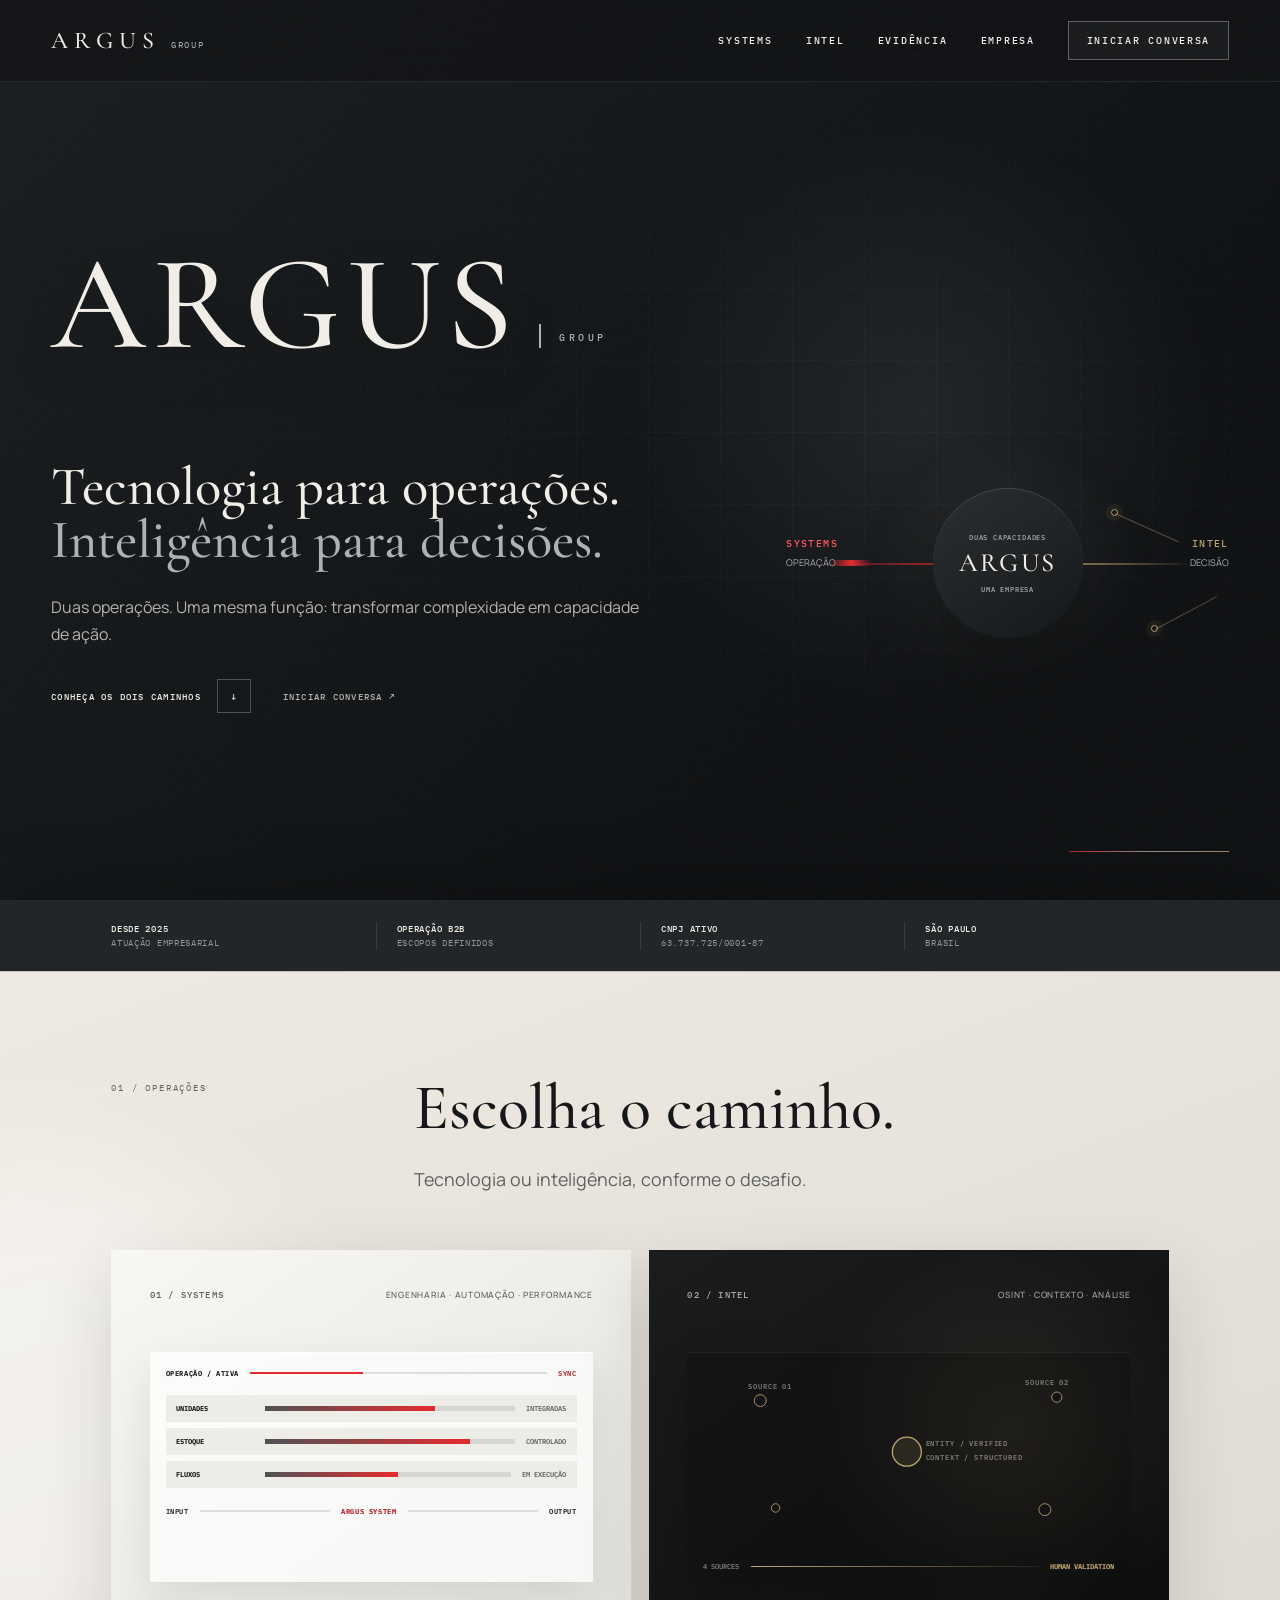
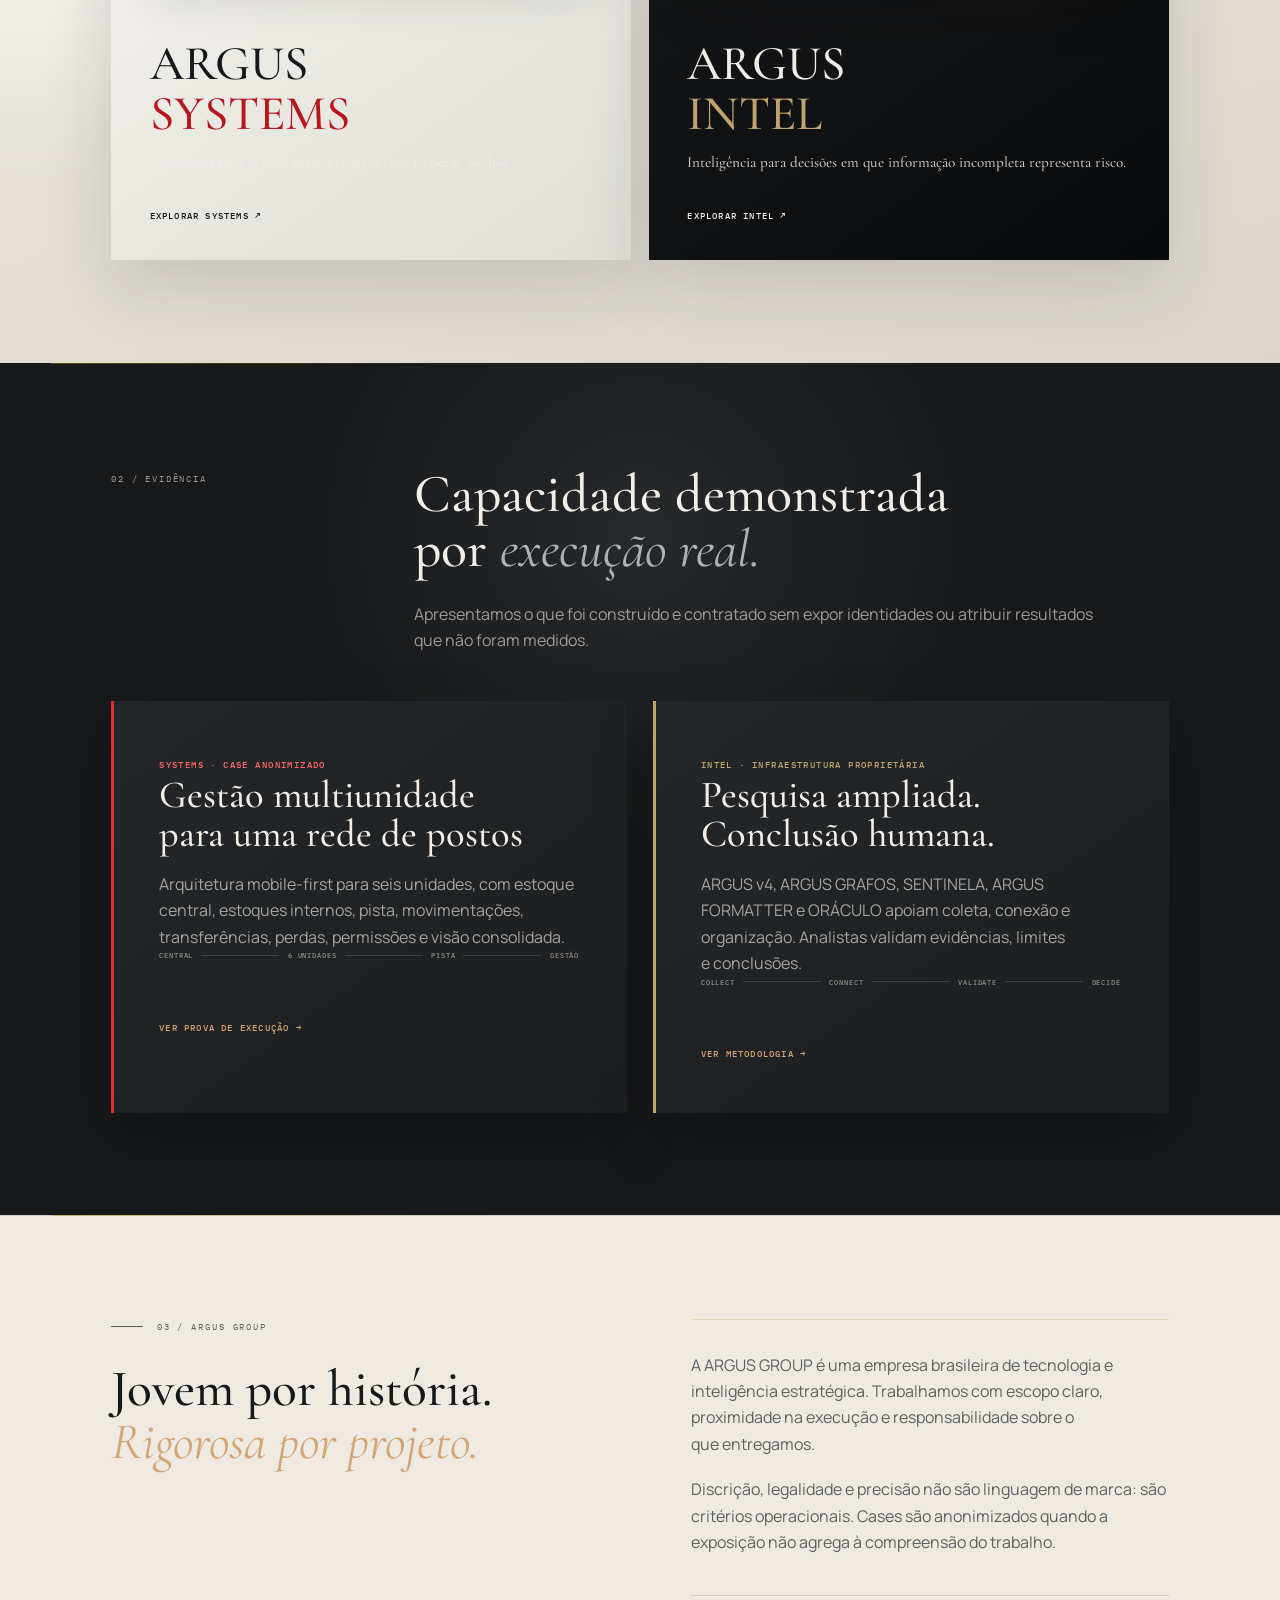
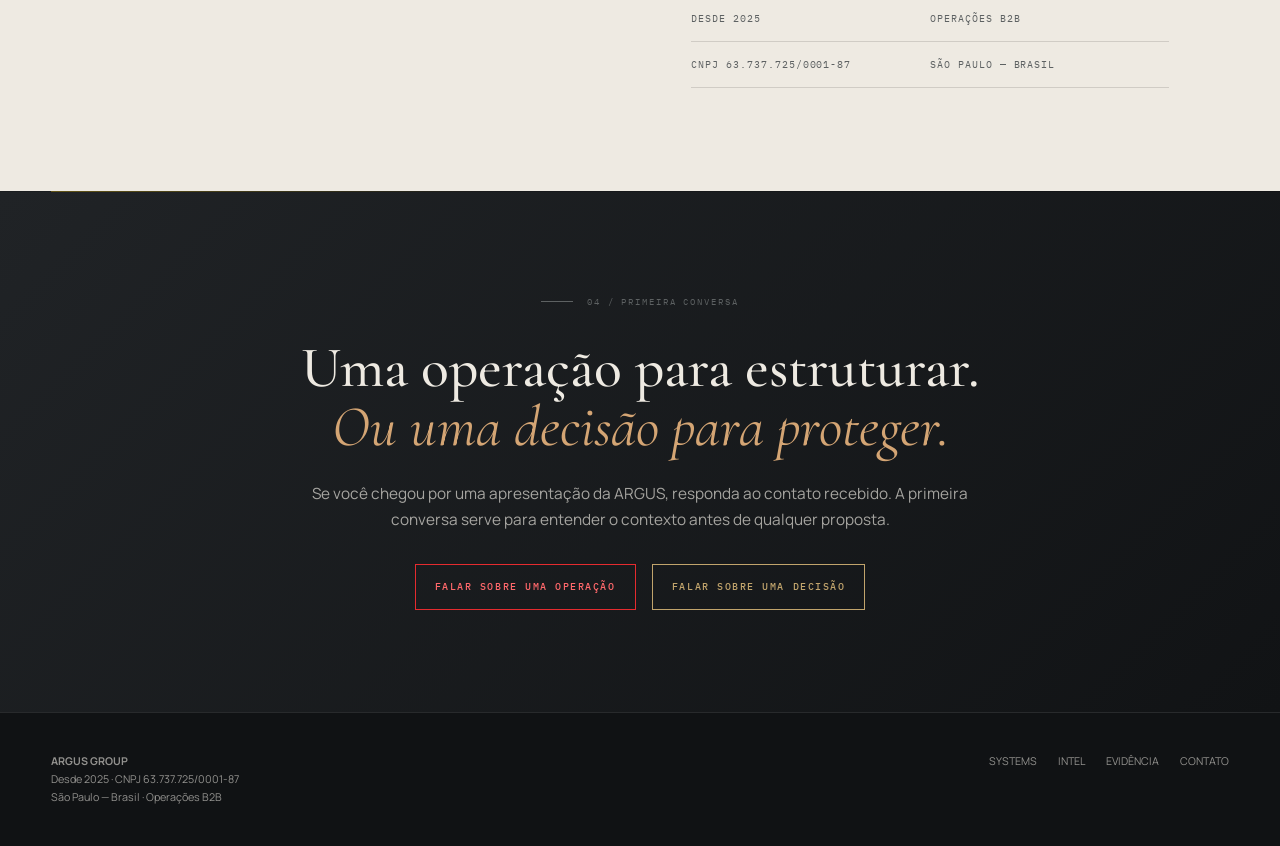
==== index.html @ a3653c1c "Elevate group homepage visual depth" ====
<!doctype html>
<html lang="pt-BR">
<head>
  <meta charset="utf-8"><meta name="viewport" content="width=device-width,initial-scale=1">
  <title>ARGUS GROUP — Tecnologia para operações. Inteligência para decisões.</title>
  <meta name="description" content="A ARGUS transforma complexidade em capacidade de ação: sistemas para operações e inteligência para decisões sensíveis.">
  <link rel="canonical" href="https://argusintel.com.br/"><meta property="og:title" content="ARGUS GROUP — Operações e decisões"><meta property="og:description" content="Tecnologia para operações. Inteligência para decisões."><meta property="og:url" content="https://argusintel.com.br/"><meta property="og:site_name" content="ARGUS GROUP"><meta property="og:locale" content="pt_BR"><meta property="og:type" content="website">
  <link rel="preconnect" href="https://fonts.googleapis.com"><link rel="preconnect" href="https://fonts.gstatic.com" crossorigin><link href="https://fonts.googleapis.com/css2?family=Cormorant+Garamond:ital,wght@0,500;0,600&family=IBM+Plex+Mono:wght@400;500&family=Manrope:wght@400;500;600;700&display=swap" rel="stylesheet"><link rel="stylesheet" href="/styles.css">
</head>
<body class="group-theme">
<a class="skip-link" href="#conteudo">Pular para o conteúdo</a>
<nav class="site-nav" aria-label="Navegação principal"><a class="brand" href="/" aria-current="page"><b>ARGUS</b><span class="mono">GROUP</span></a><button class="menu" aria-expanded="false" aria-controls="nav-links" aria-label="Abrir navegação">MENU</button><div class="nav-links" id="nav-links"><a href="/systems/">SYSTEMS</a><a href="/intel/">INTEL</a><a href="#evidencia">EVIDÊNCIA</a><a href="#institucional">EMPRESA</a><a class="brief" href="#contato">INICIAR CONVERSA</a></div></nav>
<main id="conteudo">
  <header class="hero group-hero"><div class="wrap hero-sequence">
    <div class="group-signature"><strong>ARGUS</strong><span>GROUP</span></div>
    <div class="group-hero-grid"><div class="group-hero-copy"><h1><span>Tecnologia para operações.</span><span>Inteligência para decisões.</span></h1><p class="lede">Duas operações. Uma mesma função: transformar complexidade em capacidade de ação.</p><div class="hero-links"><a class="hero-next" href="#operacoes">CONHEÇA OS DOIS CAMINHOS <span aria-hidden="true">↓</span></a><a href="#contato">INICIAR CONVERSA ↗</a></div></div>
    <div class="group-convergence" aria-hidden="true"><div class="convergence-label systems-label"><b>SYSTEMS</b><span>OPERAÇÃO</span></div><div class="convergence-label intel-label"><b>INTEL</b><span>DECISÃO</span></div><div class="convergence-core"><small>DUAS CAPACIDADES</small><strong>ARGUS</strong><span>UMA EMPRESA</span></div><i class="systems-path"></i><i class="intel-path"></i><span class="systems-pulse"></span><span class="intel-node node-one"></span><span class="intel-node node-two"></span></div></div>
  </div></header>
  <div class="trust-strip" aria-label="Informações institucionais"><div class="wrap"><span><b>Desde 2025</b> atuação empresarial</span><span><b>Operação B2B</b> escopos definidos</span><span><b>CNPJ ativo</b> 63.737.725/0001-87</span><span><b>São Paulo</b> Brasil</span></div></div>
  <section id="operacoes" class="dual-section" aria-labelledby="duas-capacidades"><div class="wrap reveal"><div class="section-grid"><div class="section-no">01 / OPERAÇÕES</div><div class="section-copy"><h2 id="duas-capacidades">Escolha o caminho.</h2><p class="lead">Tecnologia ou inteligência, conforme o desafio.</p></div></div><div class="division-grid stagger-group" data-division-grid>
    <a class="division-card systems-portal interactive-card" data-dual-trigger="systems" href="/systems/"><div class="portal-index">01 / SYSTEMS <span>ENGENHARIA · AUTOMAÇÃO · PERFORMANCE</span></div><div class="systems-motif" aria-hidden="true"><div class="ops-head"><b>OPERAÇÃO / ATIVA</b><i></i><span>SYNC</span></div><div class="ops-rows"><span><b>UNIDADES</b><i></i><em>INTEGRADAS</em></span><span><b>ESTOQUE</b><i></i><em>CONTROLADO</em></span><span><b>FLUXOS</b><i></i><em>EM EXECUÇÃO</em></span></div><div class="ops-foot"><span>INPUT</span><i></i><strong>ARGUS SYSTEM</strong><i></i><span>OUTPUT</span></div></div><h3>ARGUS <strong>SYSTEMS</strong></h3><p class="portal-thesis">Tecnologia para vender mais, perder menos e operar melhor.</p><span class="portal-more">Sistemas, automações e dados aplicados a gargalos reais.</span><span class="arrow-link">EXPLORAR SYSTEMS ↗</span></a>
    <a class="division-card intel-portal interactive-card" data-dual-trigger="intel" href="/intel/"><div class="portal-index">02 / INTEL <span>OSINT · CONTEXTO · ANÁLISE</span></div><div class="intel-motif" aria-hidden="true"><svg viewBox="0 0 520 220"><g class="intel-links"><path d="M86 52L258 112L434 48M258 112L420 180M258 112L104 178"/><path d="M86 52L104 178M434 48L420 180"/></g><g class="intel-nodes"><circle cx="86" cy="52" r="7"/><circle cx="434" cy="48" r="6"/><circle cx="104" cy="178" r="5"/><circle cx="420" cy="180" r="7"/><circle class="focus" cx="258" cy="112" r="17"/></g><g class="intel-labels"><text x="280" y="105">ENTITY / VERIFIED</text><text x="280" y="122">CONTEXT / STRUCTURED</text><text x="72" y="38">SOURCE 01</text><text x="397" y="34">SOURCE 02</text></g></svg><div class="intel-readout"><span>4 SOURCES</span><i></i><strong>HUMAN VALIDATION</strong></div></div><h3>ARGUS <strong>INTEL</strong></h3><p class="portal-thesis">Inteligência para decisões em que informação incompleta representa risco.</p><span class="portal-more">Pesquisa ampliada, evidência validada e conclusão humana.</span><span class="arrow-link">EXPLORAR INTEL ↗</span></a>
  </div></div></section>
  <section id="evidencia" class="section-alt"><div class="wrap reveal"><div class="section-grid"><div class="section-no">02 / EVIDÊNCIA</div><div class="section-copy"><h2>Capacidade demonstrada por <em>execução real.</em></h2><p>Apresentamos o que foi construído e contratado sem expor identidades ou atribuir resultados que não foram medidos.</p></div></div><div class="proof-grid stagger-group">
    <article class="proof-card"><span class="case-label">SYSTEMS · CASE ANONIMIZADO</span><h3>Gestão multiunidade para uma rede de postos</h3><p>Arquitetura mobile-first para seis unidades, com estoque central, estoques internos, pista, movimentações, transferências, perdas, permissões e visão consolidada.</p><div class="case-flow"><span>CENTRAL</span><i></i><span>6 UNIDADES</span><i></i><span>PISTA</span><i></i><span>GESTÃO</span></div><a class="arrow-link" href="/systems/#case">VER PROVA DE EXECUÇÃO →</a></article>
    <article class="proof-card"><span class="case-label">INTEL · INFRAESTRUTURA PROPRIETÁRIA</span><h3>Pesquisa ampliada. Conclusão humana.</h3><p>ARGUS v4, ARGUS GRAFOS, SENTINELA, ARGUS FORMATTER e ORÁCULO apoiam coleta, conexão e organização. Analistas validam evidências, limites e conclusões.</p><div class="case-flow"><span>COLLECT</span><i></i><span>CONNECT</span><i></i><span>VALIDATE</span><i></i><span>DECIDE</span></div><a class="arrow-link" href="/intel/#infraestrutura">VER METODOLOGIA →</a></article>
  </div></div></section>
  <section id="institucional"><div class="wrap discretion reveal"><div><div class="eyebrow">03 / ARGUS GROUP</div><h2>Jovem por história.<br><em>Rigorosa por projeto.</em></h2></div><div><p>A ARGUS GROUP é uma empresa brasileira de tecnologia e inteligência estratégica. Trabalhamos com escopo claro, proximidade na execução e responsabilidade sobre o que entregamos.</p><p>Discrição, legalidade e precisão não são linguagem de marca: são critérios operacionais. Cases são anonimizados quando a exposição não agrega à compreensão do trabalho.</p><div class="institutional-facts"><span>Desde 2025</span><span>Operações B2B</span><span>CNPJ 63.737.725/0001-87</span><span>São Paulo — Brasil</span></div></div></div></section>
  <section class="cta" id="contato"><div class="wrap reveal"><div class="eyebrow centered">04 / PRIMEIRA CONVERSA</div><h2>Uma operação para estruturar.<br><em>Ou uma decisão para proteger.</em></h2><p class="lede">Se você chegou por uma apresentação da ARGUS, responda ao contato recebido. A primeira conversa serve para entender o contexto antes de qualquer proposta.</p><div class="actions centered-actions"><a class="button systems-action" href="/systems/#contato">FALAR SOBRE UMA OPERAÇÃO</a><a class="button intel-action" href="/intel/#contato">FALAR SOBRE UMA DECISÃO</a></div></div></section>
</main>
<footer><div><b>ARGUS GROUP</b><br>Desde 2025 · CNPJ 63.737.725/0001-87<br>São Paulo — Brasil · Operações B2B</div><div class="footer-links"><a href="/systems/">SYSTEMS</a><a href="/intel/">INTEL</a><a href="#evidencia">EVIDÊNCIA</a><a href="#contato">CONTATO</a></div></footer><script src="/site.js"></script></body></html>
---- styles.css ----
:root {
  --black: #080808; --black-2: #050505; --panel: #0e0e0f;
  --ice: #f0ede8; --ice-2: rgba(240,237,232,.82); --muted: rgba(240,237,232,.58);
  --gold: #b8960c; --warm: #d4a574; --line: rgba(184,150,12,.2); --line-soft: rgba(184,150,12,.1);
  --gutter: clamp(1.25rem,4vw,3.25rem); --section: clamp(5rem,8vw,8rem);
}
* { box-sizing: border-box; margin: 0; padding: 0; }
html { scroll-behavior: smooth; }
body { background: var(--black); color: var(--ice); font-family: Manrope,sans-serif; font-size: 16px; line-height: 1.65; overflow-x: hidden; -webkit-font-smoothing: antialiased; }
body::before { content:""; position:fixed; inset:0; pointer-events:none; z-index:50; opacity:.38; background-image:url("data:image/svg+xml,%3Csvg viewBox='0 0 256 256' xmlns='http://www.w3.org/2000/svg'%3E%3Cfilter id='n'%3E%3CfeTurbulence type='fractalNoise' baseFrequency='.85' numOctaves='3'/%3E%3C/filter%3E%3Crect width='100%25' height='100%25' filter='url(%23n)' opacity='.035'/%3E%3C/svg%3E"); }
a { color: inherit; } button,input,textarea { font: inherit; }
h1,h2,h3,.serif { font-family:"Cormorant Garamond",serif; font-weight:500; line-height:1.03; text-wrap:balance; }
p { text-wrap: pretty; }.mono,.eyebrow,.section-no { font-family:"IBM Plex Mono",monospace; text-transform:uppercase; letter-spacing:.2em; }
.wrap { width:min(1160px,100%); margin-inline:auto; padding-inline:var(--gutter); }
.site-nav { position:fixed; z-index:40; inset:0 0 auto; display:flex; align-items:center; min-height:76px; padding:1rem var(--gutter); border-bottom:1px solid transparent; background:linear-gradient(#080808f5,#08080880); backdrop-filter:blur(12px); transition:.3s; animation:navIn .6s ease both; }
.site-nav.scrolled { min-height:64px; background:#080808f9; border-color:var(--line-soft); }
.brand { display:flex; align-items:baseline; gap:.65rem; text-decoration:none; white-space:nowrap; }
.brand b { font:500 1.35rem/1 "Cormorant Garamond",serif; letter-spacing:.26em; }.brand span { color:var(--gold); font-size:.55rem; }
.nav-links { display:flex; align-items:center; gap:clamp(1rem,2.6vw,2.25rem); margin-left:auto; }
.nav-links a { position:relative; text-decoration:none; font:500 .6rem "IBM Plex Mono",monospace; letter-spacing:.18em; transition:color .2s; }
.nav-links a:not(.brief)::after { content:""; position:absolute; left:0; right:100%; bottom:-.45rem; height:1px; background:var(--gold); transition:right .25s; }
.nav-links a:hover,.nav-links a.active { color:var(--warm); }.nav-links a:hover::after,.nav-links a.active::after { right:0; }
.brief { border:1px solid var(--line); padding:.72rem 1rem; }.brief:hover { border-color:var(--warm); }
.menu { display:none; margin-left:auto; color:var(--ice); background:none; border:1px solid var(--line); padding:.65rem .75rem; font:500 .6rem "IBM Plex Mono",monospace; letter-spacing:.16em; }
.hero { position:relative; display:flex; align-items:center; min-height:min(900px,100svh); padding:8.2rem 0 4rem; overflow:hidden; }
.hero::before { content:""; position:absolute; inset:0; background-image:linear-gradient(rgba(184,150,12,.035) 1px,transparent 1px),linear-gradient(90deg,rgba(184,150,12,.035) 1px,transparent 1px); background-size:80px 80px; mask-image:radial-gradient(ellipse at 48% 40%,#000 25%,transparent 78%); animation:gridIn 1.2s ease both; }
.hero::after { content:""; position:absolute; width:22px; height:22px; top:105px; left:var(--gutter); border-top:1px solid var(--warm); border-left:1px solid var(--warm); opacity:.45; }
.hero .wrap { position:relative; z-index:1; }.hero-sequence > * { opacity:0; transform:translateY(12px); animation:heroIn .65s ease forwards; }
.hero-sequence > :nth-child(1){animation-delay:.15s}.hero-sequence > :nth-child(2){animation-delay:.34s}.hero-sequence > :nth-child(3){animation-delay:.54s}.hero-sequence > :nth-child(4){animation-delay:.72s}.hero-sequence > :nth-child(5){animation-delay:.88s}
.eyebrow { display:flex; align-items:center; gap:.85rem; color:var(--gold); font-size:.59rem; margin-bottom:1.8rem; min-height:1em; }
.eyebrow::before { content:""; flex:0 0 32px; height:1px; background:var(--gold); }.type-cursor::after { content:""; display:inline-block; width:1px; height:.85rem; margin-left:4px; background:var(--warm); vertical-align:middle; animation:blink .8s step-end infinite; }
.wordmark { display:inline-grid; grid-template-columns:auto auto; align-items:end; gap:.85rem; margin-bottom:1.5rem; }
.wordmark strong { font:500 clamp(5rem,9.5vw,8rem)/.72 "Cormorant Garamond",serif; letter-spacing:.035em; }
.wordmark span { position:relative; top:-.25rem; padding:0 0 .55rem .8rem; border-left:1px solid var(--line); color:var(--gold); font:400 .65rem "IBM Plex Mono",monospace; letter-spacing:.36em; }
.hero h1 { max-width:850px; font-size:clamp(2.4rem,4vw,3.75rem); line-height:1.02; }.hero h1 em,h2 em { color:var(--warm); font-weight:400; }
.lede { max-width:720px; margin-top:1.5rem; color:var(--muted); font-size:clamp(.93rem,1.2vw,1.05rem); }
.actions { display:flex; align-items:center; gap:1rem; margin-top:2rem; }.button { display:inline-flex; align-items:center; justify-content:center; min-height:46px; padding:.8rem 1.2rem; border:1px solid var(--line); text-decoration:none; text-transform:uppercase; font:500 .6rem "IBM Plex Mono",monospace; letter-spacing:.16em; transition:.25s; }.button.primary { background:var(--ice); border-color:var(--ice); color:var(--black); }.button:hover { color:var(--warm); border-color:var(--warm); }.button.primary:hover { background:var(--warm); color:var(--black); }
.hero-meta { position:absolute; right:var(--gutter); bottom:2rem; display:flex; gap:1.5rem; color:rgba(240,237,232,.35); font:400 .5rem "IBM Plex Mono",monospace; letter-spacing:.18em; }
section { position:relative; padding:var(--section) 0; border-top:1px solid var(--line-soft); }.section-alt { background:linear-gradient(110deg,#0c0c0d,#080808 65%); }
.section-grid { display:grid; grid-template-columns:minmax(130px,.6fr) minmax(0,2fr); gap:clamp(2rem,6vw,6rem); }.section-no { color:var(--gold); font-size:.57rem; padding-top:.4rem; }
.section-copy h2 { max-width:850px; font-size:clamp(2.35rem,4.2vw,4rem); }.section-copy > p { max-width:680px; margin-top:1.5rem; color:var(--muted); }.section-copy .lead { color:var(--ice-2); font-size:clamp(1.05rem,1.6vw,1.3rem); }
.feature { display:grid; grid-template-columns:1.3fr .85fr; gap:clamp(3rem,8vw,7rem); align-items:start; }.feature h2 { font-size:clamp(2.5rem,4.5vw,4.25rem); max-width:720px; }.feature p { max-width:650px; margin-top:1.5rem; color:var(--muted); }.feature-aside { border-top:1px solid var(--line); }.signal { display:flex; justify-content:space-between; gap:1rem; padding:.9rem 0; border-bottom:1px solid var(--line-soft); color:var(--muted); font:400 .58rem "IBM Plex Mono",monospace; letter-spacing:.13em; text-transform:uppercase; }.signal::before { content:"+"; color:var(--gold); }.thesis { margin-top:2rem; padding-left:1.25rem; border-left:1px solid var(--gold); color:var(--ice)!important; font-family:"Cormorant Garamond",serif; font-size:1.45rem; }
.dual-flow { display:grid; grid-template-columns:1fr 1fr; margin-top:3rem; border:1px solid var(--line); }.flow { padding:clamp(1.5rem,4vw,3rem); }.flow+.flow { border-left:1px solid var(--line); }.flow h3 { margin-bottom:1.4rem; color:var(--warm); font:500 .68rem "IBM Plex Mono",monospace; letter-spacing:.2em; }.flow ol { list-style:none; }.flow li { display:flex; align-items:center; gap:1rem; padding:.65rem 0; border-bottom:1px solid var(--line-soft); color:var(--muted); font:400 .62rem "IBM Plex Mono",monospace; letter-spacing:.14em; }.flow li::before { content:counter(list-item,decimal-leading-zero); color:var(--gold); }
.tech-line { margin-top:2.5rem; padding:1.3rem 0; border-block:1px solid var(--line); color:var(--muted); font:400 .59rem "IBM Plex Mono",monospace; line-height:2.1; letter-spacing:.12em; text-transform:uppercase; }.tech-note { max-width:690px; margin-top:1.5rem; color:var(--muted); }
.editorial-rows { margin-top:3rem; border-top:1px solid var(--line); }.editorial-row { display:grid; grid-template-columns:80px .7fr 1.3fr; gap:2rem; padding:1.35rem 0; border-bottom:1px solid var(--line-soft); }.editorial-row .num { color:var(--gold); font:400 .6rem "IBM Plex Mono",monospace; }.editorial-row h3 { font-size:1.45rem; }.editorial-row p { color:var(--muted); }
.case-panel { border:1px solid var(--line); padding:clamp(1.75rem,4vw,3.5rem); }.case-panel h2 { max-width:700px; font-size:clamp(2.4rem,4vw,3.8rem); }.case-panel p { max-width:670px; margin:1.25rem 0 2rem; color:var(--muted); }.case-detail { display:grid; grid-template-columns:1fr 1fr; gap:3rem; border-top:1px solid var(--line); padding-top:2rem; }.case-detail h3 { font-size:1.5rem; }.case-detail ul { list-style:none; margin-top:1rem; color:var(--muted); }.case-detail li { padding:.35rem 0; }.case-detail li::before { content:"— "; color:var(--gold); }
.about-grid { display:grid; grid-template-columns:repeat(4,1fr); margin-top:3rem; border-top:1px solid var(--line); }.about-item { padding:1.5rem 1.5rem 1.5rem 0; border-bottom:1px solid var(--line-soft); }.about-item+.about-item { padding-left:1.5rem; border-left:1px solid var(--line-soft); }.about-item h3 { font-size:1.35rem; }.about-item p { margin-top:.6rem; color:var(--muted); font-size:.88rem; }
.cta { text-align:center; background:var(--panel); }.cta h2 { max-width:820px; margin:auto; font-size:clamp(2.5rem,4.5vw,4.2rem); }.cta .lede { margin-inline:auto; }
.contact-form { max-width:820px; margin:2.5rem auto 0; padding:clamp(1.5rem,4vw,3rem); border:1px solid var(--line); text-align:left; }.choices { display:grid; grid-template-columns:repeat(3,1fr); gap:.6rem; margin-bottom:2rem; }.choice input { position:absolute; opacity:0; }.choice label { display:block; height:100%; padding:1rem; border:1px solid var(--line-soft); cursor:pointer; transition:.2s; }.choice input:checked+label { border-color:var(--warm); background:rgba(184,150,12,.08); }.choice b { display:block; font:500 .62rem "IBM Plex Mono",monospace; letter-spacing:.14em; }.choice small { display:block; margin-top:.45rem; color:var(--muted); font-size:.75rem; }.fields { display:grid; grid-template-columns:1fr 1fr; gap:1rem; }.wide { grid-column:1/-1; }input,textarea { width:100%; padding:1rem 0; border:0; border-bottom:1px solid var(--line); outline:0; background:transparent; color:var(--ice); }input:focus,textarea:focus { border-color:var(--warm); }textarea { min-height:100px; resize:vertical; }.contact-form button { margin-top:1.25rem; }
footer { display:flex; justify-content:space-between; gap:2rem; padding:2.5rem var(--gutter); border-top:1px solid var(--line-soft); color:var(--muted); font-size:.67rem; }.footer-links { display:flex; flex-wrap:wrap; gap:1.3rem; }.footer-links a { text-decoration:none; }
.reveal { opacity:0; transform:translateY(18px); transition:opacity .7s ease,transform .7s ease; }.reveal.visible { opacity:1; transform:none; }
.hero-home { min-height:min(860px,92svh); }
.trust-strip { border-block:1px solid var(--line); background:#0b0b0c; }
.trust-strip .wrap { display:grid; grid-template-columns:repeat(4,1fr); padding-block:1.15rem; }
.trust-strip span { padding:0 1.25rem; border-left:1px solid var(--line-soft); color:var(--muted); font:400 .55rem/1.6 "IBM Plex Mono",monospace; letter-spacing:.08em; text-transform:uppercase; }
.trust-strip span:first-child { padding-left:0; border-left:0; }.trust-strip b { display:block; color:var(--ice-2); font-weight:500; }
.institutional-facts { display:grid; grid-template-columns:repeat(2,minmax(0,1fr)); max-width:740px; margin-top:2.5rem; border-top:1px solid var(--line); }
.institutional-facts span { padding:1rem 1rem 1rem 0; border-bottom:1px solid var(--line-soft); color:var(--ice-2); font:400 .6rem "IBM Plex Mono",monospace; letter-spacing:.1em; text-transform:uppercase; }
.division-grid,.proof-grid { display:grid; grid-template-columns:1fr 1fr; gap:1px; margin-top:3rem; border:1px solid var(--line); background:var(--line); }
.division-card,.proof-card { padding:clamp(1.6rem,4vw,3rem); background:var(--black); }.section-alt .division-card { background:#0a0a0b; }
.division-card h3,.proof-card h3 { font-size:clamp(2rem,3vw,2.8rem); }.division-card>p,.proof-card>p { margin-top:1rem; color:var(--muted); }
.compact-list { list-style:none; margin-top:1.4rem; color:var(--muted); }.compact-list li { padding:.45rem 0; border-bottom:1px solid var(--line-soft); }.compact-list li::before { content:"— "; color:var(--gold); }
.arrow-link { display:inline-block; margin-top:1.8rem; color:var(--warm); text-decoration:none; font:500 .58rem "IBM Plex Mono",monospace; letter-spacing:.13em; }.arrow-link:hover { color:var(--ice); }
.case-label { color:var(--gold); font:500 .55rem "IBM Plex Mono",monospace; letter-spacing:.16em; text-transform:uppercase; }
.proof-card strong { color:var(--ice); }.fineprint { color:rgba(240,237,232,.4)!important; font-size:.72rem; }
.tag-row,.toolchain { display:flex; flex-wrap:wrap; gap:.5rem; margin-top:1.6rem; }.tag-row span,.toolchain span { padding:.55rem .7rem; border:1px solid var(--line-soft); color:var(--muted); font:400 .52rem "IBM Plex Mono",monospace; letter-spacing:.09em; text-transform:uppercase; }
.metric-row { display:grid; grid-template-columns:repeat(3,1fr); gap:1px; margin-top:1.7rem; background:var(--line-soft); }.metric-row div { padding:1rem; background:#0b0b0c; }.metric-row strong,.metric-row span { display:block; }.metric-row strong { font:500 1.15rem "Cormorant Garamond",serif; color:var(--warm); }.metric-row span { margin-top:.25rem; color:var(--muted); font-size:.68rem; }
.metric-row.featured { margin-top:2.5rem; border:1px solid var(--line); }.metric-row.featured div { padding:clamp(1.3rem,3vw,2rem); }.metric-row.featured strong { font-size:1.65rem; }
.principle-box { padding:clamp(1.5rem,3vw,2.5rem); border:1px solid var(--line); background:#0b0b0c; }.principle-box p { margin-top:1.2rem; color:var(--ice-2); font:400 1.5rem/1.3 "Cormorant Garamond",serif; }
.method-split { display:grid; grid-template-columns:1fr 1fr; margin-top:3rem; border:1px solid var(--line); }.method-split article { padding:clamp(1.5rem,3vw,2.5rem); }.method-split article+article { border-left:1px solid var(--line); }.method-split span { color:var(--gold); font:500 .56rem "IBM Plex Mono",monospace; letter-spacing:.18em; }.method-split h3 { margin-top:1rem; font-size:1.65rem; line-height:1.25; }.method-split p { margin-top:1rem; color:var(--muted); }
.discretion { display:grid; grid-template-columns:1fr 1fr; gap:clamp(2rem,8vw,7rem); align-items:start; }.discretion h2 { font-size:clamp(2.4rem,4vw,3.8rem); }.discretion>div:last-child { padding-top:2rem; border-top:1px solid var(--line); }.discretion p { color:var(--muted); }.discretion p+p { margin-top:1.2rem; }
.centered { justify-content:center; }.centered-actions { justify-content:center; }
.service-ledger { display:grid; grid-template-columns:1fr 1fr; margin-top:3rem; border-top:1px solid var(--line); }.service-ledger article { display:grid; grid-template-columns:42px 1fr; gap:1rem; padding:1.6rem 1.5rem 1.6rem 0; border-bottom:1px solid var(--line-soft); }.service-ledger article:nth-child(even) { padding-left:1.5rem; border-left:1px solid var(--line-soft); }.service-ledger article>span { color:var(--gold); font:400 .55rem "IBM Plex Mono",monospace; }.service-ledger h3 { font-size:1.6rem; }.service-ledger p { margin-top:.5rem; color:var(--muted); font-size:.86rem; }
.case-heading { display:grid; grid-template-columns:1fr 1fr; gap:clamp(2rem,7vw,6rem); align-items:end; }.case-heading h2 { font-size:clamp(2.8rem,5vw,4.8rem); }.case-heading>p { color:var(--ice-2); }
.case-scope { display:grid; grid-template-columns:1fr 1fr; gap:3rem; margin-top:2.5rem; padding-top:2rem; border-top:1px solid var(--line); }.case-scope ul { margin-top:1rem; list-style:none; color:var(--muted); }.case-scope li { padding:.45rem 0; border-bottom:1px solid var(--line-soft); }
.process-line { display:grid; grid-template-columns:repeat(5,1fr); margin-top:3rem; border-block:1px solid var(--line); }.process-line article { padding:1.5rem 1.2rem 1.5rem 0; }.process-line article+article { padding-left:1.2rem; border-left:1px solid var(--line-soft); }.process-line b { color:var(--gold); font:400 .55rem "IBM Plex Mono",monospace; }.process-line h3 { margin-top:.8rem; font-size:1.45rem; }.process-line p { margin-top:.45rem; color:var(--muted); font-size:.75rem; }
.proof-band { display:grid; grid-template-columns:1.3fr .7fr; gap:clamp(3rem,8vw,7rem); align-items:end; }.proof-band h2 { margin-top:1rem; font-size:clamp(2.4rem,4vw,3.8rem); }.proof-band strong { display:block; color:var(--warm); font:500 clamp(2.3rem,4vw,4rem) "Cormorant Garamond",serif; }.proof-band p { color:var(--ice-2); }.proof-band small { display:block; margin-top:1rem; color:rgba(240,237,232,.4); }
.contact-placeholder { display:inline-flex; margin-top:2rem; padding:1rem 1.3rem; border:1px solid var(--line); color:var(--muted); font:500 .58rem "IBM Plex Mono",monospace; letter-spacing:.12em; text-transform:uppercase; }
/* Motion system: every animation visualizes analysis, convergence or reading order. */
section::after { content:""; position:absolute; left:var(--gutter); right:var(--gutter); top:-1px; height:1px; background:linear-gradient(90deg,var(--gold),transparent 38%); transform:scaleX(0); transform-origin:left; opacity:.45; transition:transform 1.2s cubic-bezier(.2,.7,.2,1); }
section:has(.visible)::after { transform:scaleX(1); }
.hero-visual { --mx:0px; --my:0px; position:absolute; z-index:0; inset:5rem max(-8rem,-8vw) 0 38%; pointer-events:none; opacity:0; transform:translate3d(var(--mx),var(--my),0); animation:visualIn 1.6s .35s ease forwards; transition:opacity .5s; }
.signal-map { width:100%; height:100%; overflow:visible; filter:drop-shadow(0 0 14px rgba(184,150,12,.05)); }
.signal-map path,.signal-map circle { vector-effect:non-scaling-stroke; fill:none; stroke:var(--gold); }
.map-grid { opacity:.07; }.map-grid path { stroke-width:.6; }.map-links { opacity:.26; }.map-links path { stroke-width:1; stroke-dasharray:1100; stroke-dashoffset:1100; animation:drawMap 3.2s .75s cubic-bezier(.4,0,.2,1) forwards; }
.map-links .link-focus { stroke:var(--warm); stroke-width:1.5; animation-delay:2.1s; }.map-nodes circle { fill:#080808; stroke-width:1.2; opacity:0; transform-box:fill-box; transform-origin:center; animation:nodeIn .5s forwards; }.map-nodes circle:nth-child(1){animation-delay:.8s}.map-nodes circle:nth-child(2){animation-delay:1.15s}.map-nodes circle:nth-child(3){animation-delay:1.5s}.map-nodes circle:nth-child(4){animation-delay:1.9s}.map-nodes circle:nth-child(5){animation-delay:2.2s}.map-nodes circle:nth-child(6){animation-delay:2.45s}.map-nodes circle:nth-child(7){animation-delay:2.7s}.map-nodes .node-focus { fill:none; opacity:0; stroke:var(--warm); animation:focusPulse 4s 2.5s ease-in-out infinite; }
.map-labels { fill:var(--muted); font:500 8px "IBM Plex Mono",monospace; letter-spacing:1.2px; opacity:0; animation:labelIn .8s 2.6s forwards; }.scan-marker { transform-origin:510px 145px; animation:scanRotate 18s linear infinite; opacity:.22; }.scan-marker path,.scan-marker circle { stroke:var(--warm); stroke-width:.7; }
.visual-sequence { position:absolute; right:8%; bottom:9%; display:flex; align-items:center; gap:.6rem; color:rgba(240,237,232,.35); font:500 .48rem "IBM Plex Mono",monospace; letter-spacing:.16em; }.visual-sequence i { width:24px; height:1px; background:var(--gold); transform:scaleX(0); transform-origin:left; animation:sequenceLine .7s forwards; }.visual-sequence i:nth-of-type(1){animation-delay:1.4s}.visual-sequence i:nth-of-type(2){animation-delay:2s}.visual-sequence i:nth-of-type(3){animation-delay:2.6s}
.hero-intelligence .wrap,.hero-systems .wrap { position:relative; z-index:2; }.hero-intelligence .lede,.hero-systems .lede { max-width:650px; }
.trust-strip { opacity:0; animation:trustIn .7s 1.05s forwards; }
.motion-signature { margin:.25rem 0 1.25rem!important; color:var(--warm)!important; font:400 1.25rem "Cormorant Garamond",serif; }
.division-card,.proof-card { position:relative; overflow:hidden; transition:transform .35s ease,border-color .35s,background .35s; }.division-card:hover,.proof-card:hover { transform:translateY(-3px); background:#0d0d0e; }.division-card::after,.proof-card::after { content:""; position:absolute; inset:0; border:1px solid transparent; transition:border-color .35s; pointer-events:none; }.division-card:hover::after,.proof-card:hover::after { border-color:rgba(212,165,116,.32); }
.card-visual { position:absolute; right:1rem; top:1rem; width:120px; height:70px; opacity:.24; }.intel-mini span { position:absolute; width:6px; height:6px; border:1px solid var(--gold); border-radius:50%; }.intel-mini span:nth-child(1){left:5px;top:35px}.intel-mini span:nth-child(2){left:55px;top:8px}.intel-mini span:nth-child(3){right:8px;bottom:8px}.intel-mini i { position:absolute; height:1px; width:58px; background:var(--gold); transform-origin:left; }.intel-mini i:nth-of-type(1){left:10px;top:36px;transform:rotate(-29deg)}.intel-mini i:nth-of-type(2){left:60px;top:14px;transform:rotate(35deg)}
.systems-mini div { display:flex; justify-content:space-between; }.systems-mini span,.systems-mini strong { padding:.25rem; border:1px solid var(--line); font:500 .42rem "IBM Plex Mono",monospace; }.systems-mini i { display:block; width:1px; height:18px; margin:auto; background:var(--gold); }.systems-mini strong { display:block; width:max-content; margin:auto; color:var(--warm); }
.case-flow { display:flex; align-items:center; gap:.5rem; margin-bottom:2rem; color:var(--muted); font:500 .46rem "IBM Plex Mono",monospace; letter-spacing:.12em; }.case-flow i { flex:1; height:1px; background:var(--line); transform:scaleX(0); transform-origin:left; }.visible .case-flow i { animation:sequenceLine .65s forwards; }.visible .case-flow i:nth-of-type(2){animation-delay:.25s}.visible .case-flow i:nth-of-type(3){animation-delay:.5s}
.convergence-mini { display:grid; grid-template-columns:repeat(6,1fr); gap:.3rem; align-items:center; margin-bottom:2rem; text-align:center; }.convergence-mini span { padding:.35rem 0; border:1px solid var(--line); color:var(--muted); font:500 .45rem "IBM Plex Mono",monospace; }.convergence-mini i { grid-column:1/-1; width:1px; height:15px; margin:auto; background:var(--gold); }.convergence-mini strong { grid-column:1/-1; color:var(--warm); font:500 .48rem "IBM Plex Mono",monospace; letter-spacing:.16em; }
.stagger-group>* { opacity:0; transform:translateY(14px); }.visible .stagger-group>* { animation:staggerIn .7s forwards; }.visible .stagger-group>*:nth-child(2){animation-delay:.12s}.visible .stagger-group>*:nth-child(3){animation-delay:.24s}.visible .stagger-group>*:nth-child(4){animation-delay:.36s}.visible .stagger-group>*:nth-child(5){animation-delay:.48s}
.tool-experience { margin-top:2rem; border:1px solid var(--line); }.tool-tabs { display:grid; grid-template-columns:repeat(5,1fr); border-bottom:1px solid var(--line); }.tool-tabs button { min-height:52px; padding:.6rem; border:0; border-right:1px solid var(--line-soft); background:transparent; color:var(--muted); font:500 .5rem "IBM Plex Mono",monospace; letter-spacing:.08em; cursor:pointer; transition:.25s; }.tool-tabs button:last-child{border-right:0}.tool-tabs button:hover,.tool-tabs button[aria-selected="true"] { color:var(--ice); background:rgba(184,150,12,.08); box-shadow:inset 0 -1px var(--warm); }
.tool-display { position:relative; min-height:235px; padding:1.5rem; overflow:hidden; background:radial-gradient(circle at 70% 45%,rgba(184,150,12,.09),transparent 38%); }.demo-label { color:rgba(240,237,232,.3); font:500 .46rem "IBM Plex Mono",monospace; letter-spacing:.15em; }.demo-graph { position:absolute; inset:25px 30px 55px 43%; }.demo-graph i { position:absolute; width:8px; height:8px; border:1px solid var(--gold); border-radius:50%; transition:transform .5s; }.demo-graph i:nth-child(1){left:5%;top:45%}.demo-graph i:nth-child(2){left:35%;top:12%}.demo-graph i:nth-child(3){left:58%;top:55%}.demo-graph i:nth-child(4){right:5%;top:20%}.demo-graph i:nth-child(5){right:12%;bottom:5%}.demo-graph b { position:absolute; height:1px; background:var(--gold); opacity:.35; transform-origin:left; }.demo-graph b:nth-of-type(1){left:8%;top:47%;width:42%;transform:rotate(-30deg)}.demo-graph b:nth-of-type(2){left:38%;top:17%;width:38%;transform:rotate(32deg)}.demo-graph b:nth-of-type(3){left:60%;top:58%;width:33%;transform:rotate(-42deg)}
.tool-display[data-active-tool="graphs"] .demo-graph i { transform:scale(1.45); }.tool-display[data-active-tool="watch"] .demo-graph { animation:softPulse 2.5s infinite; }.tool-display[data-active-tool="format"] .demo-graph { transform:scaleY(.7); }.tool-display[data-active-tool="oracle"] .demo-graph { transform:rotate(8deg); }.tool-copy { position:absolute; left:1.5rem; bottom:1.5rem; max-width:40%; }.tool-copy strong,.tool-copy span { display:block; }.tool-copy strong { color:var(--warm); font:500 1.4rem "Cormorant Garamond",serif; }.tool-copy span { margin-top:.25rem; color:var(--muted); font-size:.7rem; }
.systems-visual { inset:6rem 3% 2rem 50%; display:flex; flex-direction:column; justify-content:center; align-items:center; gap:1.2rem; }.system-units { display:grid; grid-template-columns:repeat(3,1fr); gap:.6rem; width:75%; }.system-units span,.system-output span { padding:.65rem; border:1px solid var(--line); color:var(--muted); text-align:center; font:500 .46rem "IBM Plex Mono",monospace; letter-spacing:.1em; opacity:0; animation:nodeIn .5s forwards; }.system-units span:nth-child(2){animation-delay:.15s}.system-units span:nth-child(3){animation-delay:.3s}.system-units span:nth-child(4){animation-delay:.45s}.system-units span:nth-child(5){animation-delay:.6s}.system-units span:nth-child(6){animation-delay:.75s}.system-bus { display:flex; align-items:center; width:82%; gap:1rem; }.system-bus i { flex:1; height:1px; background:var(--gold); transform:scaleX(0); animation:sequenceLine 1s .8s forwards; }.system-bus strong { color:var(--warm); font:500 .58rem "IBM Plex Mono",monospace; letter-spacing:.16em; }.system-output { display:flex; gap:.6rem; }.system-output span { animation-delay:1.4s; }
.unit-convergence { position:relative; min-height:310px; margin-top:2.5rem; border:1px solid var(--line); background:radial-gradient(circle at center,rgba(184,150,12,.09),transparent 34%); overflow:hidden; }.unit-convergence::before,.unit-convergence::after { content:""; position:absolute; inset:50% 10% auto; height:1px; background:linear-gradient(90deg,transparent,var(--gold),transparent); opacity:.25; }.unit-convergence::after { transform:rotate(90deg); }.unit-orbit span { position:absolute; padding:.5rem; border:1px solid var(--line); color:var(--muted); font:500 .48rem "IBM Plex Mono",monospace; }.unit-orbit span:nth-child(1){left:8%;top:18%}.unit-orbit span:nth-child(2){left:8%;top:46%}.unit-orbit span:nth-child(3){left:8%;bottom:16%}.unit-orbit span:nth-child(4){right:8%;top:18%}.unit-orbit span:nth-child(5){right:8%;top:46%}.unit-orbit span:nth-child(6){right:8%;bottom:16%}.central-operation { position:absolute; left:50%; top:46%; transform:translate(-50%,-50%); padding:1.2rem 2rem; border:1px solid var(--gold); background:#090909; text-align:center; }.central-operation small,.central-operation strong { display:block; }.central-operation small { color:var(--gold); font:500 .43rem "IBM Plex Mono",monospace; }.central-operation strong { margin-top:.45rem; font:500 1rem "Cormorant Garamond",serif; }.operation-stream { position:absolute; left:15%; right:15%; bottom:1rem; display:flex; justify-content:center; flex-wrap:wrap; gap:.4rem; }.operation-stream span { color:var(--muted); font:500 .42rem "IBM Plex Mono",monospace; letter-spacing:.08em; }
.button { position:relative; overflow:hidden; }.button::before { content:""; position:absolute; inset:0; background:linear-gradient(110deg,transparent 35%,rgba(255,255,255,.18),transparent 65%); transform:translateX(-120%); transition:transform .55s; }.button:hover::before { transform:translateX(120%); }.arrow-link { background-image:linear-gradient(var(--warm),var(--warm)); background-position:0 100%; background-repeat:no-repeat; background-size:0 1px; transition:color .25s,background-size .3s; }.arrow-link:hover { background-size:calc(100% - 1.2rem) 1px; transform:translateX(2px); }
@keyframes visualIn { from{opacity:0;transform:translate3d(var(--mx),calc(var(--my) + 12px),0)}to{opacity:.72;transform:translate3d(var(--mx),var(--my),0)} } @keyframes drawMap { to{stroke-dashoffset:0} } @keyframes nodeIn { from{opacity:0;transform:scale(.4)}to{opacity:1;transform:scale(1)} } @keyframes focusPulse { 0%,100%{opacity:.18;transform:scale(.85)}50%{opacity:.55;transform:scale(1.15)} } @keyframes scanRotate { to{transform:rotate(360deg)} } @keyframes labelIn { to{opacity:.55} } @keyframes sequenceLine { to{transform:scaleX(1)} } @keyframes trustIn { to{opacity:1} } @keyframes staggerIn { to{opacity:1;transform:none} } @keyframes softPulse { 50%{opacity:.55} } @keyframes visualOut { to{opacity:0} }
@keyframes heroIn { to { opacity:1; transform:none; } } @keyframes gridIn { from{opacity:0}to{opacity:1} } @keyframes navIn { from{opacity:0;transform:translateY(-8px)}to{opacity:1;transform:none} } @keyframes blink { 50%{opacity:0} }
@media (max-width:800px) {
  .site-nav { min-height:66px; }.menu { display:block; }.nav-links { display:none; position:absolute; top:100%; left:0; right:0; padding:1.5rem var(--gutter); background:#080808fb; border-bottom:1px solid var(--line); flex-direction:column; align-items:flex-start; }.nav-links.open { display:flex; }
  .hero { min-height:auto; padding:7.5rem 0 4rem; }.hero-meta { position:static; margin:2.5rem var(--gutter) 0; }.section-grid,.feature,.case-detail { grid-template-columns:1fr; }.section-grid { gap:1.5rem; }.feature { gap:3rem; }.about-grid { grid-template-columns:1fr 1fr; }.about-item:nth-child(3) { padding-left:0; border-left:0; }.editorial-row { grid-template-columns:50px 1fr; gap:1rem; }.editorial-row p { grid-column:2; }.choices { grid-template-columns:1fr; }
  .trust-strip .wrap { grid-template-columns:1fr 1fr; }.trust-strip span:nth-child(3) { border-left:0; }.trust-strip span { padding:.8rem; }.division-grid,.proof-grid,.discretion,.case-heading,.proof-band { grid-template-columns:1fr; }.process-line { grid-template-columns:1fr 1fr; }.process-line article:nth-child(3),.process-line article:nth-child(5) { border-left:0; }.process-line article { border-bottom:1px solid var(--line-soft); }
  .hero-visual { inset:5rem -35% 15% 20%; opacity:.38!important; }.signal-map .map-labels { display:none; }.visual-sequence { left:var(--gutter); right:auto; bottom:1rem; }.systems-visual { inset:5rem -18% 3rem 28%; opacity:.3!important; }.system-units { width:82%; }.tool-tabs { grid-template-columns:1fr 1fr; }.tool-tabs button { border-bottom:1px solid var(--line-soft); }.unit-convergence { min-height:280px; }
}
@media (max-width:480px) {
  .hero { padding-top:7rem; }.wordmark { gap:.55rem; }.wordmark strong { font-size:clamp(4rem,22vw,5.4rem); }.wordmark span { font-size:.5rem; letter-spacing:.25em; padding-left:.55rem; }.hero h1 { font-size:clamp(2rem,10vw,2.55rem); }.eyebrow { letter-spacing:.13em; font-size:.52rem; }.actions { align-items:stretch; flex-direction:column; }.dual-flow,.about-grid,.fields { grid-template-columns:1fr; }.flow+.flow { border-left:0; border-top:1px solid var(--line); }.about-item+.about-item { border-left:0; padding-left:0; }.hero-meta { display:none; }footer { flex-direction:column; }.section-copy h2,.feature h2 { font-size:clamp(2.1rem,11vw,2.8rem); }
  .trust-strip .wrap,.institutional-facts,.service-ledger,.method-split,.metric-row,.case-scope,.process-line { grid-template-columns:1fr; }.trust-strip span { padding:.75rem 0; border-left:0; border-bottom:1px solid var(--line-soft); }.service-ledger article:nth-child(even) { padding-left:0; border-left:0; }.method-split article+article { border-left:0; border-top:1px solid var(--line); }.metric-row div { padding:1rem 0; }.case-scope { gap:2rem; }.process-line article+article { padding-left:0; border-left:0; }
  .hero-visual { inset:6rem -75% 18% 5%; }.visual-sequence { gap:.35rem; }.visual-sequence i { width:10px; }.visual-sequence span { font-size:.4rem; }.card-visual { opacity:.16; }.case-flow { flex-wrap:wrap; }.case-flow i { min-width:12px; }.tool-tabs { grid-template-columns:1fr; }.tool-tabs button { min-height:44px; text-align:left; padding-inline:1rem; }.tool-display { min-height:215px; }.demo-graph { left:25%; opacity:.6; }.tool-copy { max-width:75%; }.unit-convergence { min-height:350px; }.unit-orbit span:nth-child(1),.unit-orbit span:nth-child(2),.unit-orbit span:nth-child(3){left:4%}.unit-orbit span:nth-child(4),.unit-orbit span:nth-child(5),.unit-orbit span:nth-child(6){right:4%}.central-operation { padding:1rem; }.operation-stream { left:5%;right:5%; }
}
@media (prefers-reduced-motion:reduce) { html{scroll-behavior:auto}.hero::before,.site-nav,.hero-sequence>*,.type-cursor::after,.hero-visual,.map-links path,.map-nodes circle,.scan-marker,.map-labels,.visual-sequence i,.trust-strip,.stagger-group>*,.system-units span,.system-bus i,.system-output span{animation:none!important}.hero-sequence>*,.hero-visual,.map-nodes circle,.map-labels,.trust-strip,.stagger-group>*{opacity:1;transform:none}.map-links path{stroke-dashoffset:0}.visual-sequence i,.system-bus i{transform:scaleX(1)}.scan-marker{display:none}.reveal{opacity:1;transform:none;transition:none} }

/* 2026 brand system — shared precision, intentionally distinct operating modes. */
:root { --red:#e52b2f; --red-dark:#b6171d; --paper:#f4f2ed; --graphite:#161719; --ease-out:cubic-bezier(.16,1,.3,1); --ease-precision:cubic-bezier(.22,.8,.22,1); --motion-fast:180ms; --motion-standard:420ms; --motion-deliberate:760ms; --motion-cinematic:1400ms; --radius:2px; }
.skip-link { position:fixed; z-index:100; top:.5rem; left:.5rem; padding:.7rem 1rem; background:var(--ice); color:var(--black); transform:translateY(-150%); transition:transform .2s; }
.skip-link:focus { transform:none; }
.button:focus-visible,a:focus-visible,button:focus-visible { outline:2px solid var(--warm); outline-offset:4px; }
.division-card { color:inherit; text-decoration:none; }
.portal-index,.vertical-kicker { margin-bottom:1.2rem; color:var(--gold); font:500 .55rem "IBM Plex Mono",monospace; letter-spacing:.17em; }
.portal-thesis { color:var(--ice)!important; font:500 1.25rem/1.35 "Cormorant Garamond",serif; }
.portal-signal { display:flex; align-items:center; gap:.65rem; margin:1.7rem 0 2.2rem; color:var(--muted); font:500 .48rem "IBM Plex Mono",monospace; letter-spacing:.12em; }
.portal-signal i { flex:1; height:1px; background:var(--line); transition:transform .6s var(--ease-out); transform-origin:left; }
.portal-signal strong { padding:.45rem .65rem; border:1px solid var(--line); color:var(--warm); font:500 .5rem "IBM Plex Mono",monospace; }
.division-card:hover .portal-signal i { transform:scaleX(.65); }
.group-hero { min-height:min(880px,100svh); }
.group-orbit { position:absolute; inset:14% 4% 5% 48%; opacity:.5; pointer-events:none; }
.group-orbit::before,.group-orbit::after { content:""; position:absolute; inset:8%; border:1px solid var(--line); border-radius:50%; }
.group-orbit::after { inset:25%; border-style:dashed; animation:scanRotate 30s linear infinite; }
.group-orbit span { position:absolute; z-index:2; padding:.65rem; border:1px solid var(--line); background:var(--black); font:500 .5rem "IBM Plex Mono",monospace; letter-spacing:.14em; }
.orbit-core { left:50%; top:50%; transform:translate(-50%,-50%); color:var(--warm); }.orbit-system { left:2%; top:56%; }.orbit-intel { right:2%; top:30%; }
.systems-action { border-color:rgba(229,43,47,.55); }.systems-action:hover { background:var(--red); border-color:var(--red); color:white; }.intel-action:hover { background:var(--warm); border-color:var(--warm); color:var(--black); }
.contact-note { width:min(680px,100%); margin:2rem auto 0; padding:1rem 1.2rem; border:1px solid var(--line); color:var(--ice-2); font-size:.82rem; }

/* SYSTEMS: paper, engineering grid, active red. */
.systems-theme { --black:#f4f2ed; --black-2:#ece9e2; --panel:#ebe8e1; --ice:#161719; --ice-2:rgba(22,23,25,.82); --muted:rgba(22,23,25,.62); --gold:#e52b2f; --warm:#b6171d; --line:rgba(22,23,25,.2); --line-soft:rgba(22,23,25,.09); background:var(--paper); color:var(--graphite); }
.systems-theme body::before,.systems-theme::before { opacity:.12; }
.systems-theme .site-nav { background:linear-gradient(#f4f2edfa,#f4f2edcf); }.systems-theme .site-nav.scrolled { background:#f4f2edfa; }
.systems-theme .menu { color:var(--graphite); }.systems-theme .nav-links.open { background:#f4f2edfc; }
.systems-theme .brand span,.systems-theme .eyebrow,.systems-theme .section-no,.systems-theme .case-label { color:var(--red-dark); }
.systems-theme .hero::before { background-image:linear-gradient(rgba(22,23,25,.045) 1px,transparent 1px),linear-gradient(90deg,rgba(22,23,25,.045) 1px,transparent 1px); }
.systems-theme .wordmark span { color:var(--red); }.systems-theme .hero h1 em,.systems-theme h2 em { color:var(--red-dark); }
.systems-theme .button.primary { background:var(--red); border-color:var(--red); color:white; }.systems-theme .button.primary:hover { background:var(--graphite); border-color:var(--graphite); color:white; }
.systems-theme .trust-strip { background:#ebe8e1; }.systems-theme .section-alt { background:#ebe8e1; }
.systems-theme .division-card,.systems-theme .proof-card,.systems-theme .metric-row div { background:var(--paper); }
.systems-theme .principle-box { background:#ebe8e1; }.systems-theme .central-operation { background:var(--paper); }
.systems-theme section::after { background:linear-gradient(90deg,var(--red),transparent 38%); }
.systems-theme .system-units span,.systems-theme .system-output span { background:rgba(244,242,237,.72); }
.systems-theme .system-bus strong { color:var(--red-dark); }
.systems-theme .systems-visual { opacity:.55; }
.capability-grid { display:grid; grid-template-columns:repeat(4,1fr); margin-top:3rem; border-block:1px solid var(--line); }
.capability-grid article { position:relative; min-height:260px; padding:1.7rem; border-right:1px solid var(--line); transition:background .3s,transform .3s var(--ease-out); overflow:hidden; }
.capability-grid article:first-child { border-left:1px solid var(--line); }.capability-grid article:hover { background:rgba(229,43,47,.055); transform:translateY(-4px); }
.capability-grid article::after { content:attr(data-capability); position:absolute; right:-.25rem; bottom:-1rem; color:rgba(229,43,47,.055); font:700 2.5rem "Manrope",sans-serif; writing-mode:vertical-rl; }
.capability-grid article>span,.capability-grid small { color:var(--red-dark); font:500 .52rem "IBM Plex Mono",monospace; letter-spacing:.12em; }
.capability-grid h3 { margin-top:1.6rem; font-size:1.9rem; }.capability-grid p { margin:.8rem 0 1.5rem; color:var(--muted); font-size:.84rem; }
.erp-thesis { background:var(--graphite); color:var(--paper); }.erp-thesis .muted { color:rgba(244,242,237,.6); }.erp-thesis .thesis-layout p { color:rgba(244,242,237,.66); }
.thesis-layout { display:grid; grid-template-columns:1.1fr .9fr; gap:clamp(2.5rem,8vw,7rem); align-items:start; }.thesis-layout h2 { font-size:clamp(2.5rem,4.5vw,4.4rem); }.thesis-layout p+p { margin-top:1.2rem; }
.thesis-callout { padding-left:1rem; border-left:2px solid var(--red); color:white!important; font-weight:600; }
.operation-blueprint { margin-top:3rem; padding:clamp(1.5rem,4vw,3rem); border:1px solid var(--line); background-image:linear-gradient(rgba(22,23,25,.035) 1px,transparent 1px),linear-gradient(90deg,rgba(22,23,25,.035) 1px,transparent 1px); background-size:32px 32px; }
.operation-blueprint>i { display:block; width:1px; height:28px; margin:auto; background:var(--red); }.blueprint-level,.blueprint-units { display:flex; justify-content:center; gap:.6rem; flex-wrap:wrap; }
.blueprint-level span,.blueprint-units span,.blueprint-level strong { padding:.6rem .8rem; border:1px solid var(--line); background:var(--paper); font:500 .5rem "IBM Plex Mono",monospace; letter-spacing:.08em; }.blueprint-level.main strong { border-color:var(--red); color:var(--red-dark); }
.case-proof { display:grid; grid-template-columns:1fr 1fr; margin-top:2.5rem; border-top:1px solid var(--line); }.case-proof article { padding:2rem 2rem 2rem 0; }.case-proof article+article { padding-left:2rem; border-left:1px solid var(--line); }.case-proof h3 { margin-top:.8rem; font-size:1.8rem; }.case-proof p { margin-top:1rem; color:var(--muted); }.case-proof ul { margin-top:1rem; list-style:none; color:var(--muted); }.case-proof li { padding:.4rem 0; border-bottom:1px solid var(--line-soft); }
.performance-flow { display:flex; align-items:center; gap:.5rem; margin-top:1.2rem; color:var(--muted); font:500 .48rem "IBM Plex Mono",monospace; }.performance-flow i { flex:1; height:1px; background:var(--red); }
.engagement-grid { display:grid; grid-template-columns:repeat(3,1fr); margin-top:3rem; border:1px solid var(--line); }.engagement-grid article { min-height:210px; padding:2rem; }.engagement-grid article+article { border-left:1px solid var(--line); }.engagement-grid b { color:var(--red); font:500 .55rem "IBM Plex Mono",monospace; }.engagement-grid h3 { margin-top:2rem; font-size:2rem; }.engagement-grid p { margin-top:.7rem; color:var(--muted); }

/* INTEL: deeper space, champagne as evidence highlight rather than decoration. */
.intel-capabilities { display:grid; grid-template-columns:repeat(2,1fr); margin-top:3rem; border:1px solid var(--line); }
.intel-capabilities article { position:relative; min-height:210px; padding:2rem; }.intel-capabilities article:nth-child(even) { border-left:1px solid var(--line); }.intel-capabilities article:nth-child(n+3) { border-top:1px solid var(--line); }
.intel-capabilities article>span { color:var(--gold); font:500 .53rem "IBM Plex Mono",monospace; }.intel-capabilities h3 { margin-top:1.5rem; font-size:2rem; }.intel-capabilities p { margin-top:.7rem; color:var(--muted); max-width:490px; }
.market-list { margin-top:3rem; border-top:1px solid var(--line); }.market-list article,.market-list a { display:grid; grid-template-columns:50px 1fr 1.2fr auto; gap:1.5rem; align-items:center; padding:1.5rem 0; border-bottom:1px solid var(--line-soft); color:inherit; text-decoration:none; transition:padding .3s var(--ease-out),background .3s; }
.market-list a:hover { padding-inline:1rem; background:rgba(184,150,12,.05); }.market-list b,.market-list span { color:var(--gold); font:500 .52rem "IBM Plex Mono",monospace; }.market-list h3 { font-size:1.6rem; }.market-list p { color:var(--muted); font-size:.82rem; }
.method-intro { display:grid; grid-template-columns:1.2fr .8fr; gap:clamp(2rem,8vw,7rem); align-items:end; }.method-intro h2 { font-size:clamp(2.5rem,4.5vw,4.2rem); }.method-intro>p { color:var(--muted); }
.intel-pipeline { display:flex; align-items:stretch; margin-top:3rem; overflow-x:auto; padding-bottom:.75rem; scrollbar-width:thin; }.intel-pipeline article { flex:1 0 116px; min-height:145px; padding:1rem; border:1px solid var(--line); }.intel-pipeline>i { flex:0 0 22px; align-self:center; height:1px; background:var(--gold); }.intel-pipeline b,.intel-pipeline span,.intel-pipeline small { display:block; }.intel-pipeline b { color:var(--gold); font:500 .48rem "IBM Plex Mono",monospace; }.intel-pipeline span { margin-top:2rem; font:500 .6rem "IBM Plex Mono",monospace; letter-spacing:.1em; }.intel-pipeline small { margin-top:.5rem; color:var(--muted); font-size:.65rem; }.intel-pipeline .pipeline-output { border-color:var(--warm); background:rgba(184,150,12,.07); }

/* Vertical landing compositions. */
.vertical-hero { min-height:min(880px,100svh); }.vertical-hero .wrap { position:relative; z-index:2; }.vertical-hero h1 { max-width:880px; font-size:clamp(2.7rem,5vw,4.8rem); }.vertical-kicker { margin-bottom:1rem; }
.retail-dashboard { padding:1.3rem; border:1px solid var(--line); background:rgba(244,242,237,.88); box-shadow:0 24px 70px rgba(22,23,25,.1); transform:perspective(900px) rotateY(-7deg); }
.dash-top,.dash-flow { display:flex; align-items:center; gap:.7rem; font:500 .48rem "IBM Plex Mono",monospace; letter-spacing:.1em; }.dash-top i,.dash-flow i { flex:1; height:1px; background:var(--red); }.dash-top b { color:var(--red); }.dash-units { display:grid; grid-template-columns:repeat(2,1fr); gap:.7rem; margin:2rem 0; }.dash-units>span { padding:1rem; border:1px solid var(--line); font:600 .7rem "IBM Plex Mono",monospace; }.dash-units small { display:block; margin-top:.4rem; color:var(--muted); font-size:.45rem; }.dash-units span:nth-child(3) { border-color:var(--red); }.dash-flow strong { color:var(--red-dark); }
.gap-flow { display:grid; grid-template-columns:1fr auto 1fr auto 1fr; gap:1.3rem; align-items:center; margin-top:3rem; }.gap-flow>div { min-height:230px; padding:1.5rem; border:1px solid var(--line); }.gap-flow>div>span,.gap-flow b { display:block; }.gap-flow>div>span { margin-bottom:1.5rem; color:var(--red-dark); font:500 .52rem "IBM Plex Mono",monospace; letter-spacing:.12em; }.gap-flow b { padding:.5rem 0; border-bottom:1px solid var(--line-soft); font-size:.8rem; }.gap-flow>i { color:var(--red); font-style:normal; }.gap-flow .gap-core { display:grid; place-content:center; text-align:center; border-color:var(--red); }.gap-core strong { font:600 1rem "IBM Plex Mono",monospace; }
.family-graph { position:relative; opacity:.55; }.family-graph span { position:absolute; padding:.6rem; border:1px solid var(--line); font:500 .48rem "IBM Plex Mono",monospace; letter-spacing:.1em; }.family-graph span:nth-child(1){left:40%;top:42%;border-color:var(--warm)}.family-graph span:nth-child(2){left:8%;top:20%}.family-graph span:nth-child(3){right:5%;top:15%}.family-graph span:nth-child(4){left:10%;bottom:14%}.family-graph span:nth-child(5){right:8%;bottom:20%}.family-graph i { position:absolute; left:45%; top:45%; width:35%; height:1px; background:var(--gold); transform-origin:left; opacity:.5; }.family-graph i:nth-of-type(1){transform:rotate(-145deg)}.family-graph i:nth-of-type(2){transform:rotate(-45deg)}.family-graph i:nth-of-type(3){transform:rotate(145deg)}.family-graph i:nth-of-type(4){transform:rotate(35deg)}

@media (max-width:900px) {
  .capability-grid { grid-template-columns:1fr 1fr; }.capability-grid article:nth-child(3) { border-left:1px solid var(--line); border-top:1px solid var(--line); }.capability-grid article:nth-child(4) { border-top:1px solid var(--line); }
  .group-orbit,.retail-dashboard,.family-graph { opacity:.22; inset:16% -25% 10% 45%; }.retail-dashboard { transform:none; }.thesis-layout,.method-intro { grid-template-columns:1fr; }
  .market-list article,.market-list a { grid-template-columns:40px 1fr; }.market-list p { grid-column:2; }.market-list span { grid-column:2; }
  .gap-flow { grid-template-columns:1fr; }.gap-flow>i { transform:rotate(90deg); text-align:center; }.gap-flow>div { min-height:auto; }
}
@media (max-width:600px) {
  .group-hero,.vertical-hero { min-height:auto; }.group-orbit,.retail-dashboard,.family-graph { display:none; }
  .capability-grid,.intel-capabilities,.engagement-grid,.case-proof { grid-template-columns:1fr; }.capability-grid article { min-height:auto; border-left:1px solid var(--line); border-bottom:1px solid var(--line); }.intel-capabilities article:nth-child(even),.intel-capabilities article:nth-child(n+2),.engagement-grid article+article,.case-proof article+article { border-left:0; border-top:1px solid var(--line); }
  .engagement-grid article { min-height:auto; }.case-proof article,.case-proof article+article { padding:1.5rem 0; }.performance-flow { flex-wrap:wrap; }.performance-flow i { flex-basis:12px; }
  .operation-blueprint { margin-inline:calc(var(--gutter) * -.45); }.blueprint-level.main { flex-direction:column; align-items:stretch; text-align:center; }
  .intel-pipeline article { flex-basis:108px; }.intel-pipeline>i { flex-basis:12px; }
}
@media (prefers-reduced-motion:reduce) { .group-orbit::after { animation:none; }.capability-grid article,.portal-signal i,.market-list a { transition:none; } }

/* ───────────────────────────── EXPERIENCE PASS / visual systems */
body { --scroll-progress:0; }
.site-nav::after { content:""; position:absolute; left:0; bottom:-1px; width:100%; height:1px; background:var(--gold); transform:scaleX(var(--scroll-progress)); transform-origin:left; opacity:.75; }
.site-nav .brand b { transition:letter-spacing var(--motion-standard) var(--ease-out); }.site-nav .brand:hover b { letter-spacing:.32em; }
.line-mask { display:block; overflow:hidden; }.line-mask::after { content:""; position:absolute; inset:0; pointer-events:none; }
.hero-status { position:absolute; left:var(--gutter); bottom:1.5rem; display:flex; align-items:center; gap:.8rem; color:var(--muted); font:500 .47rem "IBM Plex Mono",monospace; letter-spacing:.12em; }
.hero-status i { width:60px; height:1px; overflow:hidden; background:var(--line); }.hero-status i::after { content:""; display:block; width:45%; height:100%; background:var(--gold); animation:statusTravel 2.4s var(--ease-precision) infinite; }.hero-status b { color:var(--gold); font-weight:500; }
.interactive-card { --pointer-x:50%; --pointer-y:50%; isolation:isolate; }
.interactive-card::before { content:""; position:absolute; z-index:-1; inset:0; pointer-events:none; opacity:0; background:radial-gradient(420px circle at var(--pointer-x) var(--pointer-y),rgba(212,165,116,.12),transparent 45%); transition:opacity var(--motion-standard); }
.interactive-card:hover::before { opacity:1; }

/* GROUP / a dual instrument, not a decorative orbit. */
.group-hero { transition:background var(--motion-deliberate) var(--ease-out),color var(--motion-deliberate) var(--ease-out); }
.dual-console { border:1px solid var(--line); overflow:hidden; background:#09090a; box-shadow:0 40px 100px rgba(0,0,0,.32); opacity:0; animation:visualIn 1.2s .45s var(--ease-out) forwards; }
.dual-console::before { content:""; position:absolute; inset:0; background:linear-gradient(rgba(240,237,232,.025) 1px,transparent 1px),linear-gradient(90deg,rgba(240,237,232,.025) 1px,transparent 1px); background-size:42px 42px; }
.dual-switch { position:absolute; z-index:4; top:1rem; left:1rem; right:1rem; display:flex; align-items:center; gap:.75rem; color:rgba(240,237,232,.35); font:500 .5rem "IBM Plex Mono",monospace; letter-spacing:.14em; }.dual-switch i { flex:1; height:1px; background:linear-gradient(90deg,var(--red),var(--warm)); }.dual-switch .is-active { color:var(--ice); }
.dual-scene { position:absolute; inset:3.5rem 1rem 3.4rem; transition:opacity var(--motion-deliberate) var(--ease-out),transform var(--motion-deliberate) var(--ease-out); }
.systems-scene { background:var(--paper); color:var(--graphite); }.scene-grid { position:absolute; inset:0; background-image:linear-gradient(rgba(22,23,25,.06) 1px,transparent 1px),linear-gradient(90deg,rgba(22,23,25,.06) 1px,transparent 1px); background-size:38px 38px; }
.scene-units { position:absolute; inset:14% 8% auto; display:grid; grid-template-columns:repeat(3,1fr); gap:.5rem; }.scene-units i { padding:.55rem; border:1px solid rgba(22,23,25,.15); font:500 .48rem "IBM Plex Mono",monospace; font-style:normal; text-align:center; animation:unitSync 3s var(--ease-precision) infinite; }.scene-units i:nth-child(2n){animation-delay:.3s}.scene-units i:nth-child(3n){animation-delay:.6s}
.scene-core { position:absolute; left:50%; top:56%; transform:translate(-50%,-50%); display:grid; place-items:center; width:110px; aspect-ratio:1; border:1px solid var(--red); background:inherit; }.scene-core small,.scene-core strong { display:block; }.scene-core small { font:500 .48rem "IBM Plex Mono",monospace; letter-spacing:.16em; }.scene-core strong { margin-top:.35rem; font:600 1.25rem "Cormorant Garamond",serif; }
.scene-output { position:absolute; left:12%; right:12%; bottom:10%; display:flex; justify-content:space-between; }.scene-output span { font:500 .48rem "IBM Plex Mono",monospace; letter-spacing:.12em; }
.intel-scene { opacity:0; transform:translateY(14px); background:radial-gradient(circle at center,rgba(184,150,12,.11),transparent 35%); }.intel-scene svg { width:100%; height:100%; }.intel-scene path,.intel-scene circle,.intel-scene rect { fill:#09090a; stroke:var(--gold); stroke-width:1; vector-effect:non-scaling-stroke; }.intel-scene path { fill:none; opacity:.38; }.intel-scene text { fill:var(--muted); font:500 9px "IBM Plex Mono",monospace; letter-spacing:1px; }.intel-scene .scene-core { border-color:var(--warm); color:var(--ice); background:#09090a; }
.dual-caption { position:absolute; left:1rem; right:1rem; bottom:1rem; display:flex; justify-content:space-between; color:rgba(240,237,232,.38); font:500 .45rem "IBM Plex Mono",monospace; letter-spacing:.1em; }.dual-caption b { color:rgba(240,237,232,.6); font-weight:500; }
.group-theme[data-dual-mode="intel"] .systems-scene { opacity:0; transform:translateY(-14px); }.group-theme[data-dual-mode="intel"] .intel-scene { opacity:1; transform:none; }.group-theme[data-dual-mode="intel"] .dual-console { border-color:rgba(184,150,12,.32); }.group-theme[data-dual-mode="intel"] .dual-switch [data-mode-label="systems"] { color:rgba(240,237,232,.35); }.group-theme[data-dual-mode="intel"] .dual-switch [data-mode-label="intel"] { color:var(--ice); }

/* SYSTEMS / the operation comes online. */
.ops-console { z-index:1; padding:1.1rem; border:1px solid rgba(22,23,25,.18); background:rgba(244,242,237,.92); box-shadow:0 35px 90px rgba(22,23,25,.14); transform:perspective(1200px) rotateY(-5deg) rotateX(2deg); opacity:0; animation:consoleBoot 1s .35s var(--ease-out) forwards; }
.hero-systems h1 { max-width:650px; }.hero-intelligence h1 { max-width:720px; }.group-hero h1 { max-width:650px; }
.ops-console::after { content:""; position:absolute; inset:0; pointer-events:none; background:linear-gradient(115deg,transparent 45%,rgba(255,255,255,.45),transparent 58%); transform:translateX(-100%); animation:consoleSweep 5s 1.8s var(--ease-precision) infinite; }
.console-head,.console-foot { display:flex; align-items:center; justify-content:space-between; padding:.55rem 0; border-bottom:1px solid var(--line); font:500 .45rem "IBM Plex Mono",monospace; letter-spacing:.1em; }.console-head i { display:inline-block; width:5px; height:5px; border-radius:50%; background:var(--red); box-shadow:0 0 0 4px rgba(229,43,47,.1); animation:statusPulse 1.8s infinite; }.console-head b { color:var(--red-dark); font-weight:500; }
.console-kpis { display:grid; grid-template-columns:1fr 1fr; gap:1px; margin-top:1rem; background:var(--line); }.console-kpis article { position:relative; min-height:145px; padding:1rem; background:var(--paper); overflow:hidden; }.console-kpis small,.console-kpis span,.console-kpis strong { display:block; }.console-kpis small { color:var(--muted); font:500 .43rem "IBM Plex Mono",monospace; letter-spacing:.1em; }.console-kpis strong { margin-top:.8rem; font:600 2rem "Manrope",sans-serif; letter-spacing:-.06em; }.console-kpis span { color:var(--muted); font-size:.6rem; }.console-kpis svg { position:absolute; left:1rem; right:1rem; bottom:.7rem; width:calc(100% - 2rem); height:34px; }.console-kpis svg path { fill:none; stroke:var(--red); stroke-width:1.5; stroke-dasharray:240; stroke-dashoffset:240; animation:chartDraw 1.4s 1.2s var(--ease-out) forwards; }
.unit-pulse { display:grid; grid-template-columns:repeat(6,1fr); gap:.3rem; margin-top:1.2rem; }.unit-pulse i { aspect-ratio:1; border:1px solid var(--line); background:rgba(229,43,47,.08); animation:unitSync 2.6s infinite; }.unit-pulse i:nth-child(2){animation-delay:.2s}.unit-pulse i:nth-child(3){animation-delay:.4s}.unit-pulse i:nth-child(4){animation-delay:.6s}.unit-pulse i:nth-child(5){animation-delay:.8s}.unit-pulse i:nth-child(6){animation-delay:1s}
.console-stream { margin-top:1rem; padding:1rem; border:1px solid var(--line); }.stream-label,.stream-track { display:flex; align-items:center; justify-content:space-between; }.stream-label { color:var(--muted); font:500 .4rem "IBM Plex Mono",monospace; letter-spacing:.1em; }.stream-track { margin-top:.8rem; }.stream-track i { flex:1; height:1px; margin:.3rem; background:var(--line); overflow:hidden; }.stream-track i::after { content:""; display:block; width:28%; height:100%; background:var(--red); animation:dataPacket 2.1s linear infinite; }.stream-track b,.stream-track strong { padding:.35rem; font:500 .44rem "IBM Plex Mono",monospace; }.stream-track strong { border:1px solid var(--red); color:var(--red-dark); }
.console-events { display:grid; grid-template-columns:auto 1fr auto; gap:.5rem 1rem; margin-top:1rem; padding:.8rem 0; border-block:1px solid var(--line); font:500 .43rem "IBM Plex Mono",monospace; }.console-events span { color:var(--muted); }.console-events em { color:var(--red-dark); font-style:normal; text-align:right; }.console-foot { border:0; }.console-foot span { color:var(--muted); }.console-foot i { flex:1; height:1px; margin:0 .7rem; background:var(--line); }.console-foot b { color:var(--red-dark); }
.systems-theme .hero { overflow:visible; }.systems-theme #capacidades { overflow:hidden; }.systems-theme #capacidades::before { content:""; position:absolute; z-index:2; top:0; bottom:0; left:calc((100% - min(1160px,100%))/2 + var(--gutter) + 5px); width:1px; background:linear-gradient(var(--red),rgba(229,43,47,.05)); }
.cap-viz { position:relative; height:78px; margin:1.4rem 0 .2rem; border-bottom:1px solid var(--line); overflow:hidden; }.revenue-viz { display:flex; align-items:end; gap:.3rem; }.revenue-viz b { position:absolute; right:0; top:0; color:var(--red-dark); font:600 1.4rem "Manrope",sans-serif; }.revenue-viz i { width:8px; height:var(--h); background:rgba(22,23,25,.14); transition:height var(--motion-deliberate) var(--ease-out),background var(--motion-standard); }.interactive-card:hover .revenue-viz i { height:calc(var(--h) + 9%); background:var(--red); }
.efficiency-viz { display:flex; align-items:center; gap:.35rem; }.efficiency-viz i,.efficiency-viz strong { padding:.4rem; border:1px solid var(--line); font:500 .4rem "IBM Plex Mono",monospace; font-style:normal; transition:opacity var(--motion-standard),transform var(--motion-standard); }.efficiency-viz strong { margin-left:auto; border-color:var(--red); color:var(--red-dark); }.interactive-card:hover .efficiency-viz i:nth-child(2){opacity:.25;transform:scale(.8)}.interactive-card:hover .efficiency-viz i:nth-child(3){opacity:0;transform:scale(.6)}
.control-viz { display:grid; grid-template-columns:repeat(3,1fr); place-items:center; gap:.55rem; border:0; }.control-viz i { width:9px; height:9px; border:1px solid var(--line); }.control-viz strong { position:absolute; left:50%; top:50%; width:24px; height:24px; border:1px solid var(--red); transform:translate(-50%,-50%); }.control-viz strong::before,.control-viz strong::after { content:""; position:absolute; left:50%; top:50%; width:110px; height:1px; background:var(--line); transform:translate(-50%,-50%); }.control-viz strong::after { transform:translate(-50%,-50%) rotate(90deg); }.interactive-card:hover .control-viz i { background:var(--red); border-color:var(--red); }
.intelligence-viz { display:grid; grid-template-columns:auto 1fr auto; align-items:center; gap:.6rem; }.intelligence-viz i { width:8px; height:8px; border-radius:50%; background:var(--red); animation:statusPulse 2s infinite; }.intelligence-viz span,.intelligence-viz b { font:500 .42rem "IBM Plex Mono",monospace; }.intelligence-viz b { padding:.35rem; border:1px solid var(--red); color:var(--red-dark); }
.case-story { --story-progress:0; }.case-stage { position:relative; margin-top:3rem; padding-left:3rem; }.story-rail { position:absolute; left:0; top:0; bottom:0; display:flex; flex-direction:column; justify-content:space-between; align-items:center; }.story-rail i { position:absolute; top:0; bottom:0; width:1px; background:var(--line); }.story-rail i::after { content:""; display:block; width:1px; height:calc(var(--story-progress) * 100%); background:var(--red); }.story-rail span { z-index:1; display:grid; place-items:center; width:24px; height:24px; background:var(--black-2); border:1px solid var(--line); color:var(--muted); font:500 .42rem "IBM Plex Mono",monospace; }
.case-story .operation-blueprint { position:relative; margin-top:0; }.case-story .blueprint-level,.case-story .blueprint-units { opacity:calc(.25 + var(--story-progress)); transform:translateY(calc((1 - var(--story-progress)) * 12px)); transition:opacity var(--motion-standard),transform var(--motion-standard); }.data-packet { position:absolute; top:50%; left:calc(8% + var(--story-progress) * 72%); padding:.3rem .4rem; background:var(--red); color:white; font:500 .4rem "IBM Plex Mono",monospace; box-shadow:0 8px 24px rgba(229,43,47,.22); }
.performance-engine { display:grid; grid-template-columns:1fr auto 1fr auto 1fr auto 1fr; align-items:center; gap:.55rem; margin-top:1.3rem; }.performance-engine>div { min-width:0; padding:.7rem; border:1px solid var(--line); }.performance-engine small,.performance-engine strong,.performance-engine em { display:block; }.performance-engine small { color:var(--muted); font:500 .4rem "IBM Plex Mono",monospace; }.performance-engine strong { margin-top:.35rem; font:600 .85rem "Manrope",sans-serif; }.performance-engine em { color:var(--red-dark); font:500 .37rem "IBM Plex Mono",monospace; font-style:normal; }.performance-engine i { display:block; height:2px; margin-top:.6rem; background:var(--line); }.performance-engine i b { display:block; width:74%; height:100%; background:var(--red); }.performance-engine>span { color:var(--red); }

/* INTEL / structured information and deliberate discovery. */
.intel-theme { --motion-standard:520ms; --motion-deliberate:900ms; --motion-cinematic:1800ms; }
.intel-graph { --graph-x:0px; --graph-y:0px; opacity:0; transform:translate3d(var(--graph-x),var(--graph-y),0); animation:visualIn var(--motion-cinematic) .25s var(--ease-out) forwards; }.intel-graph::before { content:""; position:absolute; inset:10% 8%; background:radial-gradient(circle at 54% 44%,rgba(184,150,12,.1),transparent 45%); filter:blur(8px); }.intel-graph svg { position:relative; width:100%; height:100%; overflow:visible; }
.graph-grid path { fill:none; stroke:rgba(184,150,12,.07); stroke-width:.6; }.graph-links path { fill:none; stroke:var(--gold); stroke-width:1; opacity:.32; stroke-dasharray:700; stroke-dashoffset:700; animation:drawMap 2.8s .75s var(--ease-out) forwards; transition:opacity var(--motion-standard),stroke-width var(--motion-standard); }.graph-links .edge-noise { opacity:.1; stroke-dasharray:3 7; }.graph-halos circle { fill:none; stroke:var(--gold); stroke-width:.6; opacity:.12; stroke-dasharray:4 10; transform-origin:450px 292px; animation:scanRotate 24s linear infinite; }.graph-halos circle+circle { animation-direction:reverse; animation-duration:17s; }
.graph-nodes g { cursor:default; outline:none; opacity:0; animation:nodeIn .65s var(--ease-out) forwards; }.graph-nodes g:nth-child(1){animation-delay:1s}.graph-nodes g:nth-child(2){animation-delay:1.25s}.graph-nodes g:nth-child(3){animation-delay:1.5s}.graph-nodes g:nth-child(4){animation-delay:1.75s}.graph-nodes g:nth-child(5){animation-delay:2s}.graph-nodes g:nth-child(6){animation-delay:.6s}.graph-nodes circle,.graph-nodes rect,.graph-nodes path { fill:#080808; stroke:var(--gold); stroke-width:1.2; vector-effect:non-scaling-stroke; transition:fill var(--motion-standard),stroke-width var(--motion-standard); }.graph-nodes text { fill:rgba(240,237,232,.62); font:500 8px "IBM Plex Mono",monospace; letter-spacing:1px; }.graph-nodes .node-meta { fill:rgba(240,237,232,.26); font-size:6px; }.graph-nodes g:hover circle,.graph-nodes g:focus circle,.graph-nodes g:hover rect,.graph-nodes g:focus rect,.graph-nodes g:hover path,.graph-nodes g:focus path { fill:rgba(184,150,12,.22); stroke-width:2; }.node-aura { stroke:none!important; }
.intel-graph[data-focus="company"] [data-edge~="company"],.intel-graph[data-focus="person"] [data-edge~="person"],.intel-graph[data-focus="document"] [data-edge~="document"],.intel-graph[data-focus="event"] [data-edge~="event"],.intel-graph[data-focus="process"] [data-edge~="process"] { opacity:.8; stroke-width:1.7; }.intel-graph[data-focus] .edge-noise { opacity:.025; }
.graph-console { position:absolute; left:12%; right:7%; bottom:2%; display:grid; grid-template-columns:2fr repeat(3,1fr); border:1px solid var(--line); background:rgba(8,8,8,.78); backdrop-filter:blur(10px); }.graph-console>div { padding:.7rem; }.graph-console>div+div { border-left:1px solid var(--line); }.graph-console span,.graph-console b,.graph-console small,.graph-console strong { display:block; }.graph-console span,.graph-console small { color:var(--muted); font:500 .4rem "IBM Plex Mono",monospace; letter-spacing:.12em; }.graph-console b { margin-top:.3rem; color:var(--warm); font:500 .48rem "IBM Plex Mono",monospace; }.graph-console strong { margin-top:.2rem; font:500 1rem "Cormorant Garamond",serif; }
.graph-focus { position:absolute; right:8%; top:12%; padding:.7rem; border-left:1px solid var(--gold); }.graph-focus span,.graph-focus strong,.graph-focus small { display:block; }.graph-focus span { color:var(--gold); font:500 .4rem "IBM Plex Mono",monospace; }.graph-focus strong { margin:.25rem 0; font:500 .6rem "IBM Plex Mono",monospace; }.graph-focus small { color:var(--muted); font-size:.55rem; }
.intel-story { min-height:135vh; --story-progress:0; --story-step:0; }.intel-story-stage { display:grid; grid-template-columns:.7fr 1.3fr; gap:clamp(2rem,8vw,7rem); margin-top:4rem; align-items:start; }.story-copy article { min-height:135px; padding:1.2rem 0; border-top:1px solid var(--line-soft); opacity:.3; transition:opacity var(--motion-deliberate),transform var(--motion-deliberate); }.story-copy article.is-active { opacity:1; transform:translateX(8px); }.story-copy b,.story-copy span { color:var(--gold); font:500 .52rem "IBM Plex Mono",monospace; }.story-copy span { margin-left:1rem; letter-spacing:.16em; }.story-copy p { max-width:420px; margin-top:.7rem; color:var(--muted); font-size:.8rem; }
.story-visual { position:sticky; top:16vh; height:min(68vh,620px); border:1px solid var(--line); background:radial-gradient(circle at center,rgba(184,150,12,.1),transparent 42%); overflow:hidden; }.story-visual svg { width:100%; height:calc(100% - 54px); }.story-noise circle { fill:var(--gold); opacity:calc(.35 - var(--story-progress) * .3); }.story-links path { fill:none; stroke:var(--gold); opacity:calc(.12 + var(--story-progress) * .55); stroke-dasharray:700; stroke-dashoffset:calc(700 - var(--story-progress) * 700); }.story-nodes circle,.story-nodes rect,.story-nodes path { fill:#09090a; stroke:var(--gold); opacity:calc(.25 + var(--story-progress)); }.story-core { fill:rgba(184,150,12,.12)!important; }.story-ring { fill:none; stroke:var(--warm); stroke-dasharray:5 12; opacity:calc(var(--story-progress) * .55); transform-origin:center; animation:scanRotate 20s linear infinite; }.story-visual text { fill:var(--warm); font:500 8px "IBM Plex Mono",monospace; letter-spacing:1px; }
.story-readout { position:absolute; left:1rem; right:1rem; bottom:1rem; display:flex; align-items:center; gap:.8rem; font:500 .48rem "IBM Plex Mono",monospace; }.story-readout span,.story-readout small { color:var(--muted); }.story-readout strong { color:var(--warm); letter-spacing:.14em; }.story-readout i { flex:1; height:1px; background:linear-gradient(90deg,var(--gold) calc(var(--story-progress) * 100%),var(--line) 0); }
.ecosystem-intro { display:grid; grid-template-columns:1.2fr .8fr; gap:clamp(2rem,8vw,7rem); align-items:end; }.ecosystem-intro h2 { font-size:clamp(2.5rem,4.5vw,4.2rem); }.ecosystem-intro>p { color:var(--muted); }.intel-ecosystem { display:grid; grid-template-columns:.42fr 1.45fr .55fr; gap:1px; margin-top:3rem; border:1px solid var(--line); background:var(--line); }.intel-ecosystem>* { background:var(--black); }.ecosystem-sources,.ecosystem-output { padding:1rem; }.ecosystem-sources span,.ecosystem-output span,.ecosystem-output strong,.ecosystem-output small { display:block; }.ecosystem-sources span { padding:.75rem 0; border-bottom:1px solid var(--line-soft); color:var(--muted); font:500 .43rem "IBM Plex Mono",monospace; }.ecosystem-sources i { display:block; width:1px; height:50px; margin:1.2rem auto 0; background:linear-gradient(var(--gold),transparent); }.intel-ecosystem .tool-experience { margin:0; border:0; }.ecosystem-output span,.ecosystem-output small { color:var(--gold); font:500 .42rem "IBM Plex Mono",monospace; letter-spacing:.1em; }.ecosystem-output strong { padding:1rem 0; font:500 .7rem "IBM Plex Mono",monospace; }.ecosystem-output i { display:block; height:1px; background:var(--line); }.ecosystem-output small { margin-top:2rem; color:var(--warm); }.principle-line { display:grid; grid-template-columns:.4fr 1fr; gap:2rem; margin-top:1rem; padding:1.5rem 0; border-block:1px solid var(--line); }.principle-line p { max-width:700px; color:var(--ice-2); font:500 1.35rem/1.35 "Cormorant Garamond",serif; }

@keyframes statusTravel { from{transform:translateX(-120%)}to{transform:translateX(280%)} }
@keyframes unitSync { 0%,100%{background:transparent;border-color:var(--line)}45%,60%{background:rgba(229,43,47,.13);border-color:var(--red)} }
@keyframes consoleBoot { from{opacity:0;transform:perspective(1200px) rotateY(-8deg) rotateX(3deg) translateY(18px) scale(.98)}to{opacity:1;transform:perspective(1200px) rotateY(-5deg) rotateX(2deg)} }
@keyframes consoleSweep { 0%,55%{transform:translateX(-120%)}85%,100%{transform:translateX(120%)} }
@keyframes statusPulse { 50%{opacity:.4;box-shadow:0 0 0 8px rgba(229,43,47,0)} }
@keyframes chartDraw { to{stroke-dashoffset:0} }
@keyframes dataPacket { from{transform:translateX(-130%)}to{transform:translateX(460%)} }

@media (max-width:1050px) {
  .performance-engine { grid-template-columns:1fr 1fr; }.performance-engine>span { display:none; }
  .intel-ecosystem { grid-template-columns:1fr; }.ecosystem-sources { display:flex; gap:1rem; overflow:hidden; }.ecosystem-sources span { flex:1; }.ecosystem-sources i { display:none; }.ecosystem-output { display:grid; grid-template-columns:repeat(3,1fr); gap:1rem; }.ecosystem-output>span,.ecosystem-output>small { grid-column:1/-1; }.ecosystem-output i { display:none; }
}
@media (max-width:800px) {
  .nav-links { display:flex; visibility:hidden; opacity:0; transform:translateY(-10px); pointer-events:none; transition:opacity var(--motion-standard) var(--ease-out),transform var(--motion-standard) var(--ease-out),visibility var(--motion-standard); }
  .nav-links.open { display:flex; visibility:visible; opacity:1; transform:none; pointer-events:auto; }
  .dual-console,.ops-console,.intel-graph { position:relative; order:2; inset:auto; width:calc(100% - var(--gutter) * 2); height:390px; margin:2rem var(--gutter) 0; transform:none; }.group-hero,.hero-systems,.hero-intelligence { display:flex; flex-direction:column; align-items:stretch; }.group-hero .wrap,.hero-systems .wrap,.hero-intelligence .wrap { order:1; padding-bottom:0; }.group-hero,.hero-systems,.hero-intelligence { padding-bottom:2.5rem; }.hero-status { display:none; }
  .intel-story { min-height:0; }.intel-story-stage { grid-template-columns:1fr; }.story-copy { display:grid; grid-template-columns:1fr 1fr; }.story-copy article { padding-right:1rem; }.story-visual { position:relative; top:auto; height:440px; }
  .ecosystem-intro { grid-template-columns:1fr; }
}
@media (max-width:560px) {
  .dual-console,.ops-console { height:330px; margin-top:1.5rem; }.intel-graph { height:340px; margin-top:1rem; opacity:.55!important; }.intel-graph .graph-console { left:0; right:0; grid-template-columns:1.5fr repeat(3,1fr); }.graph-console>div { padding:.45rem; }.graph-console strong { font-size:.8rem; }.graph-focus { display:none; }.graph-nodes text { display:none; }
  .console-kpis article { min-height:115px; }.console-events { display:none; }.console-stream { margin-top:.7rem; }.console-foot span:nth-child(2),.console-foot span:nth-child(3) { display:none; }
  .story-copy { grid-template-columns:1fr; }.story-copy article { min-height:auto; }.story-visual { height:360px; }.principle-line { grid-template-columns:1fr; gap:.8rem; }
  .case-stage { padding-left:2rem; }.data-packet { display:none; }.performance-engine { grid-template-columns:1fr 1fr; }
  .ecosystem-sources { display:grid; grid-template-columns:1fr 1fr; }.ecosystem-output { grid-template-columns:1fr; }.ecosystem-output>span,.ecosystem-output>small { grid-column:auto; }
}
@media (prefers-reduced-motion:reduce) {
  .hero-status i::after,.scene-units i,.ops-console::after,.console-head i,.console-kpis svg path,.unit-pulse i,.stream-track i::after,.graph-halos circle,.story-ring { animation:none!important; }
  .dual-console,.ops-console,.intel-graph { opacity:1; transform:none; animation:none; }.console-kpis svg path { stroke-dashoffset:0; }.graph-links path { stroke-dashoffset:0; animation:none; }.story-copy article { opacity:1; transform:none; }.case-story .blueprint-level,.case-story .blueprint-units { opacity:1; transform:none; }
}

/* ───────────────────────────── COMPOSITION CORRECTION / reserved hero columns */
.hero-layout {
  width:min(1440px,100%);
  min-width:0;
  min-height:clamp(560px,calc(100svh - 12rem),760px);
  margin-inline:auto;
  padding-inline:var(--gutter);
  display:grid;
  grid-template-columns:minmax(0,.96fr) minmax(440px,1.04fr);
  gap:clamp(2.5rem,4.5vw,5.5rem);
  align-items:center;
}
.hero-layout>.wrap {
  grid-column:1;
  grid-row:1;
  width:auto;
  min-width:0;
  margin:0;
  padding:0;
}
.hero-layout>.dual-console,
.hero-layout>.ops-console,
.hero-layout>.intel-graph {
  position:relative;
  grid-column:2;
  grid-row:1;
  inset:auto;
  left:auto;
  right:auto;
  width:100%;
  min-width:0;
  height:clamp(440px,61vh,620px);
  margin:0;
}
.hero-layout>.dual-console { transform:none; }
.hero-layout>.ops-console { transform:perspective(1200px) rotateY(-3deg) rotateX(1deg); }
.hero-layout>.intel-graph { transform:translate3d(var(--graph-x),var(--graph-y),0); }
.hero-layout .hero-sequence h1,
.hero-layout .hero-sequence .lede { max-inline-size:100%; }
.hero-layout .hero-sequence h1 { font-size:clamp(2.55rem,3.25vw,3.75rem); line-height:1.01; }
.hero-layout .hero-sequence .lede { max-width:40rem; }
.group-hero .hero-layout { grid-template-columns:minmax(0,1fr) minmax(440px,1fr); }
.group-hero .hero-layout .hero-sequence h1 { max-width:11.5em; }
.hero-systems .hero-layout { grid-template-columns:minmax(0,.94fr) minmax(460px,1.06fr); }
.hero-systems .hero-layout .hero-sequence h1 { max-width:10.8em; }
.hero-intelligence .hero-layout { grid-template-columns:minmax(0,.98fr) minmax(440px,1.02fr); }
.hero-intelligence .hero-layout .hero-sequence h1 { max-width:11.8em; }

/* Editorial phrases keep a deliberate 2 + 1 rhythm where the container supports it. */
.ecosystem-intro { grid-template-columns:minmax(0,1.35fr) minmax(280px,.65fr); }
.ecosystem-intro>div { min-width:0; }
.ecosystem-intro h2 { max-inline-size:21ch; font-size:clamp(2.65rem,3.85vw,4.15rem); line-height:1.02; }
.ecosystem-intro .keep-phrase { white-space:nowrap; }
.section-copy h2,.case-heading h2,.method-intro h2,.ecosystem-intro h2,.discretion h2 { text-wrap:balance; }
.section-copy>p,.case-heading>p,.method-intro>p,.ecosystem-intro>p { text-wrap:pretty; }

/* Notebook range: preserve impact while giving both columns real, bounded space. */
@media (min-width:981px) and (max-width:1366px) {
  .hero-layout {
    grid-template-columns:minmax(0,1fr) minmax(390px,.92fr);
    gap:clamp(2rem,3.25vw,3rem);
    min-height:540px;
  }
  .hero-layout>.dual-console,
  .hero-layout>.ops-console,
  .hero-layout>.intel-graph { height:clamp(400px,58vh,510px); }
  .hero-layout .wordmark strong { font-size:clamp(4.65rem,7.4vw,6.4rem); }
  .hero-layout .hero-sequence h1 { font-size:clamp(2.35rem,3.15vw,3.05rem); }
  .hero-layout .lede { font-size:.92rem; max-width:36rem; }
  .group-hero .hero-layout,.hero-systems .hero-layout,.hero-intelligence .hero-layout { grid-template-columns:minmax(0,1fr) minmax(390px,.92fr); }
  .console-kpis article { min-height:124px; }
  .console-events { gap:.4rem .7rem; }
  .graph-console { left:5%; right:3%; }
}
@media (min-width:1367px) and (max-width:1600px) {
  .hero-layout { width:min(1360px,100%); gap:clamp(3rem,4vw,4.5rem); }
  .hero-layout>.dual-console,.hero-layout>.ops-console,.hero-layout>.intel-graph { height:clamp(450px,60vh,570px); }
}

/* The visual becomes a second row before either column becomes compressed. */
@media (max-width:980px) {
  .hero-layout {
    min-height:0;
    grid-template-columns:minmax(0,1fr);
    gap:2.5rem;
    align-items:start;
  }
  .hero-layout>.wrap { grid-column:1; grid-row:1; }
  .hero-layout>.dual-console,
  .hero-layout>.ops-console,
  .hero-layout>.intel-graph {
    position:relative;
    grid-column:1;
    grid-row:2;
    order:initial;
    inset:auto;
    left:auto;
    right:auto;
    width:100%;
    height:clamp(360px,58vw,500px);
    margin:0;
    transform:none;
  }
  .hero-layout .hero-sequence h1 { max-width:13em; font-size:clamp(2.55rem,6vw,3.5rem); }
  .hero-layout .hero-sequence .lede { max-width:44rem; }
  .ecosystem-intro { grid-template-columns:1fr; }
}
@media (max-width:600px) {
  .hero-layout { gap:1.75rem; }
  .hero-layout>.dual-console,.hero-layout>.ops-console,.hero-layout>.intel-graph { height:clamp(310px,88vw,390px); }
  .hero-layout .hero-sequence h1 { max-width:none; font-size:clamp(2.1rem,9.7vw,2.75rem); line-height:1.02; }
  .hero-layout .wordmark strong { font-size:clamp(4rem,21vw,5.2rem); }
  .ecosystem-intro h2 { max-inline-size:none; font-size:clamp(2.25rem,10.5vw,3rem); }
  .ecosystem-intro .keep-phrase { white-space:normal; }
}
@media (max-width:360px) {
  .hero-layout>.dual-console,.hero-layout>.ops-console,.hero-layout>.intel-graph { height:300px; }
  .hero-layout .hero-sequence h1 { font-size:clamp(1.95rem,9.4vw,2.25rem); }
}
@media (prefers-reduced-motion:reduce) {
  .hero-layout>.ops-console,.hero-layout>.intel-graph { transform:none; }
}

/* ───────────────────────────── GROUP / neutral premium technology */
.group-theme {
  --group-ivory:#eeeae2; --group-paper:#e6e1d8; --group-ink:#151719;
  --group-charcoal:#17191b; --group-deep:#101214; --group-silver:#aeb2b3;
  --group-muted:#5d6162; --group-line:rgba(21,23,25,.14); --group-gold:#c1a46c;
  background:var(--group-ivory); color:var(--group-ink);
}
.group-theme .site-nav { min-height:82px; background:rgba(18,20,22,.78); color:#f1eee7; border-color:rgba(255,255,255,.08); backdrop-filter:blur(18px); }
.group-theme .site-nav.scrolled { min-height:68px; background:rgba(16,18,20,.96); border-color:rgba(255,255,255,.12); }
.group-theme .site-nav::after { background:linear-gradient(90deg,var(--red),var(--group-silver) 50%,var(--group-gold)); opacity:.75; }
.group-theme .brand b { font-size:1.5rem; }.group-theme .brand span { color:var(--group-silver); }
.group-theme .nav-links a::after { background:var(--group-silver); }
.group-theme .nav-links a:nth-child(1):hover { color:#ff686b; }.group-theme .nav-links a:nth-child(1)::after { background:var(--red); }
.group-theme .nav-links a:nth-child(2):hover { color:var(--group-gold); }.group-theme .nav-links a:nth-child(2)::after { background:var(--group-gold); }
.group-theme .nav-links a:hover,.group-theme .nav-links a.active { color:#fff; }
.group-theme .brief { padding:.78rem 1.1rem; border-color:rgba(255,255,255,.3); background:rgba(255,255,255,.04); }
.group-theme .brief:hover { border-color:#fff; background:#f1eee7; color:var(--group-ink); }
.group-theme .menu { color:#f1eee7; border-color:rgba(255,255,255,.25); }
.group-hero { min-height:clamp(720px,100svh,980px); padding:10rem 0 5.5rem; color:#f1eee7; background:radial-gradient(circle at 72% 46%,rgba(174,178,179,.11),transparent 28%),linear-gradient(135deg,#1c1f21,#101214 70%); }
.group-hero::before { background-image:linear-gradient(rgba(255,255,255,.028) 1px,transparent 1px),linear-gradient(90deg,rgba(255,255,255,.028) 1px,transparent 1px); background-size:72px 72px; opacity:1; mask-image:radial-gradient(ellipse at 65% 48%,#000,transparent 72%); }
.group-hero::after { width:160px; height:1px; top:auto; left:auto; right:var(--gutter); bottom:3rem; border:0; background:linear-gradient(90deg,var(--red),var(--group-silver),var(--group-gold)); opacity:.8; }
.group-hero .wrap { width:min(1320px,100%); }
.group-signature { display:flex; align-items:flex-end; gap:1.2rem; margin-bottom:clamp(3rem,7vh,5rem); }
.group-signature strong { font:500 clamp(5rem,10.5vw,9.5rem)/.68 "Cormorant Garamond",serif; letter-spacing:.045em; text-shadow:0 18px 55px rgba(0,0,0,.28); }
.group-signature span { margin-bottom:.15rem; padding:.4rem 0 .25rem 1.15rem; border-left:2px solid var(--group-silver); color:var(--group-silver); font:500 .64rem "IBM Plex Mono",monospace; letter-spacing:.35em; }
.group-hero-grid { display:grid; grid-template-columns:minmax(0,1.05fr) minmax(390px,.72fr); gap:clamp(3rem,7vw,8rem); align-items:end; }
.group-hero h1 { display:flex; flex-direction:column; max-width:760px; font-size:clamp(2.75rem,4.25vw,4.6rem); line-height:.98; }
.group-hero h1 span:last-child { color:var(--group-silver); }
.group-hero .lede { max-width:600px; margin-top:1.7rem; color:rgba(241,238,231,.72); font-size:clamp(1rem,1.25vw,1.12rem); }
.hero-links { display:flex; align-items:center; gap:2rem; margin-top:2rem; }.hero-links>a { color:rgba(241,238,231,.72); text-decoration:none; font:500 .55rem "IBM Plex Mono",monospace; letter-spacing:.14em; transition:color .25s; }.hero-links>a:hover { color:#fff; }
.hero-next { display:inline-flex; gap:1rem; align-items:center; color:#f1eee7!important; }
.hero-next span { display:grid; place-items:center; width:34px; height:34px; border:1px solid rgba(255,255,255,.25); transition:transform .25s,border-color .25s; }.hero-next:hover span { transform:translateY(4px); border-color:#fff; }
.group-convergence { position:relative; height:300px; isolation:isolate; }
.group-convergence::before { content:""; position:absolute; inset:7% 10%; border-radius:50%; background:radial-gradient(circle,rgba(255,255,255,.07),transparent 62%); filter:blur(14px); }
.convergence-core { position:absolute; z-index:3; left:50%; top:50%; transform:translate(-50%,-50%); display:grid; place-content:center; width:150px; aspect-ratio:1; border-radius:50%; background:linear-gradient(145deg,#2b2e30,#151719); box-shadow:0 24px 70px rgba(0,0,0,.4),inset 0 1px rgba(255,255,255,.12); text-align:center; }
.convergence-core small,.convergence-core span { color:var(--group-silver); font:500 .42rem "IBM Plex Mono",monospace; letter-spacing:.12em; }.convergence-core strong { margin:.35rem 0; font:500 1.65rem "Cormorant Garamond",serif; letter-spacing:.08em; }
.convergence-label { position:absolute; z-index:2; top:47%; transform:translateY(-50%); }.convergence-label b,.convergence-label span { display:block; }.convergence-label b { font:500 .62rem "IBM Plex Mono",monospace; letter-spacing:.14em; }.convergence-label span { margin-top:.3rem; color:var(--group-silver); font-size:.58rem; }.systems-label { left:0; color:#ff595d; }.intel-label { right:0; color:var(--group-gold); text-align:right; }
.systems-path,.intel-path { position:absolute; z-index:1; top:50%; width:36%; height:2px; }.systems-path { left:8%; background:linear-gradient(90deg,transparent,var(--red)); }.intel-path { right:8%; background:linear-gradient(90deg,var(--group-gold),transparent); }
.systems-pulse { position:absolute; z-index:2; left:10%; top:calc(50% - 3px); width:42px; height:6px; background:linear-gradient(90deg,transparent,var(--red),transparent); animation:groupSystemsFlow 2.2s ease-in-out infinite; }
.intel-node { position:absolute; z-index:2; width:7px; height:7px; border:1px solid var(--group-gold); border-radius:50%; box-shadow:0 0 0 5px rgba(193,164,108,.08); }.node-one { right:25%; top:32%; }.node-two { right:16%; bottom:27%; }.intel-node::after { content:""; position:absolute; left:3px; top:3px; width:70px; height:1px; background:rgba(193,164,108,.4); transform-origin:left; }.node-one::after { transform:rotate(24deg); }.node-two::after { transform:rotate(-28deg); }
.group-theme .trust-strip { background:#232628; border:0; box-shadow:0 -20px 60px rgba(0,0,0,.18); }.group-theme .trust-strip .wrap { padding-block:1.35rem; }.group-theme .trust-strip span { color:rgba(241,238,231,.55); border-color:rgba(255,255,255,.1); }.group-theme .trust-strip b { color:#f1eee7; }
.group-theme section { border-color:var(--group-line); }.group-theme .section-no,.group-theme .eyebrow { color:var(--group-muted); }.group-theme .eyebrow::before { background:var(--group-muted); }.group-theme .section-copy .lead,.group-theme .section-copy>p { color:var(--group-muted); }
.dual-section { background:linear-gradient(160deg,var(--group-ivory),#dcd7ce); overflow:hidden; }.dual-section::before { content:""; position:absolute; width:42vw; aspect-ratio:1; left:-18vw; top:18%; border-radius:50%; background:rgba(255,255,255,.45); filter:blur(60px); }
.dual-section .section-grid { margin-bottom:3.5rem; }.dual-section .section-copy h2 { font-size:clamp(2.8rem,5vw,4.8rem); }.dual-section .section-copy .lead { font-size:1.12rem; }
.division-grid { display:flex; gap:clamp(.8rem,1.4vw,1.25rem); background:transparent; border:0; }
.group-theme .division-card { flex:1 1 50%; min-width:0; min-height:610px; display:flex; flex-direction:column; padding:clamp(1.6rem,3vw,2.6rem); transform:translateZ(0); overflow:hidden; border:0; box-shadow:0 25px 65px rgba(25,27,29,.14); transition:flex .7s cubic-bezier(.16,1,.3,1),transform .45s cubic-bezier(.16,1,.3,1),box-shadow .45s; }
.group-theme .division-card:hover { transform:translateY(-8px); box-shadow:0 36px 90px rgba(20,22,24,.23); }.group-theme .division-card::after { display:none; }
.systems-portal { background:linear-gradient(145deg,#f8f7f3,#dfddd7); color:var(--group-ink); }.systems-portal::before { background:radial-gradient(500px circle at var(--pointer-x) var(--pointer-y),rgba(229,43,47,.13),transparent 44%); }
.intel-portal,.group-theme .intel-portal:hover { background:radial-gradient(circle at 70% 30%,rgba(193,164,108,.12),transparent 35%),linear-gradient(145deg,#1a1c1e,#090a0b); color:#f0ede8; }.intel-portal::before { background:radial-gradient(500px circle at var(--pointer-x) var(--pointer-y),rgba(193,164,108,.12),transparent 45%); }
.division-grid:has(.systems-portal:hover) .systems-portal,.division-grid:has(.intel-portal:hover) .intel-portal { flex-grow:1.15; }.division-grid:has(.division-card:hover) .division-card:not(:hover) { flex-grow:.88; opacity:.86; }
.portal-index { display:flex; justify-content:space-between; gap:1rem; color:currentColor; opacity:.67; font:500 .54rem "IBM Plex Mono",monospace; letter-spacing:.14em; }.portal-index span { font-family:Manrope,sans-serif; letter-spacing:.08em; }
.division-card h3 { margin-top:auto; font-size:clamp(2.65rem,3.8vw,4rem); }.division-card h3 strong { display:block; font-weight:500; }.systems-portal h3 strong { color:var(--red-dark); }.intel-portal h3 strong { color:var(--group-gold); }
.group-theme .division-card .portal-thesis { max-width:460px; margin:.8rem 0 0; color:currentColor; opacity:.82; font-size:clamp(.95rem,1.12vw,1.08rem); }.portal-more { max-height:0; margin-top:.65rem; overflow:hidden; opacity:0; transform:translateY(8px); font-size:.75rem; transition:.4s; }.division-card:hover .portal-more { max-height:3rem; opacity:.58; transform:none; }
.group-theme .division-card .arrow-link { margin-top:1.6rem; color:currentColor; font-size:.58rem; }
.systems-motif,.intel-motif { position:relative; height:230px; margin:2rem 0; overflow:hidden; }
.systems-motif { padding:1rem; background:rgba(255,255,255,.7); box-shadow:0 18px 42px rgba(24,26,28,.1),inset 0 1px #fff; }.ops-head,.ops-foot { display:flex; align-items:center; gap:.7rem; font:600 .46rem "IBM Plex Mono",monospace; letter-spacing:.08em; }.ops-head i,.ops-foot i { flex:1; height:2px; background:rgba(21,23,25,.12); }.ops-head i::after { content:""; display:block; width:38%; height:100%; background:var(--red); animation:groupSystemsStatus 2.4s ease-in-out infinite; }.ops-head span { color:var(--red-dark); }
.ops-rows { margin:1.1rem 0; }.ops-rows>span { display:grid; grid-template-columns:78px 1fr auto; gap:.7rem; align-items:center; padding:.55rem .65rem; margin-top:.4rem; background:#eeece7; font:600 .44rem "IBM Plex Mono",monospace; }.ops-rows i { height:5px; background:rgba(21,23,25,.1); }.ops-rows i::after { content:""; display:block; width:68%; height:100%; background:linear-gradient(90deg,#4e5355,var(--red)); transition:width .35s; }.ops-rows span:nth-child(2) i::after { width:82%; }.ops-rows span:nth-child(3) i::after { width:54%; }.systems-portal:hover .ops-rows i::after { width:92%; }.ops-rows em { color:var(--group-muted); font-style:normal; }.ops-foot strong { color:var(--red-dark); }
.intel-motif { background:rgba(0,0,0,.2); box-shadow:inset 0 1px rgba(255,255,255,.06),0 22px 50px rgba(0,0,0,.2); }.intel-motif svg { width:100%; height:calc(100% - 34px); }.intel-links path { fill:none; stroke:var(--group-gold); stroke-width:1; opacity:.28; stroke-dasharray:500; stroke-dashoffset:500; transition:stroke-dashoffset 1.1s cubic-bezier(.16,1,.3,1),opacity .6s; }.intel-portal:hover .intel-links path { stroke-dashoffset:0; opacity:.62; }.intel-nodes circle { fill:#111315; stroke:var(--group-gold); }.intel-nodes .focus { fill:rgba(193,164,108,.12); stroke-width:1.5; }.intel-labels text { fill:rgba(240,237,232,.55); font:500 8px "IBM Plex Mono",monospace; letter-spacing:1px; }.intel-readout { position:absolute; left:1rem; right:1rem; bottom:.7rem; display:flex; align-items:center; gap:.7rem; color:rgba(240,237,232,.55); font:500 .44rem "IBM Plex Mono",monospace; }.intel-readout i { flex:1; height:1px; background:linear-gradient(90deg,var(--group-gold),rgba(193,164,108,.1)); }.intel-readout strong { color:var(--group-gold); }
.group-theme .section-alt { background:radial-gradient(circle at 50% 20%,rgba(174,178,179,.1),transparent 35%),var(--group-charcoal); color:#f1eee7; }.group-theme .section-alt .section-no,.group-theme .section-alt .section-copy>p { color:rgba(241,238,231,.6); }.group-theme .section-alt .section-copy em { color:var(--group-silver); }
.group-theme .proof-grid { gap:clamp(1rem,2vw,1.8rem); border:0; background:transparent; }.group-theme .proof-card { background:linear-gradient(145deg,#242729,#1c1e20); color:#f1eee7; box-shadow:0 22px 55px rgba(0,0,0,.22); }.group-theme .proof-card:hover { background:#282b2d; transform:translateY(-5px); }.group-theme .proof-card>p { color:rgba(241,238,231,.64); }.group-theme .proof-card:first-child { box-shadow:inset 3px 0 var(--red),0 22px 55px rgba(0,0,0,.22); }.group-theme .proof-card:last-child { box-shadow:inset 3px 0 var(--group-gold),0 22px 55px rgba(0,0,0,.22); }.group-theme .proof-card:first-child .case-label { color:#ff686b; }.group-theme .proof-card:last-child .case-label { color:var(--group-gold); }.group-theme .case-flow { border-color:rgba(255,255,255,.1); }.group-theme .case-flow span { color:rgba(241,238,231,.55); }.group-theme .case-flow i { background:rgba(255,255,255,.14); }
.group-theme #institucional { background:var(--group-ivory); }.group-theme .discretion p { color:var(--group-muted); }.group-theme .institutional-facts { border-color:var(--group-line); }.group-theme .institutional-facts span { color:var(--group-muted); border-color:var(--group-line); }
.group-theme .cta { background:linear-gradient(135deg,#202326,#111315); color:var(--group-ivory); }.group-theme .cta .lede { color:rgba(241,238,231,.65); }.group-theme .cta .intel-action { border-color:var(--group-gold); color:var(--group-gold); }.group-theme .cta .systems-action { border-color:var(--red); color:#ff686b; }
.group-theme footer { background:var(--group-deep); color:rgba(241,238,231,.58); border-color:rgba(255,255,255,.1); }
@keyframes groupSystemsFlow { 0%{transform:translateX(0);opacity:0}25%{opacity:1}100%{transform:translateX(230px);opacity:0} }
@keyframes groupSystemsStatus { 50%{width:86%} }
@media (max-width:980px) { .group-hero-grid { grid-template-columns:1fr; }.group-convergence { width:min(600px,100%); height:230px; margin-top:1rem; }.group-theme .division-card { min-height:580px; } }
@media (max-width:800px) { .group-theme .nav-links { top:100%; background:#151719; border-color:rgba(255,255,255,.1); }.group-hero { min-height:auto; padding:9rem 0 4rem; }.division-grid { display:grid; grid-template-columns:1fr; }.group-theme .division-card { min-height:540px; }.division-grid:has(.division-card:hover) .division-card:not(:hover) { opacity:1; }.portal-more { max-height:3rem; opacity:.58; transform:none; } }
@media (max-width:560px) { .group-signature { margin-bottom:2.8rem; }.group-signature strong { font-size:clamp(4.2rem,22vw,5.7rem); }.group-hero h1 { font-size:clamp(2.25rem,10.8vw,3rem); }.group-convergence { height:190px; }.convergence-core { width:112px; }.convergence-label span,.convergence-core small,.convergence-core span { display:none; }.systems-path,.intel-path { width:32%; }.hero-links { align-items:flex-start; flex-direction:column; gap:1rem; }.group-theme .trust-strip .wrap { grid-template-columns:1fr 1fr; }.group-theme .trust-strip span { padding:.75rem .4rem; }.group-theme .division-card { min-height:490px; padding:1.35rem; }.portal-index span { display:none; }.systems-motif,.intel-motif { height:190px; margin:1.4rem 0; }.division-card h3 { font-size:2.65rem; }.ops-rows>span { grid-template-columns:62px 1fr; }.ops-rows em { display:none; } }
@media (max-width:360px) { .group-signature span { padding-left:.6rem; letter-spacing:.2em; }.group-hero h1 { font-size:2.05rem; }.group-convergence { height:160px; }.convergence-core { width:96px; }.convergence-label b { font-size:.52rem; }.group-theme .trust-strip .wrap { grid-template-columns:1fr; }.group-theme .division-card { min-height:460px; }.systems-motif,.intel-motif { height:170px; } }
@media (prefers-reduced-motion:reduce) { .group-theme .division-card,.portal-more,.ops-rows i::after,.intel-links path,.hero-next span { transition:none; }.systems-pulse,.ops-head i::after { animation:none; }.intel-links path { stroke-dashoffset:0; } }

/* Vertical landing heroes use the same reserved-column contract. */
.hero-layout>.retail-dashboard,
.hero-layout>.family-graph {
  position:relative;
  grid-column:2;
  grid-row:1;
  inset:auto;
  left:auto;
  right:auto;
  width:100%;
  min-width:0;
  height:clamp(420px,58vh,570px);
  margin:0;
}
.vertical-layout { grid-template-columns:minmax(0,1.04fr) minmax(430px,.96fr); }
.vertical-layout .hero-sequence h1 { max-width:12em; font-size:clamp(2.7rem,3.6vw,4.35rem); }
.vertical-layout>.retail-dashboard { transform:perspective(1000px) rotateY(-3deg); }
@media (min-width:981px) and (max-width:1366px) {
  .vertical-layout { grid-template-columns:minmax(0,1fr) minmax(380px,.82fr); }
  .vertical-layout>.retail-dashboard,.vertical-layout>.family-graph { height:clamp(380px,55vh,480px); }
  .vertical-layout .hero-sequence h1 { font-size:clamp(2.45rem,3.25vw,3.35rem); }
}
@media (max-width:980px) {
  .hero-layout>.retail-dashboard,.hero-layout>.family-graph {
    position:relative;
    grid-column:1;
    grid-row:2;
    inset:auto;
    width:100%;
    height:clamp(340px,55vw,470px);
    margin:0;
    transform:none;
  }
  .vertical-layout .hero-sequence h1 { max-width:14em; }
}
@media (max-width:600px) {
  .hero-layout>.retail-dashboard,.hero-layout>.family-graph { display:block; height:clamp(290px,82vw,360px); }
  .vertical-layout .hero-sequence h1 { max-width:none; font-size:clamp(2.1rem,9.4vw,2.7rem); }
}
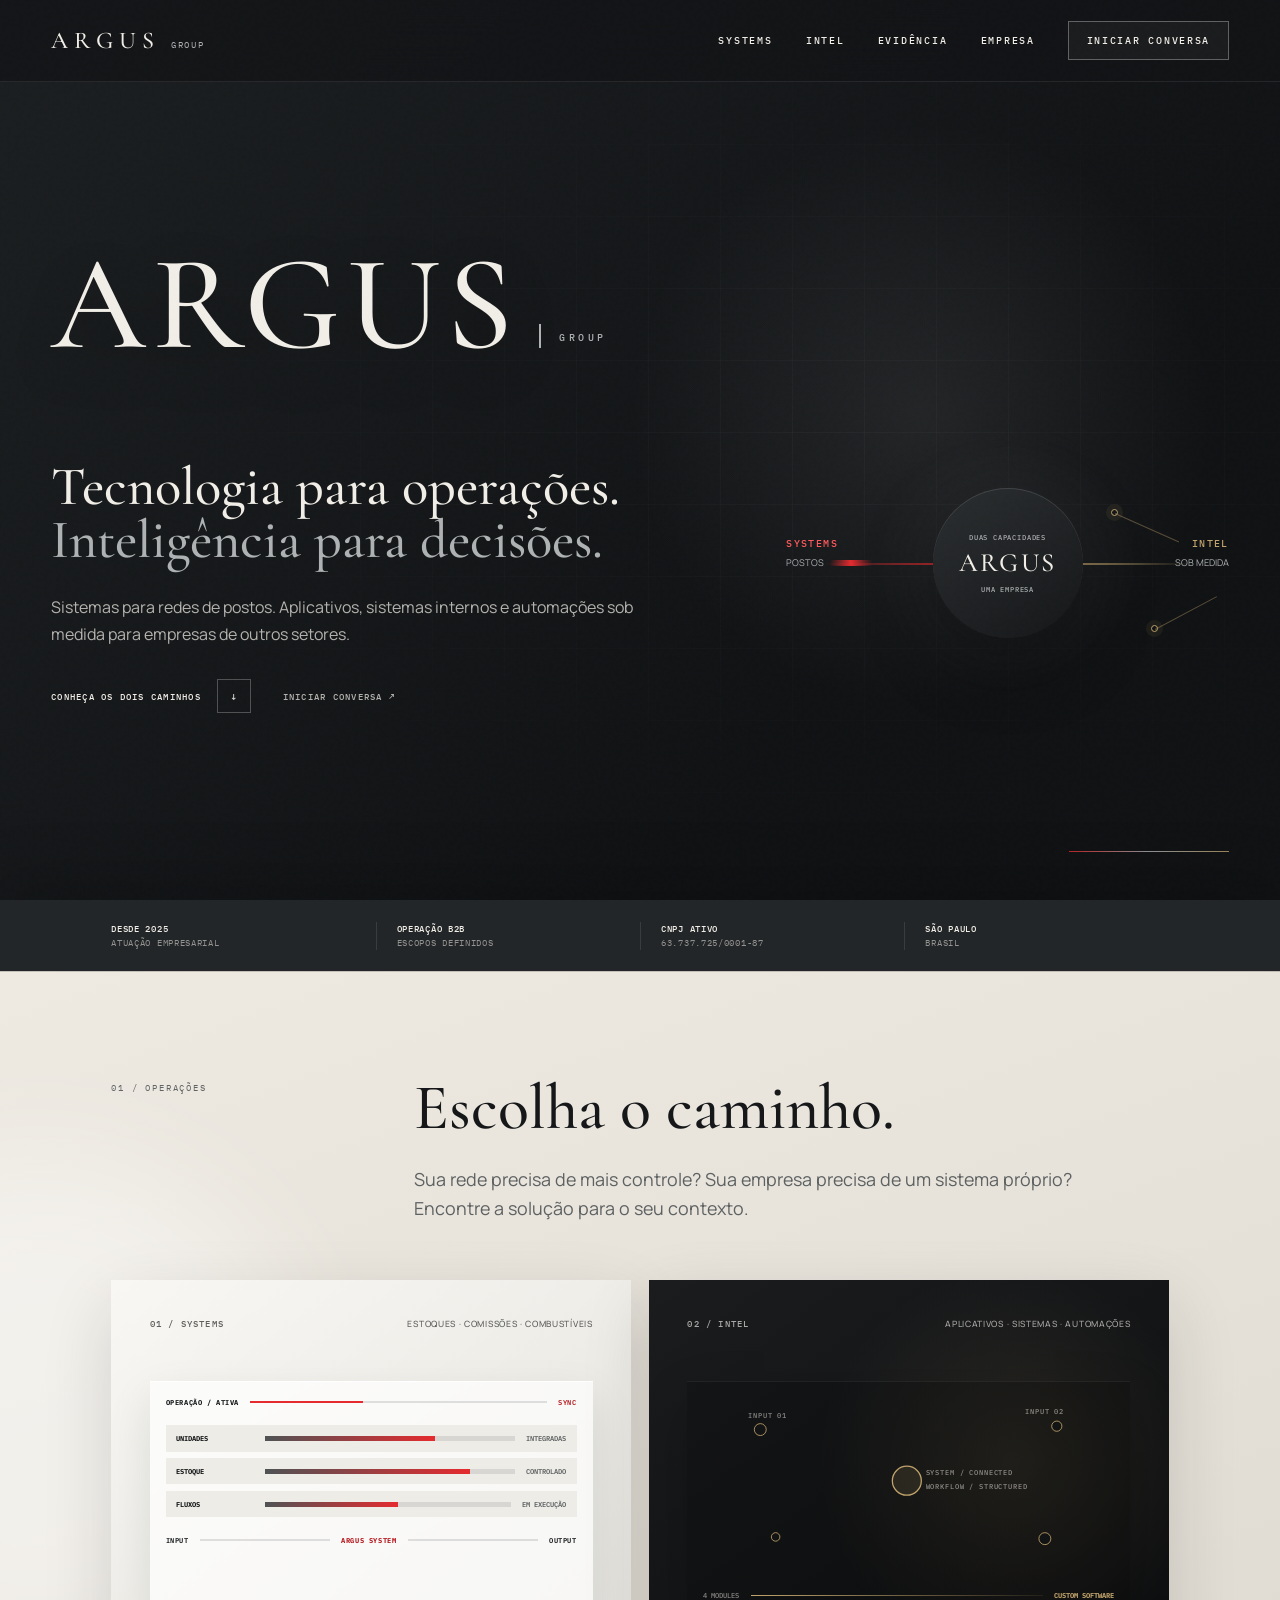
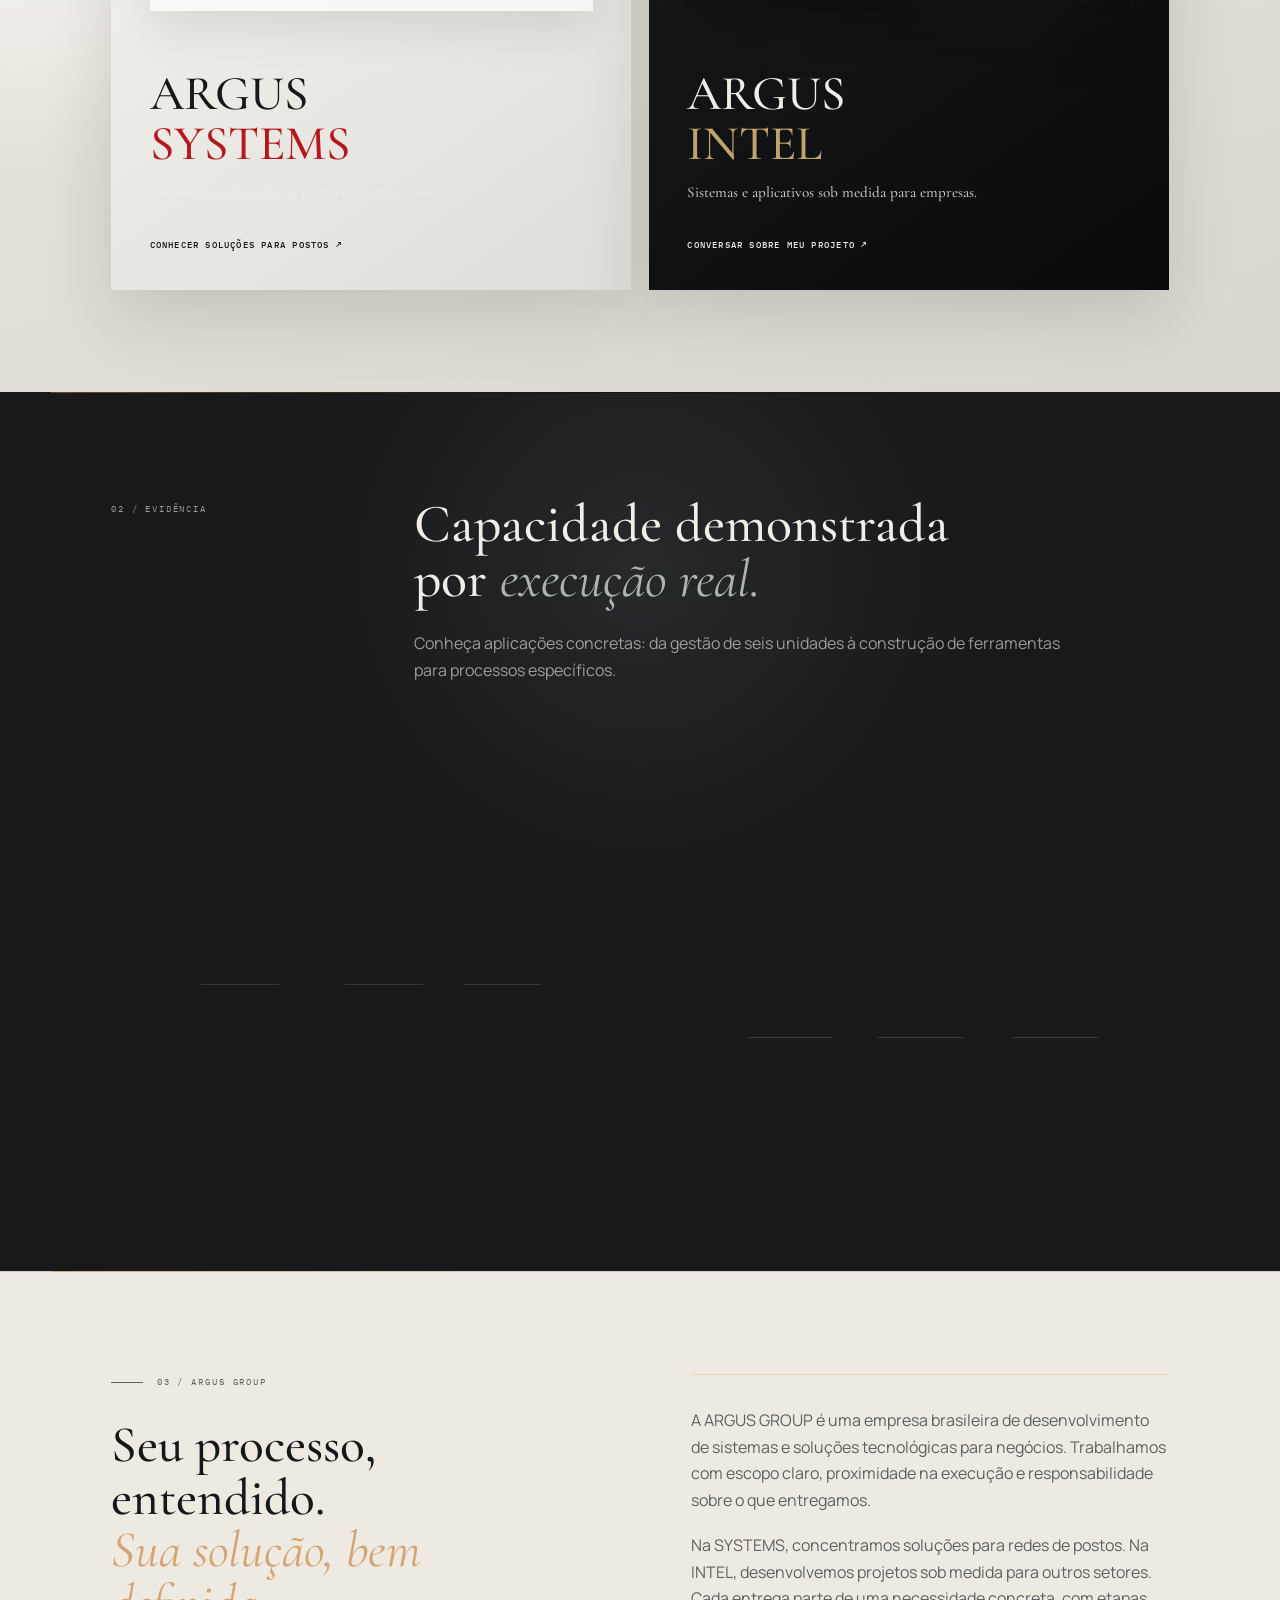
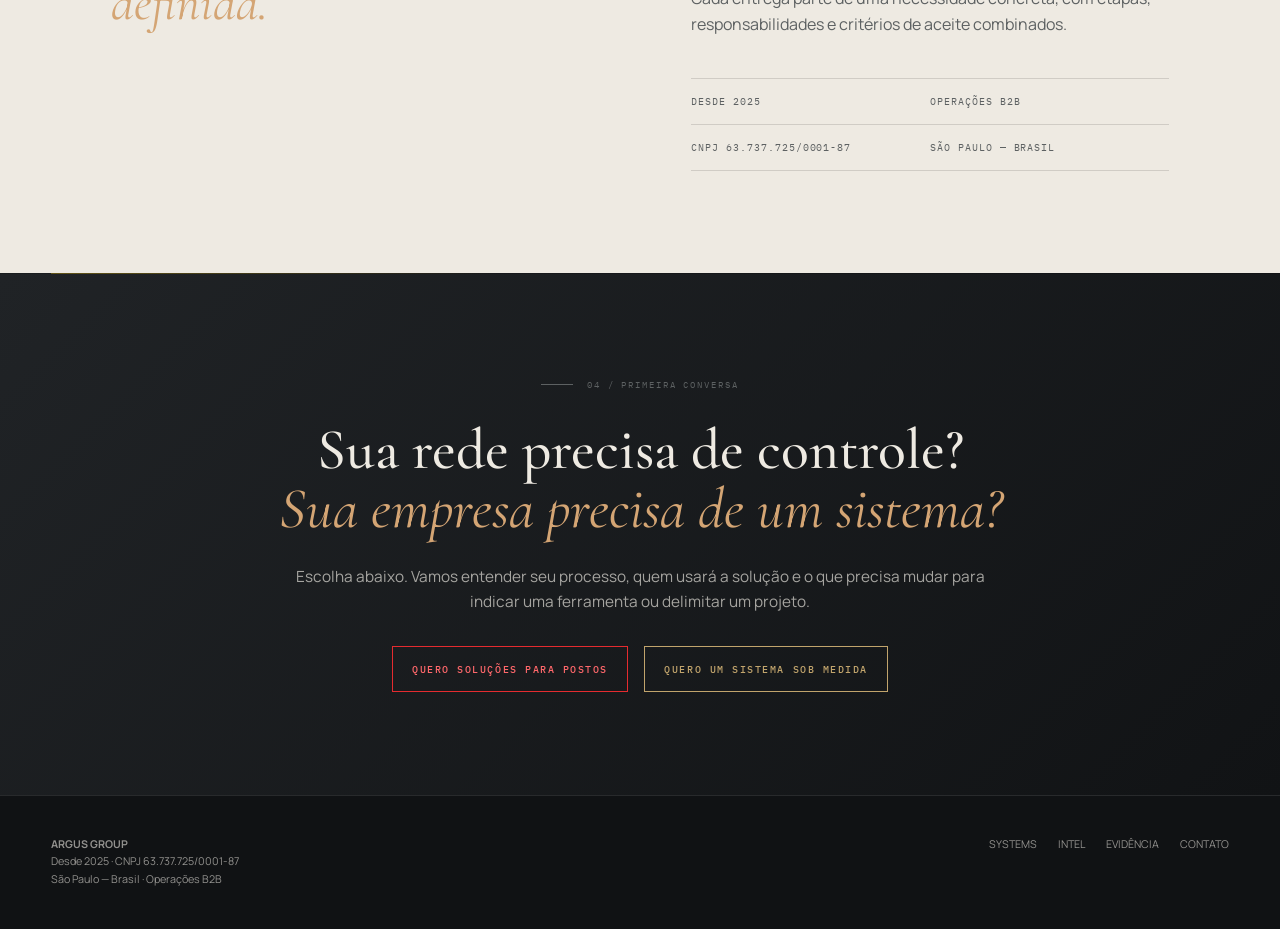
==== commit 0be64cd3: "Reposiciona INTEL para software sob medida e SYSTEMS para redes de postos" ====
--- a/index.html
+++ b/index.html
@@ -3,8 +3,8 @@
 <head>
   <meta charset="utf-8"><meta name="viewport" content="width=device-width,initial-scale=1">
   <title>ARGUS GROUP — Tecnologia para operações. Inteligência para decisões.</title>
-  <meta name="description" content="A ARGUS transforma complexidade em capacidade de ação: sistemas para operações e inteligência para decisões sensíveis.">
-  <link rel="canonical" href="https://argusintel.com.br/"><meta property="og:title" content="ARGUS GROUP — Operações e decisões"><meta property="og:description" content="Tecnologia para operações. Inteligência para decisões."><meta property="og:url" content="https://argusintel.com.br/"><meta property="og:site_name" content="ARGUS GROUP"><meta property="og:locale" content="pt_BR"><meta property="og:type" content="website">
+  <meta name="description" content="Sistemas para redes de postos com a ARGUS SYSTEMS. Aplicativos, sistemas internos e automações sob medida para empresas com a ARGUS INTEL.">
+  <link rel="canonical" href="https://argusintel.com.br/"><meta property="og:title" content="ARGUS GROUP — Sistemas para postos e tecnologia sob medida"><meta property="og:description" content="Tecnologia para operações. Inteligência para decisões."><meta property="og:url" content="https://argusintel.com.br/"><meta property="og:site_name" content="ARGUS GROUP"><meta property="og:locale" content="pt_BR"><meta property="og:type" content="website">
   <link rel="preconnect" href="https://fonts.googleapis.com"><link rel="preconnect" href="https://fonts.gstatic.com" crossorigin><link href="https://fonts.googleapis.com/css2?family=Cormorant+Garamond:ital,wght@0,500;0,600&family=IBM+Plex+Mono:wght@400;500&family=Manrope:wght@400;500;600;700&display=swap" rel="stylesheet"><link rel="stylesheet" href="/styles.css">
 </head>
 <body class="group-theme">
@@ -13,19 +13,19 @@
 <main id="conteudo">
   <header class="hero group-hero"><div class="wrap hero-sequence">
     <div class="group-signature"><strong>ARGUS</strong><span>GROUP</span></div>
-    <div class="group-hero-grid"><div class="group-hero-copy"><h1><span>Tecnologia para operações.</span><span>Inteligência para decisões.</span></h1><p class="lede">Duas operações. Uma mesma função: transformar complexidade em capacidade de ação.</p><div class="hero-links"><a class="hero-next" href="#operacoes">CONHEÇA OS DOIS CAMINHOS <span aria-hidden="true">↓</span></a><a href="#contato">INICIAR CONVERSA ↗</a></div></div>
-    <div class="group-convergence" aria-hidden="true"><div class="convergence-label systems-label"><b>SYSTEMS</b><span>OPERAÇÃO</span></div><div class="convergence-label intel-label"><b>INTEL</b><span>DECISÃO</span></div><div class="convergence-core"><small>DUAS CAPACIDADES</small><strong>ARGUS</strong><span>UMA EMPRESA</span></div><i class="systems-path"></i><i class="intel-path"></i><span class="systems-pulse"></span><span class="intel-node node-one"></span><span class="intel-node node-two"></span></div></div>
+    <div class="group-hero-grid"><div class="group-hero-copy"><h1><span>Tecnologia para operações.</span><span>Inteligência para decisões.</span></h1><p class="lede">Sistemas para redes de postos. Aplicativos, sistemas internos e automações sob medida para empresas de outros setores.</p><div class="hero-links"><a class="hero-next" href="#operacoes">CONHEÇA OS DOIS CAMINHOS <span aria-hidden="true">↓</span></a><a href="#contato">INICIAR CONVERSA ↗</a></div></div>
+    <div class="group-convergence" aria-hidden="true"><div class="convergence-label systems-label"><b>SYSTEMS</b><span>POSTOS</span></div><div class="convergence-label intel-label"><b>INTEL</b><span>SOB MEDIDA</span></div><div class="convergence-core"><small>DUAS CAPACIDADES</small><strong>ARGUS</strong><span>UMA EMPRESA</span></div><i class="systems-path"></i><i class="intel-path"></i><span class="systems-pulse"></span><span class="intel-node node-one"></span><span class="intel-node node-two"></span></div></div>
   </div></header>
   <div class="trust-strip" aria-label="Informações institucionais"><div class="wrap"><span><b>Desde 2025</b> atuação empresarial</span><span><b>Operação B2B</b> escopos definidos</span><span><b>CNPJ ativo</b> 63.737.725/0001-87</span><span><b>São Paulo</b> Brasil</span></div></div>
-  <section id="operacoes" class="dual-section" aria-labelledby="duas-capacidades"><div class="wrap reveal"><div class="section-grid"><div class="section-no">01 / OPERAÇÕES</div><div class="section-copy"><h2 id="duas-capacidades">Escolha o caminho.</h2><p class="lead">Tecnologia ou inteligência, conforme o desafio.</p></div></div><div class="division-grid stagger-group" data-division-grid>
-    <a class="division-card systems-portal interactive-card" data-dual-trigger="systems" href="/systems/"><div class="portal-index">01 / SYSTEMS <span>ENGENHARIA · AUTOMAÇÃO · PERFORMANCE</span></div><div class="systems-motif" aria-hidden="true"><div class="ops-head"><b>OPERAÇÃO / ATIVA</b><i></i><span>SYNC</span></div><div class="ops-rows"><span><b>UNIDADES</b><i></i><em>INTEGRADAS</em></span><span><b>ESTOQUE</b><i></i><em>CONTROLADO</em></span><span><b>FLUXOS</b><i></i><em>EM EXECUÇÃO</em></span></div><div class="ops-foot"><span>INPUT</span><i></i><strong>ARGUS SYSTEM</strong><i></i><span>OUTPUT</span></div></div><h3>ARGUS <strong>SYSTEMS</strong></h3><p class="portal-thesis">Tecnologia para vender mais, perder menos e operar melhor.</p><span class="portal-more">Sistemas, automações e dados aplicados a gargalos reais.</span><span class="arrow-link">EXPLORAR SYSTEMS ↗</span></a>
-    <a class="division-card intel-portal interactive-card" data-dual-trigger="intel" href="/intel/"><div class="portal-index">02 / INTEL <span>OSINT · CONTEXTO · ANÁLISE</span></div><div class="intel-motif" aria-hidden="true"><svg viewBox="0 0 520 220"><g class="intel-links"><path d="M86 52L258 112L434 48M258 112L420 180M258 112L104 178"/><path d="M86 52L104 178M434 48L420 180"/></g><g class="intel-nodes"><circle cx="86" cy="52" r="7"/><circle cx="434" cy="48" r="6"/><circle cx="104" cy="178" r="5"/><circle cx="420" cy="180" r="7"/><circle class="focus" cx="258" cy="112" r="17"/></g><g class="intel-labels"><text x="280" y="105">ENTITY / VERIFIED</text><text x="280" y="122">CONTEXT / STRUCTURED</text><text x="72" y="38">SOURCE 01</text><text x="397" y="34">SOURCE 02</text></g></svg><div class="intel-readout"><span>4 SOURCES</span><i></i><strong>HUMAN VALIDATION</strong></div></div><h3>ARGUS <strong>INTEL</strong></h3><p class="portal-thesis">Inteligência para decisões em que informação incompleta representa risco.</p><span class="portal-more">Pesquisa ampliada, evidência validada e conclusão humana.</span><span class="arrow-link">EXPLORAR INTEL ↗</span></a>
+  <section id="operacoes" class="dual-section" aria-labelledby="duas-capacidades"><div class="wrap reveal"><div class="section-grid"><div class="section-no">01 / OPERAÇÕES</div><div class="section-copy"><h2 id="duas-capacidades">Escolha o caminho.</h2><p class="lead">Sua rede precisa de mais controle? Sua empresa precisa de um sistema próprio? Encontre a solução para o seu contexto.</p></div></div><div class="division-grid stagger-group" data-division-grid>
+    <a class="division-card systems-portal interactive-card" data-dual-trigger="systems" href="/systems/"><div class="portal-index">01 / SYSTEMS <span>ESTOQUES · COMISSÕES · COMBUSTÍVEIS</span></div><div class="systems-motif" aria-hidden="true"><div class="ops-head"><b>OPERAÇÃO / ATIVA</b><i></i><span>SYNC</span></div><div class="ops-rows"><span><b>UNIDADES</b><i></i><em>INTEGRADAS</em></span><span><b>ESTOQUE</b><i></i><em>CONTROLADO</em></span><span><b>FLUXOS</b><i></i><em>EM EXECUÇÃO</em></span></div><div class="ops-foot"><span>INPUT</span><i></i><strong>ARGUS SYSTEM</strong><i></i><span>OUTPUT</span></div></div><h3>ARGUS <strong>SYSTEMS</strong></h3><p class="portal-thesis">Tecnologia para redes de postos de combustíveis.</p><span class="portal-more">NOVA para estoques, PULSE para comissionamento e NEXA para compra de combustíveis. Ferramentas prontas e implementação para sua rede.</span><span class="arrow-link">CONHECER SOLUÇÕES PARA POSTOS ↗</span></a>
+    <a class="division-card intel-portal interactive-card" data-dual-trigger="intel" href="/intel/"><div class="portal-index">02 / INTEL <span>APLICATIVOS · SISTEMAS · AUTOMAÇÕES</span></div><div class="intel-motif" aria-hidden="true"><svg viewBox="0 0 520 220"><g class="intel-links"><path d="M86 52L258 112L434 48M258 112L420 180M258 112L104 178"/><path d="M86 52L104 178M434 48L420 180"/></g><g class="intel-nodes"><circle cx="86" cy="52" r="7"/><circle cx="434" cy="48" r="6"/><circle cx="104" cy="178" r="5"/><circle cx="420" cy="180" r="7"/><circle class="focus" cx="258" cy="112" r="17"/></g><g class="intel-labels"><text x="280" y="105">SYSTEM / CONNECTED</text><text x="280" y="122">WORKFLOW / STRUCTURED</text><text x="72" y="38">INPUT 01</text><text x="397" y="34">INPUT 02</text></g></svg><div class="intel-readout"><span>4 MODULES</span><i></i><strong>CUSTOM SOFTWARE</strong></div></div><h3>ARGUS <strong>INTEL</strong></h3><p class="portal-thesis">Sistemas e aplicativos sob medida para empresas.</p><span class="portal-more">Do processo interno ao produto digital: desenvolvimento, automações e implementação de IA com escopo definido.</span><span class="arrow-link">CONVERSAR SOBRE MEU PROJETO ↗</span></a>
   </div></div></section>
-  <section id="evidencia" class="section-alt"><div class="wrap reveal"><div class="section-grid"><div class="section-no">02 / EVIDÊNCIA</div><div class="section-copy"><h2>Capacidade demonstrada por <em>execução real.</em></h2><p>Apresentamos o que foi construído e contratado sem expor identidades ou atribuir resultados que não foram medidos.</p></div></div><div class="proof-grid stagger-group">
+  <section id="evidencia" class="section-alt"><div class="wrap reveal"><div class="section-grid"><div class="section-no">02 / EVIDÊNCIA</div><div class="section-copy"><h2>Capacidade demonstrada por <em>execução real.</em></h2><p>Conheça aplicações concretas: da gestão de seis unidades à construção de ferramentas para processos específicos.</p></div></div><div class="proof-grid stagger-group">
     <article class="proof-card"><span class="case-label">SYSTEMS · CASE ANONIMIZADO</span><h3>Gestão multiunidade para uma rede de postos</h3><p>Arquitetura mobile-first para seis unidades, com estoque central, estoques internos, pista, movimentações, transferências, perdas, permissões e visão consolidada.</p><div class="case-flow"><span>CENTRAL</span><i></i><span>6 UNIDADES</span><i></i><span>PISTA</span><i></i><span>GESTÃO</span></div><a class="arrow-link" href="/systems/#case">VER PROVA DE EXECUÇÃO →</a></article>
-    <article class="proof-card"><span class="case-label">INTEL · INFRAESTRUTURA PROPRIETÁRIA</span><h3>Pesquisa ampliada. Conclusão humana.</h3><p>ARGUS v4, ARGUS GRAFOS, SENTINELA, ARGUS FORMATTER e ORÁCULO apoiam coleta, conexão e organização. Analistas validam evidências, limites e conclusões.</p><div class="case-flow"><span>COLLECT</span><i></i><span>CONNECT</span><i></i><span>VALIDATE</span><i></i><span>DECIDE</span></div><a class="arrow-link" href="/intel/#infraestrutura">VER METODOLOGIA →</a></article>
+    <article class="proof-card"><span class="case-label">INTEL · FERRAMENTAS DESENVOLVIDAS</span><h3>Software para organizar informação e trabalho.</h3><p>Nossa experiência inclui ferramentas próprias para monitoramento, visualização de relações e organização de informações. Aplicamos essa capacidade a sistemas internos, aplicativos e automações com escopo sob medida.</p><div class="case-flow"><span>PROCESSO</span><i></i><span>ESCOPO</span><i></i><span>SISTEMA</span><i></i><span>USO</span></div><a class="arrow-link" href="/intel/#infraestrutura">VER APLICAÇÕES →</a></article>
   </div></div></section>
-  <section id="institucional"><div class="wrap discretion reveal"><div><div class="eyebrow">03 / ARGUS GROUP</div><h2>Jovem por história.<br><em>Rigorosa por projeto.</em></h2></div><div><p>A ARGUS GROUP é uma empresa brasileira de tecnologia e inteligência estratégica. Trabalhamos com escopo claro, proximidade na execução e responsabilidade sobre o que entregamos.</p><p>Discrição, legalidade e precisão não são linguagem de marca: são critérios operacionais. Cases são anonimizados quando a exposição não agrega à compreensão do trabalho.</p><div class="institutional-facts"><span>Desde 2025</span><span>Operações B2B</span><span>CNPJ 63.737.725/0001-87</span><span>São Paulo — Brasil</span></div></div></div></section>
-  <section class="cta" id="contato"><div class="wrap reveal"><div class="eyebrow centered">04 / PRIMEIRA CONVERSA</div><h2>Uma operação para estruturar.<br><em>Ou uma decisão para proteger.</em></h2><p class="lede">Se você chegou por uma apresentação da ARGUS, responda ao contato recebido. A primeira conversa serve para entender o contexto antes de qualquer proposta.</p><div class="actions centered-actions"><a class="button systems-action" href="/systems/#contato">FALAR SOBRE UMA OPERAÇÃO</a><a class="button intel-action" href="/intel/#contato">FALAR SOBRE UMA DECISÃO</a></div></div></section>
+  <section id="institucional"><div class="wrap discretion reveal"><div><div class="eyebrow">03 / ARGUS GROUP</div><h2>Seu processo, entendido.<br><em>Sua solução, bem definida.</em></h2></div><div><p>A ARGUS GROUP é uma empresa brasileira de desenvolvimento de sistemas e soluções tecnológicas para negócios. Trabalhamos com escopo claro, proximidade na execução e responsabilidade sobre o que entregamos.</p><p>Na SYSTEMS, concentramos soluções para redes de postos. Na INTEL, desenvolvemos projetos sob medida para outros setores. Cada entrega parte de uma necessidade concreta, com etapas, responsabilidades e critérios de aceite combinados.</p><div class="institutional-facts"><span>Desde 2025</span><span>Operações B2B</span><span>CNPJ 63.737.725/0001-87</span><span>São Paulo — Brasil</span></div></div></div></section>
+  <section class="cta" id="contato"><div class="wrap reveal"><div class="eyebrow centered">04 / PRIMEIRA CONVERSA</div><h2>Sua rede precisa de controle?<br><em>Sua empresa precisa de um sistema?</em></h2><p class="lede">Escolha abaixo. Vamos entender seu processo, quem usará a solução e o que precisa mudar para indicar uma ferramenta ou delimitar um projeto.</p><div class="actions centered-actions"><a class="button systems-action" href="/systems/#contato">QUERO SOLUÇÕES PARA POSTOS</a><a class="button intel-action" href="/intel/#contato">QUERO UM SISTEMA SOB MEDIDA</a></div></div></section>
 </main>
 <footer><div><b>ARGUS GROUP</b><br>Desde 2025 · CNPJ 63.737.725/0001-87<br>São Paulo — Brasil · Operações B2B</div><div class="footer-links"><a href="/systems/">SYSTEMS</a><a href="/intel/">INTEL</a><a href="#evidencia">EVIDÊNCIA</a><a href="#contato">CONTATO</a></div></footer><script src="/site.js"></script></body></html>
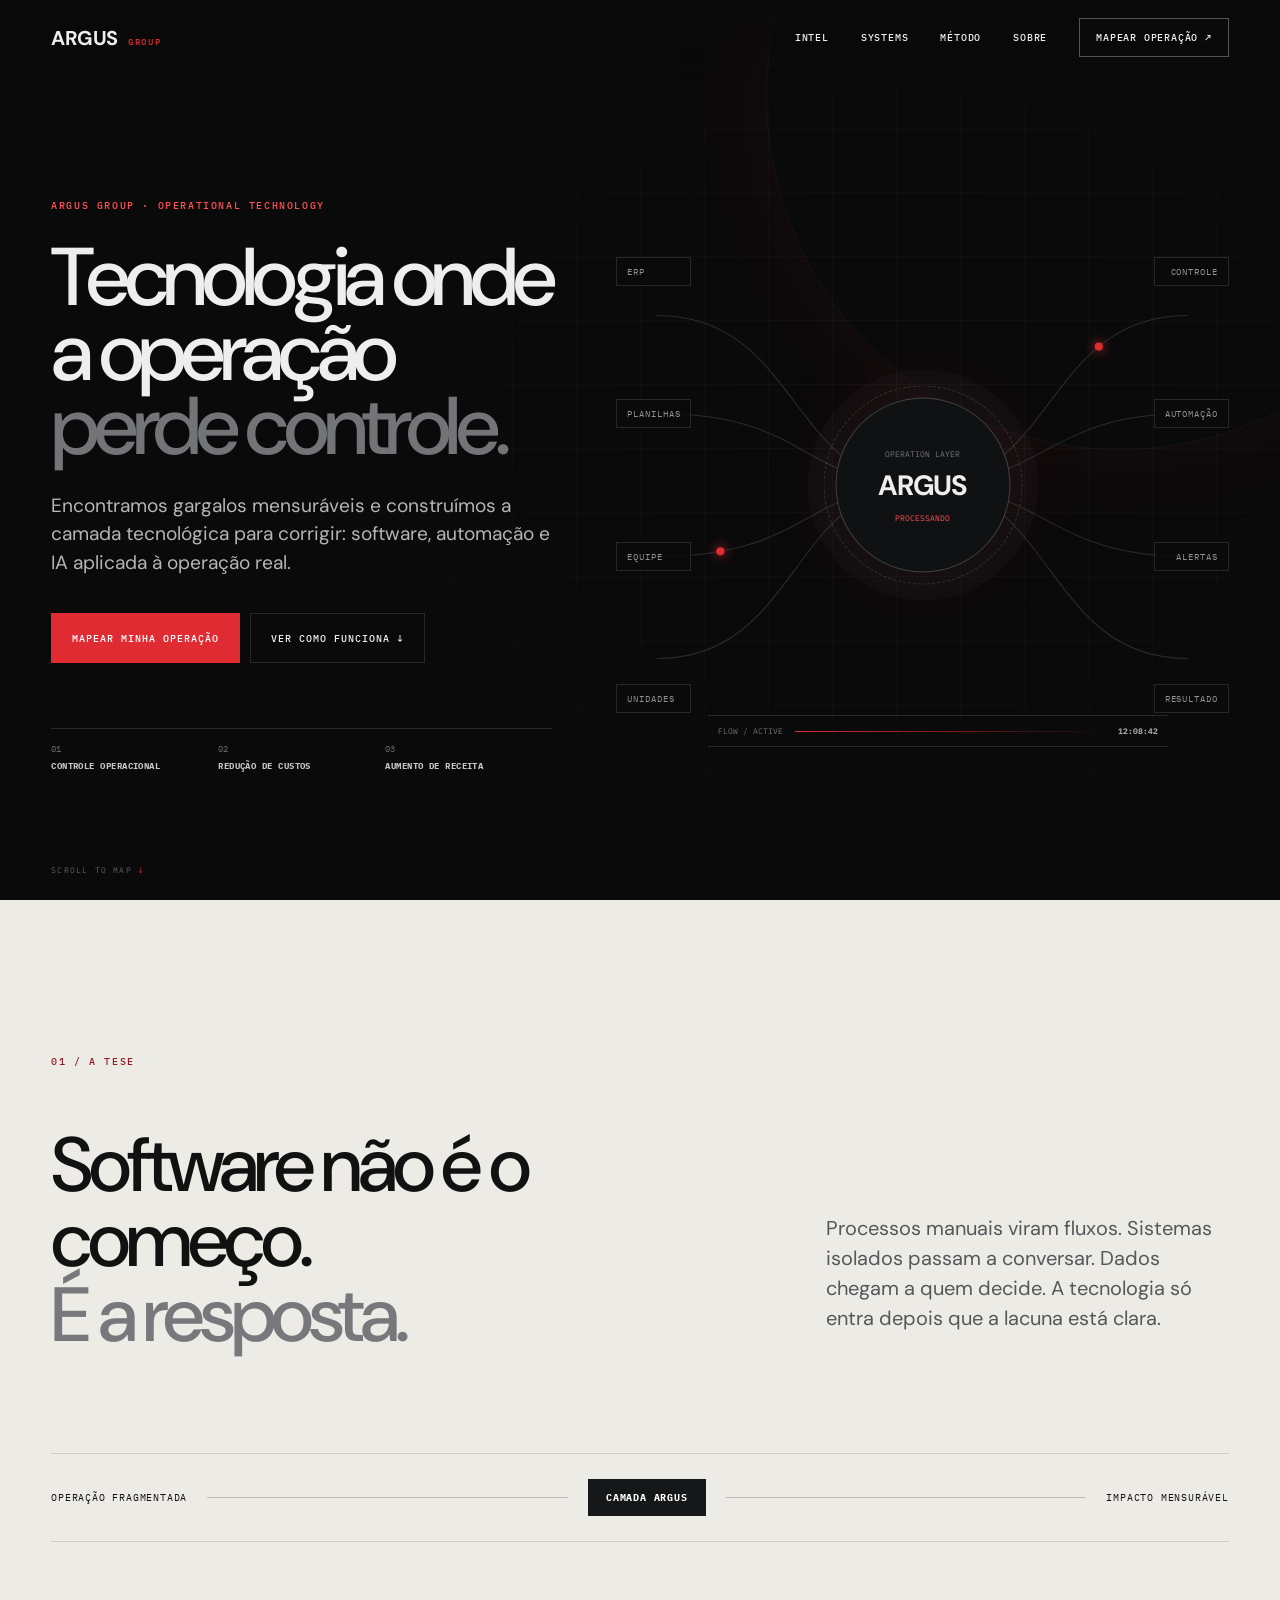
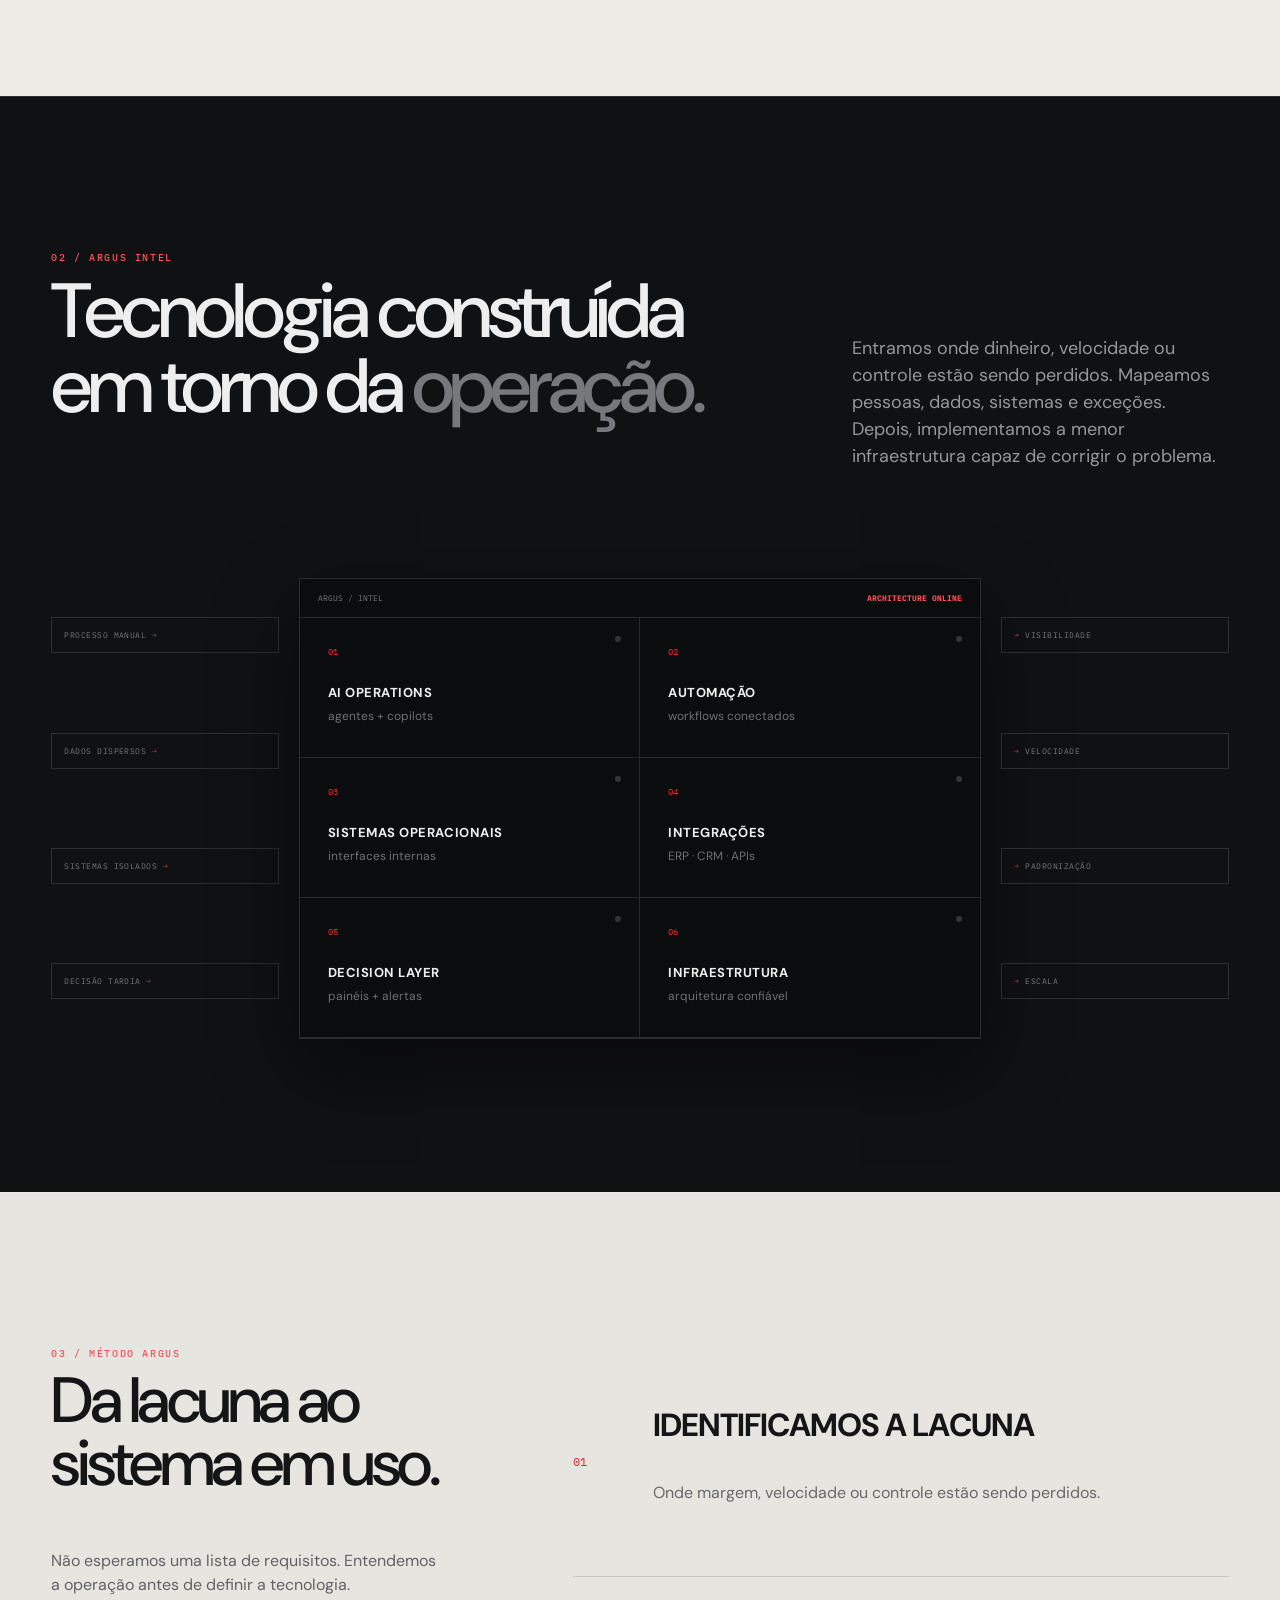
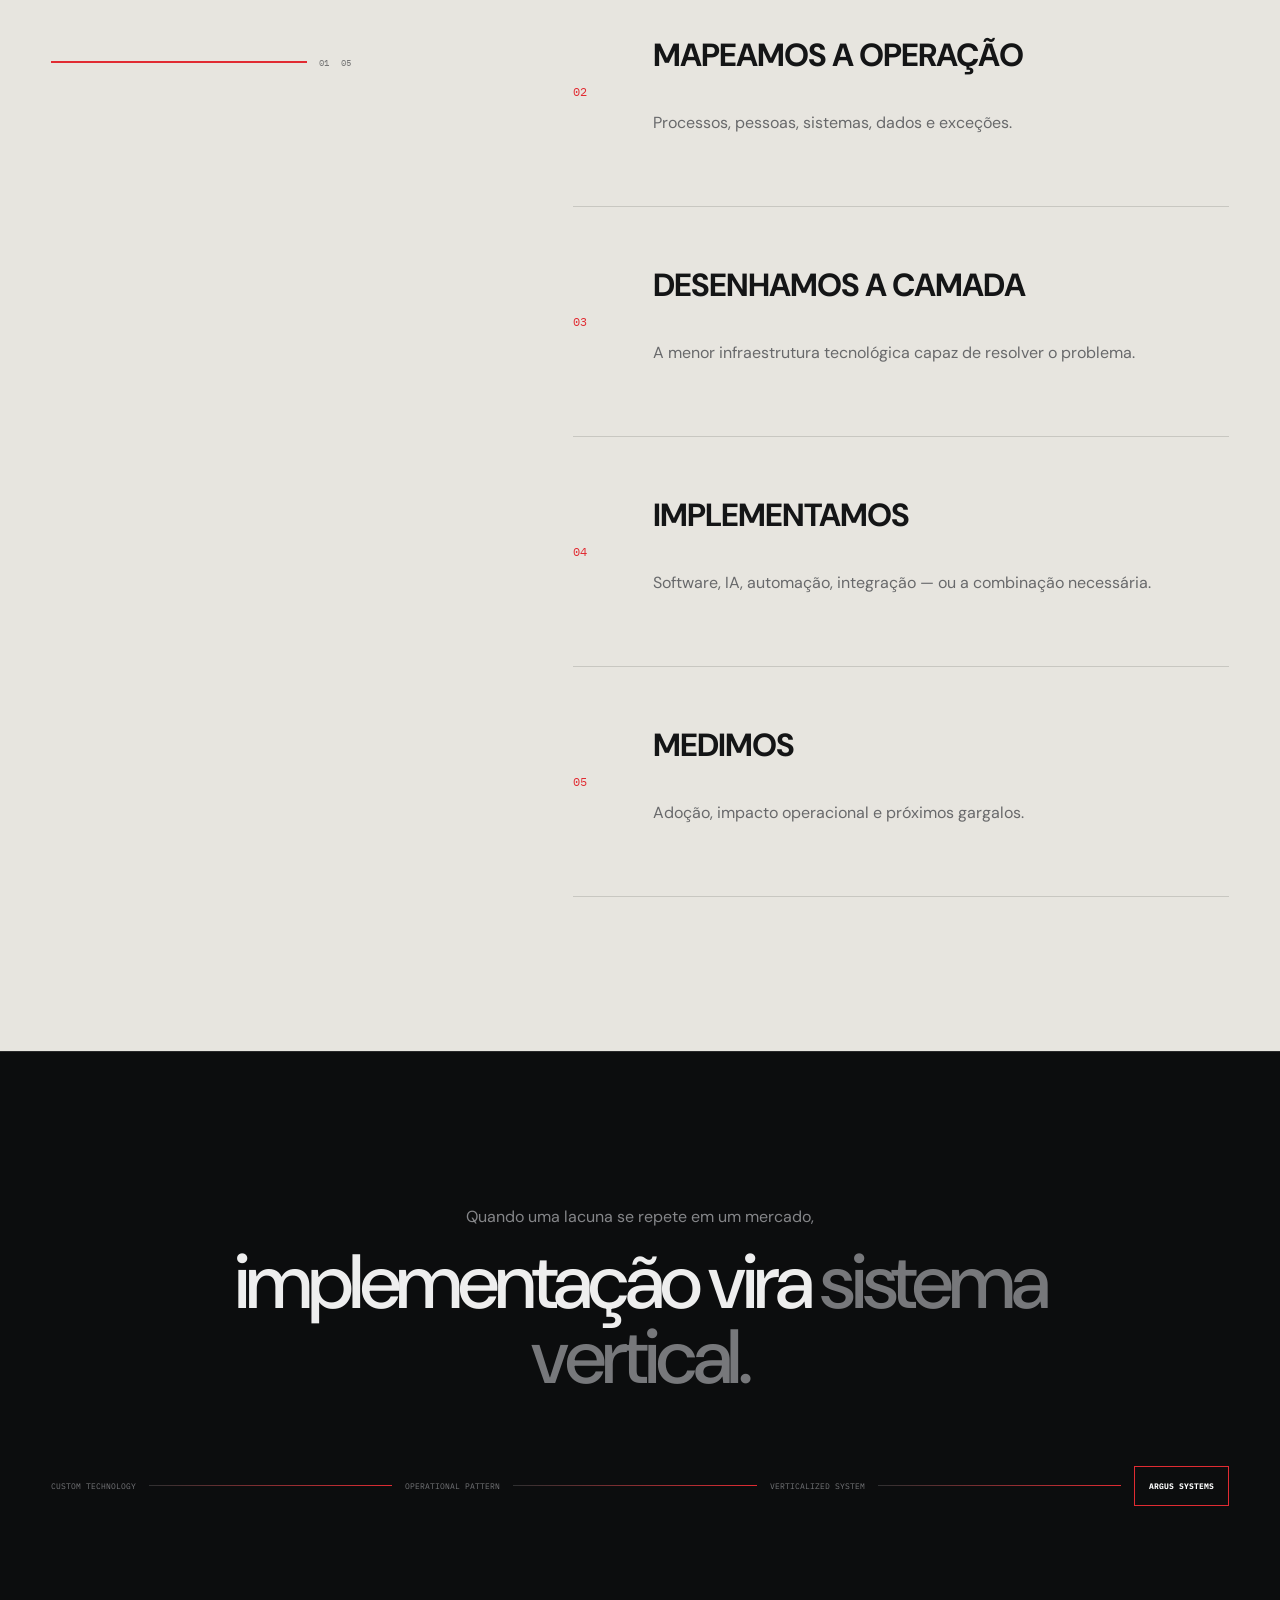
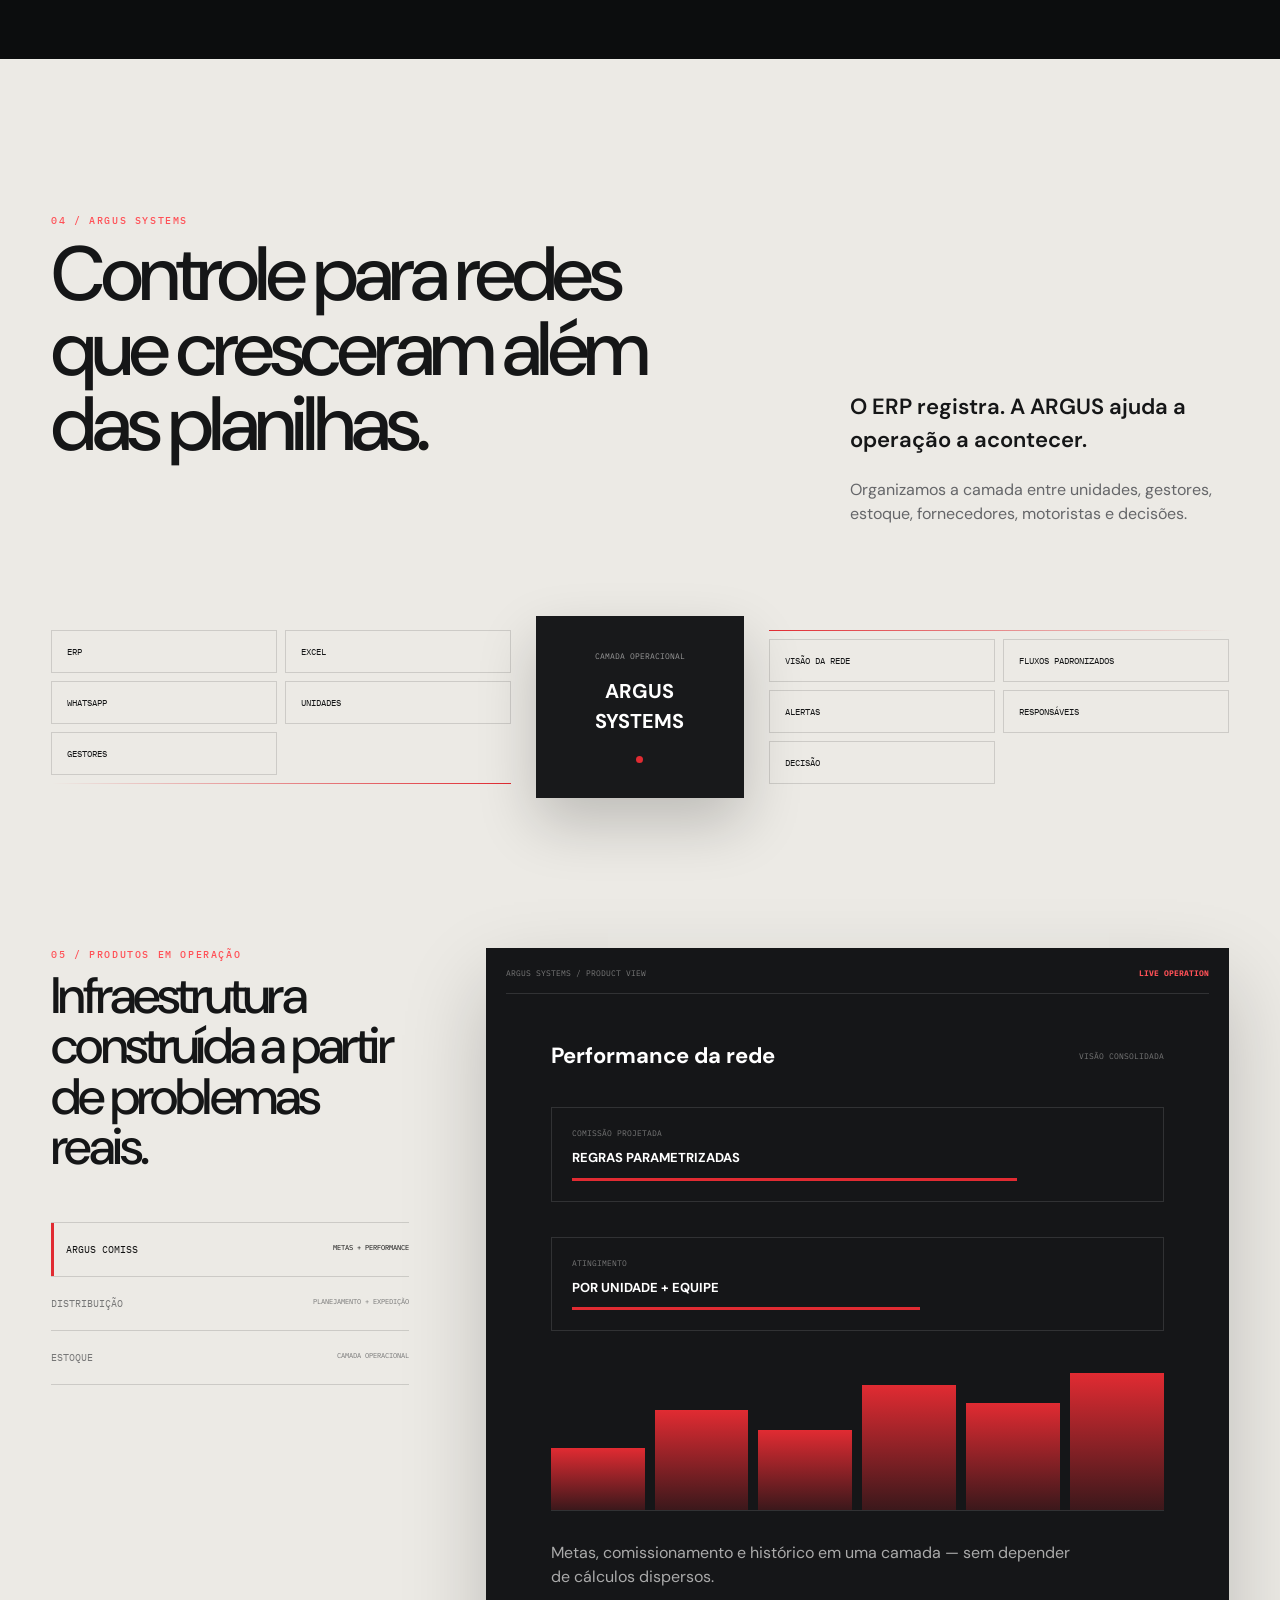
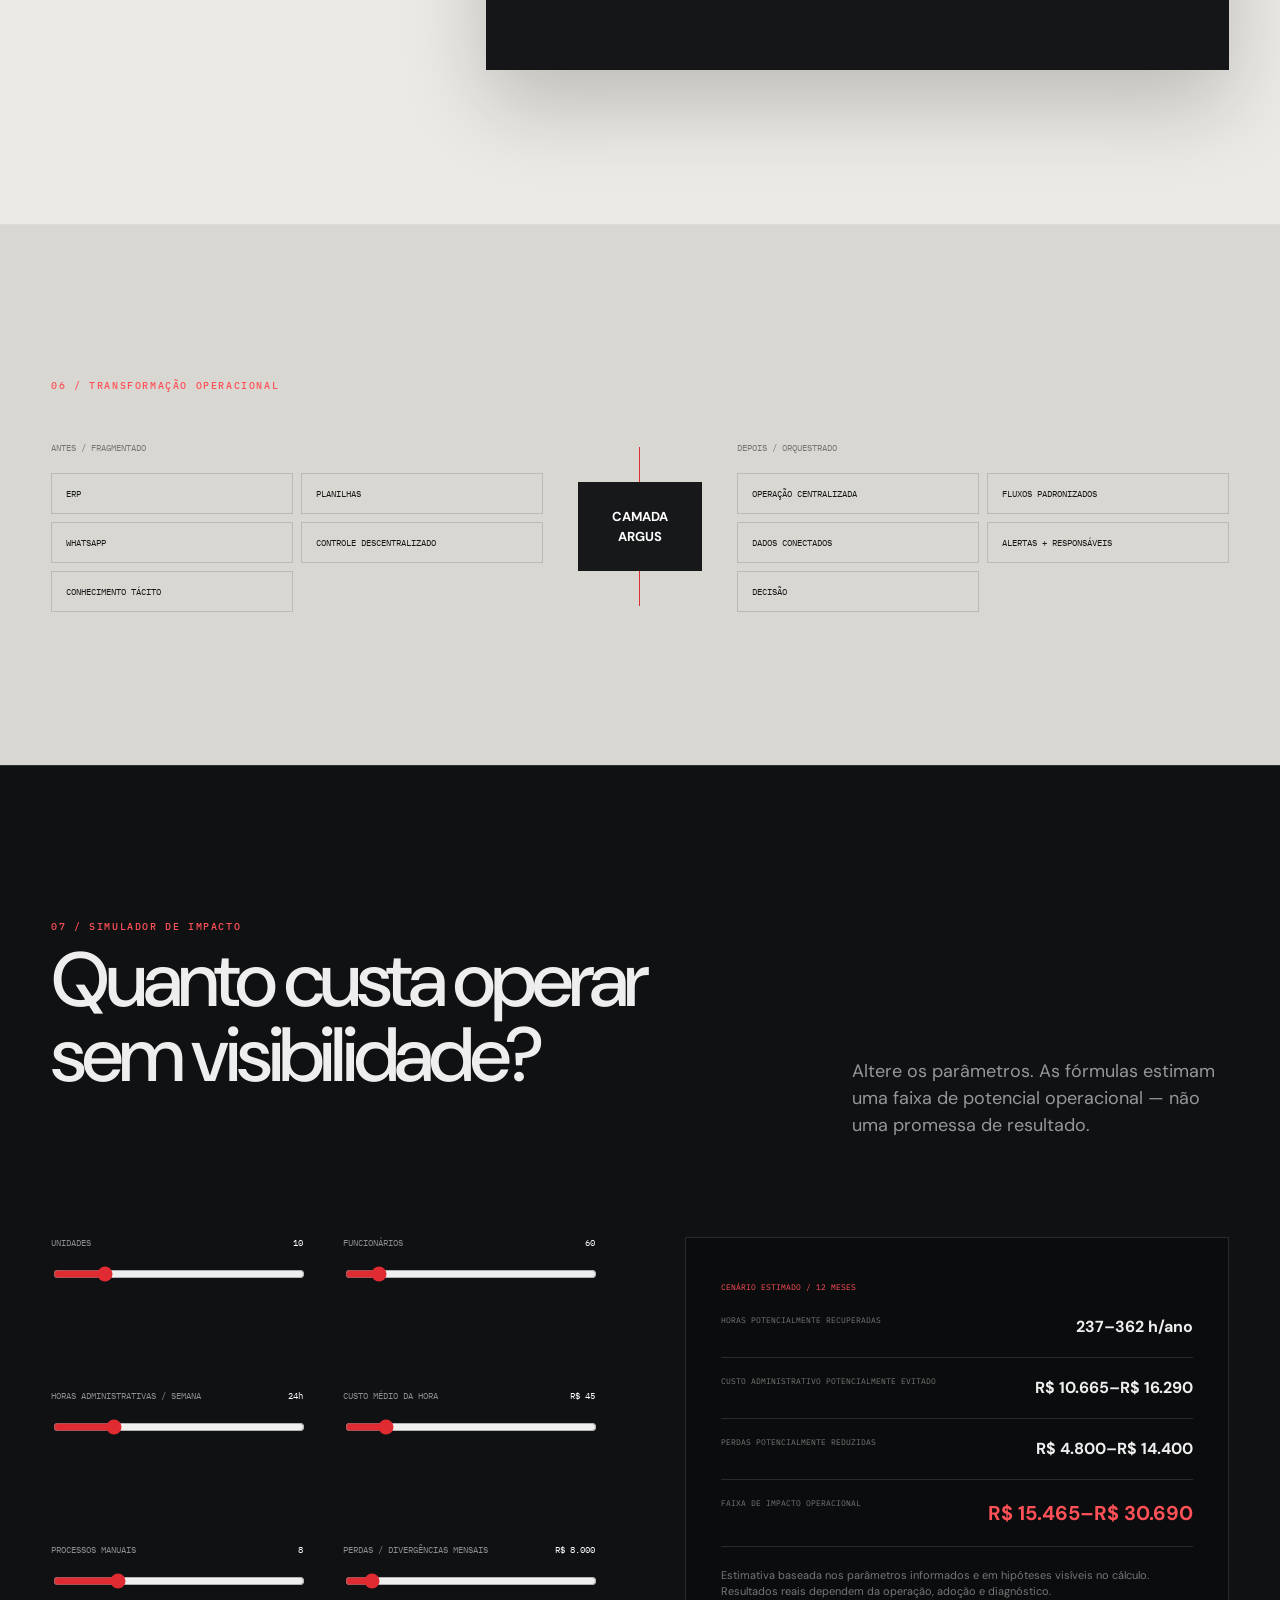
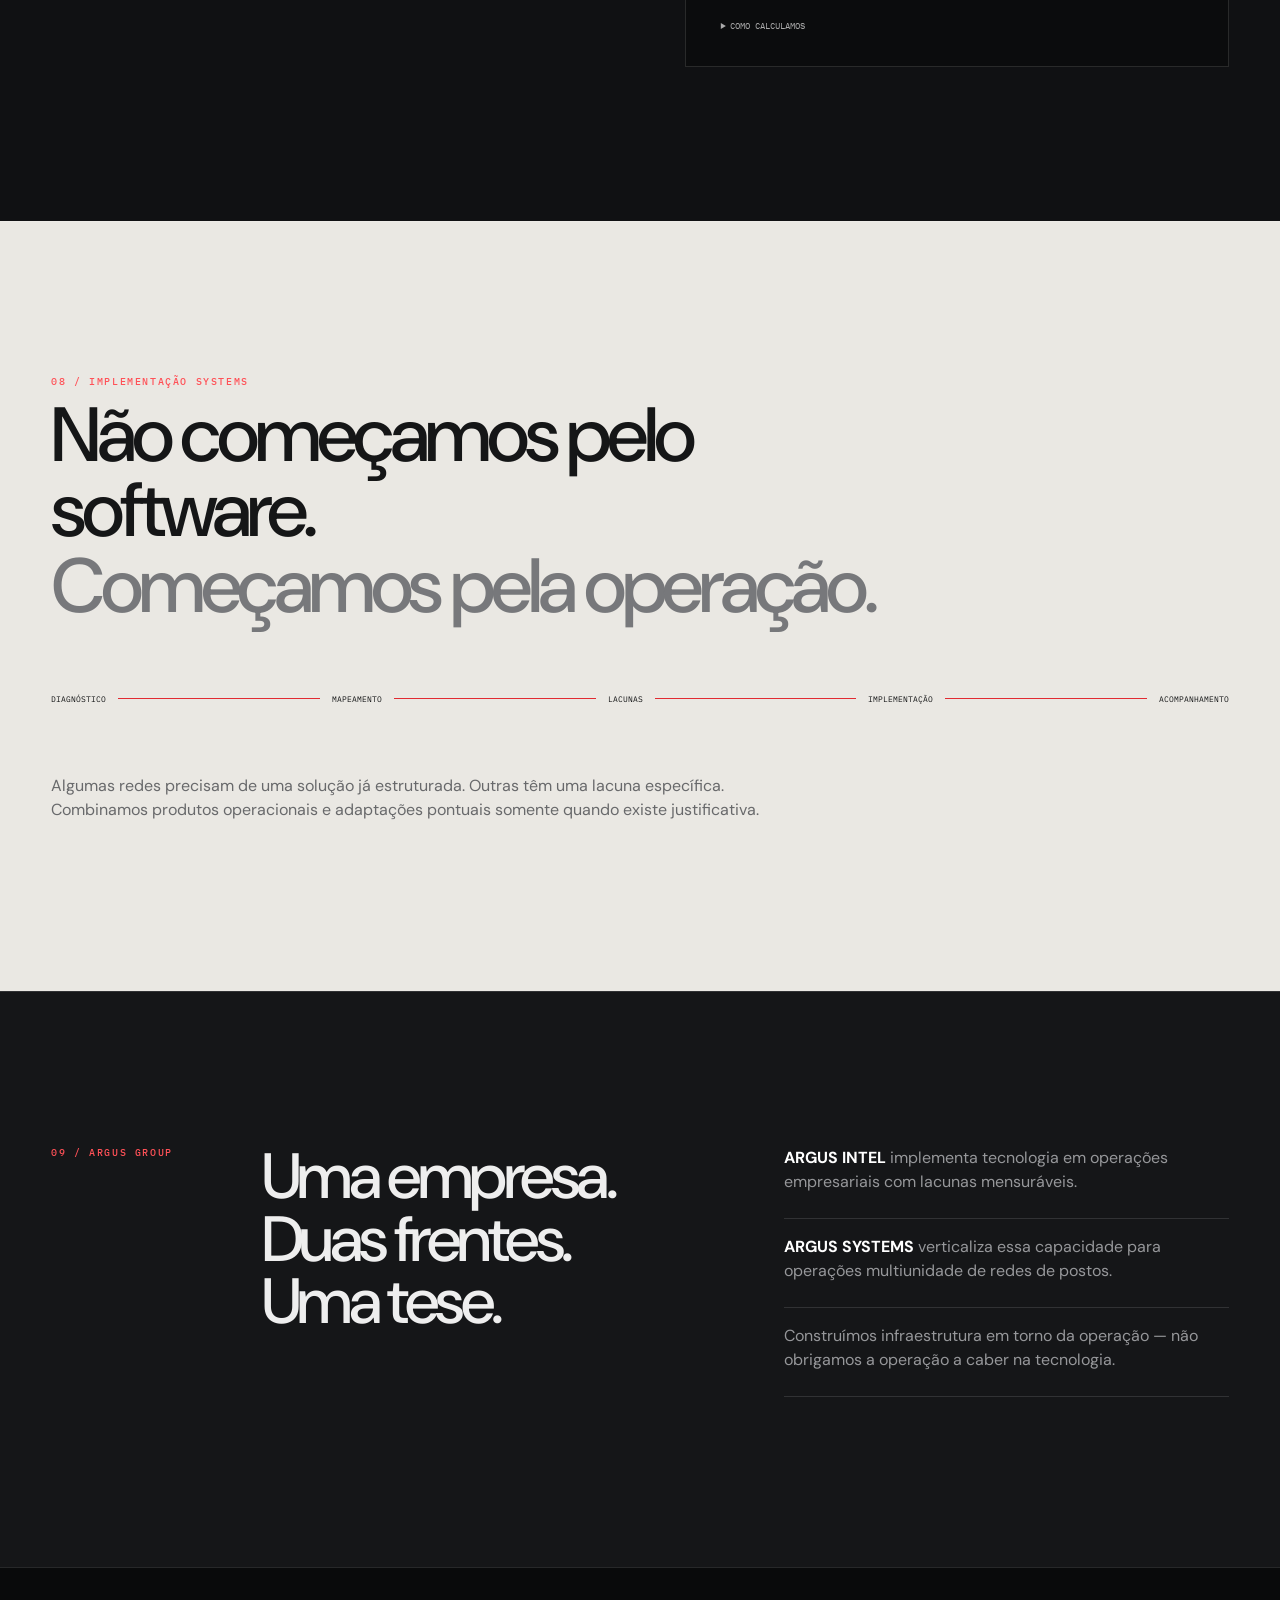
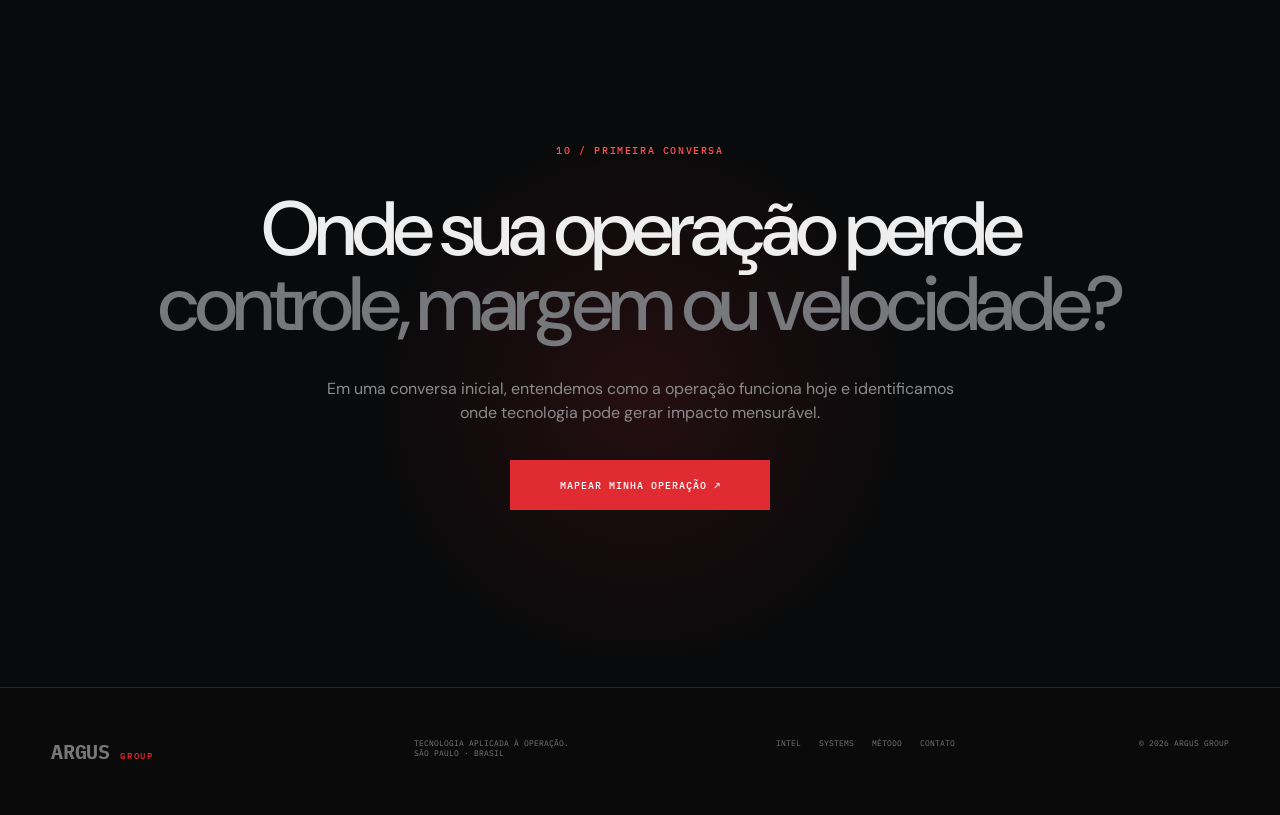
==== commit b427c79e: "Reconstrói experiência institucional da ARGUS" ====
--- a/index.html
+++ b/index.html
@@ -2,30 +2,48 @@
 <html lang="pt-BR">
 <head>
   <meta charset="utf-8"><meta name="viewport" content="width=device-width,initial-scale=1">
-  <title>ARGUS GROUP — Tecnologia para operações. Inteligência para decisões.</title>
-  <meta name="description" content="Sistemas para redes de postos com a ARGUS SYSTEMS. Aplicativos, sistemas internos e automações sob medida para empresas com a ARGUS INTEL.">
-  <link rel="canonical" href="https://argusintel.com.br/"><meta property="og:title" content="ARGUS GROUP — Sistemas para postos e tecnologia sob medida"><meta property="og:description" content="Tecnologia para operações. Inteligência para decisões."><meta property="og:url" content="https://argusintel.com.br/"><meta property="og:site_name" content="ARGUS GROUP"><meta property="og:locale" content="pt_BR"><meta property="og:type" content="website">
-  <link rel="preconnect" href="https://fonts.googleapis.com"><link rel="preconnect" href="https://fonts.gstatic.com" crossorigin><link href="https://fonts.googleapis.com/css2?family=Cormorant+Garamond:ital,wght@0,500;0,600&family=IBM+Plex+Mono:wght@400;500&family=Manrope:wght@400;500;600;700&display=swap" rel="stylesheet"><link rel="stylesheet" href="/styles.css">
+  <title>ARGUS GROUP — Tecnologia aplicada à operação</title>
+  <meta name="description" content="A ARGUS transforma gargalos operacionais em software, automação e IA aplicada — com foco em controle, redução de custos e aumento de receita.">
+  <meta name="theme-color" content="#0a0a0b"><link rel="canonical" href="https://argusintel.com.br/">
+  <link rel="preconnect" href="https://fonts.googleapis.com"><link rel="preconnect" href="https://fonts.gstatic.com" crossorigin>
+  <link href="https://fonts.googleapis.com/css2?family=DM+Sans:wght@400;500;600&family=IBM+Plex+Mono:wght@400;500&display=swap" rel="stylesheet"><link rel="stylesheet" href="/styles.css">
 </head>
-<body class="group-theme">
-<a class="skip-link" href="#conteudo">Pular para o conteúdo</a>
-<nav class="site-nav" aria-label="Navegação principal"><a class="brand" href="/" aria-current="page"><b>ARGUS</b><span class="mono">GROUP</span></a><button class="menu" aria-expanded="false" aria-controls="nav-links" aria-label="Abrir navegação">MENU</button><div class="nav-links" id="nav-links"><a href="/systems/">SYSTEMS</a><a href="/intel/">INTEL</a><a href="#evidencia">EVIDÊNCIA</a><a href="#institucional">EMPRESA</a><a class="brief" href="#contato">INICIAR CONVERSA</a></div></nav>
-<main id="conteudo">
-  <header class="hero group-hero"><div class="wrap hero-sequence">
-    <div class="group-signature"><strong>ARGUS</strong><span>GROUP</span></div>
-    <div class="group-hero-grid"><div class="group-hero-copy"><h1><span>Tecnologia para operações.</span><span>Inteligência para decisões.</span></h1><p class="lede">Sistemas para redes de postos. Aplicativos, sistemas internos e automações sob medida para empresas de outros setores.</p><div class="hero-links"><a class="hero-next" href="#operacoes">CONHEÇA OS DOIS CAMINHOS <span aria-hidden="true">↓</span></a><a href="#contato">INICIAR CONVERSA ↗</a></div></div>
-    <div class="group-convergence" aria-hidden="true"><div class="convergence-label systems-label"><b>SYSTEMS</b><span>POSTOS</span></div><div class="convergence-label intel-label"><b>INTEL</b><span>SOB MEDIDA</span></div><div class="convergence-core"><small>DUAS CAPACIDADES</small><strong>ARGUS</strong><span>UMA EMPRESA</span></div><i class="systems-path"></i><i class="intel-path"></i><span class="systems-pulse"></span><span class="intel-node node-one"></span><span class="intel-node node-two"></span></div></div>
-  </div></header>
-  <div class="trust-strip" aria-label="Informações institucionais"><div class="wrap"><span><b>Desde 2025</b> atuação empresarial</span><span><b>Operação B2B</b> escopos definidos</span><span><b>CNPJ ativo</b> 63.737.725/0001-87</span><span><b>São Paulo</b> Brasil</span></div></div>
-  <section id="operacoes" class="dual-section" aria-labelledby="duas-capacidades"><div class="wrap reveal"><div class="section-grid"><div class="section-no">01 / OPERAÇÕES</div><div class="section-copy"><h2 id="duas-capacidades">Escolha o caminho.</h2><p class="lead">Sua rede precisa de mais controle? Sua empresa precisa de um sistema próprio? Encontre a solução para o seu contexto.</p></div></div><div class="division-grid stagger-group" data-division-grid>
-    <a class="division-card systems-portal interactive-card" data-dual-trigger="systems" href="/systems/"><div class="portal-index">01 / SYSTEMS <span>ESTOQUES · COMISSÕES · COMBUSTÍVEIS</span></div><div class="systems-motif" aria-hidden="true"><div class="ops-head"><b>OPERAÇÃO / ATIVA</b><i></i><span>SYNC</span></div><div class="ops-rows"><span><b>UNIDADES</b><i></i><em>INTEGRADAS</em></span><span><b>ESTOQUE</b><i></i><em>CONTROLADO</em></span><span><b>FLUXOS</b><i></i><em>EM EXECUÇÃO</em></span></div><div class="ops-foot"><span>INPUT</span><i></i><strong>ARGUS SYSTEM</strong><i></i><span>OUTPUT</span></div></div><h3>ARGUS <strong>SYSTEMS</strong></h3><p class="portal-thesis">Tecnologia para redes de postos de combustíveis.</p><span class="portal-more">NOVA para estoques, PULSE para comissionamento e NEXA para compra de combustíveis. Ferramentas prontas e implementação para sua rede.</span><span class="arrow-link">CONHECER SOLUÇÕES PARA POSTOS ↗</span></a>
-    <a class="division-card intel-portal interactive-card" data-dual-trigger="intel" href="/intel/"><div class="portal-index">02 / INTEL <span>APLICATIVOS · SISTEMAS · AUTOMAÇÕES</span></div><div class="intel-motif" aria-hidden="true"><svg viewBox="0 0 520 220"><g class="intel-links"><path d="M86 52L258 112L434 48M258 112L420 180M258 112L104 178"/><path d="M86 52L104 178M434 48L420 180"/></g><g class="intel-nodes"><circle cx="86" cy="52" r="7"/><circle cx="434" cy="48" r="6"/><circle cx="104" cy="178" r="5"/><circle cx="420" cy="180" r="7"/><circle class="focus" cx="258" cy="112" r="17"/></g><g class="intel-labels"><text x="280" y="105">SYSTEM / CONNECTED</text><text x="280" y="122">WORKFLOW / STRUCTURED</text><text x="72" y="38">INPUT 01</text><text x="397" y="34">INPUT 02</text></g></svg><div class="intel-readout"><span>4 MODULES</span><i></i><strong>CUSTOM SOFTWARE</strong></div></div><h3>ARGUS <strong>INTEL</strong></h3><p class="portal-thesis">Sistemas e aplicativos sob medida para empresas.</p><span class="portal-more">Do processo interno ao produto digital: desenvolvimento, automações e implementação de IA com escopo definido.</span><span class="arrow-link">CONVERSAR SOBRE MEU PROJETO ↗</span></a>
-  </div></div></section>
-  <section id="evidencia" class="section-alt"><div class="wrap reveal"><div class="section-grid"><div class="section-no">02 / EVIDÊNCIA</div><div class="section-copy"><h2>Capacidade demonstrada por <em>execução real.</em></h2><p>Conheça aplicações concretas: da gestão de seis unidades à construção de ferramentas para processos específicos.</p></div></div><div class="proof-grid stagger-group">
-    <article class="proof-card"><span class="case-label">SYSTEMS · CASE ANONIMIZADO</span><h3>Gestão multiunidade para uma rede de postos</h3><p>Arquitetura mobile-first para seis unidades, com estoque central, estoques internos, pista, movimentações, transferências, perdas, permissões e visão consolidada.</p><div class="case-flow"><span>CENTRAL</span><i></i><span>6 UNIDADES</span><i></i><span>PISTA</span><i></i><span>GESTÃO</span></div><a class="arrow-link" href="/systems/#case">VER PROVA DE EXECUÇÃO →</a></article>
-    <article class="proof-card"><span class="case-label">INTEL · FERRAMENTAS DESENVOLVIDAS</span><h3>Software para organizar informação e trabalho.</h3><p>Nossa experiência inclui ferramentas próprias para monitoramento, visualização de relações e organização de informações. Aplicamos essa capacidade a sistemas internos, aplicativos e automações com escopo sob medida.</p><div class="case-flow"><span>PROCESSO</span><i></i><span>ESCOPO</span><i></i><span>SISTEMA</span><i></i><span>USO</span></div><a class="arrow-link" href="/intel/#infraestrutura">VER APLICAÇÕES →</a></article>
-  </div></div></section>
-  <section id="institucional"><div class="wrap discretion reveal"><div><div class="eyebrow">03 / ARGUS GROUP</div><h2>Seu processo, entendido.<br><em>Sua solução, bem definida.</em></h2></div><div><p>A ARGUS GROUP é uma empresa brasileira de desenvolvimento de sistemas e soluções tecnológicas para negócios. Trabalhamos com escopo claro, proximidade na execução e responsabilidade sobre o que entregamos.</p><p>Na SYSTEMS, concentramos soluções para redes de postos. Na INTEL, desenvolvemos projetos sob medida para outros setores. Cada entrega parte de uma necessidade concreta, com etapas, responsabilidades e critérios de aceite combinados.</p><div class="institutional-facts"><span>Desde 2025</span><span>Operações B2B</span><span>CNPJ 63.737.725/0001-87</span><span>São Paulo — Brasil</span></div></div></div></section>
-  <section class="cta" id="contato"><div class="wrap reveal"><div class="eyebrow centered">04 / PRIMEIRA CONVERSA</div><h2>Sua rede precisa de controle?<br><em>Sua empresa precisa de um sistema?</em></h2><p class="lede">Escolha abaixo. Vamos entender seu processo, quem usará a solução e o que precisa mudar para indicar uma ferramenta ou delimitar um projeto.</p><div class="actions centered-actions"><a class="button systems-action" href="/systems/#contato">QUERO SOLUÇÕES PARA POSTOS</a><a class="button intel-action" href="/intel/#contato">QUERO UM SISTEMA SOB MEDIDA</a></div></div></section>
+<body>
+<a class="skip" href="#main">Pular para o conteúdo</a>
+<nav class="nav" aria-label="Navegação principal"><a class="logo" href="#top"><b>ARGUS</b><span>GROUP</span></a><button class="menu" aria-expanded="false" aria-controls="navlinks">MENU</button><div id="navlinks" class="navlinks"><a href="#intel">INTEL <small>TECNOLOGIA EMPRESARIAL</small></a><a href="#systems">SYSTEMS <small>REDES DE POSTOS</small></a><a href="#metodo">MÉTODO</a><a href="#sobre">SOBRE</a><a class="navcta" href="#contato">MAPEAR OPERAÇÃO ↗</a></div></nav>
+
+<main id="main">
+<header class="hero" id="top"><div class="hero-grid"></div><div class="wrap hero-layout">
+  <div class="hero-copy"><p class="kicker">ARGUS GROUP · OPERATIONAL TECHNOLOGY</p><h1>Tecnologia onde a operação <em>perde controle.</em></h1><p class="intro">Encontramos gargalos mensuráveis e construímos a camada tecnológica para corrigir: software, automação e IA aplicada à operação real.</p><div class="actions"><a class="button primary" href="#contato">MAPEAR MINHA OPERAÇÃO</a><a class="button ghost" href="#layer">VER COMO FUNCIONA ↓</a></div><div class="outcomes"><span>01 <b>CONTROLE OPERACIONAL</b></span><span>02 <b>REDUÇÃO DE CUSTOS</b></span><span>03 <b>AUMENTO DE RECEITA</b></span></div></div>
+  <div class="orchestrator" aria-label="Representação da camada operacional ARGUS"><div class="source left"><span>ERP</span><span>PLANILHAS</span><span>EQUIPE</span><span>UNIDADES</span></div><svg viewBox="0 0 600 460" aria-hidden="true"><g class="lines"><path d="M40 64 C180 64 170 230 300 230"/><path d="M40 160 C190 160 180 230 300 230"/><path d="M40 300 C190 300 185 230 300 230"/><path d="M40 400 C180 400 170 230 300 230"/><path d="M300 230 C430 230 420 64 560 64"/><path d="M300 230 C420 230 420 160 560 160"/><path d="M300 230 C420 230 420 300 560 300"/><path d="M300 230 C430 230 420 400 560 400"/></g><g class="packets"><circle r="4"><animateMotion dur="3.2s" repeatCount="indefinite" path="M40 64 C180 64 170 230 300 230 C430 230 420 64 560 64"/></circle><circle r="4"><animateMotion dur="3.8s" begin="-1.5s" repeatCount="indefinite" path="M40 300 C190 300 185 230 300 230 C420 230 420 300 560 300"/></circle></g></svg><div class="core"><i></i><small>OPERATION LAYER</small><b>ARGUS</b><span>PROCESSANDO</span></div><div class="source right"><span>CONTROLE</span><span>AUTOMAÇÃO</span><span>ALERTAS</span><span>RESULTADO</span></div><div class="console"><span>FLOW / ACTIVE</span><i></i><b>12:08:42</b></div></div>
+</div><div class="scroll-mark">SCROLL TO MAP <span>↓</span></div></header>
+
+<section class="manifest" id="layer"><div class="wrap"><p class="section-id reveal">01 / A TESE</p><div class="manifest-copy reveal"><h2>Software não é o começo.<br><span>É a resposta.</span></h2><p>Processos manuais viram fluxos. Sistemas isolados passam a conversar. Dados chegam a quem decide. A tecnologia só entra depois que a lacuna está clara.</p></div><div class="signal-row reveal"><span>OPERAÇÃO FRAGMENTADA</span><i></i><b>CAMADA ARGUS</b><i></i><span>IMPACTO MENSURÁVEL</span></div></div></section>
+
+<section class="dark-section" id="intel"><div class="wrap"><div class="split-heading reveal"><div><p class="section-id">02 / ARGUS INTEL</p><h2>Tecnologia construída<br>em torno da <span>operação.</span></h2></div><p>Entramos onde dinheiro, velocidade ou controle estão sendo perdidos. Mapeamos pessoas, dados, sistemas e exceções. Depois, implementamos a menor infraestrutura capaz de corrigir o problema.</p></div>
+  <div class="architecture reveal"><div class="arch-side inputs"><span>PROCESSO MANUAL</span><span>DADOS DISPERSOS</span><span>SISTEMAS ISOLADOS</span><span>DECISÃO TARDIA</span></div><div class="arch-core"><header><span>ARGUS / INTEL</span><b>ARCHITECTURE ONLINE</b></header><div class="layers"><article><small>01</small><b>AI OPERATIONS</b><span>agentes + copilots</span></article><article><small>02</small><b>AUTOMAÇÃO</b><span>workflows conectados</span></article><article><small>03</small><b>SISTEMAS OPERACIONAIS</b><span>interfaces internas</span></article><article><small>04</small><b>INTEGRAÇÕES</b><span>ERP · CRM · APIs</span></article><article><small>05</small><b>DECISION LAYER</b><span>painéis + alertas</span></article><article><small>06</small><b>INFRAESTRUTURA</b><span>arquitetura confiável</span></article></div></div><div class="arch-side outputs"><span>VISIBILIDADE</span><span>VELOCIDADE</span><span>PADRONIZAÇÃO</span><span>ESCALA</span></div></div>
+</div></section>
+
+<section class="method" id="metodo"><div class="wrap method-grid"><div class="method-sticky"><p class="section-id">03 / MÉTODO ARGUS</p><h2>Da lacuna ao sistema em uso.</h2><p>Não esperamos uma lista de requisitos. Entendemos a operação antes de definir a tecnologia.</p><div class="method-progress"><i></i><span>01</span><span>05</span></div></div><div class="steps"><article class="reveal"><b>01</b><div><h3>IDENTIFICAMOS A LACUNA</h3><p>Onde margem, velocidade ou controle estão sendo perdidos.</p></div></article><article class="reveal"><b>02</b><div><h3>MAPEAMOS A OPERAÇÃO</h3><p>Processos, pessoas, sistemas, dados e exceções.</p></div></article><article class="reveal"><b>03</b><div><h3>DESENHAMOS A CAMADA</h3><p>A menor infraestrutura tecnológica capaz de resolver o problema.</p></div></article><article class="reveal"><b>04</b><div><h3>IMPLEMENTAMOS</h3><p>Software, IA, automação, integração — ou a combinação necessária.</p></div></article><article class="reveal"><b>05</b><div><h3>MEDIMOS</h3><p>Adoção, impacto operacional e próximos gargalos.</p></div></article></div></div></section>
+
+<section class="transition"><div class="wrap reveal"><p>Quando uma lacuna se repete em um mercado,</p><h2>implementação vira <span>sistema vertical.</span></h2><div class="transition-flow"><span>CUSTOM TECHNOLOGY</span><i></i><span>OPERATIONAL PATTERN</span><i></i><span>VERTICALIZED SYSTEM</span><i></i><b>ARGUS SYSTEMS</b></div></div></section>
+
+<section class="systems" id="systems"><div class="wrap"><div class="systems-hero reveal"><div><p class="section-id">04 / ARGUS SYSTEMS</p><h2>Controle para redes que cresceram além das planilhas.</h2></div><div><p>O ERP registra. A ARGUS ajuda a operação a acontecer.</p><span>Organizamos a camada entre unidades, gestores, estoque, fornecedores, motoristas e decisões.</span></div></div>
+  <div class="network reveal"><div class="network-source"><span>ERP</span><span>EXCEL</span><span>WHATSAPP</span><span>UNIDADES</span><span>GESTORES</span></div><div class="network-core"><small>CAMADA OPERACIONAL</small><b>ARGUS<br>SYSTEMS</b><i></i></div><div class="network-output"><span>VISÃO DA REDE</span><span>FLUXOS PADRONIZADOS</span><span>ALERTAS</span><span>RESPONSÁVEIS</span><span>DECISÃO</span></div></div>
+  <div class="product-story" id="produtos"><div class="product-copy"><p class="section-id">05 / PRODUTOS EM OPERAÇÃO</p><h2>Infraestrutura construída a partir de problemas reais.</h2><div class="product-tabs" role="tablist"><button role="tab" aria-selected="true" data-product="comiss">ARGUS COMISS <span>METAS + PERFORMANCE</span></button><button role="tab" aria-selected="false" data-product="fuel">DISTRIBUIÇÃO <span>PLANEJAMENTO + EXPEDIÇÃO</span></button><button role="tab" aria-selected="false" data-product="stock">ESTOQUE <span>CAMADA OPERACIONAL</span></button></div></div>
+    <div class="product-stage" data-stage="comiss"><div class="product-top"><span>ARGUS SYSTEMS / PRODUCT VIEW</span><b>LIVE OPERATION</b></div><div class="product-panel active" data-panel="comiss"><div class="ui-heading"><b>Performance da rede</b><span>VISÃO CONSOLIDADA</span></div><div class="metric"><small>COMISSÃO PROJETADA</small><strong>REGRAS PARAMETRIZADAS</strong><i style="--w:78%"></i></div><div class="metric"><small>ATINGIMENTO</small><strong>POR UNIDADE + EQUIPE</strong><i style="--w:61%"></i></div><div class="bars"><i style="--h:42%"></i><i style="--h:67%"></i><i style="--h:54%"></i><i style="--h:84%"></i><i style="--h:72%"></i><i style="--h:92%"></i></div><p>Metas, comissionamento e histórico em uma camada — sem depender de cálculos dispersos.</p></div><div class="product-panel" data-panel="fuel"><div class="flow-ops"><span>CAMINHÃO</span><i></i><span>BOCAS</span><i></i><span>CARGA</span><i></i><span>UNIDADES</span><i></i><span>PLANO</span><i></i><span>LIBERAÇÃO</span></div><div class="dispatch"><b>PLANEJAMENTO CENTRAL</b><span>NECESSIDADES</span><span>EXPEDIÇÃO</span><span>FROTA</span><span>VOLUMES</span></div><p>Mensagens e conhecimento tácito viram um fluxo operacional rastreável.</p></div><div class="product-panel" data-panel="stock"><div class="stock-map"><div><span>UNIDADE 01</span><i></i><b>IDEAL</b></div><div><span>UNIDADE 02</span><i></i><b>ATENÇÃO</b></div><div><span>UNIDADE 03</span><i></i><b>TRANSFERIR</b></div></div><p>Visual conceitual da camada de estoque: entrada, saída, perdas, transferências e risco de ruptura em visão central.</p></div></div>
+  </div>
+</div></section>
+
+<section class="before-after"><div class="wrap reveal"><p class="section-id">06 / TRANSFORMAÇÃO OPERACIONAL</p><div class="ba-grid"><div><small>ANTES / FRAGMENTADO</small><span>ERP</span><span>PLANILHAS</span><span>WHATSAPP</span><span>CONTROLE DESCENTRALIZADO</span><span>CONHECIMENTO TÁCITO</span></div><div class="ba-core"><i></i><b>CAMADA<br>ARGUS</b><i></i></div><div><small>DEPOIS / ORQUESTRADO</small><span>OPERAÇÃO CENTRALIZADA</span><span>FLUXOS PADRONIZADOS</span><span>DADOS CONECTADOS</span><span>ALERTAS + RESPONSÁVEIS</span><span>DECISÃO</span></div></div></div></section>
+
+<section class="calculator" id="impacto"><div class="wrap"><div class="split-heading reveal"><div><p class="section-id">07 / SIMULADOR DE IMPACTO</p><h2>Quanto custa operar sem visibilidade?</h2></div><p>Altere os parâmetros. As fórmulas estimam uma faixa de potencial operacional — não uma promessa de resultado.</p></div><div class="calc-grid reveal"><form id="impact-form"><label>UNIDADES <output for="units">10</output><input name="units" id="units" type="range" min="1" max="50" value="10"></label><label>FUNCIONÁRIOS <output for="staff">60</output><input name="staff" id="staff" type="range" min="5" max="500" step="5" value="60"></label><label>HORAS ADMINISTRATIVAS / SEMANA <output for="hours">24h</output><input name="hours" id="hours" type="range" min="2" max="100" value="24"></label><label>CUSTO MÉDIO DA HORA <output for="cost">R$ 45</output><input name="cost" id="cost" type="range" min="20" max="200" step="5" value="45"></label><label>PROCESSOS MANUAIS <output for="processes">8</output><input name="processes" id="processes" type="range" min="1" max="30" value="8"></label><label>PERDAS / DIVERGÊNCIAS MENSAIS <output for="losses">R$ 8.000</output><input name="losses" id="losses" type="range" min="0" max="100000" step="1000" value="8000"></label></form><div class="calc-result"><span>CENÁRIO ESTIMADO / 12 MESES</span><div><small>HORAS POTENCIALMENTE RECUPERADAS</small><strong id="saved-hours">—</strong></div><div><small>CUSTO ADMINISTRATIVO POTENCIALMENTE EVITADO</small><strong id="admin-saving">—</strong></div><div><small>PERDAS POTENCIALMENTE REDUZIDAS</small><strong id="loss-saving">—</strong></div><div class="total"><small>FAIXA DE IMPACTO OPERACIONAL</small><strong id="impact-range">—</strong></div><p>Estimativa baseada nos parâmetros informados e em hipóteses visíveis no cálculo. Resultados reais dependem da operação, adoção e diagnóstico.</p><details><summary>COMO CALCULAMOS</summary><p>Recuperação estimada de 15% a 30% das horas administrativas, ajustada pela quantidade de processos. Redução potencial de 5% a 15% das perdas informadas. Nenhum valor é garantido.</p></details></div></div></div></section>
+
+<section class="engagement"><div class="wrap reveal"><div><p class="section-id">08 / IMPLEMENTAÇÃO SYSTEMS</p><h2>Não começamos pelo software.<br><span>Começamos pela operação.</span></h2></div><div class="engagement-flow"><span>DIAGNÓSTICO</span><i></i><span>MAPEAMENTO</span><i></i><span>LACUNAS</span><i></i><span>IMPLEMENTAÇÃO</span><i></i><span>ACOMPANHAMENTO</span></div><p>Algumas redes precisam de uma solução já estruturada. Outras têm uma lacuna específica. Combinamos produtos operacionais e adaptações pontuais somente quando existe justificativa.</p></div></section>
+
+<section class="about" id="sobre"><div class="wrap about-grid reveal"><p class="section-id">09 / ARGUS GROUP</p><h2>Uma empresa.<br>Duas frentes.<br>Uma tese.</h2><div><p><b>ARGUS INTEL</b> implementa tecnologia em operações empresariais com lacunas mensuráveis.</p><p><b>ARGUS SYSTEMS</b> verticaliza essa capacidade para operações multiunidade de redes de postos.</p><p>Construímos infraestrutura em torno da operação — não obrigamos a operação a caber na tecnologia.</p></div></div></section>
+
+<section class="contact" id="contato"><div class="wrap reveal"><p class="section-id">10 / PRIMEIRA CONVERSA</p><h2>Onde sua operação perde<br><span>controle, margem ou velocidade?</span></h2><p>Em uma conversa inicial, entendemos como a operação funciona hoje e identificamos onde tecnologia pode gerar impacto mensurável.</p><a class="button primary" href="mailto:contato@argusintel.com.br?subject=Mapear%20minha%20opera%C3%A7%C3%A3o">MAPEAR MINHA OPERAÇÃO ↗</a></div></section>
 </main>
-<footer><div><b>ARGUS GROUP</b><br>Desde 2025 · CNPJ 63.737.725/0001-87<br>São Paulo — Brasil · Operações B2B</div><div class="footer-links"><a href="/systems/">SYSTEMS</a><a href="/intel/">INTEL</a><a href="#evidencia">EVIDÊNCIA</a><a href="#contato">CONTATO</a></div></footer><script src="/site.js"></script></body></html>
+<footer><div class="logo"><b>ARGUS</b><span>GROUP</span></div><p>TECNOLOGIA APLICADA À OPERAÇÃO.<br>SÃO PAULO · BRASIL</p><div><a href="#intel">INTEL</a><a href="#systems">SYSTEMS</a><a href="#metodo">MÉTODO</a><a href="#contato">CONTATO</a></div><small>© 2026 ARGUS GROUP</small></footer>
+<script src="/site.js"></script></body></html>
--- a/styles.css
+++ b/styles.css
@@ -1,522 +1,10 @@
-:root {
-  --black: #080808; --black-2: #050505; --panel: #0e0e0f;
-  --ice: #f0ede8; --ice-2: rgba(240,237,232,.82); --muted: rgba(240,237,232,.58);
-  --gold: #b8960c; --warm: #d4a574; --line: rgba(184,150,12,.2); --line-soft: rgba(184,150,12,.1);
-  --gutter: clamp(1.25rem,4vw,3.25rem); --section: clamp(5rem,8vw,8rem);
-}
-* { box-sizing: border-box; margin: 0; padding: 0; }
-html { scroll-behavior: smooth; }
-body { background: var(--black); color: var(--ice); font-family: Manrope,sans-serif; font-size: 16px; line-height: 1.65; overflow-x: hidden; -webkit-font-smoothing: antialiased; }
-body::before { content:""; position:fixed; inset:0; pointer-events:none; z-index:50; opacity:.38; background-image:url("data:image/svg+xml,%3Csvg viewBox='0 0 256 256' xmlns='http://www.w3.org/2000/svg'%3E%3Cfilter id='n'%3E%3CfeTurbulence type='fractalNoise' baseFrequency='.85' numOctaves='3'/%3E%3C/filter%3E%3Crect width='100%25' height='100%25' filter='url(%23n)' opacity='.035'/%3E%3C/svg%3E"); }
-a { color: inherit; } button,input,textarea { font: inherit; }
-h1,h2,h3,.serif { font-family:"Cormorant Garamond",serif; font-weight:500; line-height:1.03; text-wrap:balance; }
-p { text-wrap: pretty; }.mono,.eyebrow,.section-no { font-family:"IBM Plex Mono",monospace; text-transform:uppercase; letter-spacing:.2em; }
-.wrap { width:min(1160px,100%); margin-inline:auto; padding-inline:var(--gutter); }
-.site-nav { position:fixed; z-index:40; inset:0 0 auto; display:flex; align-items:center; min-height:76px; padding:1rem var(--gutter); border-bottom:1px solid transparent; background:linear-gradient(#080808f5,#08080880); backdrop-filter:blur(12px); transition:.3s; animation:navIn .6s ease both; }
-.site-nav.scrolled { min-height:64px; background:#080808f9; border-color:var(--line-soft); }
-.brand { display:flex; align-items:baseline; gap:.65rem; text-decoration:none; white-space:nowrap; }
-.brand b { font:500 1.35rem/1 "Cormorant Garamond",serif; letter-spacing:.26em; }.brand span { color:var(--gold); font-size:.55rem; }
-.nav-links { display:flex; align-items:center; gap:clamp(1rem,2.6vw,2.25rem); margin-left:auto; }
-.nav-links a { position:relative; text-decoration:none; font:500 .6rem "IBM Plex Mono",monospace; letter-spacing:.18em; transition:color .2s; }
-.nav-links a:not(.brief)::after { content:""; position:absolute; left:0; right:100%; bottom:-.45rem; height:1px; background:var(--gold); transition:right .25s; }
-.nav-links a:hover,.nav-links a.active { color:var(--warm); }.nav-links a:hover::after,.nav-links a.active::after { right:0; }
-.brief { border:1px solid var(--line); padding:.72rem 1rem; }.brief:hover { border-color:var(--warm); }
-.menu { display:none; margin-left:auto; color:var(--ice); background:none; border:1px solid var(--line); padding:.65rem .75rem; font:500 .6rem "IBM Plex Mono",monospace; letter-spacing:.16em; }
-.hero { position:relative; display:flex; align-items:center; min-height:min(900px,100svh); padding:8.2rem 0 4rem; overflow:hidden; }
-.hero::before { content:""; position:absolute; inset:0; background-image:linear-gradient(rgba(184,150,12,.035) 1px,transparent 1px),linear-gradient(90deg,rgba(184,150,12,.035) 1px,transparent 1px); background-size:80px 80px; mask-image:radial-gradient(ellipse at 48% 40%,#000 25%,transparent 78%); animation:gridIn 1.2s ease both; }
-.hero::after { content:""; position:absolute; width:22px; height:22px; top:105px; left:var(--gutter); border-top:1px solid var(--warm); border-left:1px solid var(--warm); opacity:.45; }
-.hero .wrap { position:relative; z-index:1; }.hero-sequence > * { opacity:0; transform:translateY(12px); animation:heroIn .65s ease forwards; }
-.hero-sequence > :nth-child(1){animation-delay:.15s}.hero-sequence > :nth-child(2){animation-delay:.34s}.hero-sequence > :nth-child(3){animation-delay:.54s}.hero-sequence > :nth-child(4){animation-delay:.72s}.hero-sequence > :nth-child(5){animation-delay:.88s}
-.eyebrow { display:flex; align-items:center; gap:.85rem; color:var(--gold); font-size:.59rem; margin-bottom:1.8rem; min-height:1em; }
-.eyebrow::before { content:""; flex:0 0 32px; height:1px; background:var(--gold); }.type-cursor::after { content:""; display:inline-block; width:1px; height:.85rem; margin-left:4px; background:var(--warm); vertical-align:middle; animation:blink .8s step-end infinite; }
-.wordmark { display:inline-grid; grid-template-columns:auto auto; align-items:end; gap:.85rem; margin-bottom:1.5rem; }
-.wordmark strong { font:500 clamp(5rem,9.5vw,8rem)/.72 "Cormorant Garamond",serif; letter-spacing:.035em; }
-.wordmark span { position:relative; top:-.25rem; padding:0 0 .55rem .8rem; border-left:1px solid var(--line); color:var(--gold); font:400 .65rem "IBM Plex Mono",monospace; letter-spacing:.36em; }
-.hero h1 { max-width:850px; font-size:clamp(2.4rem,4vw,3.75rem); line-height:1.02; }.hero h1 em,h2 em { color:var(--warm); font-weight:400; }
-.lede { max-width:720px; margin-top:1.5rem; color:var(--muted); font-size:clamp(.93rem,1.2vw,1.05rem); }
-.actions { display:flex; align-items:center; gap:1rem; margin-top:2rem; }.button { display:inline-flex; align-items:center; justify-content:center; min-height:46px; padding:.8rem 1.2rem; border:1px solid var(--line); text-decoration:none; text-transform:uppercase; font:500 .6rem "IBM Plex Mono",monospace; letter-spacing:.16em; transition:.25s; }.button.primary { background:var(--ice); border-color:var(--ice); color:var(--black); }.button:hover { color:var(--warm); border-color:var(--warm); }.button.primary:hover { background:var(--warm); color:var(--black); }
-.hero-meta { position:absolute; right:var(--gutter); bottom:2rem; display:flex; gap:1.5rem; color:rgba(240,237,232,.35); font:400 .5rem "IBM Plex Mono",monospace; letter-spacing:.18em; }
-section { position:relative; padding:var(--section) 0; border-top:1px solid var(--line-soft); }.section-alt { background:linear-gradient(110deg,#0c0c0d,#080808 65%); }
-.section-grid { display:grid; grid-template-columns:minmax(130px,.6fr) minmax(0,2fr); gap:clamp(2rem,6vw,6rem); }.section-no { color:var(--gold); font-size:.57rem; padding-top:.4rem; }
-.section-copy h2 { max-width:850px; font-size:clamp(2.35rem,4.2vw,4rem); }.section-copy > p { max-width:680px; margin-top:1.5rem; color:var(--muted); }.section-copy .lead { color:var(--ice-2); font-size:clamp(1.05rem,1.6vw,1.3rem); }
-.feature { display:grid; grid-template-columns:1.3fr .85fr; gap:clamp(3rem,8vw,7rem); align-items:start; }.feature h2 { font-size:clamp(2.5rem,4.5vw,4.25rem); max-width:720px; }.feature p { max-width:650px; margin-top:1.5rem; color:var(--muted); }.feature-aside { border-top:1px solid var(--line); }.signal { display:flex; justify-content:space-between; gap:1rem; padding:.9rem 0; border-bottom:1px solid var(--line-soft); color:var(--muted); font:400 .58rem "IBM Plex Mono",monospace; letter-spacing:.13em; text-transform:uppercase; }.signal::before { content:"+"; color:var(--gold); }.thesis { margin-top:2rem; padding-left:1.25rem; border-left:1px solid var(--gold); color:var(--ice)!important; font-family:"Cormorant Garamond",serif; font-size:1.45rem; }
-.dual-flow { display:grid; grid-template-columns:1fr 1fr; margin-top:3rem; border:1px solid var(--line); }.flow { padding:clamp(1.5rem,4vw,3rem); }.flow+.flow { border-left:1px solid var(--line); }.flow h3 { margin-bottom:1.4rem; color:var(--warm); font:500 .68rem "IBM Plex Mono",monospace; letter-spacing:.2em; }.flow ol { list-style:none; }.flow li { display:flex; align-items:center; gap:1rem; padding:.65rem 0; border-bottom:1px solid var(--line-soft); color:var(--muted); font:400 .62rem "IBM Plex Mono",monospace; letter-spacing:.14em; }.flow li::before { content:counter(list-item,decimal-leading-zero); color:var(--gold); }
-.tech-line { margin-top:2.5rem; padding:1.3rem 0; border-block:1px solid var(--line); color:var(--muted); font:400 .59rem "IBM Plex Mono",monospace; line-height:2.1; letter-spacing:.12em; text-transform:uppercase; }.tech-note { max-width:690px; margin-top:1.5rem; color:var(--muted); }
-.editorial-rows { margin-top:3rem; border-top:1px solid var(--line); }.editorial-row { display:grid; grid-template-columns:80px .7fr 1.3fr; gap:2rem; padding:1.35rem 0; border-bottom:1px solid var(--line-soft); }.editorial-row .num { color:var(--gold); font:400 .6rem "IBM Plex Mono",monospace; }.editorial-row h3 { font-size:1.45rem; }.editorial-row p { color:var(--muted); }
-.case-panel { border:1px solid var(--line); padding:clamp(1.75rem,4vw,3.5rem); }.case-panel h2 { max-width:700px; font-size:clamp(2.4rem,4vw,3.8rem); }.case-panel p { max-width:670px; margin:1.25rem 0 2rem; color:var(--muted); }.case-detail { display:grid; grid-template-columns:1fr 1fr; gap:3rem; border-top:1px solid var(--line); padding-top:2rem; }.case-detail h3 { font-size:1.5rem; }.case-detail ul { list-style:none; margin-top:1rem; color:var(--muted); }.case-detail li { padding:.35rem 0; }.case-detail li::before { content:"— "; color:var(--gold); }
-.about-grid { display:grid; grid-template-columns:repeat(4,1fr); margin-top:3rem; border-top:1px solid var(--line); }.about-item { padding:1.5rem 1.5rem 1.5rem 0; border-bottom:1px solid var(--line-soft); }.about-item+.about-item { padding-left:1.5rem; border-left:1px solid var(--line-soft); }.about-item h3 { font-size:1.35rem; }.about-item p { margin-top:.6rem; color:var(--muted); font-size:.88rem; }
-.cta { text-align:center; background:var(--panel); }.cta h2 { max-width:820px; margin:auto; font-size:clamp(2.5rem,4.5vw,4.2rem); }.cta .lede { margin-inline:auto; }
-.contact-form { max-width:820px; margin:2.5rem auto 0; padding:clamp(1.5rem,4vw,3rem); border:1px solid var(--line); text-align:left; }.choices { display:grid; grid-template-columns:repeat(3,1fr); gap:.6rem; margin-bottom:2rem; }.choice input { position:absolute; opacity:0; }.choice label { display:block; height:100%; padding:1rem; border:1px solid var(--line-soft); cursor:pointer; transition:.2s; }.choice input:checked+label { border-color:var(--warm); background:rgba(184,150,12,.08); }.choice b { display:block; font:500 .62rem "IBM Plex Mono",monospace; letter-spacing:.14em; }.choice small { display:block; margin-top:.45rem; color:var(--muted); font-size:.75rem; }.fields { display:grid; grid-template-columns:1fr 1fr; gap:1rem; }.wide { grid-column:1/-1; }input,textarea { width:100%; padding:1rem 0; border:0; border-bottom:1px solid var(--line); outline:0; background:transparent; color:var(--ice); }input:focus,textarea:focus { border-color:var(--warm); }textarea { min-height:100px; resize:vertical; }.contact-form button { margin-top:1.25rem; }
-footer { display:flex; justify-content:space-between; gap:2rem; padding:2.5rem var(--gutter); border-top:1px solid var(--line-soft); color:var(--muted); font-size:.67rem; }.footer-links { display:flex; flex-wrap:wrap; gap:1.3rem; }.footer-links a { text-decoration:none; }
-.reveal { opacity:0; transform:translateY(18px); transition:opacity .7s ease,transform .7s ease; }.reveal.visible { opacity:1; transform:none; }
-.hero-home { min-height:min(860px,92svh); }
-.trust-strip { border-block:1px solid var(--line); background:#0b0b0c; }
-.trust-strip .wrap { display:grid; grid-template-columns:repeat(4,1fr); padding-block:1.15rem; }
-.trust-strip span { padding:0 1.25rem; border-left:1px solid var(--line-soft); color:var(--muted); font:400 .55rem/1.6 "IBM Plex Mono",monospace; letter-spacing:.08em; text-transform:uppercase; }
-.trust-strip span:first-child { padding-left:0; border-left:0; }.trust-strip b { display:block; color:var(--ice-2); font-weight:500; }
-.institutional-facts { display:grid; grid-template-columns:repeat(2,minmax(0,1fr)); max-width:740px; margin-top:2.5rem; border-top:1px solid var(--line); }
-.institutional-facts span { padding:1rem 1rem 1rem 0; border-bottom:1px solid var(--line-soft); color:var(--ice-2); font:400 .6rem "IBM Plex Mono",monospace; letter-spacing:.1em; text-transform:uppercase; }
-.division-grid,.proof-grid { display:grid; grid-template-columns:1fr 1fr; gap:1px; margin-top:3rem; border:1px solid var(--line); background:var(--line); }
-.division-card,.proof-card { padding:clamp(1.6rem,4vw,3rem); background:var(--black); }.section-alt .division-card { background:#0a0a0b; }
-.division-card h3,.proof-card h3 { font-size:clamp(2rem,3vw,2.8rem); }.division-card>p,.proof-card>p { margin-top:1rem; color:var(--muted); }
-.compact-list { list-style:none; margin-top:1.4rem; color:var(--muted); }.compact-list li { padding:.45rem 0; border-bottom:1px solid var(--line-soft); }.compact-list li::before { content:"— "; color:var(--gold); }
-.arrow-link { display:inline-block; margin-top:1.8rem; color:var(--warm); text-decoration:none; font:500 .58rem "IBM Plex Mono",monospace; letter-spacing:.13em; }.arrow-link:hover { color:var(--ice); }
-.case-label { color:var(--gold); font:500 .55rem "IBM Plex Mono",monospace; letter-spacing:.16em; text-transform:uppercase; }
-.proof-card strong { color:var(--ice); }.fineprint { color:rgba(240,237,232,.4)!important; font-size:.72rem; }
-.tag-row,.toolchain { display:flex; flex-wrap:wrap; gap:.5rem; margin-top:1.6rem; }.tag-row span,.toolchain span { padding:.55rem .7rem; border:1px solid var(--line-soft); color:var(--muted); font:400 .52rem "IBM Plex Mono",monospace; letter-spacing:.09em; text-transform:uppercase; }
-.metric-row { display:grid; grid-template-columns:repeat(3,1fr); gap:1px; margin-top:1.7rem; background:var(--line-soft); }.metric-row div { padding:1rem; background:#0b0b0c; }.metric-row strong,.metric-row span { display:block; }.metric-row strong { font:500 1.15rem "Cormorant Garamond",serif; color:var(--warm); }.metric-row span { margin-top:.25rem; color:var(--muted); font-size:.68rem; }
-.metric-row.featured { margin-top:2.5rem; border:1px solid var(--line); }.metric-row.featured div { padding:clamp(1.3rem,3vw,2rem); }.metric-row.featured strong { font-size:1.65rem; }
-.principle-box { padding:clamp(1.5rem,3vw,2.5rem); border:1px solid var(--line); background:#0b0b0c; }.principle-box p { margin-top:1.2rem; color:var(--ice-2); font:400 1.5rem/1.3 "Cormorant Garamond",serif; }
-.method-split { display:grid; grid-template-columns:1fr 1fr; margin-top:3rem; border:1px solid var(--line); }.method-split article { padding:clamp(1.5rem,3vw,2.5rem); }.method-split article+article { border-left:1px solid var(--line); }.method-split span { color:var(--gold); font:500 .56rem "IBM Plex Mono",monospace; letter-spacing:.18em; }.method-split h3 { margin-top:1rem; font-size:1.65rem; line-height:1.25; }.method-split p { margin-top:1rem; color:var(--muted); }
-.discretion { display:grid; grid-template-columns:1fr 1fr; gap:clamp(2rem,8vw,7rem); align-items:start; }.discretion h2 { font-size:clamp(2.4rem,4vw,3.8rem); }.discretion>div:last-child { padding-top:2rem; border-top:1px solid var(--line); }.discretion p { color:var(--muted); }.discretion p+p { margin-top:1.2rem; }
-.centered { justify-content:center; }.centered-actions { justify-content:center; }
-.service-ledger { display:grid; grid-template-columns:1fr 1fr; margin-top:3rem; border-top:1px solid var(--line); }.service-ledger article { display:grid; grid-template-columns:42px 1fr; gap:1rem; padding:1.6rem 1.5rem 1.6rem 0; border-bottom:1px solid var(--line-soft); }.service-ledger article:nth-child(even) { padding-left:1.5rem; border-left:1px solid var(--line-soft); }.service-ledger article>span { color:var(--gold); font:400 .55rem "IBM Plex Mono",monospace; }.service-ledger h3 { font-size:1.6rem; }.service-ledger p { margin-top:.5rem; color:var(--muted); font-size:.86rem; }
-.case-heading { display:grid; grid-template-columns:1fr 1fr; gap:clamp(2rem,7vw,6rem); align-items:end; }.case-heading h2 { font-size:clamp(2.8rem,5vw,4.8rem); }.case-heading>p { color:var(--ice-2); }
-.case-scope { display:grid; grid-template-columns:1fr 1fr; gap:3rem; margin-top:2.5rem; padding-top:2rem; border-top:1px solid var(--line); }.case-scope ul { margin-top:1rem; list-style:none; color:var(--muted); }.case-scope li { padding:.45rem 0; border-bottom:1px solid var(--line-soft); }
-.process-line { display:grid; grid-template-columns:repeat(5,1fr); margin-top:3rem; border-block:1px solid var(--line); }.process-line article { padding:1.5rem 1.2rem 1.5rem 0; }.process-line article+article { padding-left:1.2rem; border-left:1px solid var(--line-soft); }.process-line b { color:var(--gold); font:400 .55rem "IBM Plex Mono",monospace; }.process-line h3 { margin-top:.8rem; font-size:1.45rem; }.process-line p { margin-top:.45rem; color:var(--muted); font-size:.75rem; }
-.proof-band { display:grid; grid-template-columns:1.3fr .7fr; gap:clamp(3rem,8vw,7rem); align-items:end; }.proof-band h2 { margin-top:1rem; font-size:clamp(2.4rem,4vw,3.8rem); }.proof-band strong { display:block; color:var(--warm); font:500 clamp(2.3rem,4vw,4rem) "Cormorant Garamond",serif; }.proof-band p { color:var(--ice-2); }.proof-band small { display:block; margin-top:1rem; color:rgba(240,237,232,.4); }
-.contact-placeholder { display:inline-flex; margin-top:2rem; padding:1rem 1.3rem; border:1px solid var(--line); color:var(--muted); font:500 .58rem "IBM Plex Mono",monospace; letter-spacing:.12em; text-transform:uppercase; }
-/* Motion system: every animation visualizes analysis, convergence or reading order. */
-section::after { content:""; position:absolute; left:var(--gutter); right:var(--gutter); top:-1px; height:1px; background:linear-gradient(90deg,var(--gold),transparent 38%); transform:scaleX(0); transform-origin:left; opacity:.45; transition:transform 1.2s cubic-bezier(.2,.7,.2,1); }
-section:has(.visible)::after { transform:scaleX(1); }
-.hero-visual { --mx:0px; --my:0px; position:absolute; z-index:0; inset:5rem max(-8rem,-8vw) 0 38%; pointer-events:none; opacity:0; transform:translate3d(var(--mx),var(--my),0); animation:visualIn 1.6s .35s ease forwards; transition:opacity .5s; }
-.signal-map { width:100%; height:100%; overflow:visible; filter:drop-shadow(0 0 14px rgba(184,150,12,.05)); }
-.signal-map path,.signal-map circle { vector-effect:non-scaling-stroke; fill:none; stroke:var(--gold); }
-.map-grid { opacity:.07; }.map-grid path { stroke-width:.6; }.map-links { opacity:.26; }.map-links path { stroke-width:1; stroke-dasharray:1100; stroke-dashoffset:1100; animation:drawMap 3.2s .75s cubic-bezier(.4,0,.2,1) forwards; }
-.map-links .link-focus { stroke:var(--warm); stroke-width:1.5; animation-delay:2.1s; }.map-nodes circle { fill:#080808; stroke-width:1.2; opacity:0; transform-box:fill-box; transform-origin:center; animation:nodeIn .5s forwards; }.map-nodes circle:nth-child(1){animation-delay:.8s}.map-nodes circle:nth-child(2){animation-delay:1.15s}.map-nodes circle:nth-child(3){animation-delay:1.5s}.map-nodes circle:nth-child(4){animation-delay:1.9s}.map-nodes circle:nth-child(5){animation-delay:2.2s}.map-nodes circle:nth-child(6){animation-delay:2.45s}.map-nodes circle:nth-child(7){animation-delay:2.7s}.map-nodes .node-focus { fill:none; opacity:0; stroke:var(--warm); animation:focusPulse 4s 2.5s ease-in-out infinite; }
-.map-labels { fill:var(--muted); font:500 8px "IBM Plex Mono",monospace; letter-spacing:1.2px; opacity:0; animation:labelIn .8s 2.6s forwards; }.scan-marker { transform-origin:510px 145px; animation:scanRotate 18s linear infinite; opacity:.22; }.scan-marker path,.scan-marker circle { stroke:var(--warm); stroke-width:.7; }
-.visual-sequence { position:absolute; right:8%; bottom:9%; display:flex; align-items:center; gap:.6rem; color:rgba(240,237,232,.35); font:500 .48rem "IBM Plex Mono",monospace; letter-spacing:.16em; }.visual-sequence i { width:24px; height:1px; background:var(--gold); transform:scaleX(0); transform-origin:left; animation:sequenceLine .7s forwards; }.visual-sequence i:nth-of-type(1){animation-delay:1.4s}.visual-sequence i:nth-of-type(2){animation-delay:2s}.visual-sequence i:nth-of-type(3){animation-delay:2.6s}
-.hero-intelligence .wrap,.hero-systems .wrap { position:relative; z-index:2; }.hero-intelligence .lede,.hero-systems .lede { max-width:650px; }
-.trust-strip { opacity:0; animation:trustIn .7s 1.05s forwards; }
-.motion-signature { margin:.25rem 0 1.25rem!important; color:var(--warm)!important; font:400 1.25rem "Cormorant Garamond",serif; }
-.division-card,.proof-card { position:relative; overflow:hidden; transition:transform .35s ease,border-color .35s,background .35s; }.division-card:hover,.proof-card:hover { transform:translateY(-3px); background:#0d0d0e; }.division-card::after,.proof-card::after { content:""; position:absolute; inset:0; border:1px solid transparent; transition:border-color .35s; pointer-events:none; }.division-card:hover::after,.proof-card:hover::after { border-color:rgba(212,165,116,.32); }
-.card-visual { position:absolute; right:1rem; top:1rem; width:120px; height:70px; opacity:.24; }.intel-mini span { position:absolute; width:6px; height:6px; border:1px solid var(--gold); border-radius:50%; }.intel-mini span:nth-child(1){left:5px;top:35px}.intel-mini span:nth-child(2){left:55px;top:8px}.intel-mini span:nth-child(3){right:8px;bottom:8px}.intel-mini i { position:absolute; height:1px; width:58px; background:var(--gold); transform-origin:left; }.intel-mini i:nth-of-type(1){left:10px;top:36px;transform:rotate(-29deg)}.intel-mini i:nth-of-type(2){left:60px;top:14px;transform:rotate(35deg)}
-.systems-mini div { display:flex; justify-content:space-between; }.systems-mini span,.systems-mini strong { padding:.25rem; border:1px solid var(--line); font:500 .42rem "IBM Plex Mono",monospace; }.systems-mini i { display:block; width:1px; height:18px; margin:auto; background:var(--gold); }.systems-mini strong { display:block; width:max-content; margin:auto; color:var(--warm); }
-.case-flow { display:flex; align-items:center; gap:.5rem; margin-bottom:2rem; color:var(--muted); font:500 .46rem "IBM Plex Mono",monospace; letter-spacing:.12em; }.case-flow i { flex:1; height:1px; background:var(--line); transform:scaleX(0); transform-origin:left; }.visible .case-flow i { animation:sequenceLine .65s forwards; }.visible .case-flow i:nth-of-type(2){animation-delay:.25s}.visible .case-flow i:nth-of-type(3){animation-delay:.5s}
-.convergence-mini { display:grid; grid-template-columns:repeat(6,1fr); gap:.3rem; align-items:center; margin-bottom:2rem; text-align:center; }.convergence-mini span { padding:.35rem 0; border:1px solid var(--line); color:var(--muted); font:500 .45rem "IBM Plex Mono",monospace; }.convergence-mini i { grid-column:1/-1; width:1px; height:15px; margin:auto; background:var(--gold); }.convergence-mini strong { grid-column:1/-1; color:var(--warm); font:500 .48rem "IBM Plex Mono",monospace; letter-spacing:.16em; }
-.stagger-group>* { opacity:0; transform:translateY(14px); }.visible .stagger-group>* { animation:staggerIn .7s forwards; }.visible .stagger-group>*:nth-child(2){animation-delay:.12s}.visible .stagger-group>*:nth-child(3){animation-delay:.24s}.visible .stagger-group>*:nth-child(4){animation-delay:.36s}.visible .stagger-group>*:nth-child(5){animation-delay:.48s}
-.tool-experience { margin-top:2rem; border:1px solid var(--line); }.tool-tabs { display:grid; grid-template-columns:repeat(5,1fr); border-bottom:1px solid var(--line); }.tool-tabs button { min-height:52px; padding:.6rem; border:0; border-right:1px solid var(--line-soft); background:transparent; color:var(--muted); font:500 .5rem "IBM Plex Mono",monospace; letter-spacing:.08em; cursor:pointer; transition:.25s; }.tool-tabs button:last-child{border-right:0}.tool-tabs button:hover,.tool-tabs button[aria-selected="true"] { color:var(--ice); background:rgba(184,150,12,.08); box-shadow:inset 0 -1px var(--warm); }
-.tool-display { position:relative; min-height:235px; padding:1.5rem; overflow:hidden; background:radial-gradient(circle at 70% 45%,rgba(184,150,12,.09),transparent 38%); }.demo-label { color:rgba(240,237,232,.3); font:500 .46rem "IBM Plex Mono",monospace; letter-spacing:.15em; }.demo-graph { position:absolute; inset:25px 30px 55px 43%; }.demo-graph i { position:absolute; width:8px; height:8px; border:1px solid var(--gold); border-radius:50%; transition:transform .5s; }.demo-graph i:nth-child(1){left:5%;top:45%}.demo-graph i:nth-child(2){left:35%;top:12%}.demo-graph i:nth-child(3){left:58%;top:55%}.demo-graph i:nth-child(4){right:5%;top:20%}.demo-graph i:nth-child(5){right:12%;bottom:5%}.demo-graph b { position:absolute; height:1px; background:var(--gold); opacity:.35; transform-origin:left; }.demo-graph b:nth-of-type(1){left:8%;top:47%;width:42%;transform:rotate(-30deg)}.demo-graph b:nth-of-type(2){left:38%;top:17%;width:38%;transform:rotate(32deg)}.demo-graph b:nth-of-type(3){left:60%;top:58%;width:33%;transform:rotate(-42deg)}
-.tool-display[data-active-tool="graphs"] .demo-graph i { transform:scale(1.45); }.tool-display[data-active-tool="watch"] .demo-graph { animation:softPulse 2.5s infinite; }.tool-display[data-active-tool="format"] .demo-graph { transform:scaleY(.7); }.tool-display[data-active-tool="oracle"] .demo-graph { transform:rotate(8deg); }.tool-copy { position:absolute; left:1.5rem; bottom:1.5rem; max-width:40%; }.tool-copy strong,.tool-copy span { display:block; }.tool-copy strong { color:var(--warm); font:500 1.4rem "Cormorant Garamond",serif; }.tool-copy span { margin-top:.25rem; color:var(--muted); font-size:.7rem; }
-.systems-visual { inset:6rem 3% 2rem 50%; display:flex; flex-direction:column; justify-content:center; align-items:center; gap:1.2rem; }.system-units { display:grid; grid-template-columns:repeat(3,1fr); gap:.6rem; width:75%; }.system-units span,.system-output span { padding:.65rem; border:1px solid var(--line); color:var(--muted); text-align:center; font:500 .46rem "IBM Plex Mono",monospace; letter-spacing:.1em; opacity:0; animation:nodeIn .5s forwards; }.system-units span:nth-child(2){animation-delay:.15s}.system-units span:nth-child(3){animation-delay:.3s}.system-units span:nth-child(4){animation-delay:.45s}.system-units span:nth-child(5){animation-delay:.6s}.system-units span:nth-child(6){animation-delay:.75s}.system-bus { display:flex; align-items:center; width:82%; gap:1rem; }.system-bus i { flex:1; height:1px; background:var(--gold); transform:scaleX(0); animation:sequenceLine 1s .8s forwards; }.system-bus strong { color:var(--warm); font:500 .58rem "IBM Plex Mono",monospace; letter-spacing:.16em; }.system-output { display:flex; gap:.6rem; }.system-output span { animation-delay:1.4s; }
-.unit-convergence { position:relative; min-height:310px; margin-top:2.5rem; border:1px solid var(--line); background:radial-gradient(circle at center,rgba(184,150,12,.09),transparent 34%); overflow:hidden; }.unit-convergence::before,.unit-convergence::after { content:""; position:absolute; inset:50% 10% auto; height:1px; background:linear-gradient(90deg,transparent,var(--gold),transparent); opacity:.25; }.unit-convergence::after { transform:rotate(90deg); }.unit-orbit span { position:absolute; padding:.5rem; border:1px solid var(--line); color:var(--muted); font:500 .48rem "IBM Plex Mono",monospace; }.unit-orbit span:nth-child(1){left:8%;top:18%}.unit-orbit span:nth-child(2){left:8%;top:46%}.unit-orbit span:nth-child(3){left:8%;bottom:16%}.unit-orbit span:nth-child(4){right:8%;top:18%}.unit-orbit span:nth-child(5){right:8%;top:46%}.unit-orbit span:nth-child(6){right:8%;bottom:16%}.central-operation { position:absolute; left:50%; top:46%; transform:translate(-50%,-50%); padding:1.2rem 2rem; border:1px solid var(--gold); background:#090909; text-align:center; }.central-operation small,.central-operation strong { display:block; }.central-operation small { color:var(--gold); font:500 .43rem "IBM Plex Mono",monospace; }.central-operation strong { margin-top:.45rem; font:500 1rem "Cormorant Garamond",serif; }.operation-stream { position:absolute; left:15%; right:15%; bottom:1rem; display:flex; justify-content:center; flex-wrap:wrap; gap:.4rem; }.operation-stream span { color:var(--muted); font:500 .42rem "IBM Plex Mono",monospace; letter-spacing:.08em; }
-.button { position:relative; overflow:hidden; }.button::before { content:""; position:absolute; inset:0; background:linear-gradient(110deg,transparent 35%,rgba(255,255,255,.18),transparent 65%); transform:translateX(-120%); transition:transform .55s; }.button:hover::before { transform:translateX(120%); }.arrow-link { background-image:linear-gradient(var(--warm),var(--warm)); background-position:0 100%; background-repeat:no-repeat; background-size:0 1px; transition:color .25s,background-size .3s; }.arrow-link:hover { background-size:calc(100% - 1.2rem) 1px; transform:translateX(2px); }
-@keyframes visualIn { from{opacity:0;transform:translate3d(var(--mx),calc(var(--my) + 12px),0)}to{opacity:.72;transform:translate3d(var(--mx),var(--my),0)} } @keyframes drawMap { to{stroke-dashoffset:0} } @keyframes nodeIn { from{opacity:0;transform:scale(.4)}to{opacity:1;transform:scale(1)} } @keyframes focusPulse { 0%,100%{opacity:.18;transform:scale(.85)}50%{opacity:.55;transform:scale(1.15)} } @keyframes scanRotate { to{transform:rotate(360deg)} } @keyframes labelIn { to{opacity:.55} } @keyframes sequenceLine { to{transform:scaleX(1)} } @keyframes trustIn { to{opacity:1} } @keyframes staggerIn { to{opacity:1;transform:none} } @keyframes softPulse { 50%{opacity:.55} } @keyframes visualOut { to{opacity:0} }
-@keyframes heroIn { to { opacity:1; transform:none; } } @keyframes gridIn { from{opacity:0}to{opacity:1} } @keyframes navIn { from{opacity:0;transform:translateY(-8px)}to{opacity:1;transform:none} } @keyframes blink { 50%{opacity:0} }
-@media (max-width:800px) {
-  .site-nav { min-height:66px; }.menu { display:block; }.nav-links { display:none; position:absolute; top:100%; left:0; right:0; padding:1.5rem var(--gutter); background:#080808fb; border-bottom:1px solid var(--line); flex-direction:column; align-items:flex-start; }.nav-links.open { display:flex; }
-  .hero { min-height:auto; padding:7.5rem 0 4rem; }.hero-meta { position:static; margin:2.5rem var(--gutter) 0; }.section-grid,.feature,.case-detail { grid-template-columns:1fr; }.section-grid { gap:1.5rem; }.feature { gap:3rem; }.about-grid { grid-template-columns:1fr 1fr; }.about-item:nth-child(3) { padding-left:0; border-left:0; }.editorial-row { grid-template-columns:50px 1fr; gap:1rem; }.editorial-row p { grid-column:2; }.choices { grid-template-columns:1fr; }
-  .trust-strip .wrap { grid-template-columns:1fr 1fr; }.trust-strip span:nth-child(3) { border-left:0; }.trust-strip span { padding:.8rem; }.division-grid,.proof-grid,.discretion,.case-heading,.proof-band { grid-template-columns:1fr; }.process-line { grid-template-columns:1fr 1fr; }.process-line article:nth-child(3),.process-line article:nth-child(5) { border-left:0; }.process-line article { border-bottom:1px solid var(--line-soft); }
-  .hero-visual { inset:5rem -35% 15% 20%; opacity:.38!important; }.signal-map .map-labels { display:none; }.visual-sequence { left:var(--gutter); right:auto; bottom:1rem; }.systems-visual { inset:5rem -18% 3rem 28%; opacity:.3!important; }.system-units { width:82%; }.tool-tabs { grid-template-columns:1fr 1fr; }.tool-tabs button { border-bottom:1px solid var(--line-soft); }.unit-convergence { min-height:280px; }
-}
-@media (max-width:480px) {
-  .hero { padding-top:7rem; }.wordmark { gap:.55rem; }.wordmark strong { font-size:clamp(4rem,22vw,5.4rem); }.wordmark span { font-size:.5rem; letter-spacing:.25em; padding-left:.55rem; }.hero h1 { font-size:clamp(2rem,10vw,2.55rem); }.eyebrow { letter-spacing:.13em; font-size:.52rem; }.actions { align-items:stretch; flex-direction:column; }.dual-flow,.about-grid,.fields { grid-template-columns:1fr; }.flow+.flow { border-left:0; border-top:1px solid var(--line); }.about-item+.about-item { border-left:0; padding-left:0; }.hero-meta { display:none; }footer { flex-direction:column; }.section-copy h2,.feature h2 { font-size:clamp(2.1rem,11vw,2.8rem); }
-  .trust-strip .wrap,.institutional-facts,.service-ledger,.method-split,.metric-row,.case-scope,.process-line { grid-template-columns:1fr; }.trust-strip span { padding:.75rem 0; border-left:0; border-bottom:1px solid var(--line-soft); }.service-ledger article:nth-child(even) { padding-left:0; border-left:0; }.method-split article+article { border-left:0; border-top:1px solid var(--line); }.metric-row div { padding:1rem 0; }.case-scope { gap:2rem; }.process-line article+article { padding-left:0; border-left:0; }
-  .hero-visual { inset:6rem -75% 18% 5%; }.visual-sequence { gap:.35rem; }.visual-sequence i { width:10px; }.visual-sequence span { font-size:.4rem; }.card-visual { opacity:.16; }.case-flow { flex-wrap:wrap; }.case-flow i { min-width:12px; }.tool-tabs { grid-template-columns:1fr; }.tool-tabs button { min-height:44px; text-align:left; padding-inline:1rem; }.tool-display { min-height:215px; }.demo-graph { left:25%; opacity:.6; }.tool-copy { max-width:75%; }.unit-convergence { min-height:350px; }.unit-orbit span:nth-child(1),.unit-orbit span:nth-child(2),.unit-orbit span:nth-child(3){left:4%}.unit-orbit span:nth-child(4),.unit-orbit span:nth-child(5),.unit-orbit span:nth-child(6){right:4%}.central-operation { padding:1rem; }.operation-stream { left:5%;right:5%; }
-}
-@media (prefers-reduced-motion:reduce) { html{scroll-behavior:auto}.hero::before,.site-nav,.hero-sequence>*,.type-cursor::after,.hero-visual,.map-links path,.map-nodes circle,.scan-marker,.map-labels,.visual-sequence i,.trust-strip,.stagger-group>*,.system-units span,.system-bus i,.system-output span{animation:none!important}.hero-sequence>*,.hero-visual,.map-nodes circle,.map-labels,.trust-strip,.stagger-group>*{opacity:1;transform:none}.map-links path{stroke-dashoffset:0}.visual-sequence i,.system-bus i{transform:scaleX(1)}.scan-marker{display:none}.reveal{opacity:1;transform:none;transition:none} }
-
-/* 2026 brand system — shared precision, intentionally distinct operating modes. */
-:root { --red:#e52b2f; --red-dark:#b6171d; --paper:#f4f2ed; --graphite:#161719; --ease-out:cubic-bezier(.16,1,.3,1); --ease-precision:cubic-bezier(.22,.8,.22,1); --motion-fast:180ms; --motion-standard:420ms; --motion-deliberate:760ms; --motion-cinematic:1400ms; --radius:2px; }
-.skip-link { position:fixed; z-index:100; top:.5rem; left:.5rem; padding:.7rem 1rem; background:var(--ice); color:var(--black); transform:translateY(-150%); transition:transform .2s; }
-.skip-link:focus { transform:none; }
-.button:focus-visible,a:focus-visible,button:focus-visible { outline:2px solid var(--warm); outline-offset:4px; }
-.division-card { color:inherit; text-decoration:none; }
-.portal-index,.vertical-kicker { margin-bottom:1.2rem; color:var(--gold); font:500 .55rem "IBM Plex Mono",monospace; letter-spacing:.17em; }
-.portal-thesis { color:var(--ice)!important; font:500 1.25rem/1.35 "Cormorant Garamond",serif; }
-.portal-signal { display:flex; align-items:center; gap:.65rem; margin:1.7rem 0 2.2rem; color:var(--muted); font:500 .48rem "IBM Plex Mono",monospace; letter-spacing:.12em; }
-.portal-signal i { flex:1; height:1px; background:var(--line); transition:transform .6s var(--ease-out); transform-origin:left; }
-.portal-signal strong { padding:.45rem .65rem; border:1px solid var(--line); color:var(--warm); font:500 .5rem "IBM Plex Mono",monospace; }
-.division-card:hover .portal-signal i { transform:scaleX(.65); }
-.group-hero { min-height:min(880px,100svh); }
-.group-orbit { position:absolute; inset:14% 4% 5% 48%; opacity:.5; pointer-events:none; }
-.group-orbit::before,.group-orbit::after { content:""; position:absolute; inset:8%; border:1px solid var(--line); border-radius:50%; }
-.group-orbit::after { inset:25%; border-style:dashed; animation:scanRotate 30s linear infinite; }
-.group-orbit span { position:absolute; z-index:2; padding:.65rem; border:1px solid var(--line); background:var(--black); font:500 .5rem "IBM Plex Mono",monospace; letter-spacing:.14em; }
-.orbit-core { left:50%; top:50%; transform:translate(-50%,-50%); color:var(--warm); }.orbit-system { left:2%; top:56%; }.orbit-intel { right:2%; top:30%; }
-.systems-action { border-color:rgba(229,43,47,.55); }.systems-action:hover { background:var(--red); border-color:var(--red); color:white; }.intel-action:hover { background:var(--warm); border-color:var(--warm); color:var(--black); }
-.contact-note { width:min(680px,100%); margin:2rem auto 0; padding:1rem 1.2rem; border:1px solid var(--line); color:var(--ice-2); font-size:.82rem; }
-
-/* SYSTEMS: paper, engineering grid, active red. */
-.systems-theme { --black:#f4f2ed; --black-2:#ece9e2; --panel:#ebe8e1; --ice:#161719; --ice-2:rgba(22,23,25,.82); --muted:rgba(22,23,25,.62); --gold:#e52b2f; --warm:#b6171d; --line:rgba(22,23,25,.2); --line-soft:rgba(22,23,25,.09); background:var(--paper); color:var(--graphite); }
-.systems-theme body::before,.systems-theme::before { opacity:.12; }
-.systems-theme .site-nav { background:linear-gradient(#f4f2edfa,#f4f2edcf); }.systems-theme .site-nav.scrolled { background:#f4f2edfa; }
-.systems-theme .menu { color:var(--graphite); }.systems-theme .nav-links.open { background:#f4f2edfc; }
-.systems-theme .brand span,.systems-theme .eyebrow,.systems-theme .section-no,.systems-theme .case-label { color:var(--red-dark); }
-.systems-theme .hero::before { background-image:linear-gradient(rgba(22,23,25,.045) 1px,transparent 1px),linear-gradient(90deg,rgba(22,23,25,.045) 1px,transparent 1px); }
-.systems-theme .wordmark span { color:var(--red); }.systems-theme .hero h1 em,.systems-theme h2 em { color:var(--red-dark); }
-.systems-theme .button.primary { background:var(--red); border-color:var(--red); color:white; }.systems-theme .button.primary:hover { background:var(--graphite); border-color:var(--graphite); color:white; }
-.systems-theme .trust-strip { background:#ebe8e1; }.systems-theme .section-alt { background:#ebe8e1; }
-.systems-theme .division-card,.systems-theme .proof-card,.systems-theme .metric-row div { background:var(--paper); }
-.systems-theme .principle-box { background:#ebe8e1; }.systems-theme .central-operation { background:var(--paper); }
-.systems-theme section::after { background:linear-gradient(90deg,var(--red),transparent 38%); }
-.systems-theme .system-units span,.systems-theme .system-output span { background:rgba(244,242,237,.72); }
-.systems-theme .system-bus strong { color:var(--red-dark); }
-.systems-theme .systems-visual { opacity:.55; }
-.capability-grid { display:grid; grid-template-columns:repeat(4,1fr); margin-top:3rem; border-block:1px solid var(--line); }
-.capability-grid article { position:relative; min-height:260px; padding:1.7rem; border-right:1px solid var(--line); transition:background .3s,transform .3s var(--ease-out); overflow:hidden; }
-.capability-grid article:first-child { border-left:1px solid var(--line); }.capability-grid article:hover { background:rgba(229,43,47,.055); transform:translateY(-4px); }
-.capability-grid article::after { content:attr(data-capability); position:absolute; right:-.25rem; bottom:-1rem; color:rgba(229,43,47,.055); font:700 2.5rem "Manrope",sans-serif; writing-mode:vertical-rl; }
-.capability-grid article>span,.capability-grid small { color:var(--red-dark); font:500 .52rem "IBM Plex Mono",monospace; letter-spacing:.12em; }
-.capability-grid h3 { margin-top:1.6rem; font-size:1.9rem; }.capability-grid p { margin:.8rem 0 1.5rem; color:var(--muted); font-size:.84rem; }
-.erp-thesis { background:var(--graphite); color:var(--paper); }.erp-thesis .muted { color:rgba(244,242,237,.6); }.erp-thesis .thesis-layout p { color:rgba(244,242,237,.66); }
-.thesis-layout { display:grid; grid-template-columns:1.1fr .9fr; gap:clamp(2.5rem,8vw,7rem); align-items:start; }.thesis-layout h2 { font-size:clamp(2.5rem,4.5vw,4.4rem); }.thesis-layout p+p { margin-top:1.2rem; }
-.thesis-callout { padding-left:1rem; border-left:2px solid var(--red); color:white!important; font-weight:600; }
-.operation-blueprint { margin-top:3rem; padding:clamp(1.5rem,4vw,3rem); border:1px solid var(--line); background-image:linear-gradient(rgba(22,23,25,.035) 1px,transparent 1px),linear-gradient(90deg,rgba(22,23,25,.035) 1px,transparent 1px); background-size:32px 32px; }
-.operation-blueprint>i { display:block; width:1px; height:28px; margin:auto; background:var(--red); }.blueprint-level,.blueprint-units { display:flex; justify-content:center; gap:.6rem; flex-wrap:wrap; }
-.blueprint-level span,.blueprint-units span,.blueprint-level strong { padding:.6rem .8rem; border:1px solid var(--line); background:var(--paper); font:500 .5rem "IBM Plex Mono",monospace; letter-spacing:.08em; }.blueprint-level.main strong { border-color:var(--red); color:var(--red-dark); }
-.case-proof { display:grid; grid-template-columns:1fr 1fr; margin-top:2.5rem; border-top:1px solid var(--line); }.case-proof article { padding:2rem 2rem 2rem 0; }.case-proof article+article { padding-left:2rem; border-left:1px solid var(--line); }.case-proof h3 { margin-top:.8rem; font-size:1.8rem; }.case-proof p { margin-top:1rem; color:var(--muted); }.case-proof ul { margin-top:1rem; list-style:none; color:var(--muted); }.case-proof li { padding:.4rem 0; border-bottom:1px solid var(--line-soft); }
-.performance-flow { display:flex; align-items:center; gap:.5rem; margin-top:1.2rem; color:var(--muted); font:500 .48rem "IBM Plex Mono",monospace; }.performance-flow i { flex:1; height:1px; background:var(--red); }
-.engagement-grid { display:grid; grid-template-columns:repeat(3,1fr); margin-top:3rem; border:1px solid var(--line); }.engagement-grid article { min-height:210px; padding:2rem; }.engagement-grid article+article { border-left:1px solid var(--line); }.engagement-grid b { color:var(--red); font:500 .55rem "IBM Plex Mono",monospace; }.engagement-grid h3 { margin-top:2rem; font-size:2rem; }.engagement-grid p { margin-top:.7rem; color:var(--muted); }
-
-/* INTEL: deeper space, champagne as evidence highlight rather than decoration. */
-.intel-capabilities { display:grid; grid-template-columns:repeat(2,1fr); margin-top:3rem; border:1px solid var(--line); }
-.intel-capabilities article { position:relative; min-height:210px; padding:2rem; }.intel-capabilities article:nth-child(even) { border-left:1px solid var(--line); }.intel-capabilities article:nth-child(n+3) { border-top:1px solid var(--line); }
-.intel-capabilities article>span { color:var(--gold); font:500 .53rem "IBM Plex Mono",monospace; }.intel-capabilities h3 { margin-top:1.5rem; font-size:2rem; }.intel-capabilities p { margin-top:.7rem; color:var(--muted); max-width:490px; }
-.market-list { margin-top:3rem; border-top:1px solid var(--line); }.market-list article,.market-list a { display:grid; grid-template-columns:50px 1fr 1.2fr auto; gap:1.5rem; align-items:center; padding:1.5rem 0; border-bottom:1px solid var(--line-soft); color:inherit; text-decoration:none; transition:padding .3s var(--ease-out),background .3s; }
-.market-list a:hover { padding-inline:1rem; background:rgba(184,150,12,.05); }.market-list b,.market-list span { color:var(--gold); font:500 .52rem "IBM Plex Mono",monospace; }.market-list h3 { font-size:1.6rem; }.market-list p { color:var(--muted); font-size:.82rem; }
-.method-intro { display:grid; grid-template-columns:1.2fr .8fr; gap:clamp(2rem,8vw,7rem); align-items:end; }.method-intro h2 { font-size:clamp(2.5rem,4.5vw,4.2rem); }.method-intro>p { color:var(--muted); }
-.intel-pipeline { display:flex; align-items:stretch; margin-top:3rem; overflow-x:auto; padding-bottom:.75rem; scrollbar-width:thin; }.intel-pipeline article { flex:1 0 116px; min-height:145px; padding:1rem; border:1px solid var(--line); }.intel-pipeline>i { flex:0 0 22px; align-self:center; height:1px; background:var(--gold); }.intel-pipeline b,.intel-pipeline span,.intel-pipeline small { display:block; }.intel-pipeline b { color:var(--gold); font:500 .48rem "IBM Plex Mono",monospace; }.intel-pipeline span { margin-top:2rem; font:500 .6rem "IBM Plex Mono",monospace; letter-spacing:.1em; }.intel-pipeline small { margin-top:.5rem; color:var(--muted); font-size:.65rem; }.intel-pipeline .pipeline-output { border-color:var(--warm); background:rgba(184,150,12,.07); }
-
-/* Vertical landing compositions. */
-.vertical-hero { min-height:min(880px,100svh); }.vertical-hero .wrap { position:relative; z-index:2; }.vertical-hero h1 { max-width:880px; font-size:clamp(2.7rem,5vw,4.8rem); }.vertical-kicker { margin-bottom:1rem; }
-.retail-dashboard { padding:1.3rem; border:1px solid var(--line); background:rgba(244,242,237,.88); box-shadow:0 24px 70px rgba(22,23,25,.1); transform:perspective(900px) rotateY(-7deg); }
-.dash-top,.dash-flow { display:flex; align-items:center; gap:.7rem; font:500 .48rem "IBM Plex Mono",monospace; letter-spacing:.1em; }.dash-top i,.dash-flow i { flex:1; height:1px; background:var(--red); }.dash-top b { color:var(--red); }.dash-units { display:grid; grid-template-columns:repeat(2,1fr); gap:.7rem; margin:2rem 0; }.dash-units>span { padding:1rem; border:1px solid var(--line); font:600 .7rem "IBM Plex Mono",monospace; }.dash-units small { display:block; margin-top:.4rem; color:var(--muted); font-size:.45rem; }.dash-units span:nth-child(3) { border-color:var(--red); }.dash-flow strong { color:var(--red-dark); }
-.gap-flow { display:grid; grid-template-columns:1fr auto 1fr auto 1fr; gap:1.3rem; align-items:center; margin-top:3rem; }.gap-flow>div { min-height:230px; padding:1.5rem; border:1px solid var(--line); }.gap-flow>div>span,.gap-flow b { display:block; }.gap-flow>div>span { margin-bottom:1.5rem; color:var(--red-dark); font:500 .52rem "IBM Plex Mono",monospace; letter-spacing:.12em; }.gap-flow b { padding:.5rem 0; border-bottom:1px solid var(--line-soft); font-size:.8rem; }.gap-flow>i { color:var(--red); font-style:normal; }.gap-flow .gap-core { display:grid; place-content:center; text-align:center; border-color:var(--red); }.gap-core strong { font:600 1rem "IBM Plex Mono",monospace; }
-.family-graph { position:relative; opacity:.55; }.family-graph span { position:absolute; padding:.6rem; border:1px solid var(--line); font:500 .48rem "IBM Plex Mono",monospace; letter-spacing:.1em; }.family-graph span:nth-child(1){left:40%;top:42%;border-color:var(--warm)}.family-graph span:nth-child(2){left:8%;top:20%}.family-graph span:nth-child(3){right:5%;top:15%}.family-graph span:nth-child(4){left:10%;bottom:14%}.family-graph span:nth-child(5){right:8%;bottom:20%}.family-graph i { position:absolute; left:45%; top:45%; width:35%; height:1px; background:var(--gold); transform-origin:left; opacity:.5; }.family-graph i:nth-of-type(1){transform:rotate(-145deg)}.family-graph i:nth-of-type(2){transform:rotate(-45deg)}.family-graph i:nth-of-type(3){transform:rotate(145deg)}.family-graph i:nth-of-type(4){transform:rotate(35deg)}
-
-@media (max-width:900px) {
-  .capability-grid { grid-template-columns:1fr 1fr; }.capability-grid article:nth-child(3) { border-left:1px solid var(--line); border-top:1px solid var(--line); }.capability-grid article:nth-child(4) { border-top:1px solid var(--line); }
-  .group-orbit,.retail-dashboard,.family-graph { opacity:.22; inset:16% -25% 10% 45%; }.retail-dashboard { transform:none; }.thesis-layout,.method-intro { grid-template-columns:1fr; }
-  .market-list article,.market-list a { grid-template-columns:40px 1fr; }.market-list p { grid-column:2; }.market-list span { grid-column:2; }
-  .gap-flow { grid-template-columns:1fr; }.gap-flow>i { transform:rotate(90deg); text-align:center; }.gap-flow>div { min-height:auto; }
-}
-@media (max-width:600px) {
-  .group-hero,.vertical-hero { min-height:auto; }.group-orbit,.retail-dashboard,.family-graph { display:none; }
-  .capability-grid,.intel-capabilities,.engagement-grid,.case-proof { grid-template-columns:1fr; }.capability-grid article { min-height:auto; border-left:1px solid var(--line); border-bottom:1px solid var(--line); }.intel-capabilities article:nth-child(even),.intel-capabilities article:nth-child(n+2),.engagement-grid article+article,.case-proof article+article { border-left:0; border-top:1px solid var(--line); }
-  .engagement-grid article { min-height:auto; }.case-proof article,.case-proof article+article { padding:1.5rem 0; }.performance-flow { flex-wrap:wrap; }.performance-flow i { flex-basis:12px; }
-  .operation-blueprint { margin-inline:calc(var(--gutter) * -.45); }.blueprint-level.main { flex-direction:column; align-items:stretch; text-align:center; }
-  .intel-pipeline article { flex-basis:108px; }.intel-pipeline>i { flex-basis:12px; }
-}
-@media (prefers-reduced-motion:reduce) { .group-orbit::after { animation:none; }.capability-grid article,.portal-signal i,.market-list a { transition:none; } }
-
-/* ───────────────────────────── EXPERIENCE PASS / visual systems */
-body { --scroll-progress:0; }
-.site-nav::after { content:""; position:absolute; left:0; bottom:-1px; width:100%; height:1px; background:var(--gold); transform:scaleX(var(--scroll-progress)); transform-origin:left; opacity:.75; }
-.site-nav .brand b { transition:letter-spacing var(--motion-standard) var(--ease-out); }.site-nav .brand:hover b { letter-spacing:.32em; }
-.line-mask { display:block; overflow:hidden; }.line-mask::after { content:""; position:absolute; inset:0; pointer-events:none; }
-.hero-status { position:absolute; left:var(--gutter); bottom:1.5rem; display:flex; align-items:center; gap:.8rem; color:var(--muted); font:500 .47rem "IBM Plex Mono",monospace; letter-spacing:.12em; }
-.hero-status i { width:60px; height:1px; overflow:hidden; background:var(--line); }.hero-status i::after { content:""; display:block; width:45%; height:100%; background:var(--gold); animation:statusTravel 2.4s var(--ease-precision) infinite; }.hero-status b { color:var(--gold); font-weight:500; }
-.interactive-card { --pointer-x:50%; --pointer-y:50%; isolation:isolate; }
-.interactive-card::before { content:""; position:absolute; z-index:-1; inset:0; pointer-events:none; opacity:0; background:radial-gradient(420px circle at var(--pointer-x) var(--pointer-y),rgba(212,165,116,.12),transparent 45%); transition:opacity var(--motion-standard); }
-.interactive-card:hover::before { opacity:1; }
-
-/* GROUP / a dual instrument, not a decorative orbit. */
-.group-hero { transition:background var(--motion-deliberate) var(--ease-out),color var(--motion-deliberate) var(--ease-out); }
-.dual-console { border:1px solid var(--line); overflow:hidden; background:#09090a; box-shadow:0 40px 100px rgba(0,0,0,.32); opacity:0; animation:visualIn 1.2s .45s var(--ease-out) forwards; }
-.dual-console::before { content:""; position:absolute; inset:0; background:linear-gradient(rgba(240,237,232,.025) 1px,transparent 1px),linear-gradient(90deg,rgba(240,237,232,.025) 1px,transparent 1px); background-size:42px 42px; }
-.dual-switch { position:absolute; z-index:4; top:1rem; left:1rem; right:1rem; display:flex; align-items:center; gap:.75rem; color:rgba(240,237,232,.35); font:500 .5rem "IBM Plex Mono",monospace; letter-spacing:.14em; }.dual-switch i { flex:1; height:1px; background:linear-gradient(90deg,var(--red),var(--warm)); }.dual-switch .is-active { color:var(--ice); }
-.dual-scene { position:absolute; inset:3.5rem 1rem 3.4rem; transition:opacity var(--motion-deliberate) var(--ease-out),transform var(--motion-deliberate) var(--ease-out); }
-.systems-scene { background:var(--paper); color:var(--graphite); }.scene-grid { position:absolute; inset:0; background-image:linear-gradient(rgba(22,23,25,.06) 1px,transparent 1px),linear-gradient(90deg,rgba(22,23,25,.06) 1px,transparent 1px); background-size:38px 38px; }
-.scene-units { position:absolute; inset:14% 8% auto; display:grid; grid-template-columns:repeat(3,1fr); gap:.5rem; }.scene-units i { padding:.55rem; border:1px solid rgba(22,23,25,.15); font:500 .48rem "IBM Plex Mono",monospace; font-style:normal; text-align:center; animation:unitSync 3s var(--ease-precision) infinite; }.scene-units i:nth-child(2n){animation-delay:.3s}.scene-units i:nth-child(3n){animation-delay:.6s}
-.scene-core { position:absolute; left:50%; top:56%; transform:translate(-50%,-50%); display:grid; place-items:center; width:110px; aspect-ratio:1; border:1px solid var(--red); background:inherit; }.scene-core small,.scene-core strong { display:block; }.scene-core small { font:500 .48rem "IBM Plex Mono",monospace; letter-spacing:.16em; }.scene-core strong { margin-top:.35rem; font:600 1.25rem "Cormorant Garamond",serif; }
-.scene-output { position:absolute; left:12%; right:12%; bottom:10%; display:flex; justify-content:space-between; }.scene-output span { font:500 .48rem "IBM Plex Mono",monospace; letter-spacing:.12em; }
-.intel-scene { opacity:0; transform:translateY(14px); background:radial-gradient(circle at center,rgba(184,150,12,.11),transparent 35%); }.intel-scene svg { width:100%; height:100%; }.intel-scene path,.intel-scene circle,.intel-scene rect { fill:#09090a; stroke:var(--gold); stroke-width:1; vector-effect:non-scaling-stroke; }.intel-scene path { fill:none; opacity:.38; }.intel-scene text { fill:var(--muted); font:500 9px "IBM Plex Mono",monospace; letter-spacing:1px; }.intel-scene .scene-core { border-color:var(--warm); color:var(--ice); background:#09090a; }
-.dual-caption { position:absolute; left:1rem; right:1rem; bottom:1rem; display:flex; justify-content:space-between; color:rgba(240,237,232,.38); font:500 .45rem "IBM Plex Mono",monospace; letter-spacing:.1em; }.dual-caption b { color:rgba(240,237,232,.6); font-weight:500; }
-.group-theme[data-dual-mode="intel"] .systems-scene { opacity:0; transform:translateY(-14px); }.group-theme[data-dual-mode="intel"] .intel-scene { opacity:1; transform:none; }.group-theme[data-dual-mode="intel"] .dual-console { border-color:rgba(184,150,12,.32); }.group-theme[data-dual-mode="intel"] .dual-switch [data-mode-label="systems"] { color:rgba(240,237,232,.35); }.group-theme[data-dual-mode="intel"] .dual-switch [data-mode-label="intel"] { color:var(--ice); }
-
-/* SYSTEMS / the operation comes online. */
-.ops-console { z-index:1; padding:1.1rem; border:1px solid rgba(22,23,25,.18); background:rgba(244,242,237,.92); box-shadow:0 35px 90px rgba(22,23,25,.14); transform:perspective(1200px) rotateY(-5deg) rotateX(2deg); opacity:0; animation:consoleBoot 1s .35s var(--ease-out) forwards; }
-.hero-systems h1 { max-width:650px; }.hero-intelligence h1 { max-width:720px; }.group-hero h1 { max-width:650px; }
-.ops-console::after { content:""; position:absolute; inset:0; pointer-events:none; background:linear-gradient(115deg,transparent 45%,rgba(255,255,255,.45),transparent 58%); transform:translateX(-100%); animation:consoleSweep 5s 1.8s var(--ease-precision) infinite; }
-.console-head,.console-foot { display:flex; align-items:center; justify-content:space-between; padding:.55rem 0; border-bottom:1px solid var(--line); font:500 .45rem "IBM Plex Mono",monospace; letter-spacing:.1em; }.console-head i { display:inline-block; width:5px; height:5px; border-radius:50%; background:var(--red); box-shadow:0 0 0 4px rgba(229,43,47,.1); animation:statusPulse 1.8s infinite; }.console-head b { color:var(--red-dark); font-weight:500; }
-.console-kpis { display:grid; grid-template-columns:1fr 1fr; gap:1px; margin-top:1rem; background:var(--line); }.console-kpis article { position:relative; min-height:145px; padding:1rem; background:var(--paper); overflow:hidden; }.console-kpis small,.console-kpis span,.console-kpis strong { display:block; }.console-kpis small { color:var(--muted); font:500 .43rem "IBM Plex Mono",monospace; letter-spacing:.1em; }.console-kpis strong { margin-top:.8rem; font:600 2rem "Manrope",sans-serif; letter-spacing:-.06em; }.console-kpis span { color:var(--muted); font-size:.6rem; }.console-kpis svg { position:absolute; left:1rem; right:1rem; bottom:.7rem; width:calc(100% - 2rem); height:34px; }.console-kpis svg path { fill:none; stroke:var(--red); stroke-width:1.5; stroke-dasharray:240; stroke-dashoffset:240; animation:chartDraw 1.4s 1.2s var(--ease-out) forwards; }
-.unit-pulse { display:grid; grid-template-columns:repeat(6,1fr); gap:.3rem; margin-top:1.2rem; }.unit-pulse i { aspect-ratio:1; border:1px solid var(--line); background:rgba(229,43,47,.08); animation:unitSync 2.6s infinite; }.unit-pulse i:nth-child(2){animation-delay:.2s}.unit-pulse i:nth-child(3){animation-delay:.4s}.unit-pulse i:nth-child(4){animation-delay:.6s}.unit-pulse i:nth-child(5){animation-delay:.8s}.unit-pulse i:nth-child(6){animation-delay:1s}
-.console-stream { margin-top:1rem; padding:1rem; border:1px solid var(--line); }.stream-label,.stream-track { display:flex; align-items:center; justify-content:space-between; }.stream-label { color:var(--muted); font:500 .4rem "IBM Plex Mono",monospace; letter-spacing:.1em; }.stream-track { margin-top:.8rem; }.stream-track i { flex:1; height:1px; margin:.3rem; background:var(--line); overflow:hidden; }.stream-track i::after { content:""; display:block; width:28%; height:100%; background:var(--red); animation:dataPacket 2.1s linear infinite; }.stream-track b,.stream-track strong { padding:.35rem; font:500 .44rem "IBM Plex Mono",monospace; }.stream-track strong { border:1px solid var(--red); color:var(--red-dark); }
-.console-events { display:grid; grid-template-columns:auto 1fr auto; gap:.5rem 1rem; margin-top:1rem; padding:.8rem 0; border-block:1px solid var(--line); font:500 .43rem "IBM Plex Mono",monospace; }.console-events span { color:var(--muted); }.console-events em { color:var(--red-dark); font-style:normal; text-align:right; }.console-foot { border:0; }.console-foot span { color:var(--muted); }.console-foot i { flex:1; height:1px; margin:0 .7rem; background:var(--line); }.console-foot b { color:var(--red-dark); }
-.systems-theme .hero { overflow:visible; }.systems-theme #capacidades { overflow:hidden; }.systems-theme #capacidades::before { content:""; position:absolute; z-index:2; top:0; bottom:0; left:calc((100% - min(1160px,100%))/2 + var(--gutter) + 5px); width:1px; background:linear-gradient(var(--red),rgba(229,43,47,.05)); }
-.cap-viz { position:relative; height:78px; margin:1.4rem 0 .2rem; border-bottom:1px solid var(--line); overflow:hidden; }.revenue-viz { display:flex; align-items:end; gap:.3rem; }.revenue-viz b { position:absolute; right:0; top:0; color:var(--red-dark); font:600 1.4rem "Manrope",sans-serif; }.revenue-viz i { width:8px; height:var(--h); background:rgba(22,23,25,.14); transition:height var(--motion-deliberate) var(--ease-out),background var(--motion-standard); }.interactive-card:hover .revenue-viz i { height:calc(var(--h) + 9%); background:var(--red); }
-.efficiency-viz { display:flex; align-items:center; gap:.35rem; }.efficiency-viz i,.efficiency-viz strong { padding:.4rem; border:1px solid var(--line); font:500 .4rem "IBM Plex Mono",monospace; font-style:normal; transition:opacity var(--motion-standard),transform var(--motion-standard); }.efficiency-viz strong { margin-left:auto; border-color:var(--red); color:var(--red-dark); }.interactive-card:hover .efficiency-viz i:nth-child(2){opacity:.25;transform:scale(.8)}.interactive-card:hover .efficiency-viz i:nth-child(3){opacity:0;transform:scale(.6)}
-.control-viz { display:grid; grid-template-columns:repeat(3,1fr); place-items:center; gap:.55rem; border:0; }.control-viz i { width:9px; height:9px; border:1px solid var(--line); }.control-viz strong { position:absolute; left:50%; top:50%; width:24px; height:24px; border:1px solid var(--red); transform:translate(-50%,-50%); }.control-viz strong::before,.control-viz strong::after { content:""; position:absolute; left:50%; top:50%; width:110px; height:1px; background:var(--line); transform:translate(-50%,-50%); }.control-viz strong::after { transform:translate(-50%,-50%) rotate(90deg); }.interactive-card:hover .control-viz i { background:var(--red); border-color:var(--red); }
-.intelligence-viz { display:grid; grid-template-columns:auto 1fr auto; align-items:center; gap:.6rem; }.intelligence-viz i { width:8px; height:8px; border-radius:50%; background:var(--red); animation:statusPulse 2s infinite; }.intelligence-viz span,.intelligence-viz b { font:500 .42rem "IBM Plex Mono",monospace; }.intelligence-viz b { padding:.35rem; border:1px solid var(--red); color:var(--red-dark); }
-.case-story { --story-progress:0; }.case-stage { position:relative; margin-top:3rem; padding-left:3rem; }.story-rail { position:absolute; left:0; top:0; bottom:0; display:flex; flex-direction:column; justify-content:space-between; align-items:center; }.story-rail i { position:absolute; top:0; bottom:0; width:1px; background:var(--line); }.story-rail i::after { content:""; display:block; width:1px; height:calc(var(--story-progress) * 100%); background:var(--red); }.story-rail span { z-index:1; display:grid; place-items:center; width:24px; height:24px; background:var(--black-2); border:1px solid var(--line); color:var(--muted); font:500 .42rem "IBM Plex Mono",monospace; }
-.case-story .operation-blueprint { position:relative; margin-top:0; }.case-story .blueprint-level,.case-story .blueprint-units { opacity:calc(.25 + var(--story-progress)); transform:translateY(calc((1 - var(--story-progress)) * 12px)); transition:opacity var(--motion-standard),transform var(--motion-standard); }.data-packet { position:absolute; top:50%; left:calc(8% + var(--story-progress) * 72%); padding:.3rem .4rem; background:var(--red); color:white; font:500 .4rem "IBM Plex Mono",monospace; box-shadow:0 8px 24px rgba(229,43,47,.22); }
-.performance-engine { display:grid; grid-template-columns:1fr auto 1fr auto 1fr auto 1fr; align-items:center; gap:.55rem; margin-top:1.3rem; }.performance-engine>div { min-width:0; padding:.7rem; border:1px solid var(--line); }.performance-engine small,.performance-engine strong,.performance-engine em { display:block; }.performance-engine small { color:var(--muted); font:500 .4rem "IBM Plex Mono",monospace; }.performance-engine strong { margin-top:.35rem; font:600 .85rem "Manrope",sans-serif; }.performance-engine em { color:var(--red-dark); font:500 .37rem "IBM Plex Mono",monospace; font-style:normal; }.performance-engine i { display:block; height:2px; margin-top:.6rem; background:var(--line); }.performance-engine i b { display:block; width:74%; height:100%; background:var(--red); }.performance-engine>span { color:var(--red); }
-
-/* INTEL / structured information and deliberate discovery. */
-.intel-theme { --motion-standard:520ms; --motion-deliberate:900ms; --motion-cinematic:1800ms; }
-.intel-graph { --graph-x:0px; --graph-y:0px; opacity:0; transform:translate3d(var(--graph-x),var(--graph-y),0); animation:visualIn var(--motion-cinematic) .25s var(--ease-out) forwards; }.intel-graph::before { content:""; position:absolute; inset:10% 8%; background:radial-gradient(circle at 54% 44%,rgba(184,150,12,.1),transparent 45%); filter:blur(8px); }.intel-graph svg { position:relative; width:100%; height:100%; overflow:visible; }
-.graph-grid path { fill:none; stroke:rgba(184,150,12,.07); stroke-width:.6; }.graph-links path { fill:none; stroke:var(--gold); stroke-width:1; opacity:.32; stroke-dasharray:700; stroke-dashoffset:700; animation:drawMap 2.8s .75s var(--ease-out) forwards; transition:opacity var(--motion-standard),stroke-width var(--motion-standard); }.graph-links .edge-noise { opacity:.1; stroke-dasharray:3 7; }.graph-halos circle { fill:none; stroke:var(--gold); stroke-width:.6; opacity:.12; stroke-dasharray:4 10; transform-origin:450px 292px; animation:scanRotate 24s linear infinite; }.graph-halos circle+circle { animation-direction:reverse; animation-duration:17s; }
-.graph-nodes g { cursor:default; outline:none; opacity:0; animation:nodeIn .65s var(--ease-out) forwards; }.graph-nodes g:nth-child(1){animation-delay:1s}.graph-nodes g:nth-child(2){animation-delay:1.25s}.graph-nodes g:nth-child(3){animation-delay:1.5s}.graph-nodes g:nth-child(4){animation-delay:1.75s}.graph-nodes g:nth-child(5){animation-delay:2s}.graph-nodes g:nth-child(6){animation-delay:.6s}.graph-nodes circle,.graph-nodes rect,.graph-nodes path { fill:#080808; stroke:var(--gold); stroke-width:1.2; vector-effect:non-scaling-stroke; transition:fill var(--motion-standard),stroke-width var(--motion-standard); }.graph-nodes text { fill:rgba(240,237,232,.62); font:500 8px "IBM Plex Mono",monospace; letter-spacing:1px; }.graph-nodes .node-meta { fill:rgba(240,237,232,.26); font-size:6px; }.graph-nodes g:hover circle,.graph-nodes g:focus circle,.graph-nodes g:hover rect,.graph-nodes g:focus rect,.graph-nodes g:hover path,.graph-nodes g:focus path { fill:rgba(184,150,12,.22); stroke-width:2; }.node-aura { stroke:none!important; }
-.intel-graph[data-focus="company"] [data-edge~="company"],.intel-graph[data-focus="person"] [data-edge~="person"],.intel-graph[data-focus="document"] [data-edge~="document"],.intel-graph[data-focus="event"] [data-edge~="event"],.intel-graph[data-focus="process"] [data-edge~="process"] { opacity:.8; stroke-width:1.7; }.intel-graph[data-focus] .edge-noise { opacity:.025; }
-.graph-console { position:absolute; left:12%; right:7%; bottom:2%; display:grid; grid-template-columns:2fr repeat(3,1fr); border:1px solid var(--line); background:rgba(8,8,8,.78); backdrop-filter:blur(10px); }.graph-console>div { padding:.7rem; }.graph-console>div+div { border-left:1px solid var(--line); }.graph-console span,.graph-console b,.graph-console small,.graph-console strong { display:block; }.graph-console span,.graph-console small { color:var(--muted); font:500 .4rem "IBM Plex Mono",monospace; letter-spacing:.12em; }.graph-console b { margin-top:.3rem; color:var(--warm); font:500 .48rem "IBM Plex Mono",monospace; }.graph-console strong { margin-top:.2rem; font:500 1rem "Cormorant Garamond",serif; }
-.graph-focus { position:absolute; right:8%; top:12%; padding:.7rem; border-left:1px solid var(--gold); }.graph-focus span,.graph-focus strong,.graph-focus small { display:block; }.graph-focus span { color:var(--gold); font:500 .4rem "IBM Plex Mono",monospace; }.graph-focus strong { margin:.25rem 0; font:500 .6rem "IBM Plex Mono",monospace; }.graph-focus small { color:var(--muted); font-size:.55rem; }
-.intel-story { min-height:135vh; --story-progress:0; --story-step:0; }.intel-story-stage { display:grid; grid-template-columns:.7fr 1.3fr; gap:clamp(2rem,8vw,7rem); margin-top:4rem; align-items:start; }.story-copy article { min-height:135px; padding:1.2rem 0; border-top:1px solid var(--line-soft); opacity:.3; transition:opacity var(--motion-deliberate),transform var(--motion-deliberate); }.story-copy article.is-active { opacity:1; transform:translateX(8px); }.story-copy b,.story-copy span { color:var(--gold); font:500 .52rem "IBM Plex Mono",monospace; }.story-copy span { margin-left:1rem; letter-spacing:.16em; }.story-copy p { max-width:420px; margin-top:.7rem; color:var(--muted); font-size:.8rem; }
-.story-visual { position:sticky; top:16vh; height:min(68vh,620px); border:1px solid var(--line); background:radial-gradient(circle at center,rgba(184,150,12,.1),transparent 42%); overflow:hidden; }.story-visual svg { width:100%; height:calc(100% - 54px); }.story-noise circle { fill:var(--gold); opacity:calc(.35 - var(--story-progress) * .3); }.story-links path { fill:none; stroke:var(--gold); opacity:calc(.12 + var(--story-progress) * .55); stroke-dasharray:700; stroke-dashoffset:calc(700 - var(--story-progress) * 700); }.story-nodes circle,.story-nodes rect,.story-nodes path { fill:#09090a; stroke:var(--gold); opacity:calc(.25 + var(--story-progress)); }.story-core { fill:rgba(184,150,12,.12)!important; }.story-ring { fill:none; stroke:var(--warm); stroke-dasharray:5 12; opacity:calc(var(--story-progress) * .55); transform-origin:center; animation:scanRotate 20s linear infinite; }.story-visual text { fill:var(--warm); font:500 8px "IBM Plex Mono",monospace; letter-spacing:1px; }
-.story-readout { position:absolute; left:1rem; right:1rem; bottom:1rem; display:flex; align-items:center; gap:.8rem; font:500 .48rem "IBM Plex Mono",monospace; }.story-readout span,.story-readout small { color:var(--muted); }.story-readout strong { color:var(--warm); letter-spacing:.14em; }.story-readout i { flex:1; height:1px; background:linear-gradient(90deg,var(--gold) calc(var(--story-progress) * 100%),var(--line) 0); }
-.ecosystem-intro { display:grid; grid-template-columns:1.2fr .8fr; gap:clamp(2rem,8vw,7rem); align-items:end; }.ecosystem-intro h2 { font-size:clamp(2.5rem,4.5vw,4.2rem); }.ecosystem-intro>p { color:var(--muted); }.intel-ecosystem { display:grid; grid-template-columns:.42fr 1.45fr .55fr; gap:1px; margin-top:3rem; border:1px solid var(--line); background:var(--line); }.intel-ecosystem>* { background:var(--black); }.ecosystem-sources,.ecosystem-output { padding:1rem; }.ecosystem-sources span,.ecosystem-output span,.ecosystem-output strong,.ecosystem-output small { display:block; }.ecosystem-sources span { padding:.75rem 0; border-bottom:1px solid var(--line-soft); color:var(--muted); font:500 .43rem "IBM Plex Mono",monospace; }.ecosystem-sources i { display:block; width:1px; height:50px; margin:1.2rem auto 0; background:linear-gradient(var(--gold),transparent); }.intel-ecosystem .tool-experience { margin:0; border:0; }.ecosystem-output span,.ecosystem-output small { color:var(--gold); font:500 .42rem "IBM Plex Mono",monospace; letter-spacing:.1em; }.ecosystem-output strong { padding:1rem 0; font:500 .7rem "IBM Plex Mono",monospace; }.ecosystem-output i { display:block; height:1px; background:var(--line); }.ecosystem-output small { margin-top:2rem; color:var(--warm); }.principle-line { display:grid; grid-template-columns:.4fr 1fr; gap:2rem; margin-top:1rem; padding:1.5rem 0; border-block:1px solid var(--line); }.principle-line p { max-width:700px; color:var(--ice-2); font:500 1.35rem/1.35 "Cormorant Garamond",serif; }
-
-@keyframes statusTravel { from{transform:translateX(-120%)}to{transform:translateX(280%)} }
-@keyframes unitSync { 0%,100%{background:transparent;border-color:var(--line)}45%,60%{background:rgba(229,43,47,.13);border-color:var(--red)} }
-@keyframes consoleBoot { from{opacity:0;transform:perspective(1200px) rotateY(-8deg) rotateX(3deg) translateY(18px) scale(.98)}to{opacity:1;transform:perspective(1200px) rotateY(-5deg) rotateX(2deg)} }
-@keyframes consoleSweep { 0%,55%{transform:translateX(-120%)}85%,100%{transform:translateX(120%)} }
-@keyframes statusPulse { 50%{opacity:.4;box-shadow:0 0 0 8px rgba(229,43,47,0)} }
-@keyframes chartDraw { to{stroke-dashoffset:0} }
-@keyframes dataPacket { from{transform:translateX(-130%)}to{transform:translateX(460%)} }
-
-@media (max-width:1050px) {
-  .performance-engine { grid-template-columns:1fr 1fr; }.performance-engine>span { display:none; }
-  .intel-ecosystem { grid-template-columns:1fr; }.ecosystem-sources { display:flex; gap:1rem; overflow:hidden; }.ecosystem-sources span { flex:1; }.ecosystem-sources i { display:none; }.ecosystem-output { display:grid; grid-template-columns:repeat(3,1fr); gap:1rem; }.ecosystem-output>span,.ecosystem-output>small { grid-column:1/-1; }.ecosystem-output i { display:none; }
-}
-@media (max-width:800px) {
-  .nav-links { display:flex; visibility:hidden; opacity:0; transform:translateY(-10px); pointer-events:none; transition:opacity var(--motion-standard) var(--ease-out),transform var(--motion-standard) var(--ease-out),visibility var(--motion-standard); }
-  .nav-links.open { display:flex; visibility:visible; opacity:1; transform:none; pointer-events:auto; }
-  .dual-console,.ops-console,.intel-graph { position:relative; order:2; inset:auto; width:calc(100% - var(--gutter) * 2); height:390px; margin:2rem var(--gutter) 0; transform:none; }.group-hero,.hero-systems,.hero-intelligence { display:flex; flex-direction:column; align-items:stretch; }.group-hero .wrap,.hero-systems .wrap,.hero-intelligence .wrap { order:1; padding-bottom:0; }.group-hero,.hero-systems,.hero-intelligence { padding-bottom:2.5rem; }.hero-status { display:none; }
-  .intel-story { min-height:0; }.intel-story-stage { grid-template-columns:1fr; }.story-copy { display:grid; grid-template-columns:1fr 1fr; }.story-copy article { padding-right:1rem; }.story-visual { position:relative; top:auto; height:440px; }
-  .ecosystem-intro { grid-template-columns:1fr; }
-}
-@media (max-width:560px) {
-  .dual-console,.ops-console { height:330px; margin-top:1.5rem; }.intel-graph { height:340px; margin-top:1rem; opacity:.55!important; }.intel-graph .graph-console { left:0; right:0; grid-template-columns:1.5fr repeat(3,1fr); }.graph-console>div { padding:.45rem; }.graph-console strong { font-size:.8rem; }.graph-focus { display:none; }.graph-nodes text { display:none; }
-  .console-kpis article { min-height:115px; }.console-events { display:none; }.console-stream { margin-top:.7rem; }.console-foot span:nth-child(2),.console-foot span:nth-child(3) { display:none; }
-  .story-copy { grid-template-columns:1fr; }.story-copy article { min-height:auto; }.story-visual { height:360px; }.principle-line { grid-template-columns:1fr; gap:.8rem; }
-  .case-stage { padding-left:2rem; }.data-packet { display:none; }.performance-engine { grid-template-columns:1fr 1fr; }
-  .ecosystem-sources { display:grid; grid-template-columns:1fr 1fr; }.ecosystem-output { grid-template-columns:1fr; }.ecosystem-output>span,.ecosystem-output>small { grid-column:auto; }
-}
-@media (prefers-reduced-motion:reduce) {
-  .hero-status i::after,.scene-units i,.ops-console::after,.console-head i,.console-kpis svg path,.unit-pulse i,.stream-track i::after,.graph-halos circle,.story-ring { animation:none!important; }
-  .dual-console,.ops-console,.intel-graph { opacity:1; transform:none; animation:none; }.console-kpis svg path { stroke-dashoffset:0; }.graph-links path { stroke-dashoffset:0; animation:none; }.story-copy article { opacity:1; transform:none; }.case-story .blueprint-level,.case-story .blueprint-units { opacity:1; transform:none; }
-}
-
-/* ───────────────────────────── COMPOSITION CORRECTION / reserved hero columns */
-.hero-layout {
-  width:min(1440px,100%);
-  min-width:0;
-  min-height:clamp(560px,calc(100svh - 12rem),760px);
-  margin-inline:auto;
-  padding-inline:var(--gutter);
-  display:grid;
-  grid-template-columns:minmax(0,.96fr) minmax(440px,1.04fr);
-  gap:clamp(2.5rem,4.5vw,5.5rem);
-  align-items:center;
-}
-.hero-layout>.wrap {
-  grid-column:1;
-  grid-row:1;
-  width:auto;
-  min-width:0;
-  margin:0;
-  padding:0;
-}
-.hero-layout>.dual-console,
-.hero-layout>.ops-console,
-.hero-layout>.intel-graph {
-  position:relative;
-  grid-column:2;
-  grid-row:1;
-  inset:auto;
-  left:auto;
-  right:auto;
-  width:100%;
-  min-width:0;
-  height:clamp(440px,61vh,620px);
-  margin:0;
-}
-.hero-layout>.dual-console { transform:none; }
-.hero-layout>.ops-console { transform:perspective(1200px) rotateY(-3deg) rotateX(1deg); }
-.hero-layout>.intel-graph { transform:translate3d(var(--graph-x),var(--graph-y),0); }
-.hero-layout .hero-sequence h1,
-.hero-layout .hero-sequence .lede { max-inline-size:100%; }
-.hero-layout .hero-sequence h1 { font-size:clamp(2.55rem,3.25vw,3.75rem); line-height:1.01; }
-.hero-layout .hero-sequence .lede { max-width:40rem; }
-.group-hero .hero-layout { grid-template-columns:minmax(0,1fr) minmax(440px,1fr); }
-.group-hero .hero-layout .hero-sequence h1 { max-width:11.5em; }
-.hero-systems .hero-layout { grid-template-columns:minmax(0,.94fr) minmax(460px,1.06fr); }
-.hero-systems .hero-layout .hero-sequence h1 { max-width:10.8em; }
-.hero-intelligence .hero-layout { grid-template-columns:minmax(0,.98fr) minmax(440px,1.02fr); }
-.hero-intelligence .hero-layout .hero-sequence h1 { max-width:11.8em; }
-
-/* Editorial phrases keep a deliberate 2 + 1 rhythm where the container supports it. */
-.ecosystem-intro { grid-template-columns:minmax(0,1.35fr) minmax(280px,.65fr); }
-.ecosystem-intro>div { min-width:0; }
-.ecosystem-intro h2 { max-inline-size:21ch; font-size:clamp(2.65rem,3.85vw,4.15rem); line-height:1.02; }
-.ecosystem-intro .keep-phrase { white-space:nowrap; }
-.section-copy h2,.case-heading h2,.method-intro h2,.ecosystem-intro h2,.discretion h2 { text-wrap:balance; }
-.section-copy>p,.case-heading>p,.method-intro>p,.ecosystem-intro>p { text-wrap:pretty; }
-
-/* Notebook range: preserve impact while giving both columns real, bounded space. */
-@media (min-width:981px) and (max-width:1366px) {
-  .hero-layout {
-    grid-template-columns:minmax(0,1fr) minmax(390px,.92fr);
-    gap:clamp(2rem,3.25vw,3rem);
-    min-height:540px;
-  }
-  .hero-layout>.dual-console,
-  .hero-layout>.ops-console,
-  .hero-layout>.intel-graph { height:clamp(400px,58vh,510px); }
-  .hero-layout .wordmark strong { font-size:clamp(4.65rem,7.4vw,6.4rem); }
-  .hero-layout .hero-sequence h1 { font-size:clamp(2.35rem,3.15vw,3.05rem); }
-  .hero-layout .lede { font-size:.92rem; max-width:36rem; }
-  .group-hero .hero-layout,.hero-systems .hero-layout,.hero-intelligence .hero-layout { grid-template-columns:minmax(0,1fr) minmax(390px,.92fr); }
-  .console-kpis article { min-height:124px; }
-  .console-events { gap:.4rem .7rem; }
-  .graph-console { left:5%; right:3%; }
-}
-@media (min-width:1367px) and (max-width:1600px) {
-  .hero-layout { width:min(1360px,100%); gap:clamp(3rem,4vw,4.5rem); }
-  .hero-layout>.dual-console,.hero-layout>.ops-console,.hero-layout>.intel-graph { height:clamp(450px,60vh,570px); }
-}
-
-/* The visual becomes a second row before either column becomes compressed. */
-@media (max-width:980px) {
-  .hero-layout {
-    min-height:0;
-    grid-template-columns:minmax(0,1fr);
-    gap:2.5rem;
-    align-items:start;
-  }
-  .hero-layout>.wrap { grid-column:1; grid-row:1; }
-  .hero-layout>.dual-console,
-  .hero-layout>.ops-console,
-  .hero-layout>.intel-graph {
-    position:relative;
-    grid-column:1;
-    grid-row:2;
-    order:initial;
-    inset:auto;
-    left:auto;
-    right:auto;
-    width:100%;
-    height:clamp(360px,58vw,500px);
-    margin:0;
-    transform:none;
-  }
-  .hero-layout .hero-sequence h1 { max-width:13em; font-size:clamp(2.55rem,6vw,3.5rem); }
-  .hero-layout .hero-sequence .lede { max-width:44rem; }
-  .ecosystem-intro { grid-template-columns:1fr; }
-}
-@media (max-width:600px) {
-  .hero-layout { gap:1.75rem; }
-  .hero-layout>.dual-console,.hero-layout>.ops-console,.hero-layout>.intel-graph { height:clamp(310px,88vw,390px); }
-  .hero-layout .hero-sequence h1 { max-width:none; font-size:clamp(2.1rem,9.7vw,2.75rem); line-height:1.02; }
-  .hero-layout .wordmark strong { font-size:clamp(4rem,21vw,5.2rem); }
-  .ecosystem-intro h2 { max-inline-size:none; font-size:clamp(2.25rem,10.5vw,3rem); }
-  .ecosystem-intro .keep-phrase { white-space:normal; }
-}
-@media (max-width:360px) {
-  .hero-layout>.dual-console,.hero-layout>.ops-console,.hero-layout>.intel-graph { height:300px; }
-  .hero-layout .hero-sequence h1 { font-size:clamp(1.95rem,9.4vw,2.25rem); }
-}
-@media (prefers-reduced-motion:reduce) {
-  .hero-layout>.ops-console,.hero-layout>.intel-graph { transform:none; }
-}
-
-/* ───────────────────────────── GROUP / neutral premium technology */
-.group-theme {
-  --group-ivory:#eeeae2; --group-paper:#e6e1d8; --group-ink:#151719;
-  --group-charcoal:#17191b; --group-deep:#101214; --group-silver:#aeb2b3;
-  --group-muted:#5d6162; --group-line:rgba(21,23,25,.14); --group-gold:#c1a46c;
-  background:var(--group-ivory); color:var(--group-ink);
-}
-.group-theme .site-nav { min-height:82px; background:rgba(18,20,22,.78); color:#f1eee7; border-color:rgba(255,255,255,.08); backdrop-filter:blur(18px); }
-.group-theme .site-nav.scrolled { min-height:68px; background:rgba(16,18,20,.96); border-color:rgba(255,255,255,.12); }
-.group-theme .site-nav::after { background:linear-gradient(90deg,var(--red),var(--group-silver) 50%,var(--group-gold)); opacity:.75; }
-.group-theme .brand b { font-size:1.5rem; }.group-theme .brand span { color:var(--group-silver); }
-.group-theme .nav-links a::after { background:var(--group-silver); }
-.group-theme .nav-links a:nth-child(1):hover { color:#ff686b; }.group-theme .nav-links a:nth-child(1)::after { background:var(--red); }
-.group-theme .nav-links a:nth-child(2):hover { color:var(--group-gold); }.group-theme .nav-links a:nth-child(2)::after { background:var(--group-gold); }
-.group-theme .nav-links a:hover,.group-theme .nav-links a.active { color:#fff; }
-.group-theme .brief { padding:.78rem 1.1rem; border-color:rgba(255,255,255,.3); background:rgba(255,255,255,.04); }
-.group-theme .brief:hover { border-color:#fff; background:#f1eee7; color:var(--group-ink); }
-.group-theme .menu { color:#f1eee7; border-color:rgba(255,255,255,.25); }
-.group-hero { min-height:clamp(720px,100svh,980px); padding:10rem 0 5.5rem; color:#f1eee7; background:radial-gradient(circle at 72% 46%,rgba(174,178,179,.11),transparent 28%),linear-gradient(135deg,#1c1f21,#101214 70%); }
-.group-hero::before { background-image:linear-gradient(rgba(255,255,255,.028) 1px,transparent 1px),linear-gradient(90deg,rgba(255,255,255,.028) 1px,transparent 1px); background-size:72px 72px; opacity:1; mask-image:radial-gradient(ellipse at 65% 48%,#000,transparent 72%); }
-.group-hero::after { width:160px; height:1px; top:auto; left:auto; right:var(--gutter); bottom:3rem; border:0; background:linear-gradient(90deg,var(--red),var(--group-silver),var(--group-gold)); opacity:.8; }
-.group-hero .wrap { width:min(1320px,100%); }
-.group-signature { display:flex; align-items:flex-end; gap:1.2rem; margin-bottom:clamp(3rem,7vh,5rem); }
-.group-signature strong { font:500 clamp(5rem,10.5vw,9.5rem)/.68 "Cormorant Garamond",serif; letter-spacing:.045em; text-shadow:0 18px 55px rgba(0,0,0,.28); }
-.group-signature span { margin-bottom:.15rem; padding:.4rem 0 .25rem 1.15rem; border-left:2px solid var(--group-silver); color:var(--group-silver); font:500 .64rem "IBM Plex Mono",monospace; letter-spacing:.35em; }
-.group-hero-grid { display:grid; grid-template-columns:minmax(0,1.05fr) minmax(390px,.72fr); gap:clamp(3rem,7vw,8rem); align-items:end; }
-.group-hero h1 { display:flex; flex-direction:column; max-width:760px; font-size:clamp(2.75rem,4.25vw,4.6rem); line-height:.98; }
-.group-hero h1 span:last-child { color:var(--group-silver); }
-.group-hero .lede { max-width:600px; margin-top:1.7rem; color:rgba(241,238,231,.72); font-size:clamp(1rem,1.25vw,1.12rem); }
-.hero-links { display:flex; align-items:center; gap:2rem; margin-top:2rem; }.hero-links>a { color:rgba(241,238,231,.72); text-decoration:none; font:500 .55rem "IBM Plex Mono",monospace; letter-spacing:.14em; transition:color .25s; }.hero-links>a:hover { color:#fff; }
-.hero-next { display:inline-flex; gap:1rem; align-items:center; color:#f1eee7!important; }
-.hero-next span { display:grid; place-items:center; width:34px; height:34px; border:1px solid rgba(255,255,255,.25); transition:transform .25s,border-color .25s; }.hero-next:hover span { transform:translateY(4px); border-color:#fff; }
-.group-convergence { position:relative; height:300px; isolation:isolate; }
-.group-convergence::before { content:""; position:absolute; inset:7% 10%; border-radius:50%; background:radial-gradient(circle,rgba(255,255,255,.07),transparent 62%); filter:blur(14px); }
-.convergence-core { position:absolute; z-index:3; left:50%; top:50%; transform:translate(-50%,-50%); display:grid; place-content:center; width:150px; aspect-ratio:1; border-radius:50%; background:linear-gradient(145deg,#2b2e30,#151719); box-shadow:0 24px 70px rgba(0,0,0,.4),inset 0 1px rgba(255,255,255,.12); text-align:center; }
-.convergence-core small,.convergence-core span { color:var(--group-silver); font:500 .42rem "IBM Plex Mono",monospace; letter-spacing:.12em; }.convergence-core strong { margin:.35rem 0; font:500 1.65rem "Cormorant Garamond",serif; letter-spacing:.08em; }
-.convergence-label { position:absolute; z-index:2; top:47%; transform:translateY(-50%); }.convergence-label b,.convergence-label span { display:block; }.convergence-label b { font:500 .62rem "IBM Plex Mono",monospace; letter-spacing:.14em; }.convergence-label span { margin-top:.3rem; color:var(--group-silver); font-size:.58rem; }.systems-label { left:0; color:#ff595d; }.intel-label { right:0; color:var(--group-gold); text-align:right; }
-.systems-path,.intel-path { position:absolute; z-index:1; top:50%; width:36%; height:2px; }.systems-path { left:8%; background:linear-gradient(90deg,transparent,var(--red)); }.intel-path { right:8%; background:linear-gradient(90deg,var(--group-gold),transparent); }
-.systems-pulse { position:absolute; z-index:2; left:10%; top:calc(50% - 3px); width:42px; height:6px; background:linear-gradient(90deg,transparent,var(--red),transparent); animation:groupSystemsFlow 2.2s ease-in-out infinite; }
-.intel-node { position:absolute; z-index:2; width:7px; height:7px; border:1px solid var(--group-gold); border-radius:50%; box-shadow:0 0 0 5px rgba(193,164,108,.08); }.node-one { right:25%; top:32%; }.node-two { right:16%; bottom:27%; }.intel-node::after { content:""; position:absolute; left:3px; top:3px; width:70px; height:1px; background:rgba(193,164,108,.4); transform-origin:left; }.node-one::after { transform:rotate(24deg); }.node-two::after { transform:rotate(-28deg); }
-.group-theme .trust-strip { background:#232628; border:0; box-shadow:0 -20px 60px rgba(0,0,0,.18); }.group-theme .trust-strip .wrap { padding-block:1.35rem; }.group-theme .trust-strip span { color:rgba(241,238,231,.55); border-color:rgba(255,255,255,.1); }.group-theme .trust-strip b { color:#f1eee7; }
-.group-theme section { border-color:var(--group-line); }.group-theme .section-no,.group-theme .eyebrow { color:var(--group-muted); }.group-theme .eyebrow::before { background:var(--group-muted); }.group-theme .section-copy .lead,.group-theme .section-copy>p { color:var(--group-muted); }
-.dual-section { background:linear-gradient(160deg,var(--group-ivory),#dcd7ce); overflow:hidden; }.dual-section::before { content:""; position:absolute; width:42vw; aspect-ratio:1; left:-18vw; top:18%; border-radius:50%; background:rgba(255,255,255,.45); filter:blur(60px); }
-.dual-section .section-grid { margin-bottom:3.5rem; }.dual-section .section-copy h2 { font-size:clamp(2.8rem,5vw,4.8rem); }.dual-section .section-copy .lead { font-size:1.12rem; }
-.division-grid { display:flex; gap:clamp(.8rem,1.4vw,1.25rem); background:transparent; border:0; }
-.group-theme .division-card { flex:1 1 50%; min-width:0; min-height:610px; display:flex; flex-direction:column; padding:clamp(1.6rem,3vw,2.6rem); transform:translateZ(0); overflow:hidden; border:0; box-shadow:0 25px 65px rgba(25,27,29,.14); transition:flex .7s cubic-bezier(.16,1,.3,1),transform .45s cubic-bezier(.16,1,.3,1),box-shadow .45s; }
-.group-theme .division-card:hover { transform:translateY(-8px); box-shadow:0 36px 90px rgba(20,22,24,.23); }.group-theme .division-card::after { display:none; }
-.systems-portal { background:linear-gradient(145deg,#f8f7f3,#dfddd7); color:var(--group-ink); }.systems-portal::before { background:radial-gradient(500px circle at var(--pointer-x) var(--pointer-y),rgba(229,43,47,.13),transparent 44%); }
-.intel-portal,.group-theme .intel-portal:hover { background:radial-gradient(circle at 70% 30%,rgba(193,164,108,.12),transparent 35%),linear-gradient(145deg,#1a1c1e,#090a0b); color:#f0ede8; }.intel-portal::before { background:radial-gradient(500px circle at var(--pointer-x) var(--pointer-y),rgba(193,164,108,.12),transparent 45%); }
-.division-grid:has(.systems-portal:hover) .systems-portal,.division-grid:has(.intel-portal:hover) .intel-portal { flex-grow:1.15; }.division-grid:has(.division-card:hover) .division-card:not(:hover) { flex-grow:.88; opacity:.86; }
-.portal-index { display:flex; justify-content:space-between; gap:1rem; color:currentColor; opacity:.67; font:500 .54rem "IBM Plex Mono",monospace; letter-spacing:.14em; }.portal-index span { font-family:Manrope,sans-serif; letter-spacing:.08em; }
-.division-card h3 { margin-top:auto; font-size:clamp(2.65rem,3.8vw,4rem); }.division-card h3 strong { display:block; font-weight:500; }.systems-portal h3 strong { color:var(--red-dark); }.intel-portal h3 strong { color:var(--group-gold); }
-.group-theme .division-card .portal-thesis { max-width:460px; margin:.8rem 0 0; color:currentColor; opacity:.82; font-size:clamp(.95rem,1.12vw,1.08rem); }.portal-more { max-height:0; margin-top:.65rem; overflow:hidden; opacity:0; transform:translateY(8px); font-size:.75rem; transition:.4s; }.division-card:hover .portal-more { max-height:3rem; opacity:.58; transform:none; }
-.group-theme .division-card .arrow-link { margin-top:1.6rem; color:currentColor; font-size:.58rem; }
-.systems-motif,.intel-motif { position:relative; height:230px; margin:2rem 0; overflow:hidden; }
-.systems-motif { padding:1rem; background:rgba(255,255,255,.7); box-shadow:0 18px 42px rgba(24,26,28,.1),inset 0 1px #fff; }.ops-head,.ops-foot { display:flex; align-items:center; gap:.7rem; font:600 .46rem "IBM Plex Mono",monospace; letter-spacing:.08em; }.ops-head i,.ops-foot i { flex:1; height:2px; background:rgba(21,23,25,.12); }.ops-head i::after { content:""; display:block; width:38%; height:100%; background:var(--red); animation:groupSystemsStatus 2.4s ease-in-out infinite; }.ops-head span { color:var(--red-dark); }
-.ops-rows { margin:1.1rem 0; }.ops-rows>span { display:grid; grid-template-columns:78px 1fr auto; gap:.7rem; align-items:center; padding:.55rem .65rem; margin-top:.4rem; background:#eeece7; font:600 .44rem "IBM Plex Mono",monospace; }.ops-rows i { height:5px; background:rgba(21,23,25,.1); }.ops-rows i::after { content:""; display:block; width:68%; height:100%; background:linear-gradient(90deg,#4e5355,var(--red)); transition:width .35s; }.ops-rows span:nth-child(2) i::after { width:82%; }.ops-rows span:nth-child(3) i::after { width:54%; }.systems-portal:hover .ops-rows i::after { width:92%; }.ops-rows em { color:var(--group-muted); font-style:normal; }.ops-foot strong { color:var(--red-dark); }
-.intel-motif { background:rgba(0,0,0,.2); box-shadow:inset 0 1px rgba(255,255,255,.06),0 22px 50px rgba(0,0,0,.2); }.intel-motif svg { width:100%; height:calc(100% - 34px); }.intel-links path { fill:none; stroke:var(--group-gold); stroke-width:1; opacity:.28; stroke-dasharray:500; stroke-dashoffset:500; transition:stroke-dashoffset 1.1s cubic-bezier(.16,1,.3,1),opacity .6s; }.intel-portal:hover .intel-links path { stroke-dashoffset:0; opacity:.62; }.intel-nodes circle { fill:#111315; stroke:var(--group-gold); }.intel-nodes .focus { fill:rgba(193,164,108,.12); stroke-width:1.5; }.intel-labels text { fill:rgba(240,237,232,.55); font:500 8px "IBM Plex Mono",monospace; letter-spacing:1px; }.intel-readout { position:absolute; left:1rem; right:1rem; bottom:.7rem; display:flex; align-items:center; gap:.7rem; color:rgba(240,237,232,.55); font:500 .44rem "IBM Plex Mono",monospace; }.intel-readout i { flex:1; height:1px; background:linear-gradient(90deg,var(--group-gold),rgba(193,164,108,.1)); }.intel-readout strong { color:var(--group-gold); }
-.group-theme .section-alt { background:radial-gradient(circle at 50% 20%,rgba(174,178,179,.1),transparent 35%),var(--group-charcoal); color:#f1eee7; }.group-theme .section-alt .section-no,.group-theme .section-alt .section-copy>p { color:rgba(241,238,231,.6); }.group-theme .section-alt .section-copy em { color:var(--group-silver); }
-.group-theme .proof-grid { gap:clamp(1rem,2vw,1.8rem); border:0; background:transparent; }.group-theme .proof-card { background:linear-gradient(145deg,#242729,#1c1e20); color:#f1eee7; box-shadow:0 22px 55px rgba(0,0,0,.22); }.group-theme .proof-card:hover { background:#282b2d; transform:translateY(-5px); }.group-theme .proof-card>p { color:rgba(241,238,231,.64); }.group-theme .proof-card:first-child { box-shadow:inset 3px 0 var(--red),0 22px 55px rgba(0,0,0,.22); }.group-theme .proof-card:last-child { box-shadow:inset 3px 0 var(--group-gold),0 22px 55px rgba(0,0,0,.22); }.group-theme .proof-card:first-child .case-label { color:#ff686b; }.group-theme .proof-card:last-child .case-label { color:var(--group-gold); }.group-theme .case-flow { border-color:rgba(255,255,255,.1); }.group-theme .case-flow span { color:rgba(241,238,231,.55); }.group-theme .case-flow i { background:rgba(255,255,255,.14); }
-.group-theme #institucional { background:var(--group-ivory); }.group-theme .discretion p { color:var(--group-muted); }.group-theme .institutional-facts { border-color:var(--group-line); }.group-theme .institutional-facts span { color:var(--group-muted); border-color:var(--group-line); }
-.group-theme .cta { background:linear-gradient(135deg,#202326,#111315); color:var(--group-ivory); }.group-theme .cta .lede { color:rgba(241,238,231,.65); }.group-theme .cta .intel-action { border-color:var(--group-gold); color:var(--group-gold); }.group-theme .cta .systems-action { border-color:var(--red); color:#ff686b; }
-.group-theme footer { background:var(--group-deep); color:rgba(241,238,231,.58); border-color:rgba(255,255,255,.1); }
-@keyframes groupSystemsFlow { 0%{transform:translateX(0);opacity:0}25%{opacity:1}100%{transform:translateX(230px);opacity:0} }
-@keyframes groupSystemsStatus { 50%{width:86%} }
-@media (max-width:980px) { .group-hero-grid { grid-template-columns:1fr; }.group-convergence { width:min(600px,100%); height:230px; margin-top:1rem; }.group-theme .division-card { min-height:580px; } }
-@media (max-width:800px) { .group-theme .nav-links { top:100%; background:#151719; border-color:rgba(255,255,255,.1); }.group-hero { min-height:auto; padding:9rem 0 4rem; }.division-grid { display:grid; grid-template-columns:1fr; }.group-theme .division-card { min-height:540px; }.division-grid:has(.division-card:hover) .division-card:not(:hover) { opacity:1; }.portal-more { max-height:3rem; opacity:.58; transform:none; } }
-@media (max-width:560px) { .group-signature { margin-bottom:2.8rem; }.group-signature strong { font-size:clamp(4.2rem,22vw,5.7rem); }.group-hero h1 { font-size:clamp(2.25rem,10.8vw,3rem); }.group-convergence { height:190px; }.convergence-core { width:112px; }.convergence-label span,.convergence-core small,.convergence-core span { display:none; }.systems-path,.intel-path { width:32%; }.hero-links { align-items:flex-start; flex-direction:column; gap:1rem; }.group-theme .trust-strip .wrap { grid-template-columns:1fr 1fr; }.group-theme .trust-strip span { padding:.75rem .4rem; }.group-theme .division-card { min-height:490px; padding:1.35rem; }.portal-index span { display:none; }.systems-motif,.intel-motif { height:190px; margin:1.4rem 0; }.division-card h3 { font-size:2.65rem; }.ops-rows>span { grid-template-columns:62px 1fr; }.ops-rows em { display:none; } }
-@media (max-width:360px) { .group-signature span { padding-left:.6rem; letter-spacing:.2em; }.group-hero h1 { font-size:2.05rem; }.group-convergence { height:160px; }.convergence-core { width:96px; }.convergence-label b { font-size:.52rem; }.group-theme .trust-strip .wrap { grid-template-columns:1fr; }.group-theme .division-card { min-height:460px; }.systems-motif,.intel-motif { height:170px; } }
-@media (prefers-reduced-motion:reduce) { .group-theme .division-card,.portal-more,.ops-rows i::after,.intel-links path,.hero-next span { transition:none; }.systems-pulse,.ops-head i::after { animation:none; }.intel-links path { stroke-dashoffset:0; } }
-
-/* Vertical landing heroes use the same reserved-column contract. */
-.hero-layout>.retail-dashboard,
-.hero-layout>.family-graph {
-  position:relative;
-  grid-column:2;
-  grid-row:1;
-  inset:auto;
-  left:auto;
-  right:auto;
-  width:100%;
-  min-width:0;
-  height:clamp(420px,58vh,570px);
-  margin:0;
-}
-.vertical-layout { grid-template-columns:minmax(0,1.04fr) minmax(430px,.96fr); }
-.vertical-layout .hero-sequence h1 { max-width:12em; font-size:clamp(2.7rem,3.6vw,4.35rem); }
-.vertical-layout>.retail-dashboard { transform:perspective(1000px) rotateY(-3deg); }
-@media (min-width:981px) and (max-width:1366px) {
-  .vertical-layout { grid-template-columns:minmax(0,1fr) minmax(380px,.82fr); }
-  .vertical-layout>.retail-dashboard,.vertical-layout>.family-graph { height:clamp(380px,55vh,480px); }
-  .vertical-layout .hero-sequence h1 { font-size:clamp(2.45rem,3.25vw,3.35rem); }
-}
-@media (max-width:980px) {
-  .hero-layout>.retail-dashboard,.hero-layout>.family-graph {
-    position:relative;
-    grid-column:1;
-    grid-row:2;
-    inset:auto;
-    width:100%;
-    height:clamp(340px,55vw,470px);
-    margin:0;
-    transform:none;
-  }
-  .vertical-layout .hero-sequence h1 { max-width:14em; }
-}
-@media (max-width:600px) {
-  .hero-layout>.retail-dashboard,.hero-layout>.family-graph { display:block; height:clamp(290px,82vw,360px); }
-  .vertical-layout .hero-sequence h1 { max-width:none; font-size:clamp(2.1rem,9.4vw,2.7rem); }
-}
+:root{--ink:#0a0a0b;--ink2:#111214;--paper:#ecebe6;--muted:#8b8c8e;--line:rgba(255,255,255,.12);--red:#e12b32;--red2:#ff5157;--max:1280px;--pad:clamp(20px,4vw,64px);--mono:'IBM Plex Mono',monospace;--sans:'DM Sans',sans-serif;--ease:cubic-bezier(.16,1,.3,1)}
+*{box-sizing:border-box}html{scroll-behavior:smooth}body{margin:0;background:var(--ink);color:#eee;font-family:var(--sans);font-size:16px;line-height:1.5;-webkit-font-smoothing:antialiased;overflow-x:hidden}a{color:inherit}button,input{font:inherit}.wrap{width:min(var(--max),calc(100% - var(--pad)*2));margin:auto}.skip{position:fixed;z-index:100;top:8px;left:8px;padding:12px;background:white;color:#000;transform:translateY(-150%)}.skip:focus{transform:none}.nav{position:fixed;z-index:50;top:0;width:100%;height:76px;padding:0 var(--pad);display:flex;align-items:center;border-bottom:1px solid transparent;transition:.3s;background:linear-gradient(#0a0a0bd9,transparent)}.nav.scrolled{height:64px;background:#0a0a0bf2;backdrop-filter:blur(18px);border-color:var(--line)}.logo{display:flex;align-items:baseline;gap:10px;text-decoration:none;letter-spacing:-.03em}.logo b{font-size:20px}.logo span{color:var(--red);font:500 9px var(--mono);letter-spacing:.2em}.navlinks{margin-left:auto;display:flex;align-items:center;gap:clamp(18px,2.5vw,42px)}.navlinks>a{position:relative;text-decoration:none;font:500 10px var(--mono);letter-spacing:.08em}.navlinks small{display:none}.navlinks>a:not(.navcta):after{content:'';position:absolute;left:0;right:100%;bottom:-8px;height:1px;background:var(--red);transition:.3s}.navlinks>a:hover:after{right:0}.navcta{padding:12px 16px;border:1px solid #ffffff4d}.navcta:hover{background:#fff;color:#000}.menu{display:none;margin-left:auto;background:transparent;border:1px solid var(--line);color:#fff;padding:9px;font:10px var(--mono)}
+.hero{position:relative;min-height:100svh;padding:150px 0 80px;display:flex;align-items:center;overflow:hidden}.hero-grid{position:absolute;inset:0;background-image:linear-gradient(#ffffff08 1px,transparent 1px),linear-gradient(90deg,#ffffff08 1px,transparent 1px);background-size:64px 64px;mask-image:radial-gradient(ellipse 70% 80% at 70% 45%,#000,transparent);animation:gridMove 18s linear infinite}.hero:before{content:'';position:absolute;width:55vw;height:55vw;right:-15vw;top:-20vw;border:1px solid #ffffff0b;border-radius:50%;box-shadow:0 0 120px #e12b3212}.hero-layout{position:relative;display:grid;grid-template-columns:.9fr 1.1fr;gap:5vw;align-items:center}.kicker,.section-id{color:var(--red2);font:500 10px var(--mono);letter-spacing:.16em}.hero h1{max-width:680px;margin:28px 0;font-size:clamp(52px,6.4vw,100px);line-height:.91;letter-spacing:-.065em;font-weight:500}.hero h1 em{display:block;color:#737478;font-style:normal}.intro{max-width:590px;color:#b4b5b7;font-size:clamp(17px,1.5vw,21px)}.actions{display:flex;gap:10px;margin-top:35px}.button{display:inline-flex;align-items:center;justify-content:center;min-height:50px;padding:0 20px;border:1px solid var(--line);text-decoration:none;font:500 10px var(--mono);letter-spacing:.1em;transition:.3s}.button.primary{background:var(--red);border-color:var(--red);color:white}.button.primary:hover{background:white;border-color:white;color:#000;transform:translateY(-2px)}.button.ghost:hover{border-color:#fff}.outcomes{display:grid;grid-template-columns:repeat(3,1fr);margin-top:65px;border-top:1px solid var(--line)}.outcomes span{padding:14px 12px 0 0;color:#646569;font:9px var(--mono)}.outcomes b{display:block;margin-top:6px;color:#c4c5c6;font-size:9px;letter-spacing:.05em}.orchestrator{position:relative;min-height:570px}.orchestrator svg{position:absolute;inset:0;width:100%;height:100%}.lines path{fill:none;stroke:#ffffff22;stroke-width:1}.packets circle{fill:var(--red);filter:drop-shadow(0 0 5px var(--red))}.source{position:absolute;inset:0 auto 0 0;display:flex;flex-direction:column;justify-content:space-around;z-index:2}.source.right{left:auto;right:0;text-align:right}.source span{padding:8px 10px;border:1px solid var(--line);background:#0a0a0bcc;color:#919295;font:9px var(--mono);letter-spacing:.1em}.core{position:absolute;z-index:3;left:50%;top:50%;width:175px;aspect-ratio:1;transform:translate(-50%,-50%);display:grid;place-content:center;text-align:center;border:1px solid #ffffff34;border-radius:50%;background:#101113;box-shadow:0 0 0 28px #ffffff05,0 0 90px #e12b3218}.core i{position:absolute;inset:-13px;border:1px dashed #ffffff26;border-radius:50%;animation:rotate 16s linear infinite}.core small,.core span{font:8px var(--mono);color:#747579}.core b{font-size:28px;letter-spacing:-.04em;margin:6px}.core span{color:var(--red2)}.console{position:absolute;left:15%;right:10%;bottom:4%;display:flex;align-items:center;gap:12px;padding:10px;border-block:1px solid var(--line);font:8px var(--mono);color:#6f7073}.console i{flex:1;height:1px;background:linear-gradient(90deg,var(--red),transparent)}.console b{color:#aaa}.scroll-mark{position:absolute;bottom:25px;left:var(--pad);font:8px var(--mono);color:#606164;letter-spacing:.15em}.scroll-mark span{color:var(--red)}
+section{position:relative;padding:clamp(90px,12vw,180px) 0;border-top:1px solid var(--line)}h2,h3,p{margin-top:0}h2{font-size:clamp(42px,6vw,82px);line-height:.98;letter-spacing:-.055em;font-weight:500}h2 span{color:#77787b}.manifest{background:var(--paper);color:#111}.manifest .section-id{color:#991a20}.manifest-copy{display:grid;grid-template-columns:1.25fr .75fr;gap:8vw;align-items:end}.manifest-copy h2{margin:50px 0 0}.manifest-copy p{color:#55575a;font-size:20px;max-width:480px}.signal-row{display:flex;align-items:center;gap:20px;margin-top:100px;padding:25px 0;border-block:1px solid #0002;font:10px var(--mono);letter-spacing:.08em}.signal-row i{flex:1;height:1px;background:#0003}.signal-row b{padding:12px 18px;background:#161719;color:#fff}.dark-section{background:#101113}.split-heading{display:grid;grid-template-columns:1.3fr .7fr;gap:8vw;align-items:end}.split-heading p:last-child{max-width:490px;color:#96979a;font-size:18px}.architecture{display:grid;grid-template-columns:.4fr 1.2fr .4fr;gap:20px;margin-top:90px}.arch-side{display:flex;flex-direction:column;justify-content:space-around}.arch-side span{padding:12px;border:1px solid var(--line);color:#77787a;font:8px var(--mono);letter-spacing:.06em}.arch-side.inputs span:after{content:' →';color:var(--red)}.arch-side.outputs span:before{content:'→ ';color:var(--red)}.arch-core{border:1px solid #ffffff20;background:#0b0c0d;box-shadow:0 30px 80px #0007}.arch-core header{display:flex;justify-content:space-between;padding:14px 18px;border-bottom:1px solid var(--line);font:8px var(--mono);color:#777}.arch-core header b{color:var(--red2)}.layers{display:grid;grid-template-columns:1fr 1fr}.layers article{position:relative;padding:28px;min-height:140px;border-bottom:1px solid var(--line)}.layers article:nth-child(odd){border-right:1px solid var(--line)}.layers small,.layers b,.layers span{display:block}.layers small{color:var(--red);font:9px var(--mono)}.layers b{margin-top:26px;font-size:13px;letter-spacing:.04em}.layers span{color:#6f7073;font-size:12px;margin-top:5px}.layers article:after{content:'';position:absolute;right:18px;top:18px;width:6px;height:6px;background:#343538;border-radius:50%}.layers article:hover:after{background:var(--red);box-shadow:0 0 12px var(--red)}
+.method{background:#e7e5df;color:#141516}.method-grid{display:grid;grid-template-columns:.75fr 1.25fr;gap:10vw}.method-sticky{position:sticky;top:120px;align-self:start}.method-sticky p:not(.section-id){color:#626366;max-width:400px}.method-sticky h2{font-size:clamp(42px,5vw,70px)}.method-progress{display:flex;align-items:center;gap:12px;margin-top:60px;color:#777;font:9px var(--mono)}.method-progress i{width:65%;height:2px;background:linear-gradient(90deg,var(--red) var(--method,20%),#0002 0);transition:.3s}.steps article{min-height:230px;display:grid;grid-template-columns:80px 1fr;align-items:center;border-bottom:1px solid #0002}.steps article>b{color:var(--red);font:12px var(--mono)}.steps h3{font-size:clamp(22px,2.5vw,34px);letter-spacing:-.03em}.steps p{color:#68696b;max-width:520px}.transition{text-align:center;background:#0c0d0e}.transition h2{max-width:1000px;margin:15px auto 70px}.transition>div>p{color:#858689}.transition-flow{display:flex;align-items:center;gap:13px;font:8px var(--mono);color:#747578}.transition-flow i{flex:1;height:1px;background:linear-gradient(90deg,#ffffff25,var(--red))}.transition-flow b{color:#fff;border:1px solid var(--red);padding:14px}.systems{background:#eceae5;color:#151617}.systems-hero{display:grid;grid-template-columns:1.15fr .65fr;gap:10vw;align-items:end}.systems-hero h2{max-width:780px}.systems-hero>div:last-child p{font-size:22px;font-weight:600}.systems-hero>div:last-child span{color:#656669}.network{margin:90px 0 150px;display:grid;grid-template-columns:1fr .45fr 1fr;gap:25px;align-items:center}.network-source,.network-output{display:grid;grid-template-columns:1fr 1fr;gap:8px}.network-source span,.network-output span{border:1px solid #0002;padding:15px;font:9px var(--mono)}.network-source:after,.network-output:before{content:'';grid-column:1/-1;height:1px;background:linear-gradient(90deg,transparent,var(--red))}.network-output:before{background:linear-gradient(90deg,var(--red),transparent)}.network-core{padding:35px 10px;text-align:center;background:#18191b;color:white;box-shadow:0 25px 60px #0003}.network-core small,.network-core b{display:block}.network-core small{color:#999;font:8px var(--mono)}.network-core b{margin-top:15px;font-size:20px}.network-core i{display:block;width:7px;height:7px;margin:20px auto 0;background:var(--red);border-radius:50%;animation:pulse 2s infinite}.product-story{display:grid;grid-template-columns:.65fr 1.35fr;gap:6vw;align-items:start}.product-copy{position:sticky;top:100px}.product-copy h2{font-size:clamp(36px,4vw,60px)}.product-tabs{margin-top:50px;border-top:1px solid #0002}.product-tabs button{width:100%;padding:20px 0;border:0;border-bottom:1px solid #0002;background:none;text-align:left;color:#777;cursor:pointer;font:10px var(--mono);transition:.3s}.product-tabs button span{float:right;font-size:7px}.product-tabs button[aria-selected=true]{color:#111;padding-left:15px;box-shadow:inset 3px 0 var(--red)}.product-stage{min-height:610px;padding:20px;background:#151618;color:white;box-shadow:0 35px 80px #0003}.product-top{display:flex;justify-content:space-between;padding-bottom:15px;border-bottom:1px solid var(--line);color:#777;font:8px var(--mono)}.product-top b{color:var(--red2)}.product-panel{display:none;min-height:520px;padding:45px}.product-panel.active{display:flex;flex-direction:column;animation:panelIn .6s var(--ease)}.ui-heading{display:flex;justify-content:space-between;align-items:center}.ui-heading b{font-size:22px}.ui-heading span{color:#777;font:8px var(--mono)}.metric{margin-top:35px;padding:20px;border:1px solid var(--line)}.metric small,.metric strong{display:block}.metric small{font:8px var(--mono);color:#777}.metric strong{margin:10px 0;font-size:13px}.metric i{display:block;height:3px;width:var(--w);background:var(--red)}.bars{height:150px;display:flex;align-items:end;gap:10px;margin:30px 0;border-bottom:1px solid var(--line)}.bars i{flex:1;height:var(--h);background:linear-gradient(#e12b32,#3b181b);transform-origin:bottom;animation:barIn 1s var(--ease)}.product-panel>p{margin-top:auto;color:#aaa;max-width:520px}.flow-ops{display:flex;align-items:center;gap:8px;padding:100px 0 60px;overflow:auto}.flow-ops span{white-space:nowrap;padding:10px;border:1px solid var(--line);font:7px var(--mono)}.flow-ops i{min-width:20px;flex:1;height:1px;background:var(--red)}.dispatch{display:grid;grid-template-columns:repeat(2,1fr);gap:10px}.dispatch>*{padding:15px;border:1px solid var(--line);font:9px var(--mono)}.dispatch b{grid-column:1/-1;border-color:var(--red)}.stock-map{display:grid;gap:18px;margin-top:90px}.stock-map>div{display:grid;grid-template-columns:100px 1fr 80px;gap:18px;align-items:center;font:8px var(--mono)}.stock-map i{height:8px;background:linear-gradient(90deg,var(--red),#ffffff18)}.stock-map b{color:#aaa}.before-after{background:#d9d7d1;color:#171819}.ba-grid{display:grid;grid-template-columns:1fr .25fr 1fr;gap:35px;align-items:center;margin-top:50px}.ba-grid>div:not(.ba-core){display:grid;grid-template-columns:1fr 1fr;gap:8px}.ba-grid small{grid-column:1/-1;margin-bottom:12px;color:#777;font:9px var(--mono)}.ba-grid span{padding:14px;border:1px solid #0002;font:9px var(--mono)}.ba-core{text-align:center}.ba-core b{display:block;padding:25px 5px;background:#171819;color:white;font-size:13px}.ba-core i{display:block;width:1px;height:35px;margin:auto;background:var(--red)}
+.calculator{background:#101113}.calc-grid{display:grid;grid-template-columns:1fr 1fr;gap:7vw;margin-top:80px}.calc-grid form{display:grid;grid-template-columns:1fr 1fr;gap:30px 40px}.calc-grid label{font:9px var(--mono);color:#8c8d90}.calc-grid output{float:right;color:white}.calc-grid input{display:block;width:100%;margin-top:18px;accent-color:var(--red)}.calc-result{padding:35px;border:1px solid var(--line);background:#0b0c0d}.calc-result>span{color:var(--red2);font:8px var(--mono)}.calc-result>div{display:flex;justify-content:space-between;gap:20px;padding:18px 0;border-bottom:1px solid var(--line)}.calc-result small{color:#777;font:8px var(--mono);max-width:260px}.calc-result strong{text-align:right}.calc-result .total strong{color:var(--red2);font-size:20px}.calc-result>p,.calc-result details{color:#777;font-size:11px;margin:20px 0 0}.calc-result summary{cursor:pointer;font:9px var(--mono);color:#aaa}.engagement{background:#eae8e3;color:#151617}.engagement h2{max-width:850px}.engagement-flow{display:flex;align-items:center;gap:12px;margin:70px 0;font:8px var(--mono)}.engagement-flow i{flex:1;height:1px;background:var(--red)}.engagement>div>p:last-child{max-width:720px;color:#68696b}.about{background:#151618}.about-grid{display:grid;grid-template-columns:.3fr 1fr 1fr;gap:6vw}.about h2{font-size:clamp(40px,5vw,72px)}.about-grid>div p{padding-bottom:24px;border-bottom:1px solid var(--line);color:#96979a}.about-grid>div b{color:#fff}.contact{min-height:80vh;display:grid;place-items:center;text-align:center;background:radial-gradient(circle at 50% 60%,#e12b3221,transparent 35%),#090a0b}.contact h2{margin:35px auto;max-width:1050px}.contact>div>p:not(.section-id){max-width:640px;margin:0 auto 35px;color:#8b8c8e}.contact .button{min-width:260px}footer{display:grid;grid-template-columns:1fr 1fr 1fr auto;gap:30px;align-items:start;padding:50px var(--pad);border-top:1px solid var(--line);color:#777;font:8px var(--mono)}footer p{margin:0}footer>div:nth-of-type(2){display:flex;gap:18px}footer>div:nth-of-type(2) a{text-decoration:none}footer small{font-size:8px}
+.reveal{opacity:0;transform:translateY(30px);transition:opacity .9s var(--ease),transform .9s var(--ease)}.reveal.visible{opacity:1;transform:none}@keyframes rotate{to{transform:rotate(360deg)}}@keyframes gridMove{to{background-position:64px 64px}}@keyframes pulse{50%{box-shadow:0 0 0 12px #e12b3218}}@keyframes panelIn{from{opacity:0;transform:translateX(20px)}}@keyframes barIn{from{transform:scaleY(0)}}
+@media(max-width:900px){.navlinks{display:none;position:absolute;top:64px;left:0;right:0;padding:25px var(--pad);background:#0a0a0b;flex-direction:column;align-items:flex-start;border-bottom:1px solid var(--line)}.navlinks.open{display:flex}.navlinks small{display:inline;margin-left:10px;color:#666}.menu{display:block}.hero-layout,.manifest-copy,.split-heading,.systems-hero,.product-story,.about-grid{grid-template-columns:1fr}.hero{padding-top:120px}.hero h1{font-size:clamp(50px,10vw,76px)}.orchestrator{min-height:460px}.architecture{grid-template-columns:1fr}.arch-side{display:grid;grid-template-columns:repeat(4,1fr);gap:6px}.method-grid{grid-template-columns:1fr}.method-sticky{position:relative;top:auto}.transition-flow{overflow:auto;justify-content:flex-start}.transition-flow i{min-width:30px}.network{grid-template-columns:1fr;margin:60px 0 100px}.network-core{max-width:250px;margin:auto}.product-copy{position:relative;top:auto}.product-stage{min-height:560px}.calc-grid{grid-template-columns:1fr}.about-grid .section-id{grid-column:1/-1}footer{grid-template-columns:1fr 1fr}.scroll-mark{display:none}}
+@media(max-width:600px){:root{--pad:20px}.hero{min-height:auto;padding-bottom:60px}.hero h1{font-size:48px}.actions{flex-direction:column;align-items:stretch}.outcomes{grid-template-columns:1fr}.outcomes span{padding:12px 0;border-bottom:1px solid var(--line)}.orchestrator{min-height:360px;margin-top:30px}.source span{font-size:6px;padding:6px}.core{width:120px}.core b{font-size:20px}.console{display:none}section{padding:90px 0}h2{font-size:42px}.manifest-copy p{font-size:16px}.signal-row{overflow:auto}.signal-row>*{white-space:nowrap}.architecture{margin-top:50px}.arch-side{grid-template-columns:1fr 1fr}.layers article{padding:18px;min-height:120px}.layers b{font-size:10px}.steps article{grid-template-columns:45px 1fr;min-height:190px}.transition-flow span,.transition-flow b{white-space:nowrap}.network-source,.network-output{grid-template-columns:1fr 1fr}.product-tabs button span{display:none}.product-stage{padding:10px;min-height:500px}.product-panel{padding:25px 15px;min-height:450px}.flow-ops{padding-top:70px}.ba-grid{grid-template-columns:1fr}.ba-core{display:flex;align-items:center;justify-content:center}.ba-core i{width:35px;height:1px;margin:0}.calc-grid form{grid-template-columns:1fr}.calc-result{padding:20px}.engagement-flow{overflow:auto}.engagement-flow span{white-space:nowrap}.engagement-flow i{min-width:25px}.about-grid{grid-template-columns:1fr}.contact h2{font-size:40px}footer{grid-template-columns:1fr}footer>div:nth-of-type(2){flex-wrap:wrap}}
+@media(prefers-reduced-motion:reduce){html{scroll-behavior:auto}*,*:before,*:after{animation-duration:.001ms!important;animation-iteration-count:1!important;transition-duration:.001ms!important}.reveal{opacity:1;transform:none}.hero-grid{animation:none}.packets{display:none}}
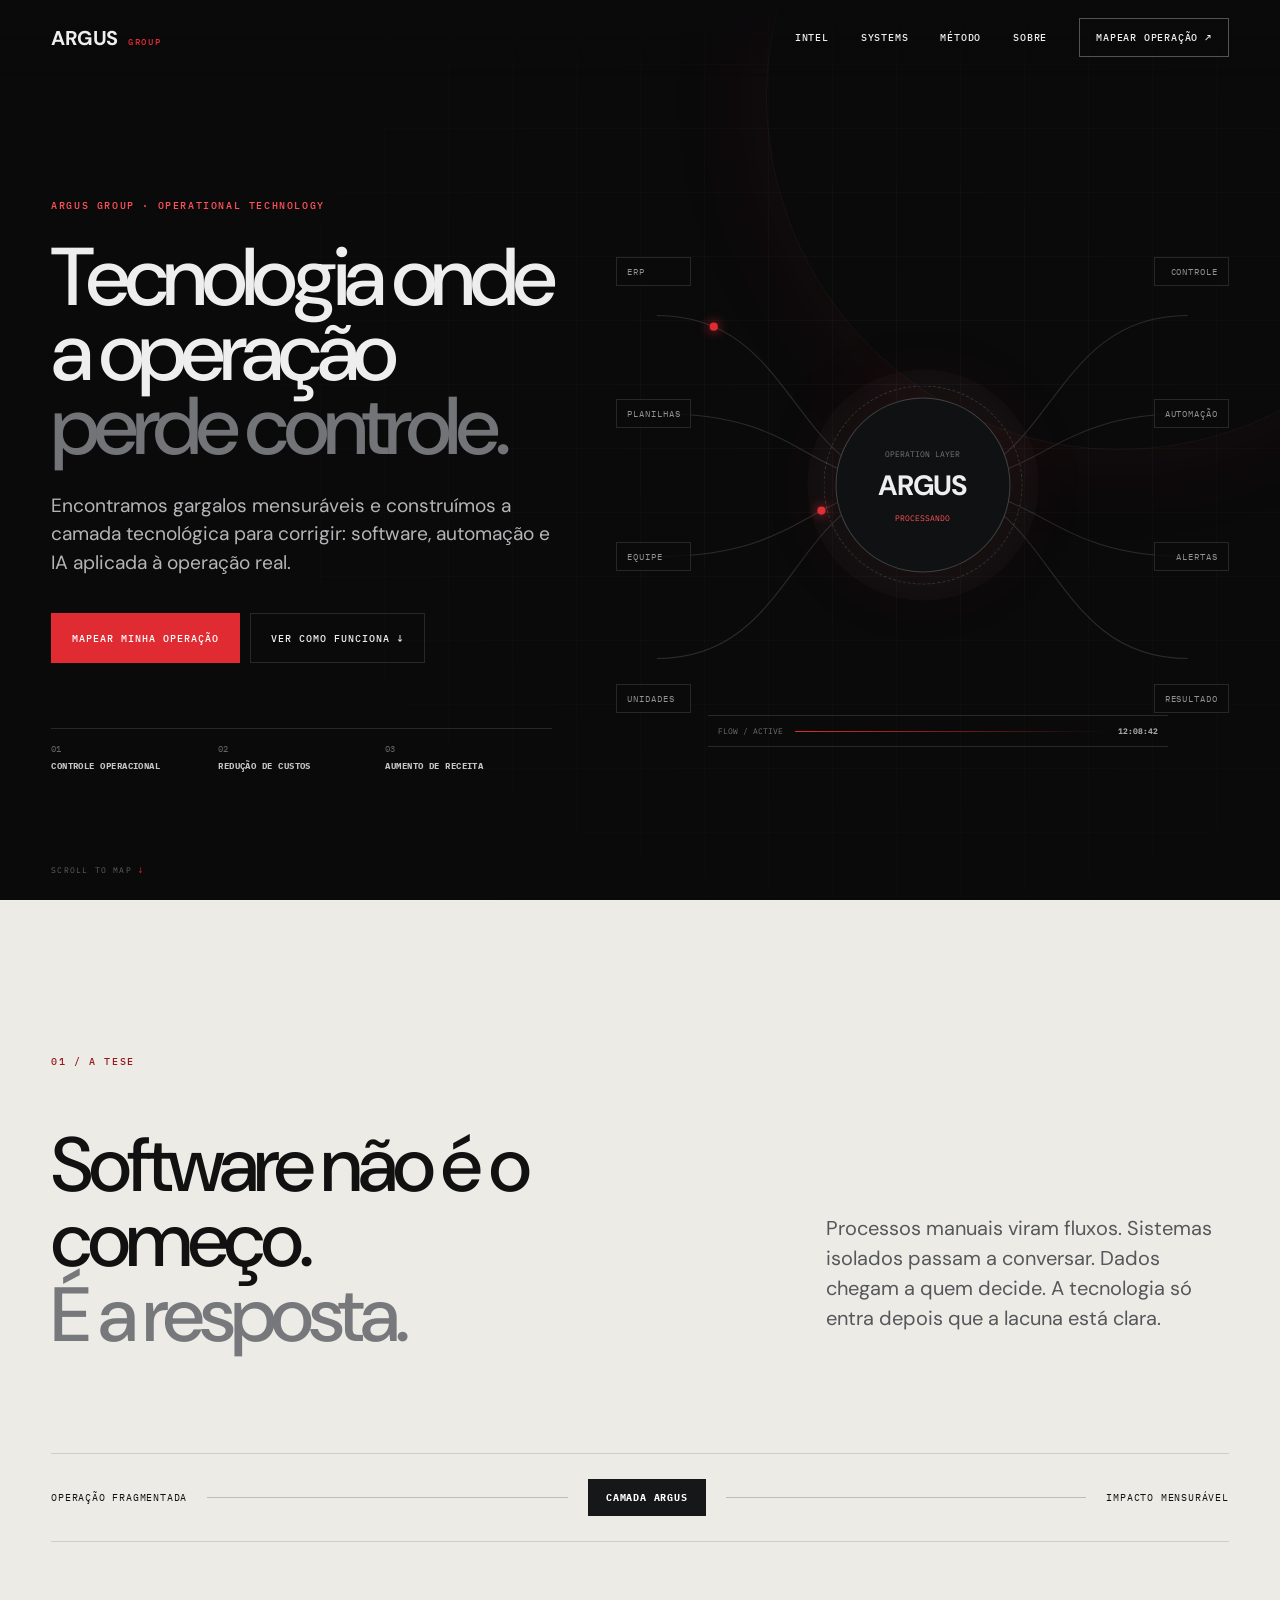
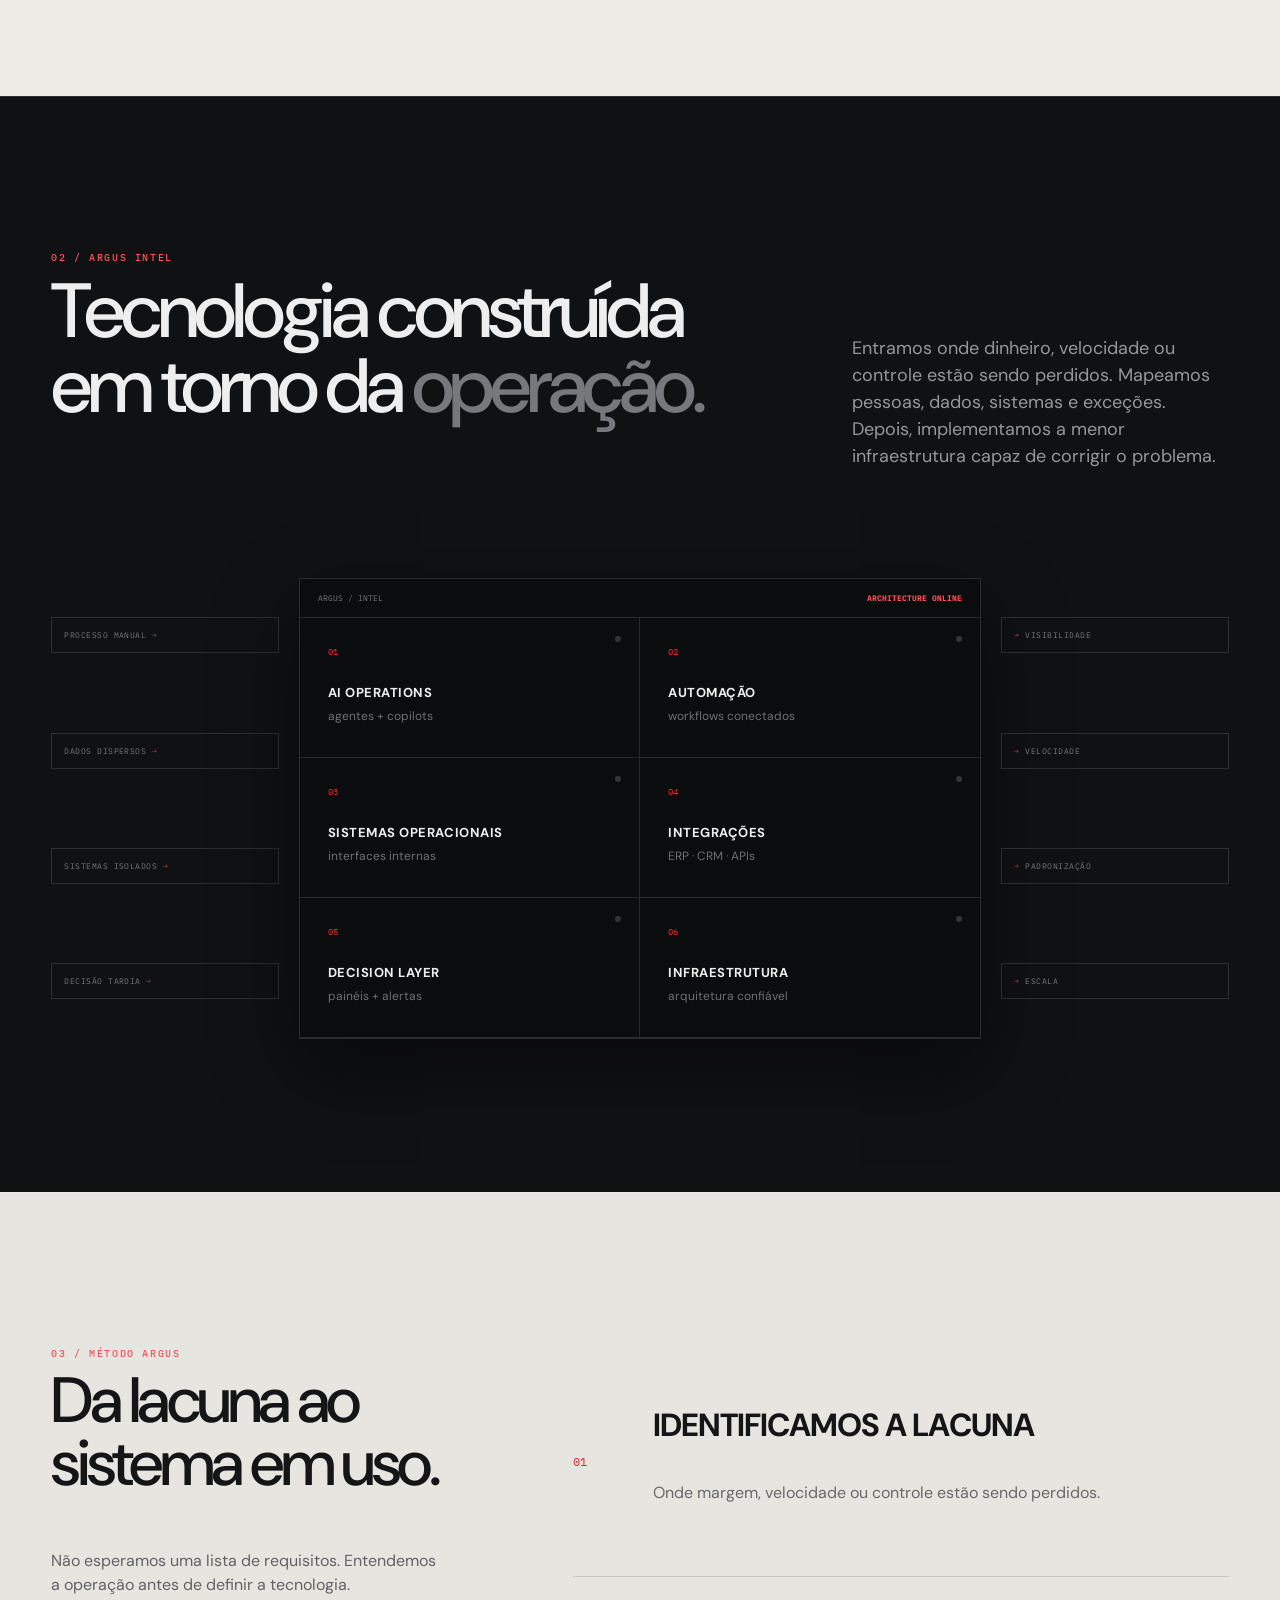
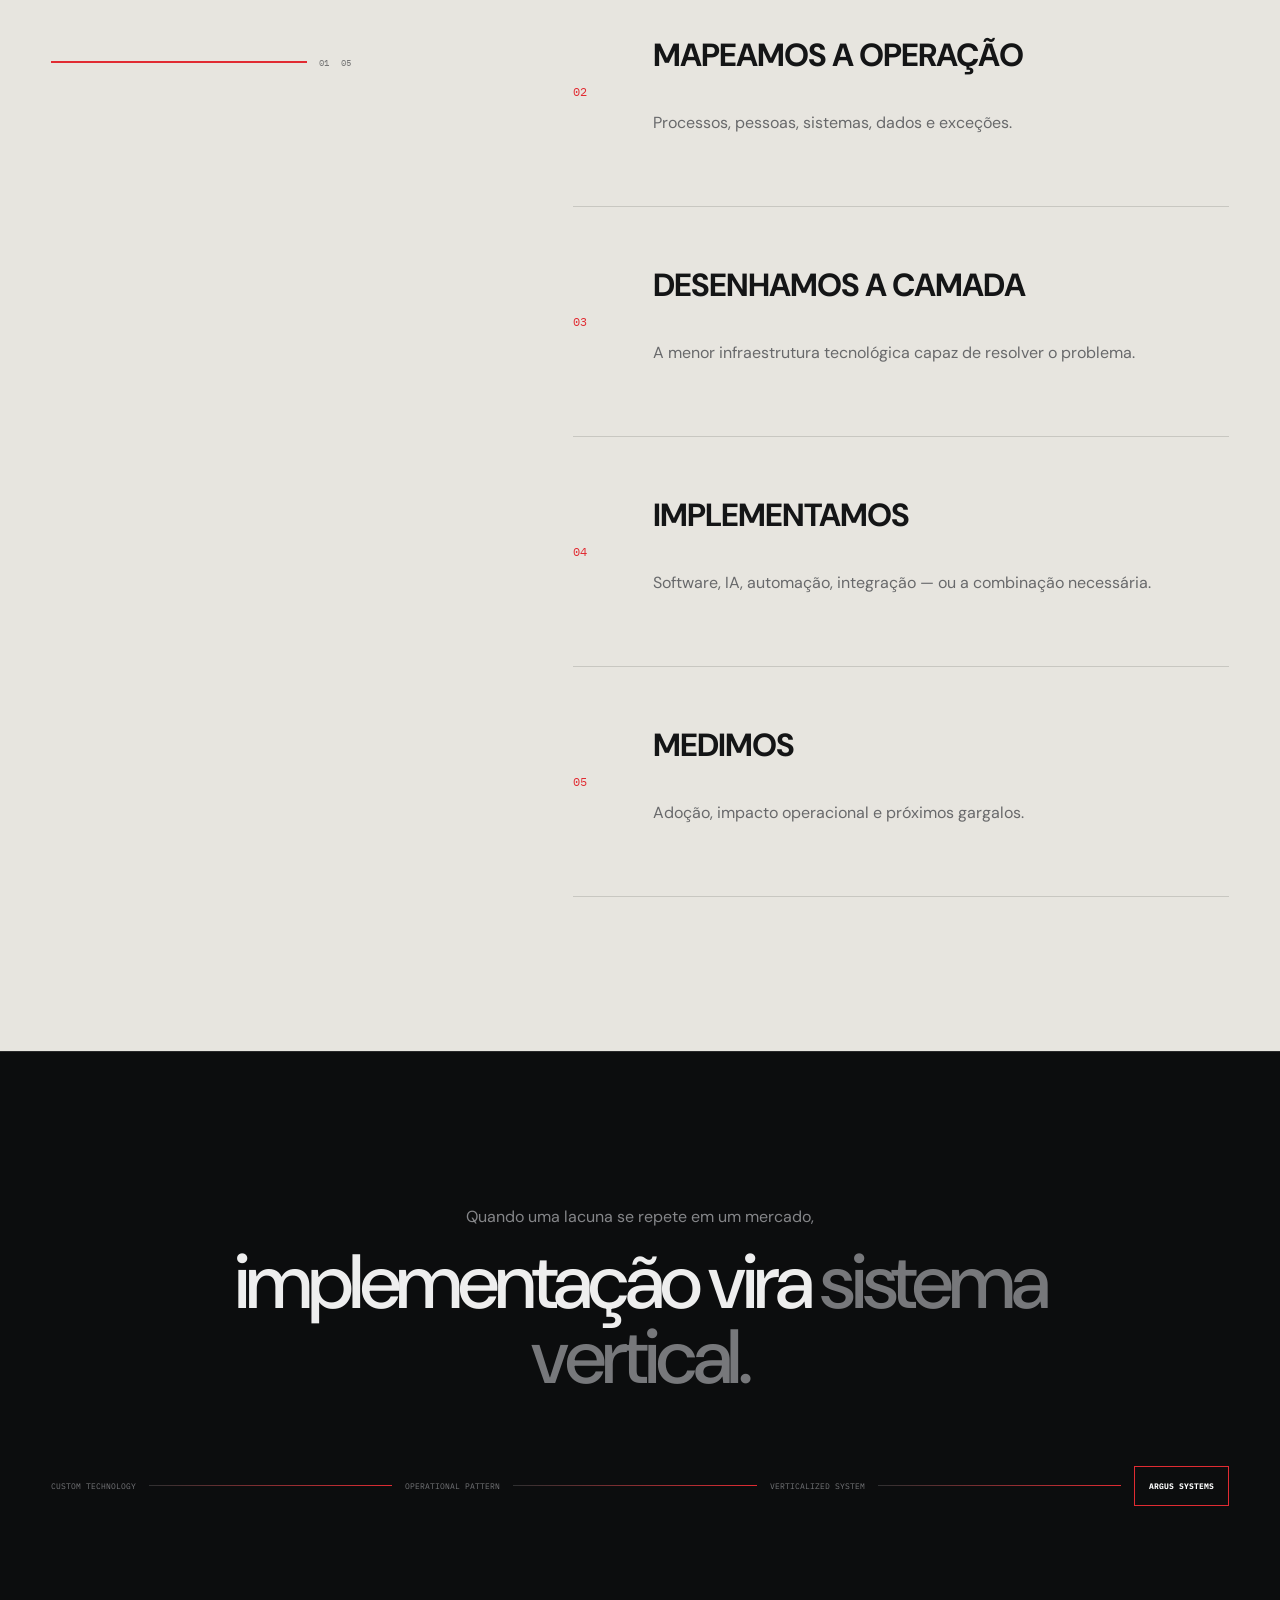
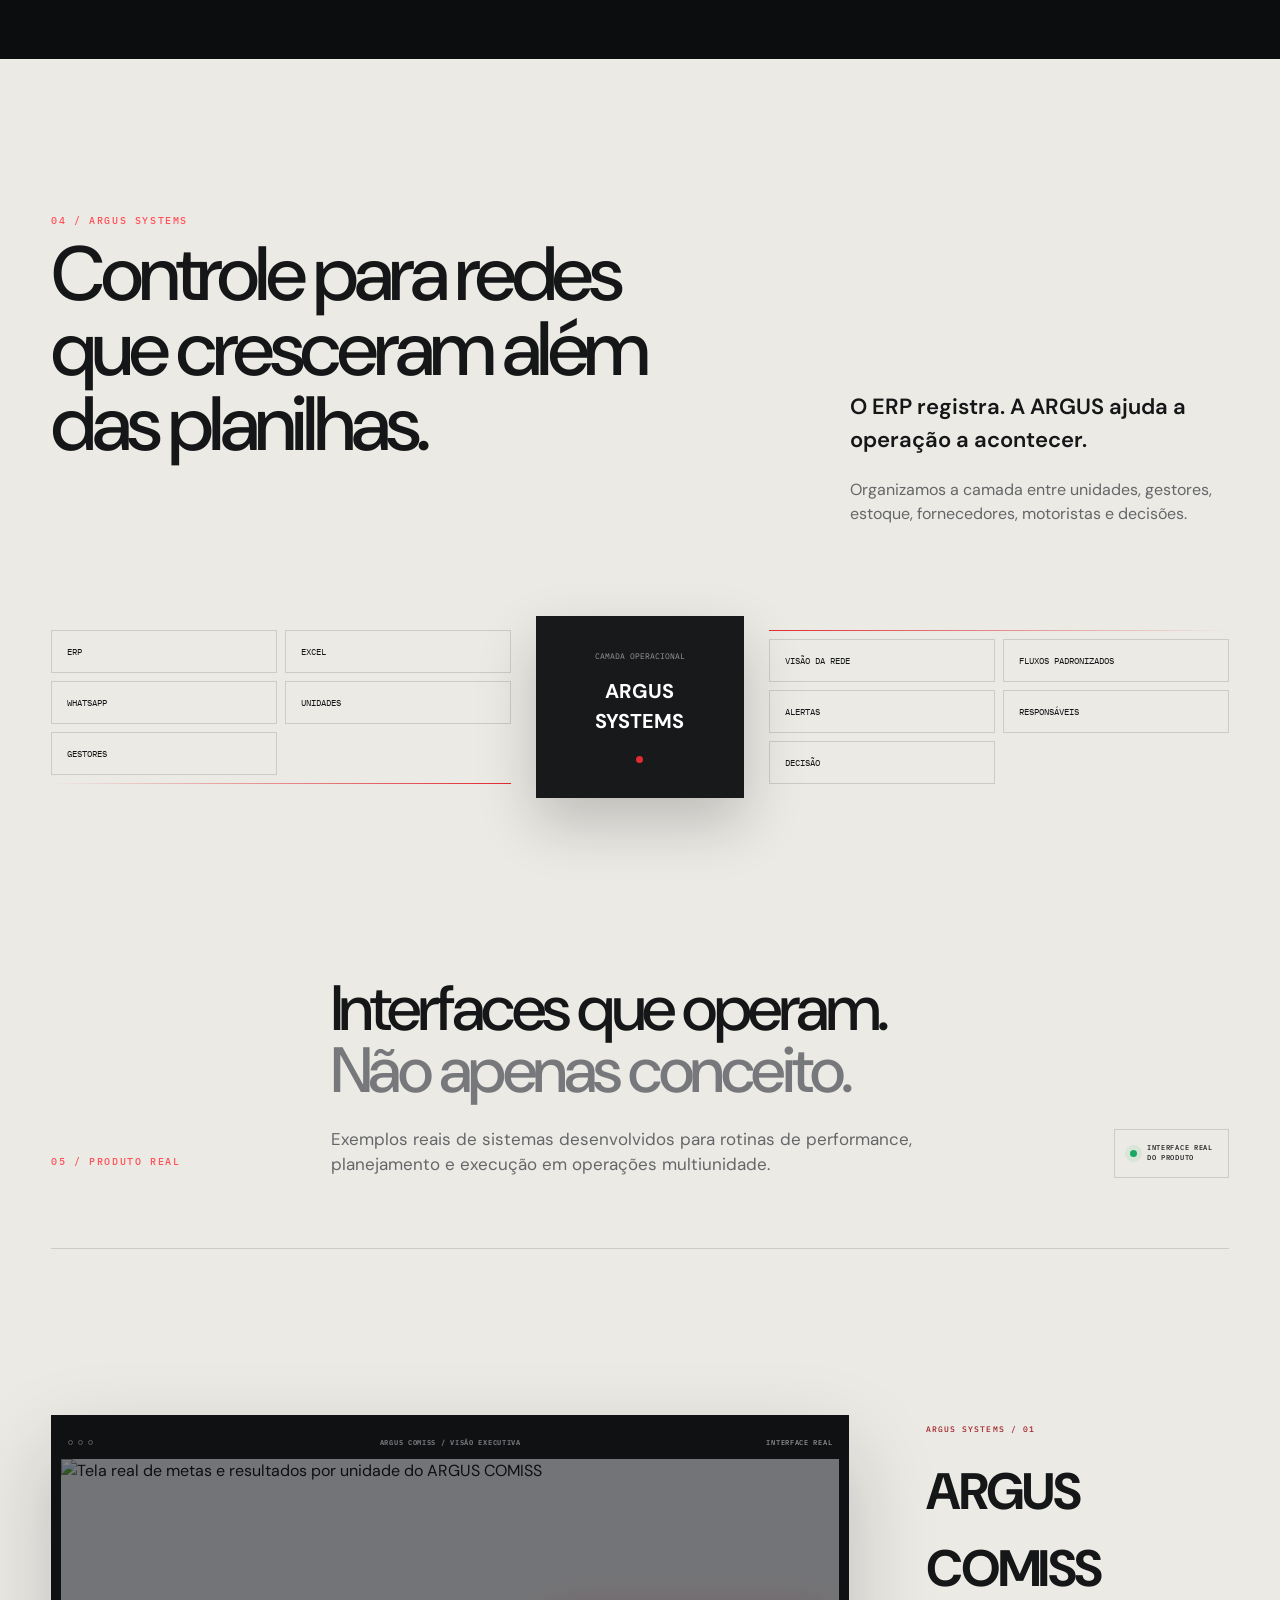
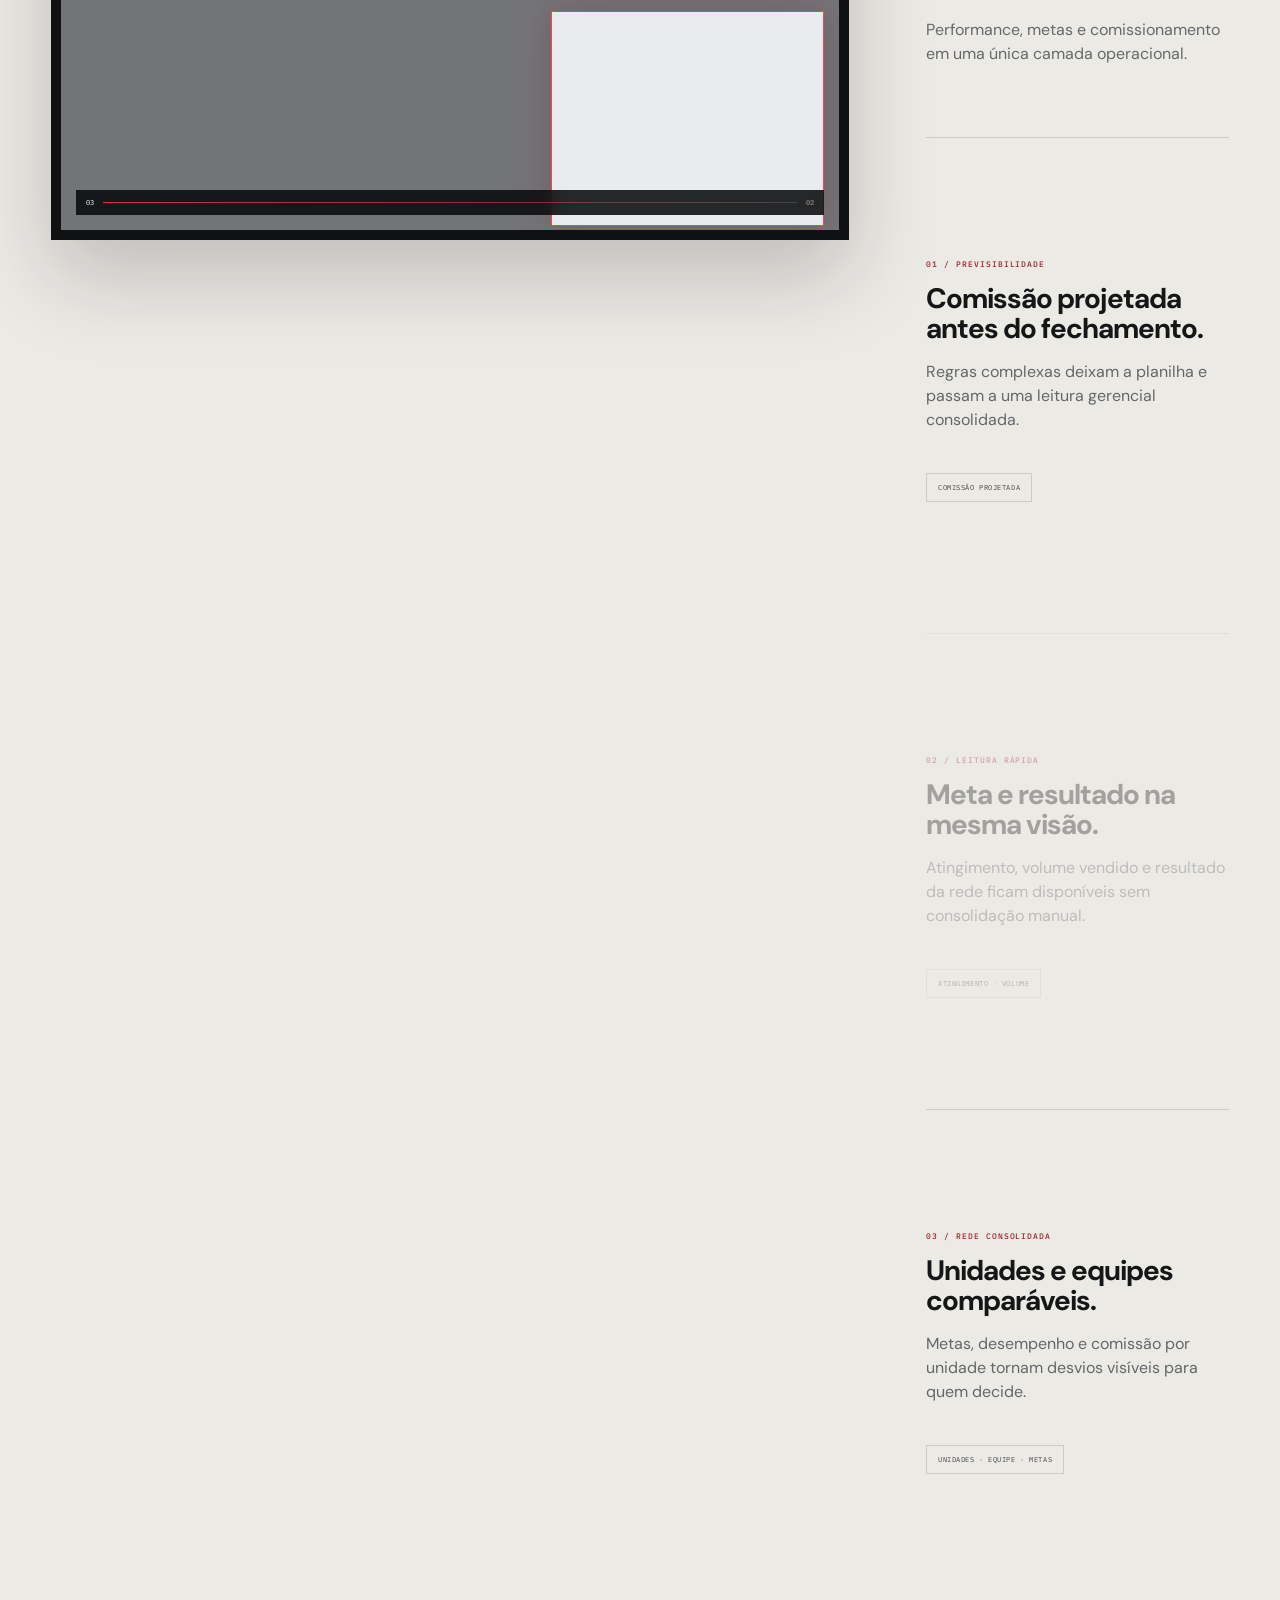
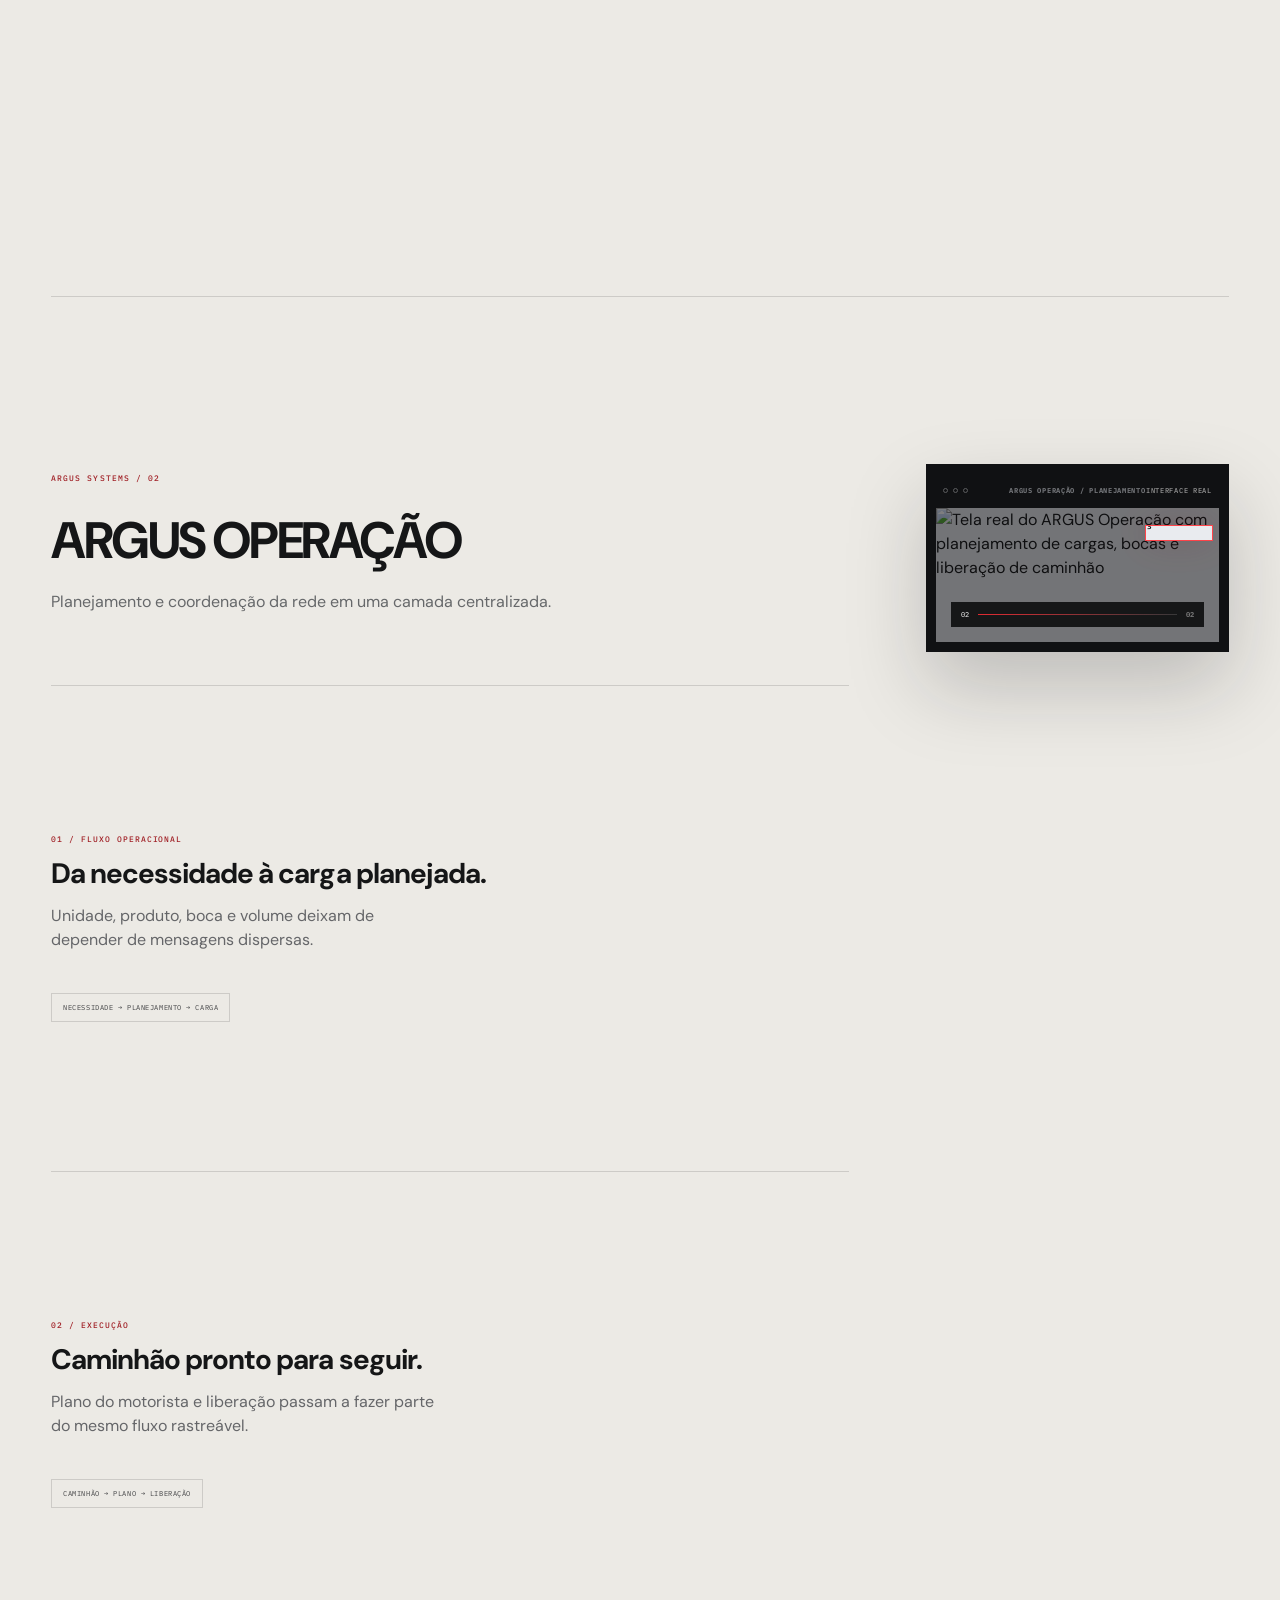
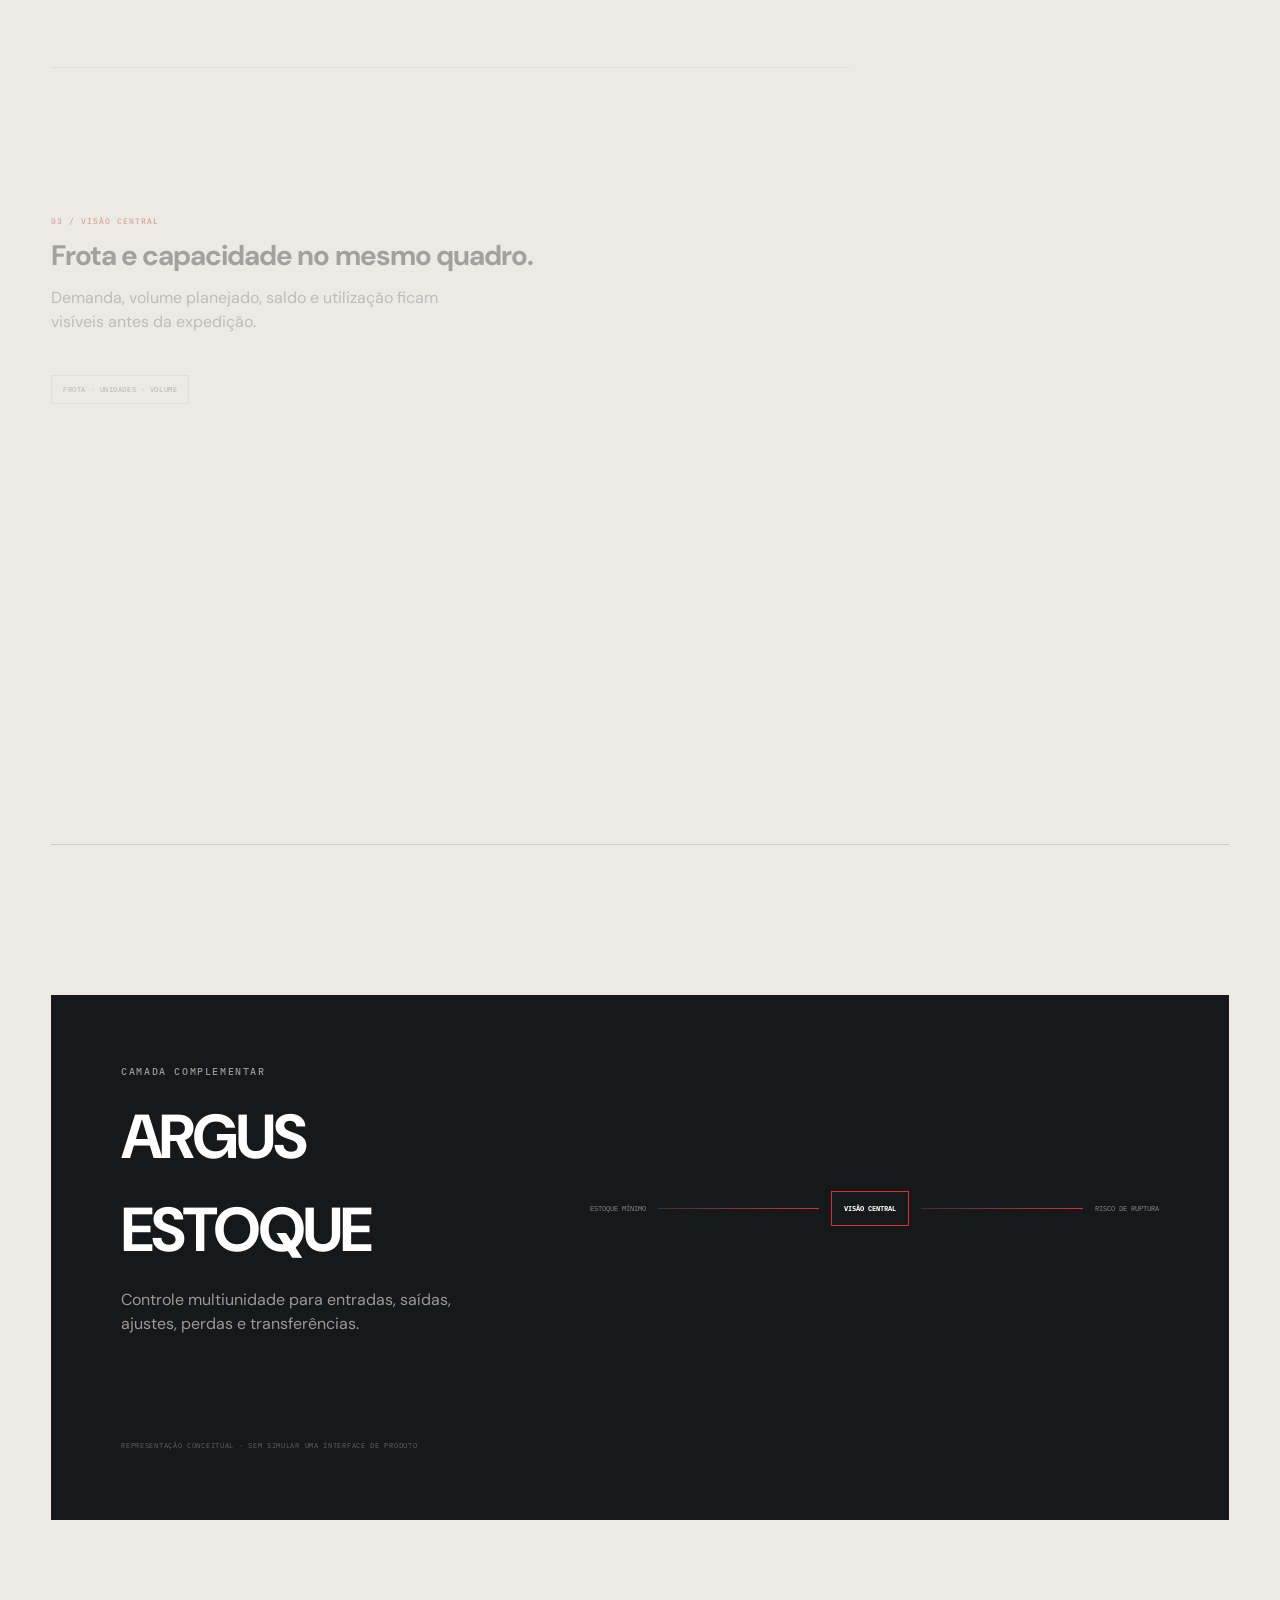
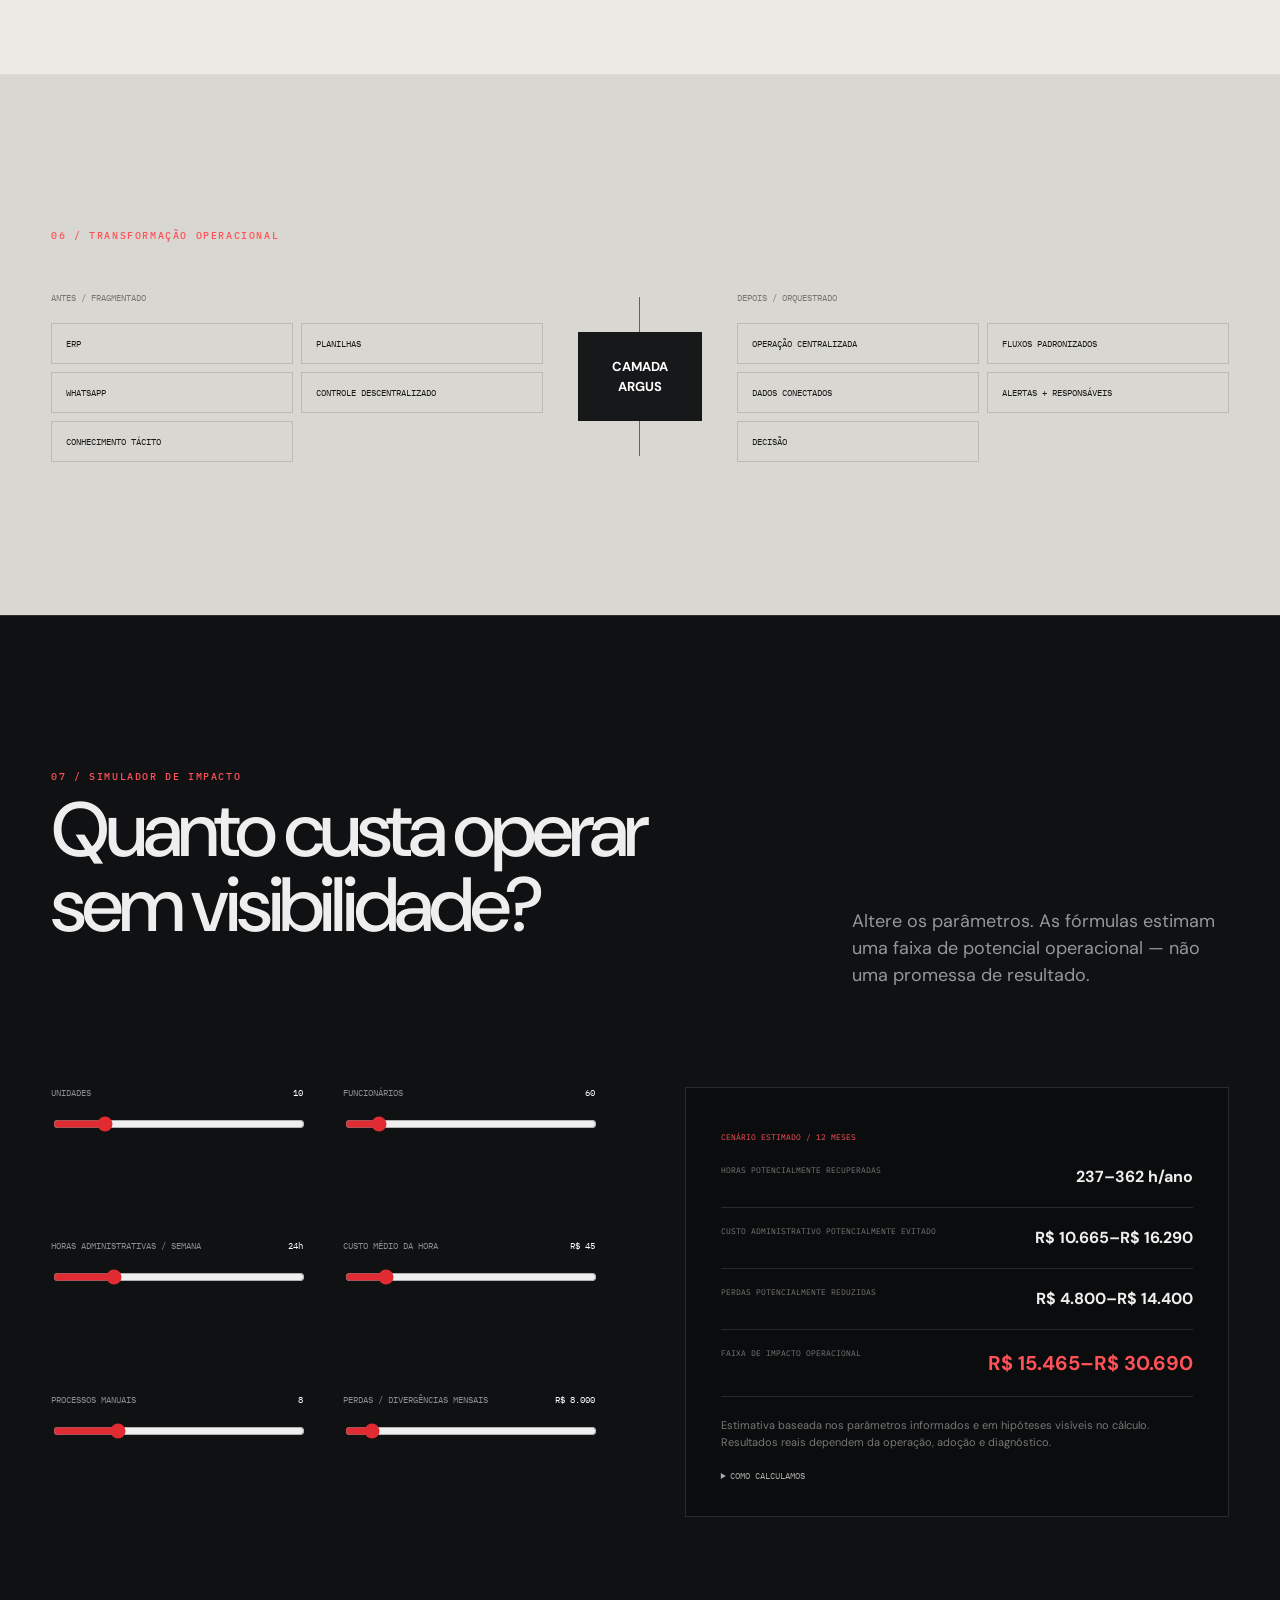
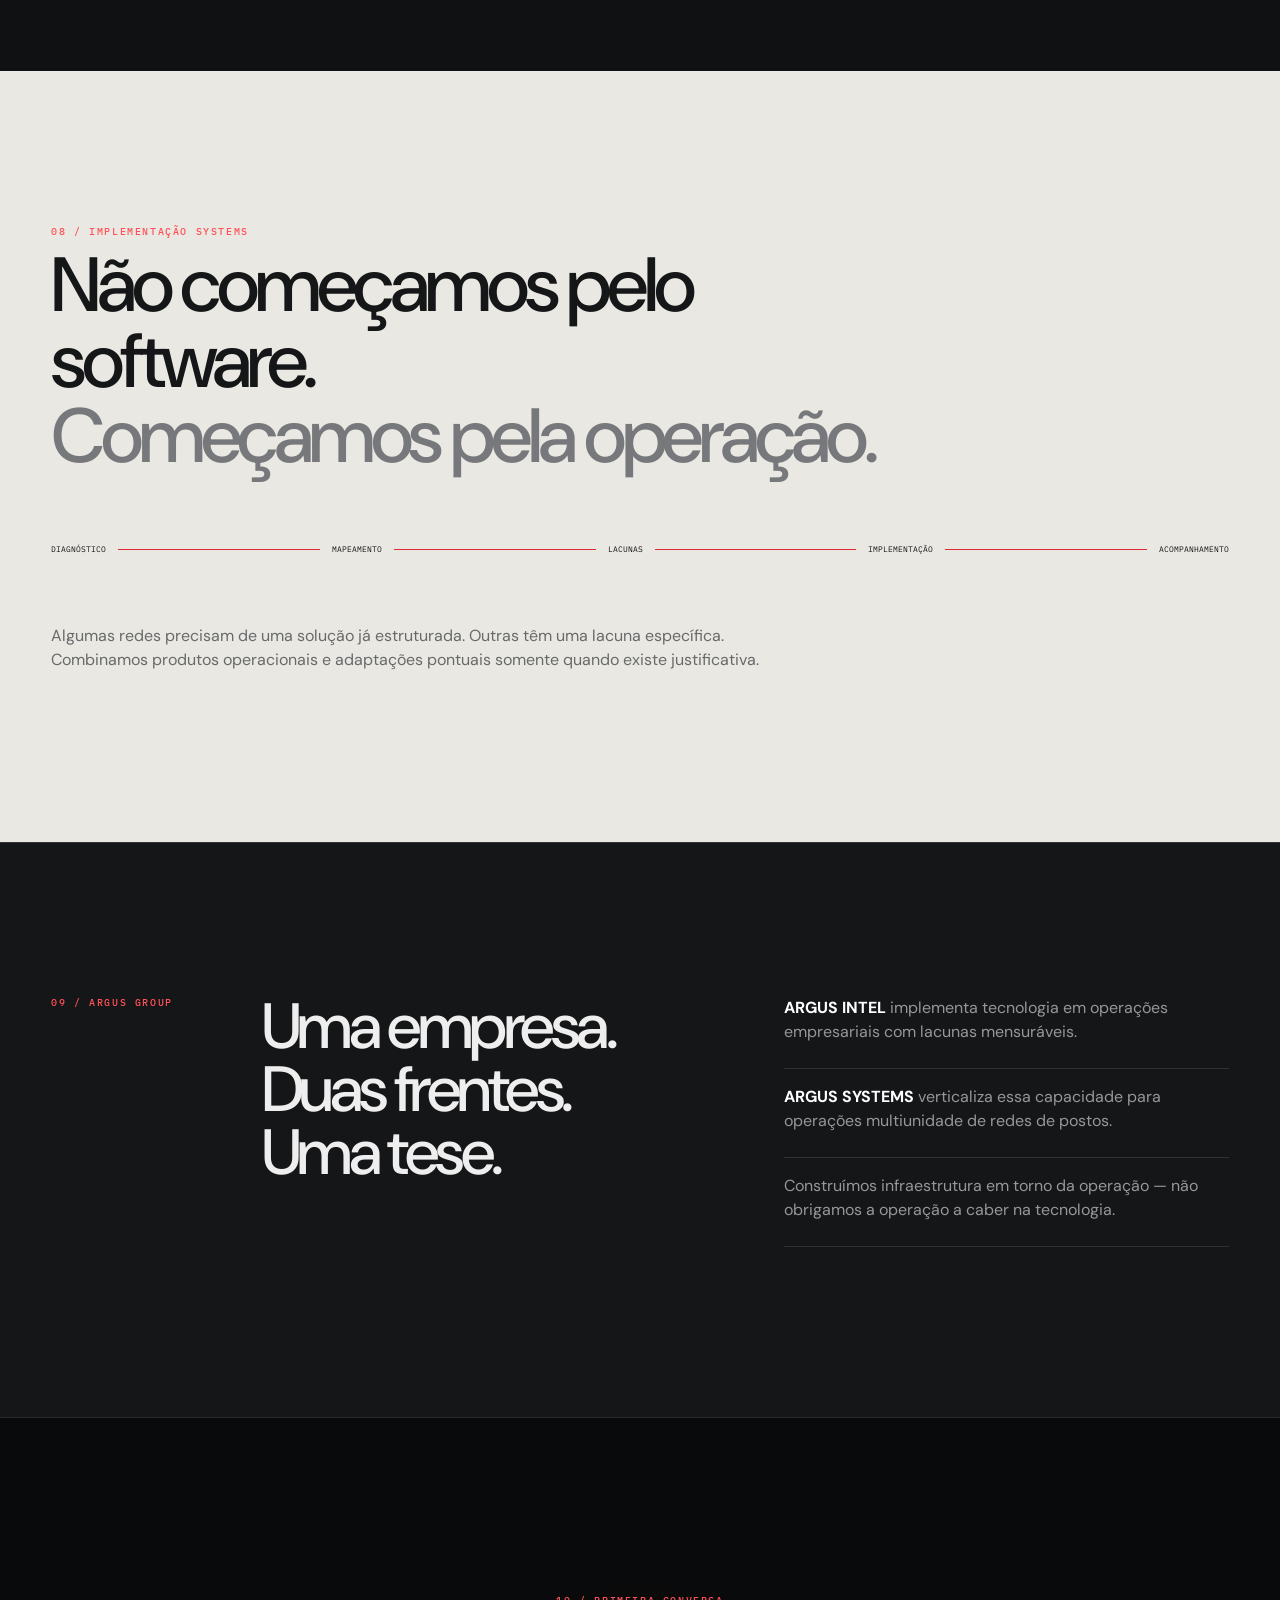
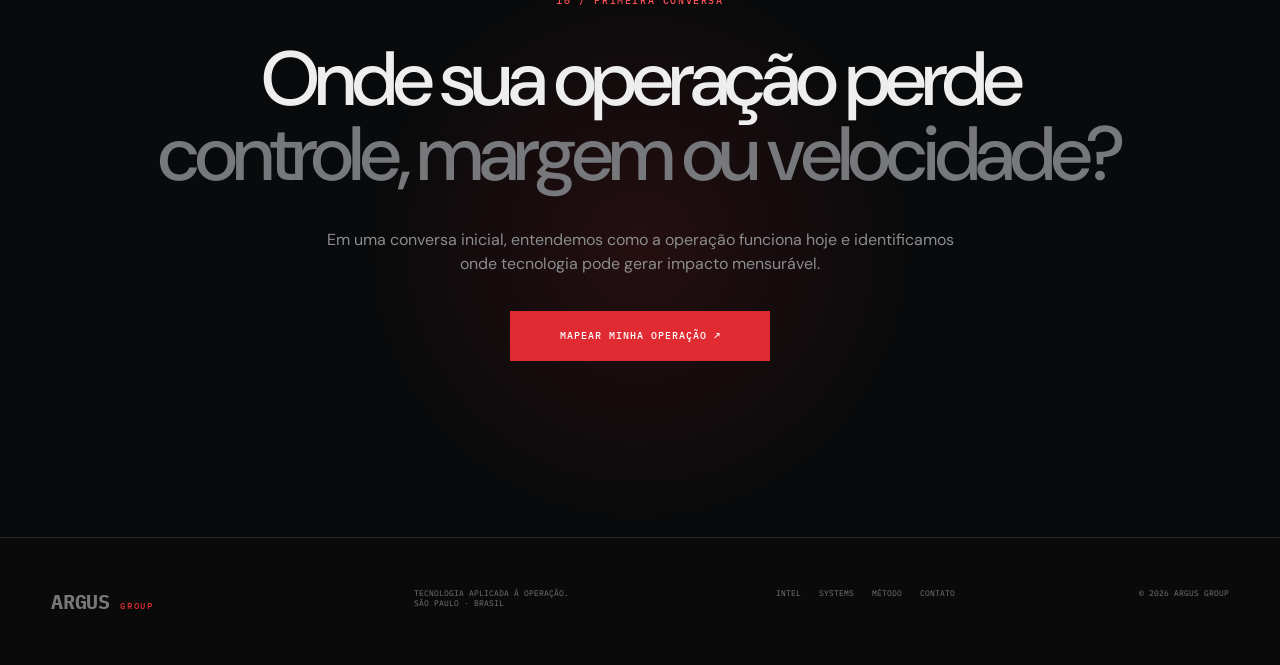
==== commit 542c9d17: "Remove binários de screenshots do PR" ====
--- a/index.html
+++ b/index.html
@@ -30,8 +30,40 @@
 
 <section class="systems" id="systems"><div class="wrap"><div class="systems-hero reveal"><div><p class="section-id">04 / ARGUS SYSTEMS</p><h2>Controle para redes que cresceram além das planilhas.</h2></div><div><p>O ERP registra. A ARGUS ajuda a operação a acontecer.</p><span>Organizamos a camada entre unidades, gestores, estoque, fornecedores, motoristas e decisões.</span></div></div>
   <div class="network reveal"><div class="network-source"><span>ERP</span><span>EXCEL</span><span>WHATSAPP</span><span>UNIDADES</span><span>GESTORES</span></div><div class="network-core"><small>CAMADA OPERACIONAL</small><b>ARGUS<br>SYSTEMS</b><i></i></div><div class="network-output"><span>VISÃO DA REDE</span><span>FLUXOS PADRONIZADOS</span><span>ALERTAS</span><span>RESPONSÁVEIS</span><span>DECISÃO</span></div></div>
-  <div class="product-story" id="produtos"><div class="product-copy"><p class="section-id">05 / PRODUTOS EM OPERAÇÃO</p><h2>Infraestrutura construída a partir de problemas reais.</h2><div class="product-tabs" role="tablist"><button role="tab" aria-selected="true" data-product="comiss">ARGUS COMISS <span>METAS + PERFORMANCE</span></button><button role="tab" aria-selected="false" data-product="fuel">DISTRIBUIÇÃO <span>PLANEJAMENTO + EXPEDIÇÃO</span></button><button role="tab" aria-selected="false" data-product="stock">ESTOQUE <span>CAMADA OPERACIONAL</span></button></div></div>
-    <div class="product-stage" data-stage="comiss"><div class="product-top"><span>ARGUS SYSTEMS / PRODUCT VIEW</span><b>LIVE OPERATION</b></div><div class="product-panel active" data-panel="comiss"><div class="ui-heading"><b>Performance da rede</b><span>VISÃO CONSOLIDADA</span></div><div class="metric"><small>COMISSÃO PROJETADA</small><strong>REGRAS PARAMETRIZADAS</strong><i style="--w:78%"></i></div><div class="metric"><small>ATINGIMENTO</small><strong>POR UNIDADE + EQUIPE</strong><i style="--w:61%"></i></div><div class="bars"><i style="--h:42%"></i><i style="--h:67%"></i><i style="--h:54%"></i><i style="--h:84%"></i><i style="--h:72%"></i><i style="--h:92%"></i></div><p>Metas, comissionamento e histórico em uma camada — sem depender de cálculos dispersos.</p></div><div class="product-panel" data-panel="fuel"><div class="flow-ops"><span>CAMINHÃO</span><i></i><span>BOCAS</span><i></i><span>CARGA</span><i></i><span>UNIDADES</span><i></i><span>PLANO</span><i></i><span>LIBERAÇÃO</span></div><div class="dispatch"><b>PLANEJAMENTO CENTRAL</b><span>NECESSIDADES</span><span>EXPEDIÇÃO</span><span>FROTA</span><span>VOLUMES</span></div><p>Mensagens e conhecimento tácito viram um fluxo operacional rastreável.</p></div><div class="product-panel" data-panel="stock"><div class="stock-map"><div><span>UNIDADE 01</span><i></i><b>IDEAL</b></div><div><span>UNIDADE 02</span><i></i><b>ATENÇÃO</b></div><div><span>UNIDADE 03</span><i></i><b>TRANSFERIR</b></div></div><p>Visual conceitual da camada de estoque: entrada, saída, perdas, transferências e risco de ruptura em visão central.</p></div></div>
+  <div class="product-proof" id="produtos">
+    <div class="proof-opening reveal"><p class="section-id">05 / PRODUTO REAL</p><div><h2>Interfaces que operam.<br><span>Não apenas conceito.</span></h2><p>Exemplos reais de sistemas desenvolvidos para rotinas de performance, planejamento e execução em operações multiunidade.</p></div><span class="proof-seal"><i></i>INTERFACE REAL<br>DO PRODUTO</span></div>
+
+    <article class="proof-chapter proof-comiss" data-proof-story>
+      <div class="proof-visual">
+        <div class="browser-frame"><header><span><i></i><i></i><i></i></span><b>ARGUS COMISS / VISÃO EXECUTIVA</b><small>INTERFACE REAL</small></header><div class="screenshot-viewport">
+          <img class="proof-image active" data-proof-image="overview" src="assets/products/argus-comiss-dashboard.png" width="1901" height="905" alt="Dashboard executivo real do ARGUS COMISS com comissão projetada, atingimento, volume vendido, equipe e unidades" loading="lazy" decoding="async">
+          <img class="proof-image" data-proof-image="units" src="assets/products/argus-comiss-metas.png" width="1901" height="905" alt="Tela real de metas e resultados por unidade do ARGUS COMISS" loading="lazy" decoding="async">
+          <div class="image-spotlight" aria-hidden="true"></div><div class="proof-index"><span>01</span><i></i><b>02</b></div>
+        </div></div>
+      </div>
+      <div class="proof-narrative"><div class="product-heading"><span>ARGUS SYSTEMS / 01</span><h3>ARGUS COMISS</h3><p>Performance, metas e comissionamento em uma única camada operacional.</p></div>
+        <div class="proof-step active" data-image="overview" data-focus="commission"><small>01 / PREVISIBILIDADE</small><h4>Comissão projetada antes do fechamento.</h4><p>Regras complexas deixam a planilha e passam a uma leitura gerencial consolidada.</p><span>COMISSÃO PROJETADA</span></div>
+        <div class="proof-step" data-image="overview" data-focus="performance"><small>02 / LEITURA RÁPIDA</small><h4>Meta e resultado na mesma visão.</h4><p>Atingimento, volume vendido e resultado da rede ficam disponíveis sem consolidação manual.</p><span>ATINGIMENTO · VOLUME</span></div>
+        <div class="proof-step" data-image="units" data-focus="units"><small>03 / REDE CONSOLIDADA</small><h4>Unidades e equipes comparáveis.</h4><p>Metas, desempenho e comissão por unidade tornam desvios visíveis para quem decide.</p><span>UNIDADES · EQUIPE · METAS</span></div>
+      </div>
+    </article>
+
+    <article class="proof-chapter proof-operation" data-proof-story>
+      <div class="proof-visual">
+        <div class="browser-frame"><header><span><i></i><i></i><i></i></span><b>ARGUS OPERAÇÃO / PLANEJAMENTO</b><small>INTERFACE REAL</small></header><div class="screenshot-viewport">
+          <img class="proof-image active" data-proof-image="planning" src="assets/products/argus-operacao-planejamento.png" width="1897" height="907" alt="Tela real do ARGUS Operação com planejamento de cargas, bocas e liberação de caminhão" loading="lazy" decoding="async">
+          <img class="proof-image" data-proof-image="fleet" src="assets/products/argus-operacao-frota.png" width="1891" height="908" alt="Tela real de frota planejada do ARGUS Operação" loading="lazy" decoding="async">
+          <div class="image-spotlight" aria-hidden="true"></div><div class="proof-index"><span>01</span><i></i><b>02</b></div>
+        </div></div>
+      </div>
+      <div class="proof-narrative"><div class="product-heading"><span>ARGUS SYSTEMS / 02</span><h3>ARGUS OPERAÇÃO</h3><p>Planejamento e coordenação da rede em uma camada centralizada.</p></div>
+        <div class="proof-step active" data-image="planning" data-focus="load"><small>01 / FLUXO OPERACIONAL</small><h4>Da necessidade à carga planejada.</h4><p>Unidade, produto, boca e volume deixam de depender de mensagens dispersas.</p><span>NECESSIDADE → PLANEJAMENTO → CARGA</span></div>
+        <div class="proof-step" data-image="planning" data-focus="release"><small>02 / EXECUÇÃO</small><h4>Caminhão pronto para seguir.</h4><p>Plano do motorista e liberação passam a fazer parte do mesmo fluxo rastreável.</p><span>CAMINHÃO → PLANO → LIBERAÇÃO</span></div>
+        <div class="proof-step" data-image="fleet" data-focus="fleet"><small>03 / VISÃO CENTRAL</small><h4>Frota e capacidade no mesmo quadro.</h4><p>Demanda, volume planejado, saldo e utilização ficam visíveis antes da expedição.</p><span>FROTA · UNIDADES · VOLUME</span></div>
+      </div>
+    </article>
+
+    <div class="stock-concept reveal"><div><p class="section-id">CAMADA COMPLEMENTAR</p><h3>ARGUS ESTOQUE</h3><p>Controle multiunidade para entradas, saídas, ajustes, perdas e transferências.</p></div><div class="stock-signal"><span>ESTOQUE MÍNIMO</span><i></i><b>VISÃO CENTRAL</b><i></i><span>RISCO DE RUPTURA</span></div><small>REPRESENTAÇÃO CONCEITUAL · SEM SIMULAR UMA INTERFACE DE PRODUTO</small></div>
   </div>
 </div></section>
 
--- a/styles.css
+++ b/styles.css
@@ -8,3 +8,14 @@
 @media(max-width:900px){.navlinks{display:none;position:absolute;top:64px;left:0;right:0;padding:25px var(--pad);background:#0a0a0b;flex-direction:column;align-items:flex-start;border-bottom:1px solid var(--line)}.navlinks.open{display:flex}.navlinks small{display:inline;margin-left:10px;color:#666}.menu{display:block}.hero-layout,.manifest-copy,.split-heading,.systems-hero,.product-story,.about-grid{grid-template-columns:1fr}.hero{padding-top:120px}.hero h1{font-size:clamp(50px,10vw,76px)}.orchestrator{min-height:460px}.architecture{grid-template-columns:1fr}.arch-side{display:grid;grid-template-columns:repeat(4,1fr);gap:6px}.method-grid{grid-template-columns:1fr}.method-sticky{position:relative;top:auto}.transition-flow{overflow:auto;justify-content:flex-start}.transition-flow i{min-width:30px}.network{grid-template-columns:1fr;margin:60px 0 100px}.network-core{max-width:250px;margin:auto}.product-copy{position:relative;top:auto}.product-stage{min-height:560px}.calc-grid{grid-template-columns:1fr}.about-grid .section-id{grid-column:1/-1}footer{grid-template-columns:1fr 1fr}.scroll-mark{display:none}}
 @media(max-width:600px){:root{--pad:20px}.hero{min-height:auto;padding-bottom:60px}.hero h1{font-size:48px}.actions{flex-direction:column;align-items:stretch}.outcomes{grid-template-columns:1fr}.outcomes span{padding:12px 0;border-bottom:1px solid var(--line)}.orchestrator{min-height:360px;margin-top:30px}.source span{font-size:6px;padding:6px}.core{width:120px}.core b{font-size:20px}.console{display:none}section{padding:90px 0}h2{font-size:42px}.manifest-copy p{font-size:16px}.signal-row{overflow:auto}.signal-row>*{white-space:nowrap}.architecture{margin-top:50px}.arch-side{grid-template-columns:1fr 1fr}.layers article{padding:18px;min-height:120px}.layers b{font-size:10px}.steps article{grid-template-columns:45px 1fr;min-height:190px}.transition-flow span,.transition-flow b{white-space:nowrap}.network-source,.network-output{grid-template-columns:1fr 1fr}.product-tabs button span{display:none}.product-stage{padding:10px;min-height:500px}.product-panel{padding:25px 15px;min-height:450px}.flow-ops{padding-top:70px}.ba-grid{grid-template-columns:1fr}.ba-core{display:flex;align-items:center;justify-content:center}.ba-core i{width:35px;height:1px;margin:0}.calc-grid form{grid-template-columns:1fr}.calc-result{padding:20px}.engagement-flow{overflow:auto}.engagement-flow span{white-space:nowrap}.engagement-flow i{min-width:25px}.about-grid{grid-template-columns:1fr}.contact h2{font-size:40px}footer{grid-template-columns:1fr}footer>div:nth-of-type(2){flex-wrap:wrap}}
 @media(prefers-reduced-motion:reduce){html{scroll-behavior:auto}*,*:before,*:after{animation-duration:.001ms!important;animation-iteration-count:1!important;transition-duration:.001ms!important}.reveal{opacity:1;transform:none}.hero-grid{animation:none}.packets{display:none}}
+/* Real product proof — the interface remains the evidence. */
+.product-proof{margin-top:clamp(100px,14vw,190px)}
+.proof-opening{display:grid;grid-template-columns:.3fr 1fr auto;gap:clamp(25px,5vw,80px);align-items:end;padding-bottom:70px;border-bottom:1px solid #0002}
+.proof-opening h2{margin:0;font-size:clamp(42px,5vw,72px)}.proof-opening>div>p{max-width:610px;margin:24px 0 0;color:#656669;font-size:17px}.proof-seal{display:flex;align-items:center;gap:10px;padding:13px 15px;border:1px solid #0002;font:500 7px/1.5 var(--mono);letter-spacing:.1em}.proof-seal i{width:7px;height:7px;border-radius:50%;background:#18a864;box-shadow:0 0 0 5px #18a86416}
+.proof-chapter{display:grid;grid-template-columns:minmax(0,1.45fr) minmax(300px,.55fr);gap:clamp(40px,6vw,90px);align-items:start;padding:clamp(100px,13vw,180px) 0;border-bottom:1px solid #0002}.proof-operation .proof-visual{order:2}.proof-operation .proof-narrative{order:1}.proof-visual{position:sticky;top:100px;min-width:0}.browser-frame{padding:10px;background:#101113;box-shadow:0 35px 80px #13141635}.browser-frame>header{display:grid;grid-template-columns:1fr auto 1fr;align-items:center;height:34px;padding:0 7px;color:#737579;font:500 7px var(--mono);letter-spacing:.1em}.browser-frame>header>span{display:flex;gap:5px}.browser-frame>header i{display:block;width:5px;height:5px;border:1px solid #5b5c5e;border-radius:50%}.browser-frame>header small{text-align:right;color:#999;font:inherit}.screenshot-viewport{position:relative;aspect-ratio:1901/905;overflow:hidden;background:#e9ebef}.proof-image{position:absolute;inset:0;width:100%;height:100%;object-fit:contain;opacity:0;transform:scale(1.018);transition:opacity .65s var(--ease),transform 1.1s var(--ease);will-change:transform,opacity}.proof-image.active{opacity:1;transform:scale(1)}.image-spotlight{position:absolute;z-index:2;pointer-events:none;border:1px solid #ff4349;box-shadow:0 0 0 999px #08090b85,0 0 35px #e12b3240;opacity:0;transition:inset .8s var(--ease),opacity .5s}.proof-index{position:absolute;z-index:3;left:15px;right:15px;bottom:15px;display:flex;align-items:center;gap:9px;padding:8px 10px;background:#090a0bde;color:#fff;font:7px var(--mono);backdrop-filter:blur(8px)}.proof-index i{flex:1;height:1px;background:linear-gradient(90deg,var(--red),#ffffff25)}.proof-index b{color:#777}
+.proof-narrative{padding-bottom:15vh}.product-heading{padding-bottom:55px}.product-heading>span{color:#a01f25;font:500 8px var(--mono);letter-spacing:.13em}.product-heading h3{margin:15px 0 10px;font-size:clamp(35px,4vw,58px);letter-spacing:-.05em}.product-heading p{color:#66686a}.proof-step{min-height:54vh;display:flex;flex-direction:column;justify-content:center;padding:35px 0;border-top:1px solid #0002;opacity:.34;transition:opacity .45s,transform .6s var(--ease);transform:translateY(10px)}.proof-step.active{opacity:1;transform:none}.proof-step small{color:#a01f25;font:500 8px var(--mono);letter-spacing:.12em}.proof-step h4{margin:15px 0;font-size:clamp(23px,2.2vw,32px);line-height:1.08;letter-spacing:-.035em}.proof-step p{color:#656669;max-width:390px}.proof-step>span{width:max-content;max-width:100%;margin-top:25px;padding:9px 11px;border:1px solid #0002;color:#424345;font:7px var(--mono);letter-spacing:.08em}
+.proof-comiss[data-focus=commission] .image-spotlight{inset:25% 65% 55% 2%;opacity:1}.proof-comiss[data-focus=performance] .image-spotlight{inset:25% 24% 55% 34%;opacity:1}.proof-comiss[data-focus=units] .image-spotlight{inset:41% 2% 1% 63%;opacity:1}.proof-operation[data-focus=load] .image-spotlight{inset:27% 2% 17% 45%;opacity:1}.proof-operation[data-focus=release] .image-spotlight{inset:13% 2% 75% 74%;opacity:1}.proof-operation[data-focus=fleet] .image-spotlight{inset:24% 2% 50% 19%;opacity:1}
+.stock-concept{display:grid;grid-template-columns:.8fr 1.2fr;gap:7vw;align-items:center;margin-top:clamp(80px,12vw,150px);padding:clamp(35px,6vw,70px);background:#17181a;color:#fff}.stock-concept h3{margin:12px 0;font-size:clamp(36px,5vw,62px);letter-spacing:-.05em}.stock-concept p{max-width:440px;color:#999}.stock-signal{display:flex;align-items:center;gap:12px;font:7px var(--mono);color:#8d8e90}.stock-signal i{flex:1;height:1px;background:linear-gradient(90deg,#ffffff1f,var(--red))}.stock-signal b{padding:12px;border:1px solid var(--red);color:#fff;white-space:nowrap}.stock-concept>small{grid-column:1/-1;color:#656669;font:7px var(--mono);letter-spacing:.1em}
+@media(max-width:1000px){.proof-opening{grid-template-columns:1fr 1fr}.proof-opening>.section-id{grid-column:1/-1}.proof-chapter{grid-template-columns:1fr}.proof-operation .proof-visual{order:1}.proof-operation .proof-narrative{order:2}.proof-visual{position:relative;top:auto}.proof-narrative{display:grid;grid-template-columns:repeat(3,1fr);gap:16px;padding:0}.product-heading{grid-column:1/-1;padding-bottom:20px}.proof-step{min-height:0;padding:25px 0;opacity:1;transform:none}.image-spotlight{display:none}.stock-concept{grid-template-columns:1fr}}
+@media(max-width:650px){.proof-opening{grid-template-columns:1fr}.proof-seal{width:max-content}.proof-chapter{padding:85px 0}.browser-frame{margin-inline:calc(var(--pad)*-1);padding:6px 0}.browser-frame>header{padding-inline:12px}.screenshot-viewport{aspect-ratio:1.12}.proof-image{width:auto;max-width:none;height:100%;object-fit:cover;object-position:left center}.proof-comiss .proof-image{left:-18%;width:210%}.proof-operation .proof-image{left:-48%;width:205%}.proof-narrative{display:flex;gap:0;overflow-x:auto;scroll-snap-type:x mandatory;padding-bottom:15px}.product-heading{flex:0 0 100%;padding-right:30px}.proof-step{flex:0 0 86%;padding:25px 25px 25px 0;scroll-snap-align:start}.proof-index{bottom:8px}.stock-concept{padding:28px 22px}.stock-signal{overflow:auto}.stock-signal i{min-width:25px}.stock-signal span{white-space:nowrap}}
+@media(prefers-reduced-motion:reduce){.proof-image,.image-spotlight,.proof-step{transition:none!important;will-change:auto}}
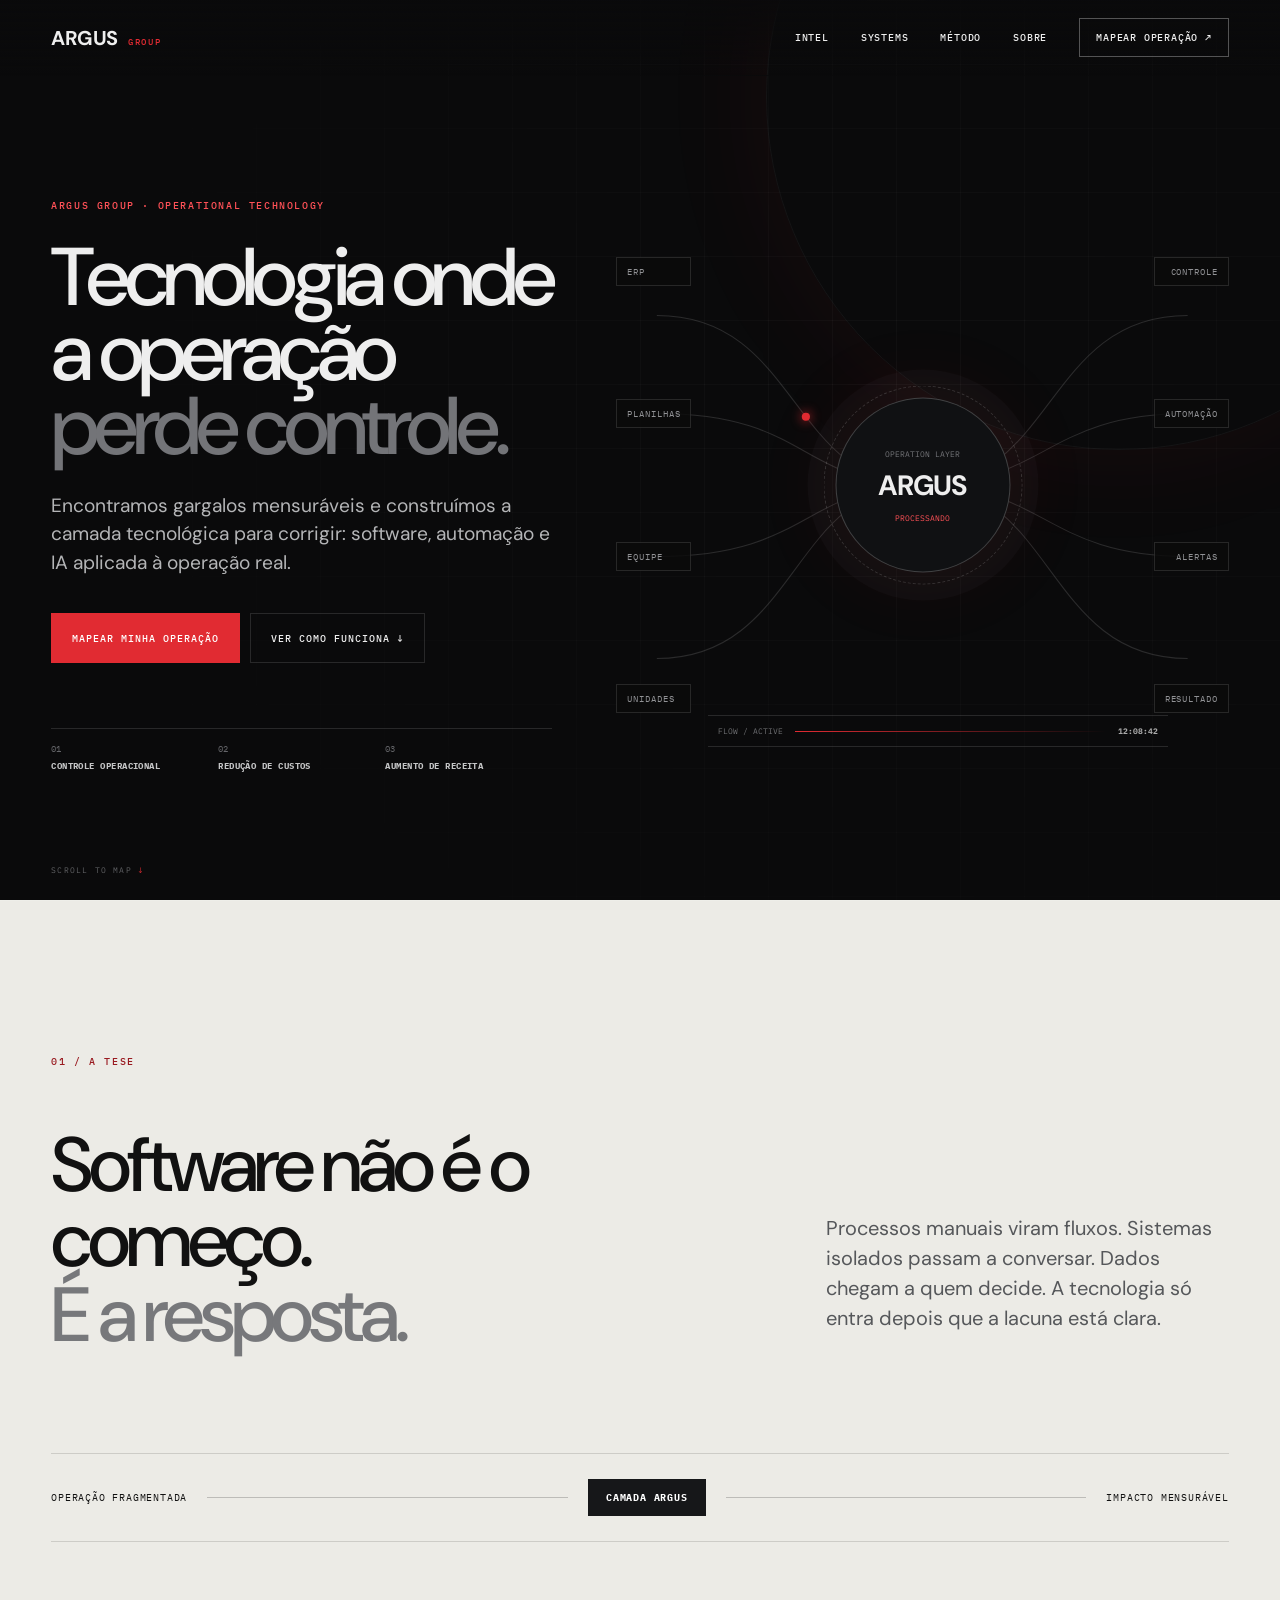
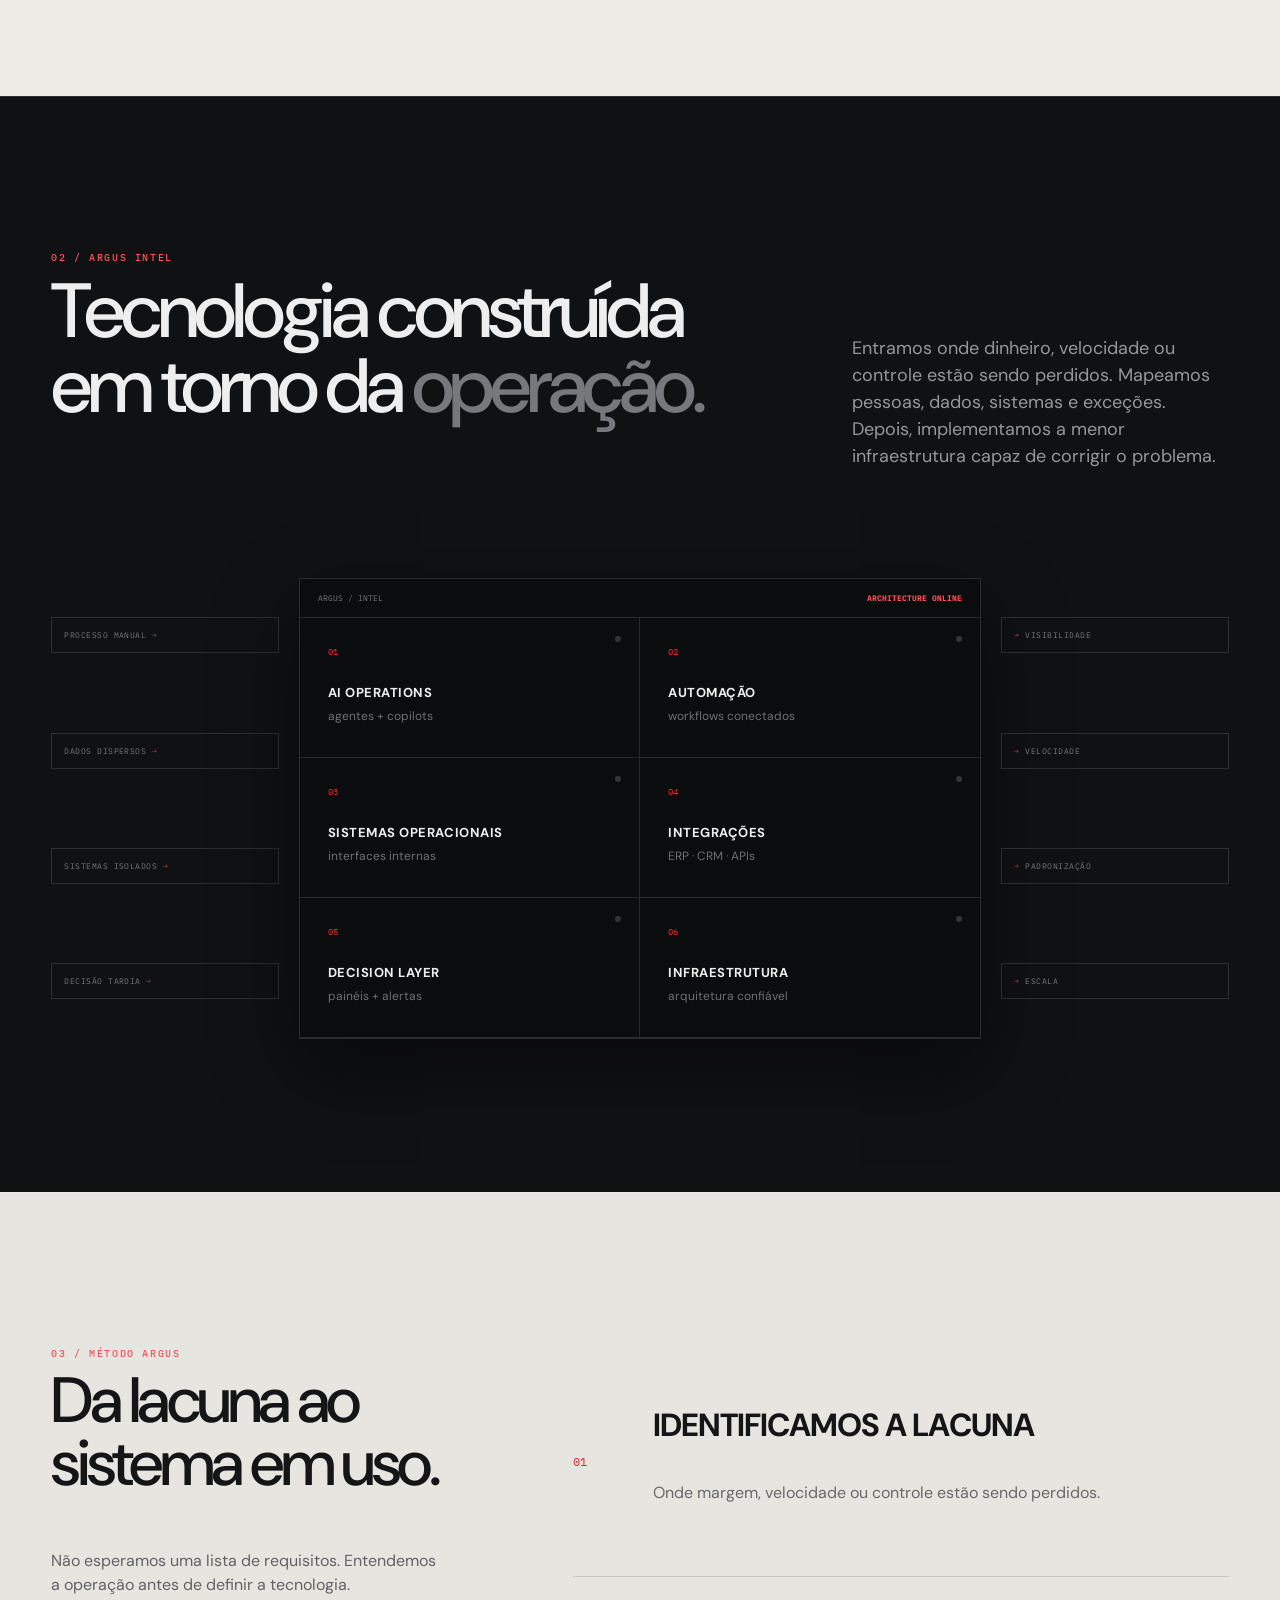
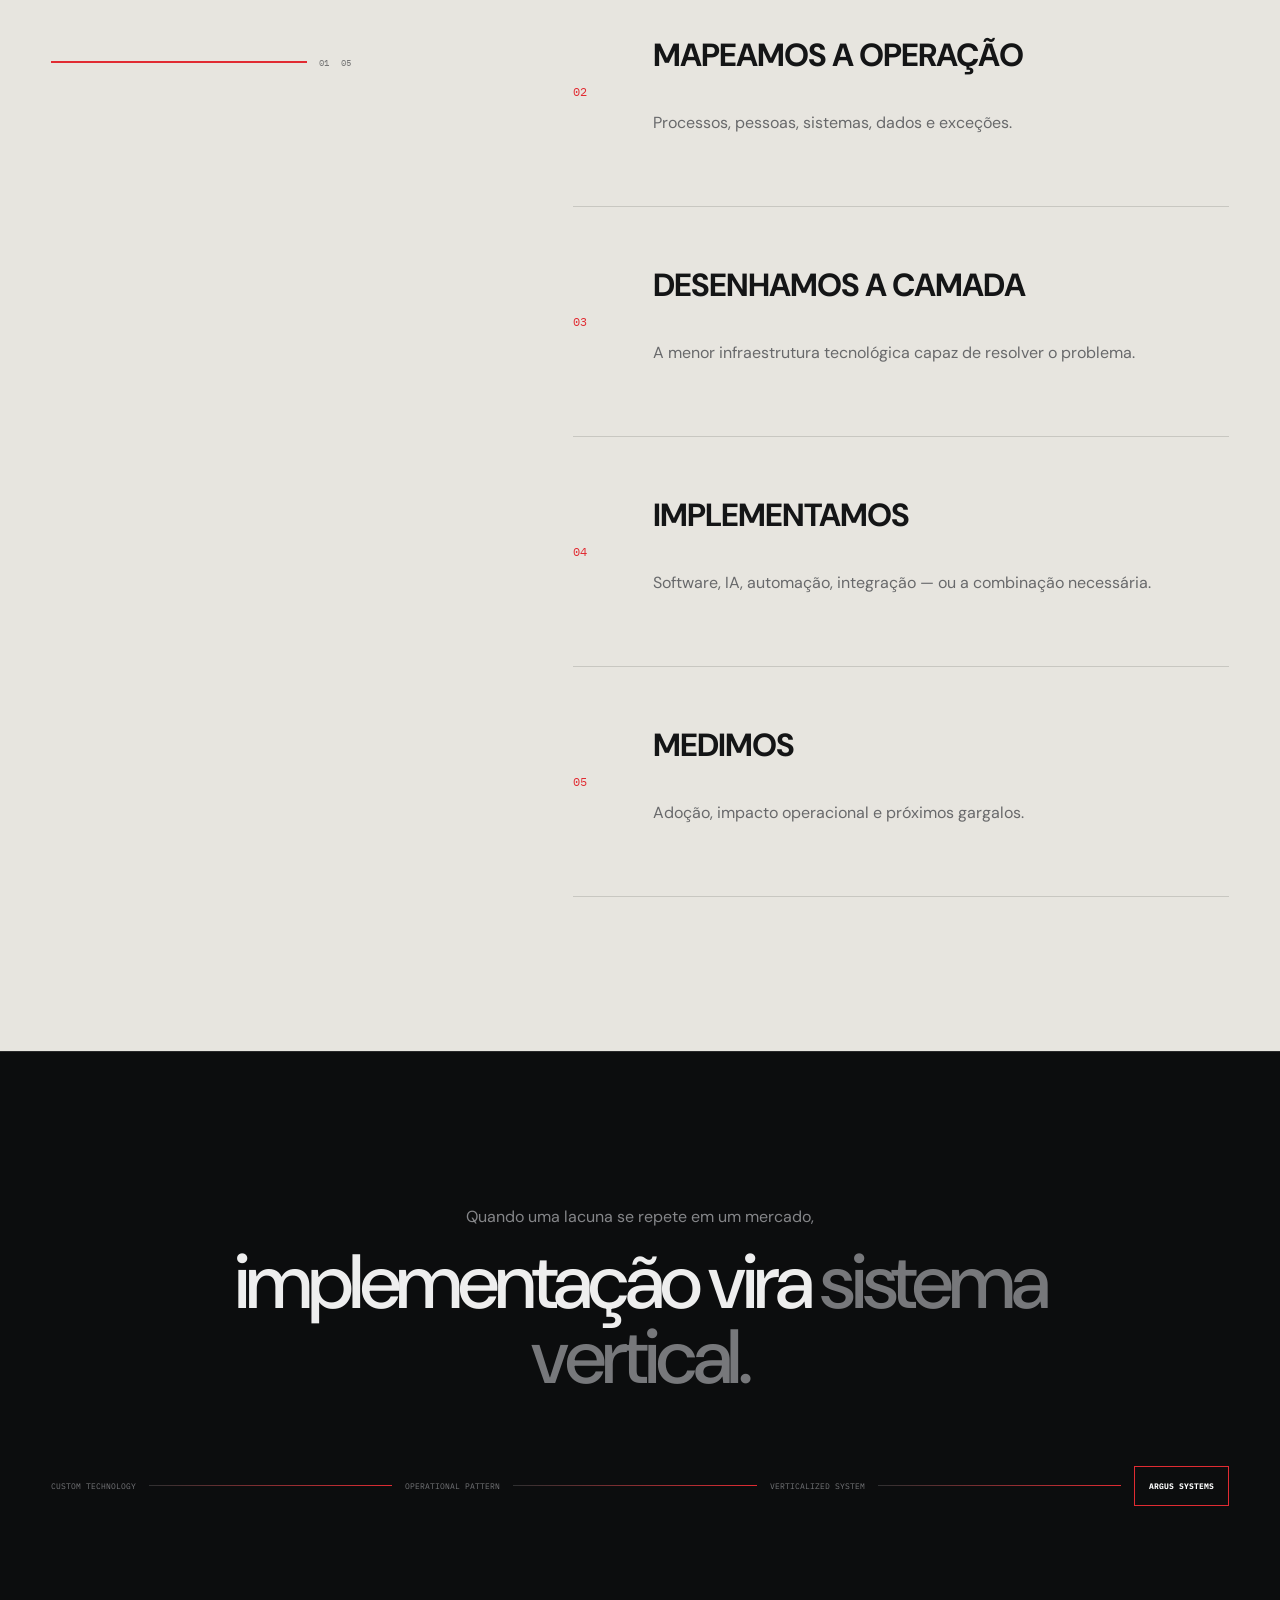
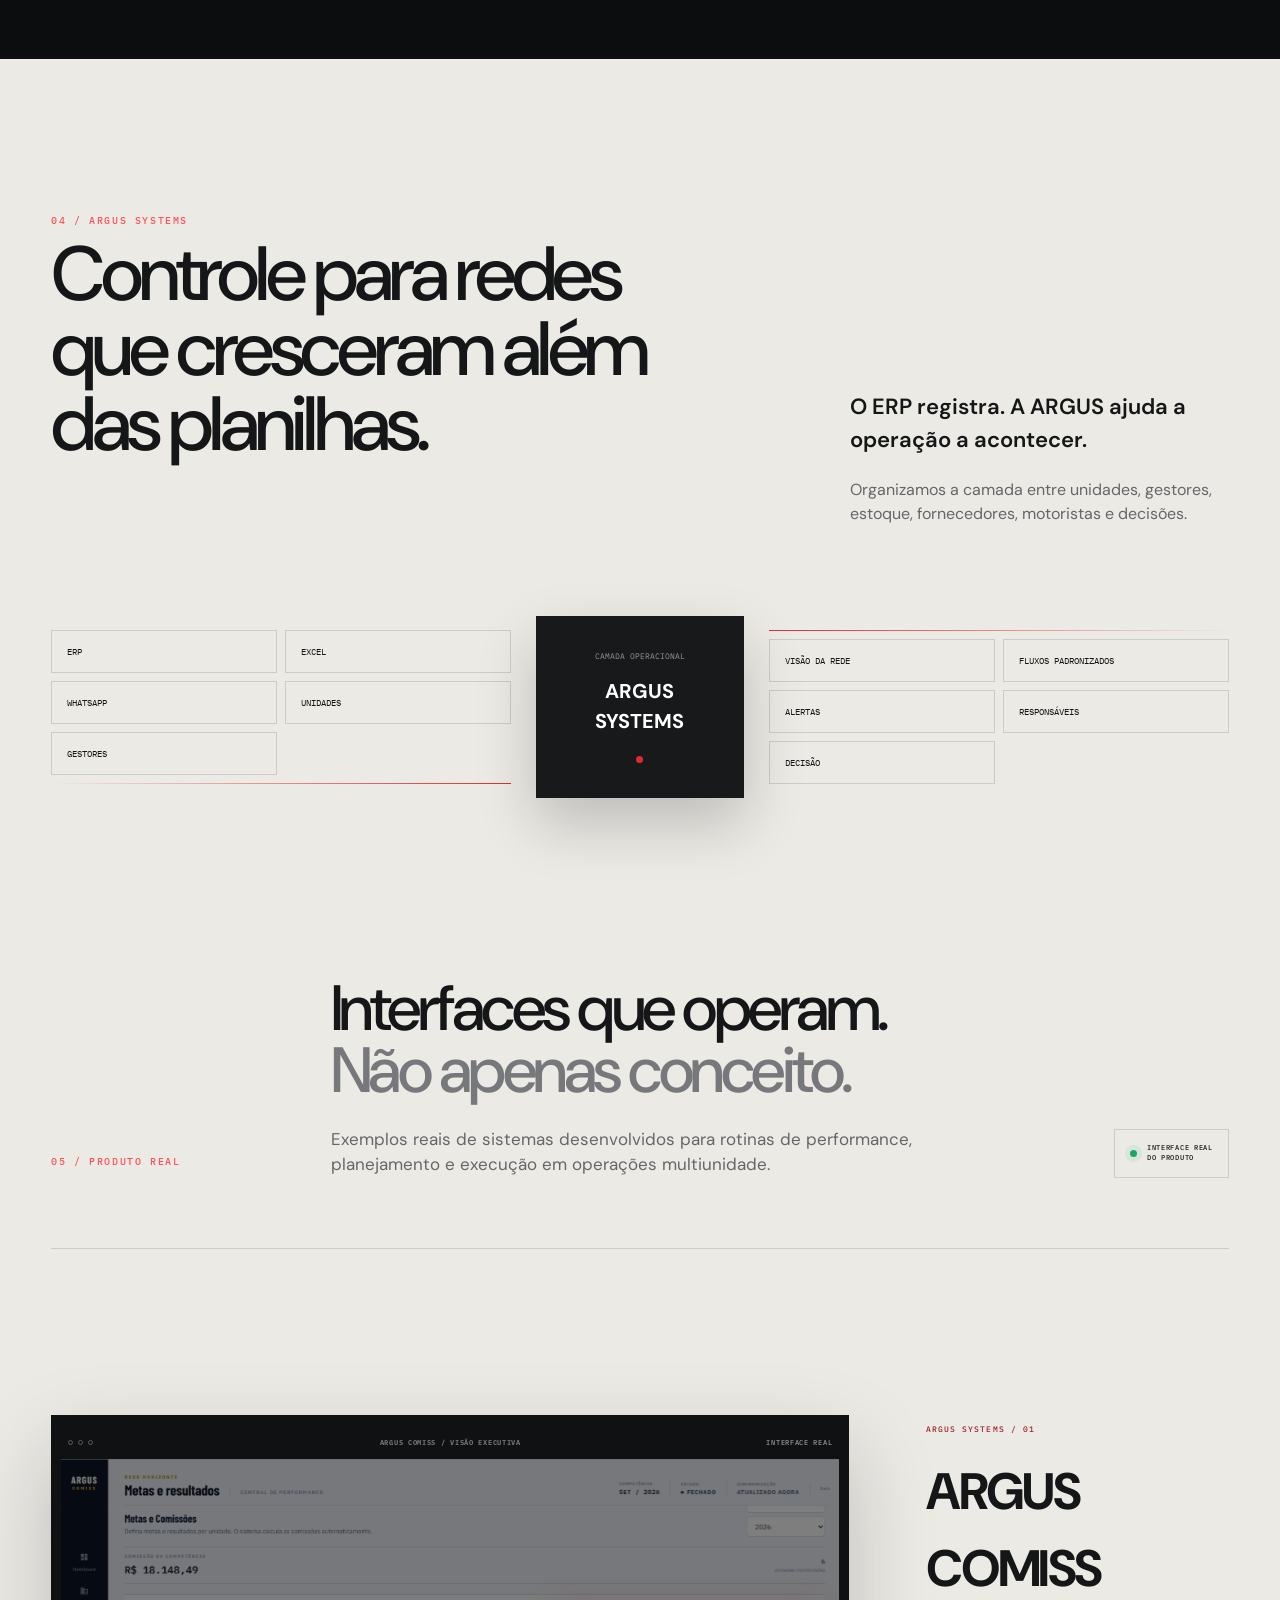
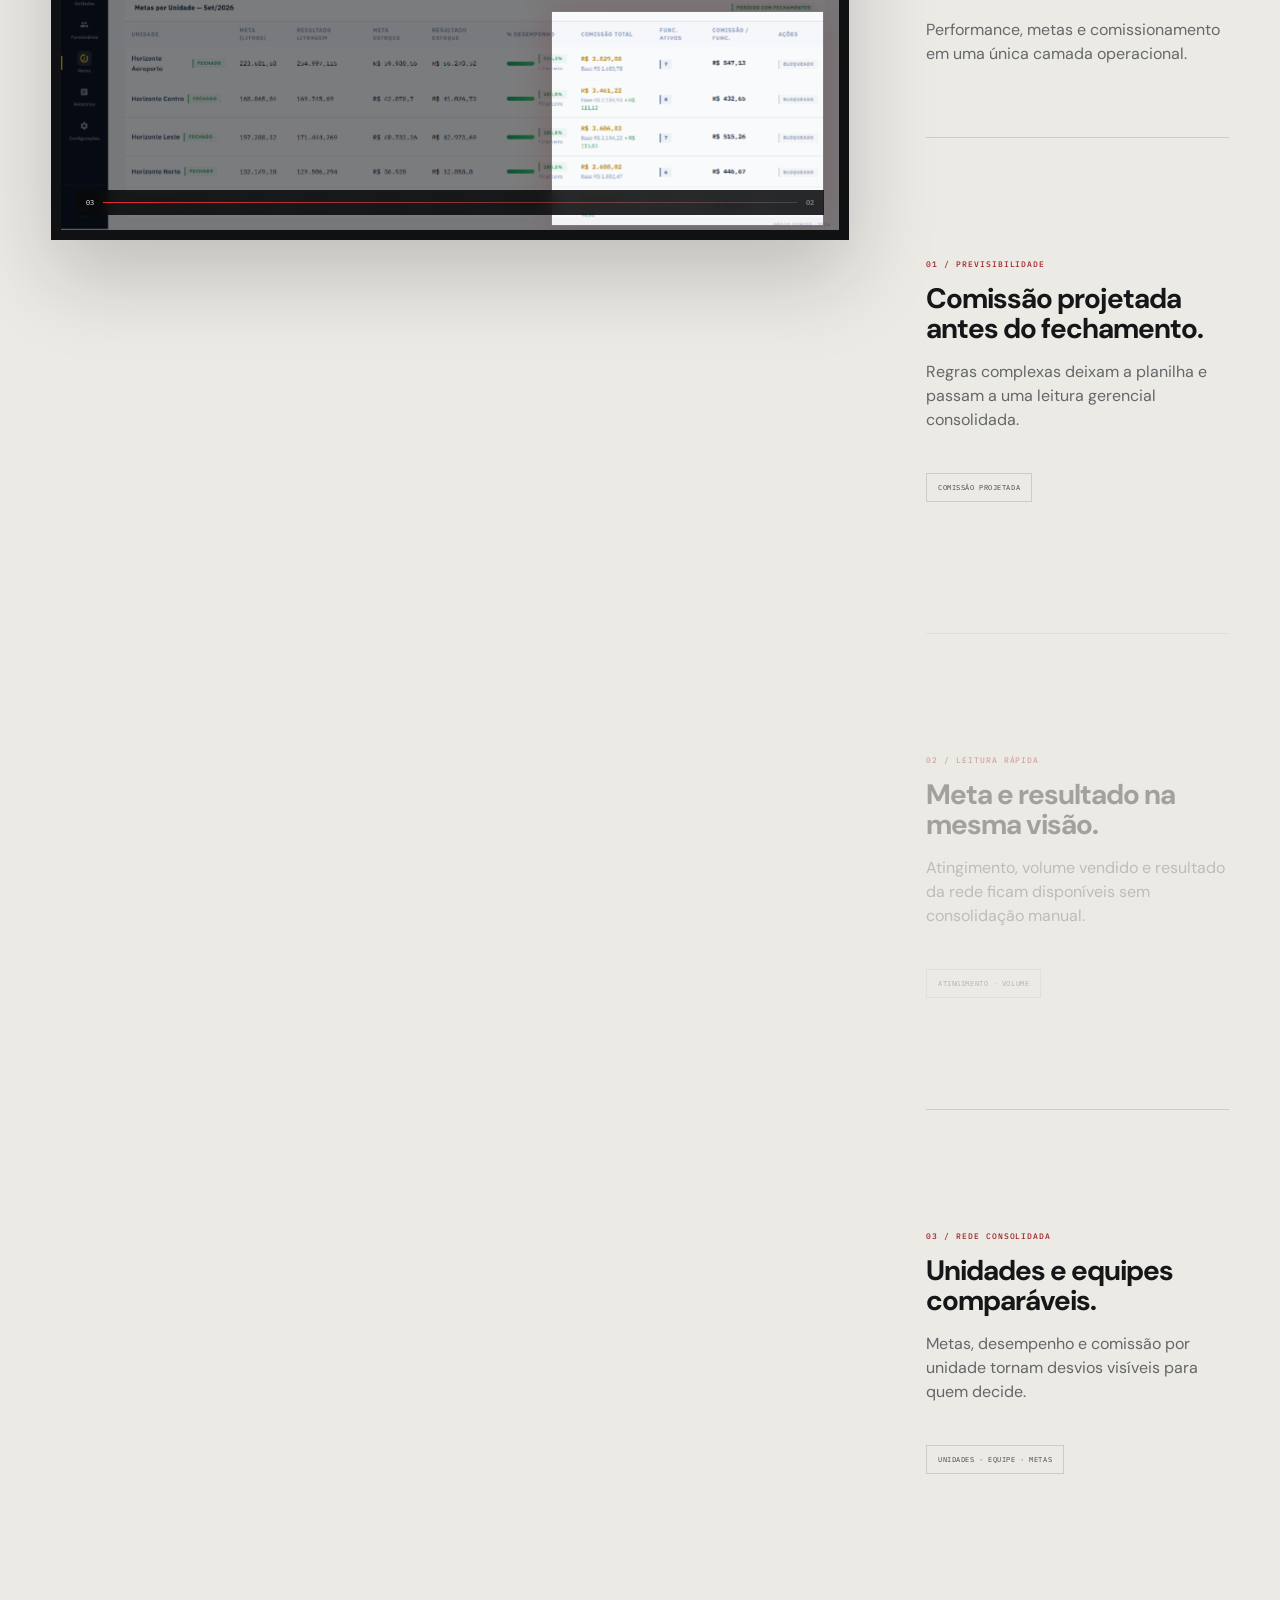
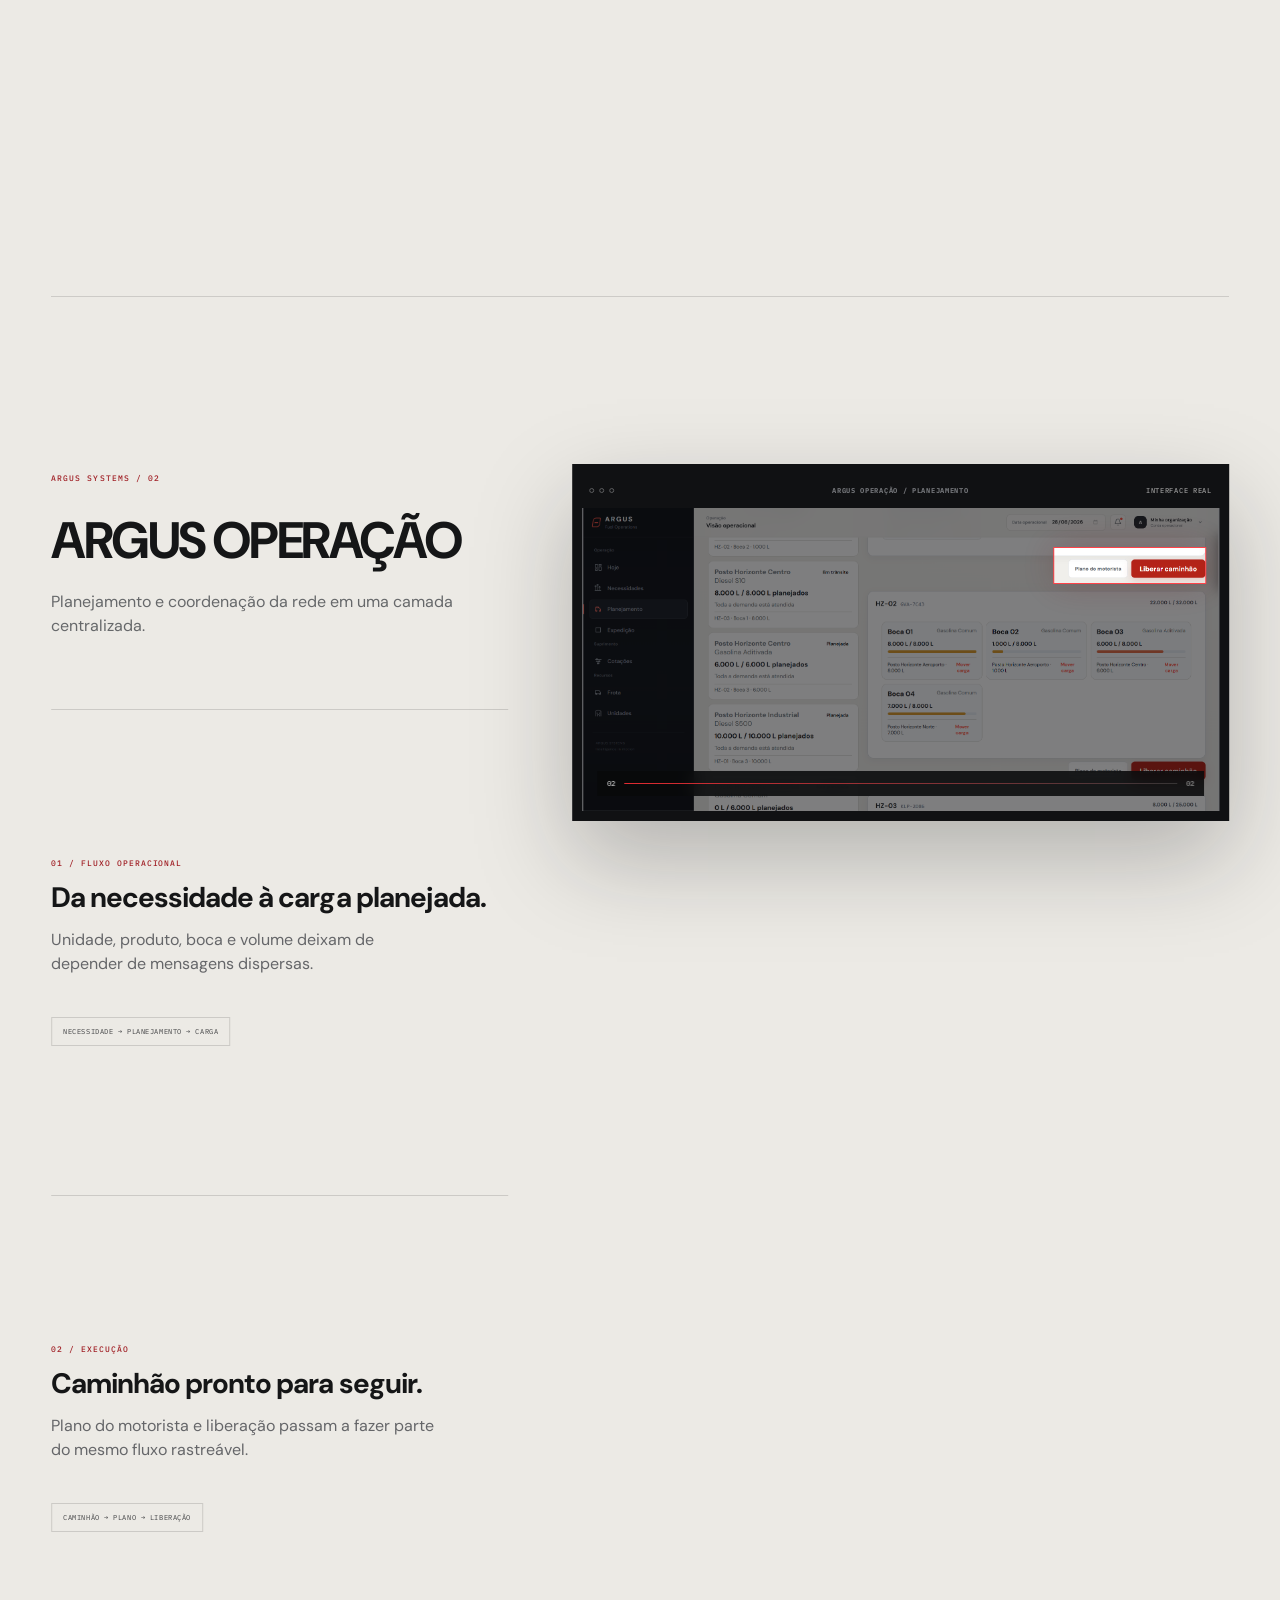
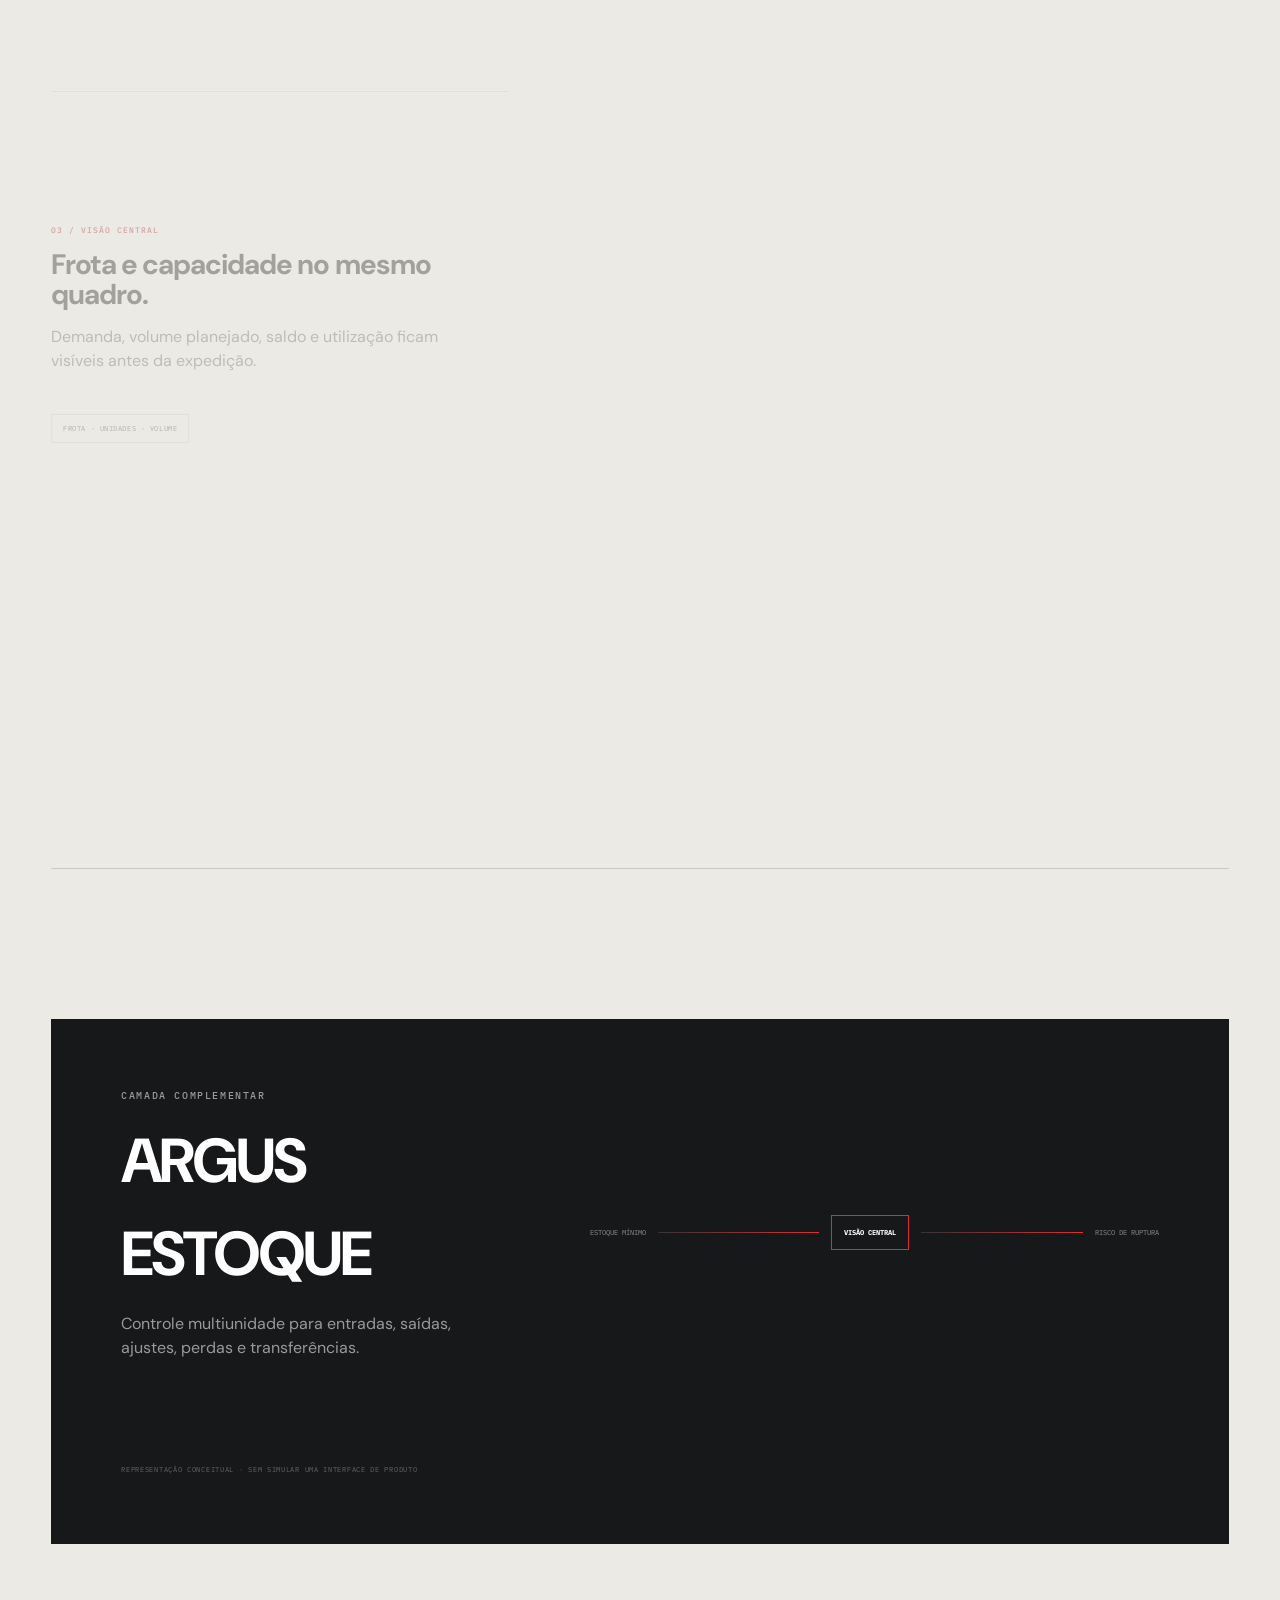
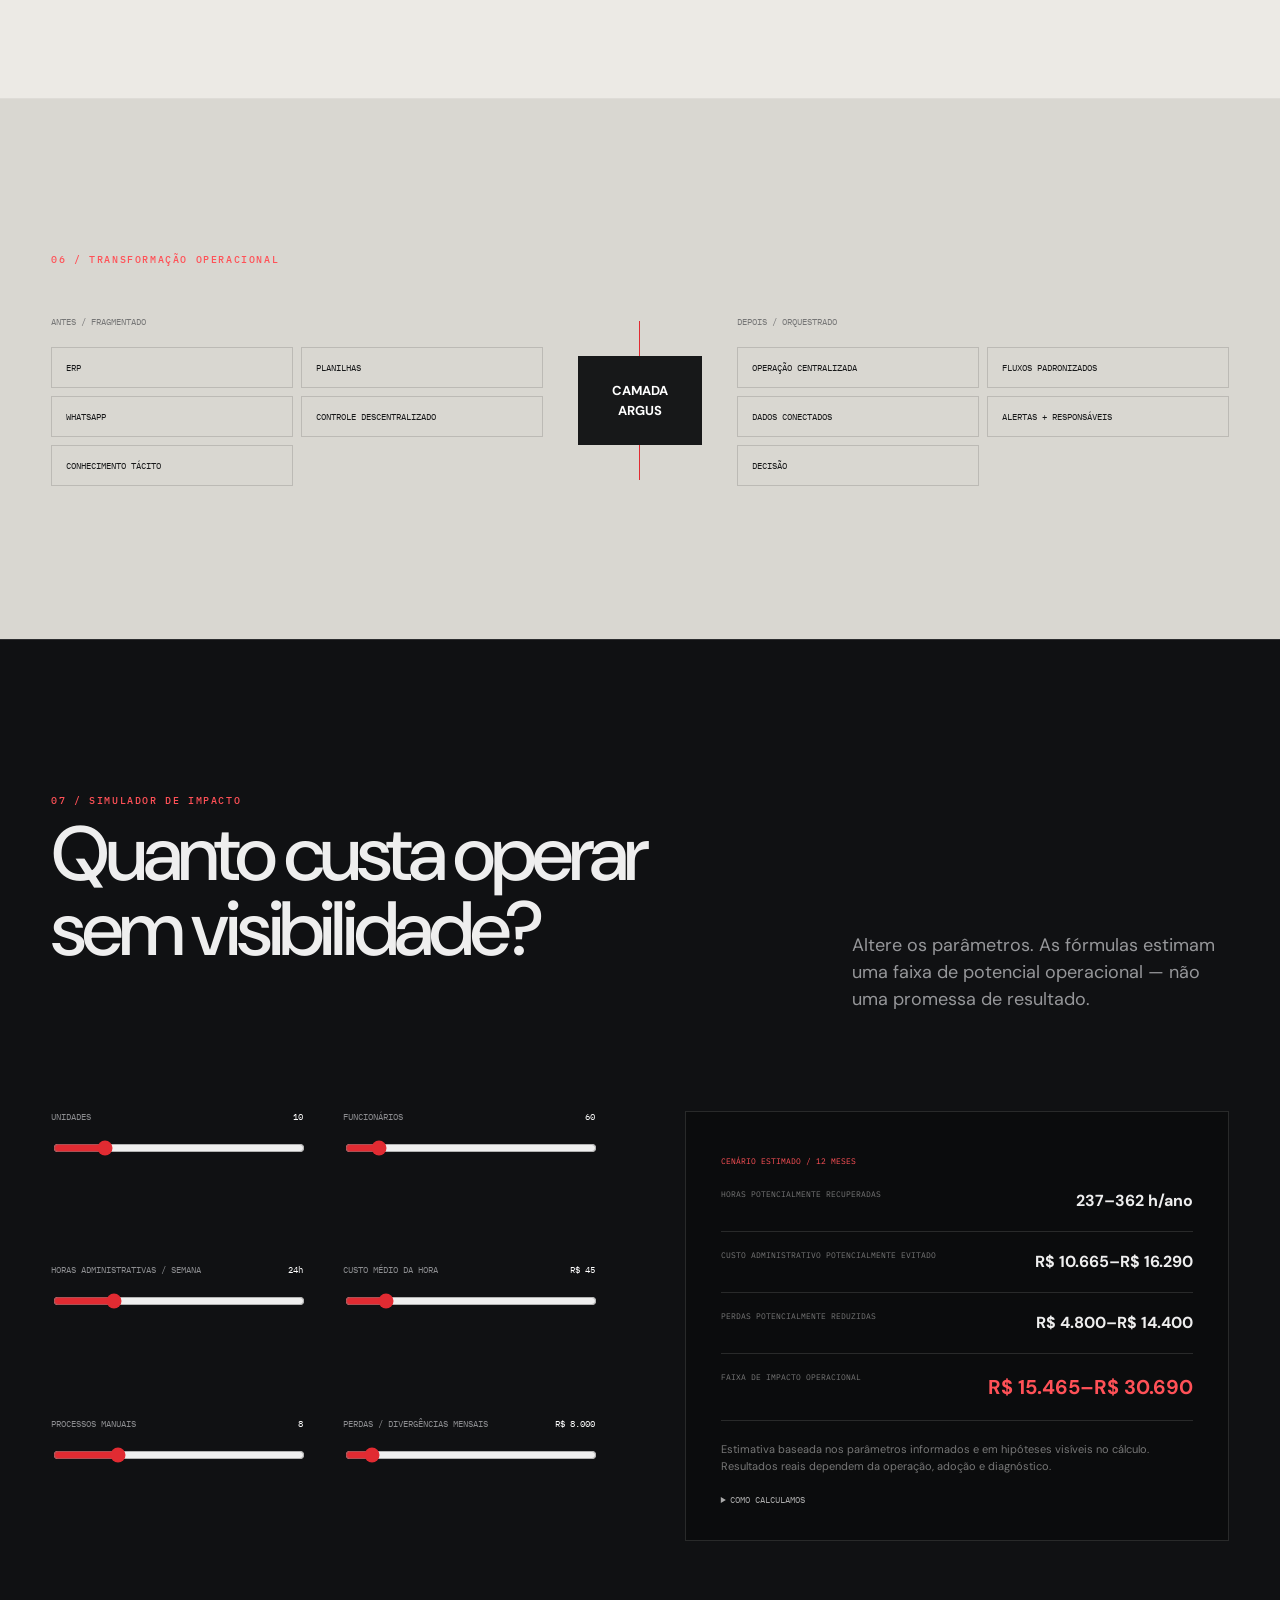
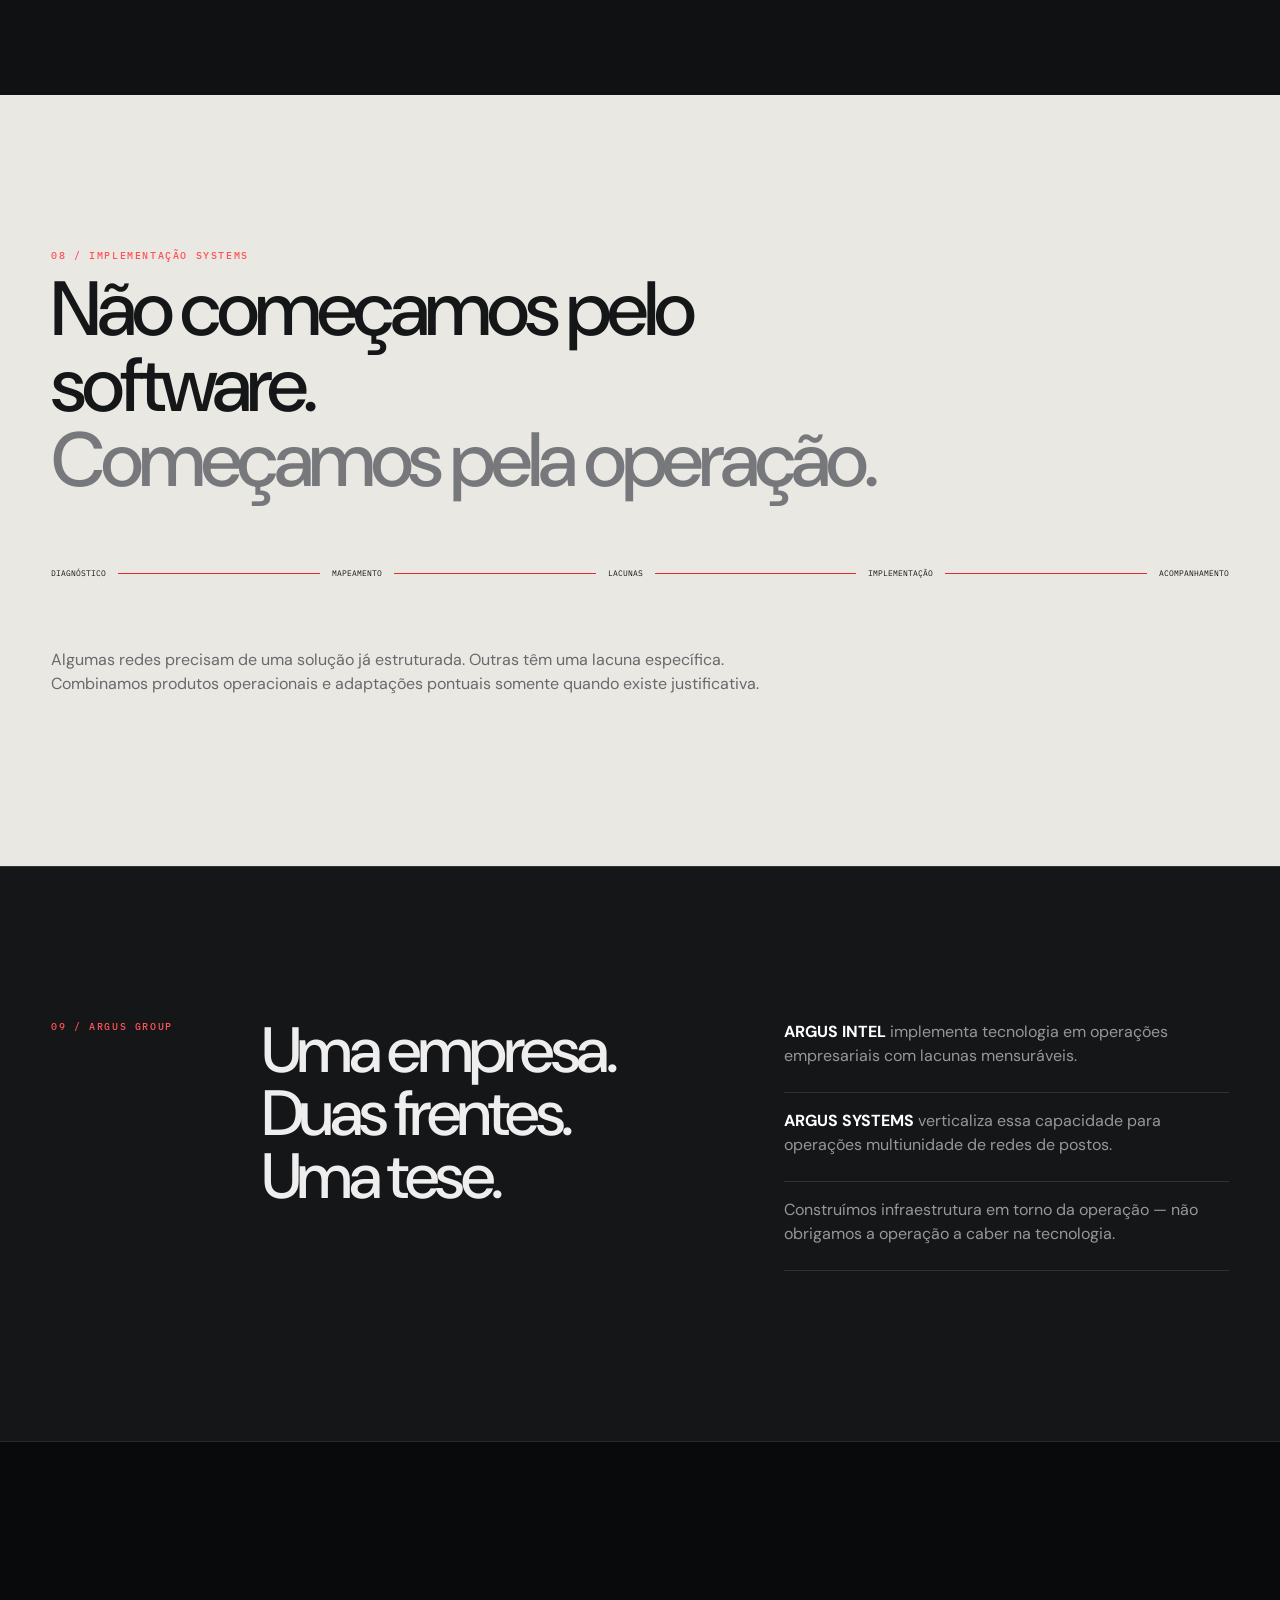
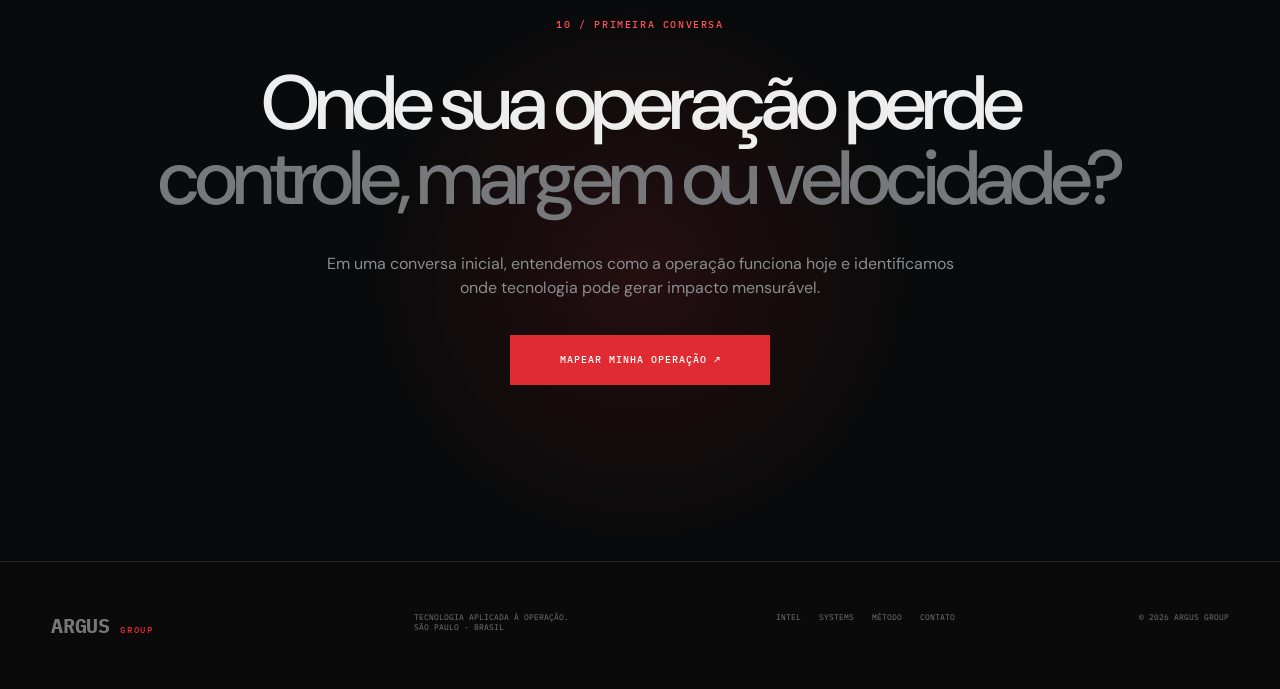
==== commit 22548a0b: "Update homepage SEO description" ====
--- a/index.html
+++ b/index.html
@@ -3,7 +3,7 @@
 <head>
   <meta charset="utf-8"><meta name="viewport" content="width=device-width,initial-scale=1">
   <title>ARGUS GROUP — Tecnologia aplicada à operação</title>
-  <meta name="description" content="A ARGUS transforma gargalos operacionais em software, automação e IA aplicada — com foco em controle, redução de custos e aumento de receita.">
+  <meta name="description" content="A ARGUS GROUP identifica gargalos operacionais e implementa software, automação e IA para aumentar controle, velocidade e eficiência.">
   <meta name="theme-color" content="#0a0a0b"><link rel="canonical" href="https://argusintel.com.br/">
   <link rel="preconnect" href="https://fonts.googleapis.com"><link rel="preconnect" href="https://fonts.gstatic.com" crossorigin>
   <link href="https://fonts.googleapis.com/css2?family=DM+Sans:wght@400;500;600&family=IBM+Plex+Mono:wght@400;500&display=swap" rel="stylesheet"><link rel="stylesheet" href="/styles.css">
--- a/styles.css
+++ b/styles.css
@@ -19,3 +19,23 @@
 @media(max-width:1000px){.proof-opening{grid-template-columns:1fr 1fr}.proof-opening>.section-id{grid-column:1/-1}.proof-chapter{grid-template-columns:1fr}.proof-operation .proof-visual{order:1}.proof-operation .proof-narrative{order:2}.proof-visual{position:relative;top:auto}.proof-narrative{display:grid;grid-template-columns:repeat(3,1fr);gap:16px;padding:0}.product-heading{grid-column:1/-1;padding-bottom:20px}.proof-step{min-height:0;padding:25px 0;opacity:1;transform:none}.image-spotlight{display:none}.stock-concept{grid-template-columns:1fr}}
 @media(max-width:650px){.proof-opening{grid-template-columns:1fr}.proof-seal{width:max-content}.proof-chapter{padding:85px 0}.browser-frame{margin-inline:calc(var(--pad)*-1);padding:6px 0}.browser-frame>header{padding-inline:12px}.screenshot-viewport{aspect-ratio:1.12}.proof-image{width:auto;max-width:none;height:100%;object-fit:cover;object-position:left center}.proof-comiss .proof-image{left:-18%;width:210%}.proof-operation .proof-image{left:-48%;width:205%}.proof-narrative{display:flex;gap:0;overflow-x:auto;scroll-snap-type:x mandatory;padding-bottom:15px}.product-heading{flex:0 0 100%;padding-right:30px}.proof-step{flex:0 0 86%;padding:25px 25px 25px 0;scroll-snap-align:start}.proof-index{bottom:8px}.stock-concept{padding:28px 22px}.stock-signal{overflow:auto}.stock-signal i{min-width:25px}.stock-signal span{white-space:nowrap}}
 @media(prefers-reduced-motion:reduce){.proof-image,.image-spotlight,.proof-step{transition:none!important;will-change:auto}}
+/* ARGUS Operação — the real interface carries equal product weight to COMISS. */
+@media(min-width:1001px){
+  .proof-operation{width:min(1500px,calc(100vw - (var(--pad) * 2)));margin-left:50%;transform:translateX(-50%);grid-template-columns:minmax(330px,.82fr) minmax(0,1.18fr);gap:clamp(42px,5vw,82px)}
+  .proof-operation .proof-narrative{max-width:510px;justify-self:end;width:100%}
+  .proof-operation .proof-visual{width:100%;max-width:950px;justify-self:start;top:88px}
+  .proof-operation .browser-frame{box-shadow:0 38px 90px #13141642}
+  .proof-operation .screenshot-viewport{width:100%}
+}
+@media(min-width:761px) and (max-width:1000px){
+  .proof-operation{width:calc(100vw - (var(--pad) * 2));margin-left:50%;transform:translateX(-50%);grid-template-columns:minmax(260px,.78fr) minmax(0,1.22fr);gap:32px}
+  .proof-operation .proof-narrative{order:1;display:block;padding-bottom:8vh}
+  .proof-operation .proof-visual{order:2;position:sticky;top:82px;align-self:start}
+  .proof-operation .product-heading{padding-bottom:30px}
+  .proof-operation .proof-step{min-height:42vh}
+}
+@media(max-width:760px){
+  .proof-operation .screenshot-viewport{aspect-ratio:1.18}
+  .proof-operation .proof-image{left:-36%;width:190%;object-position:center center}
+  .proof-operation .browser-frame{box-shadow:0 24px 55px #13141638}
+}
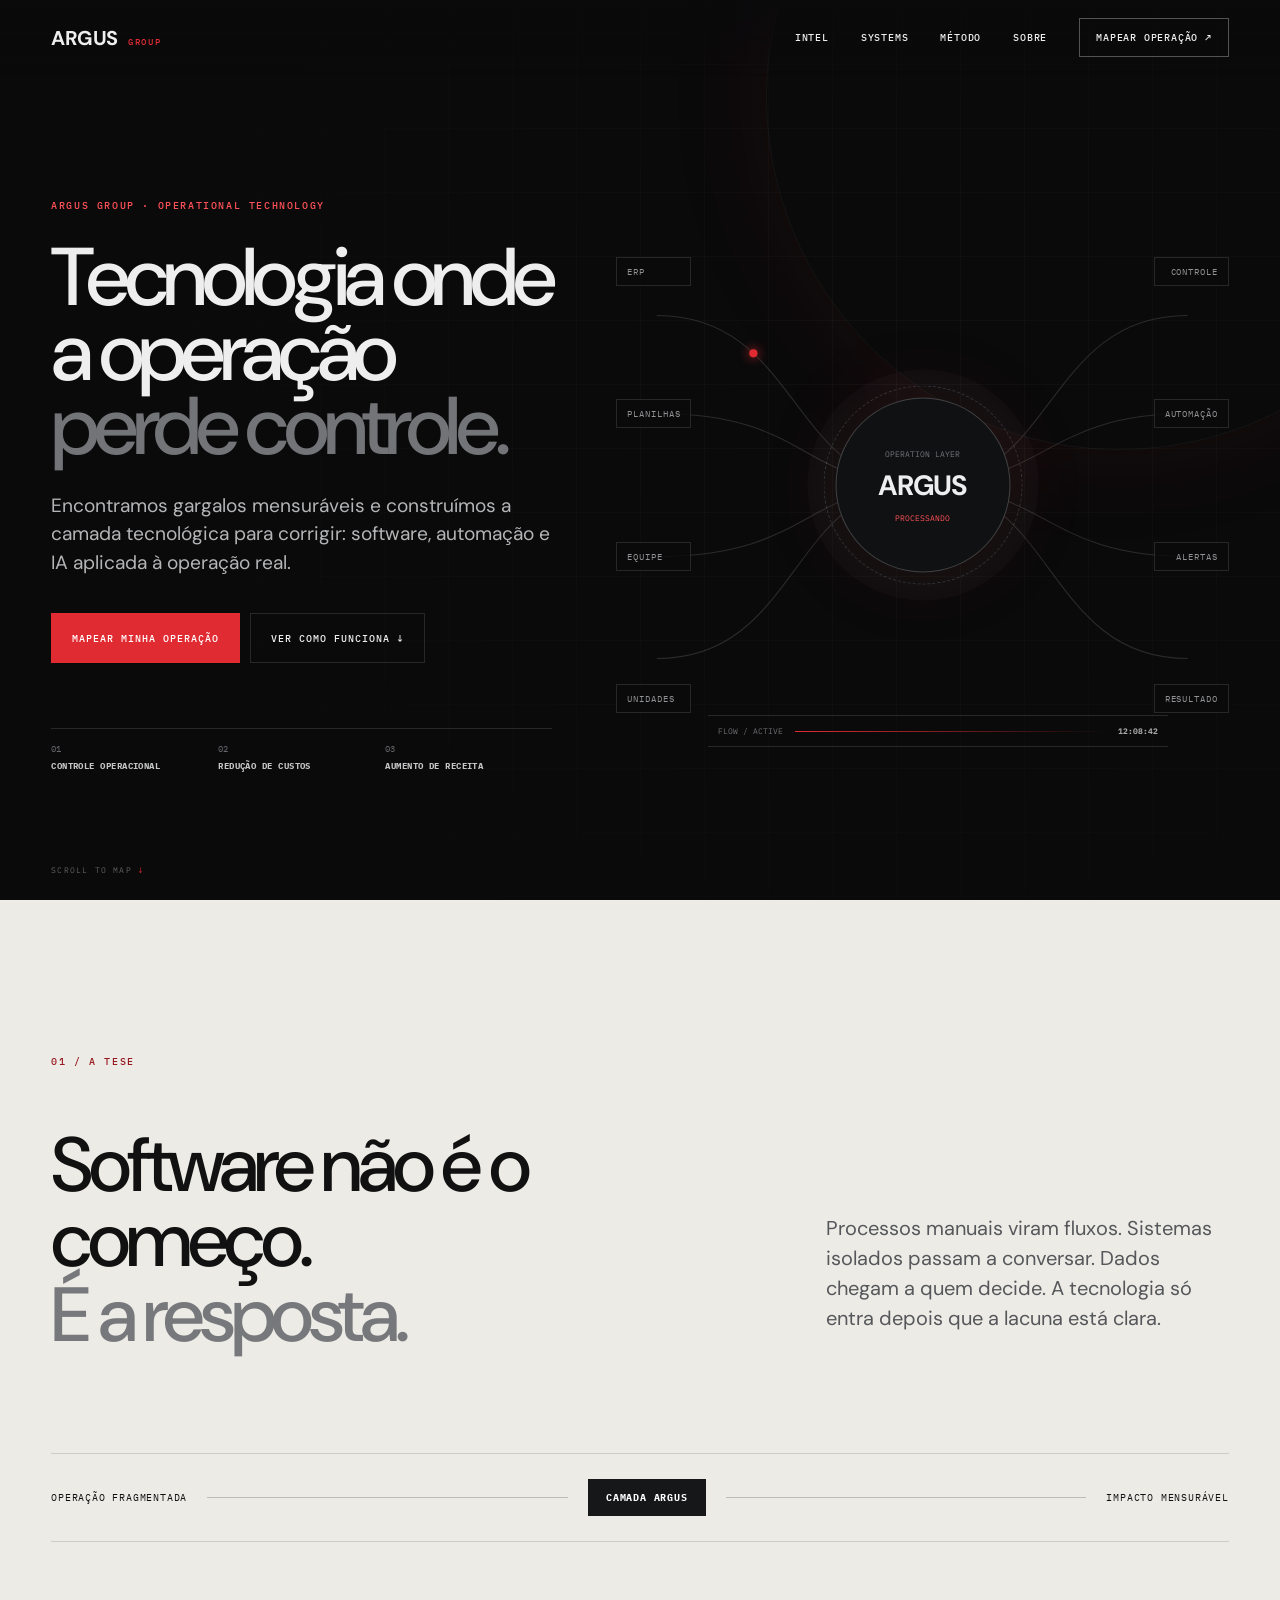
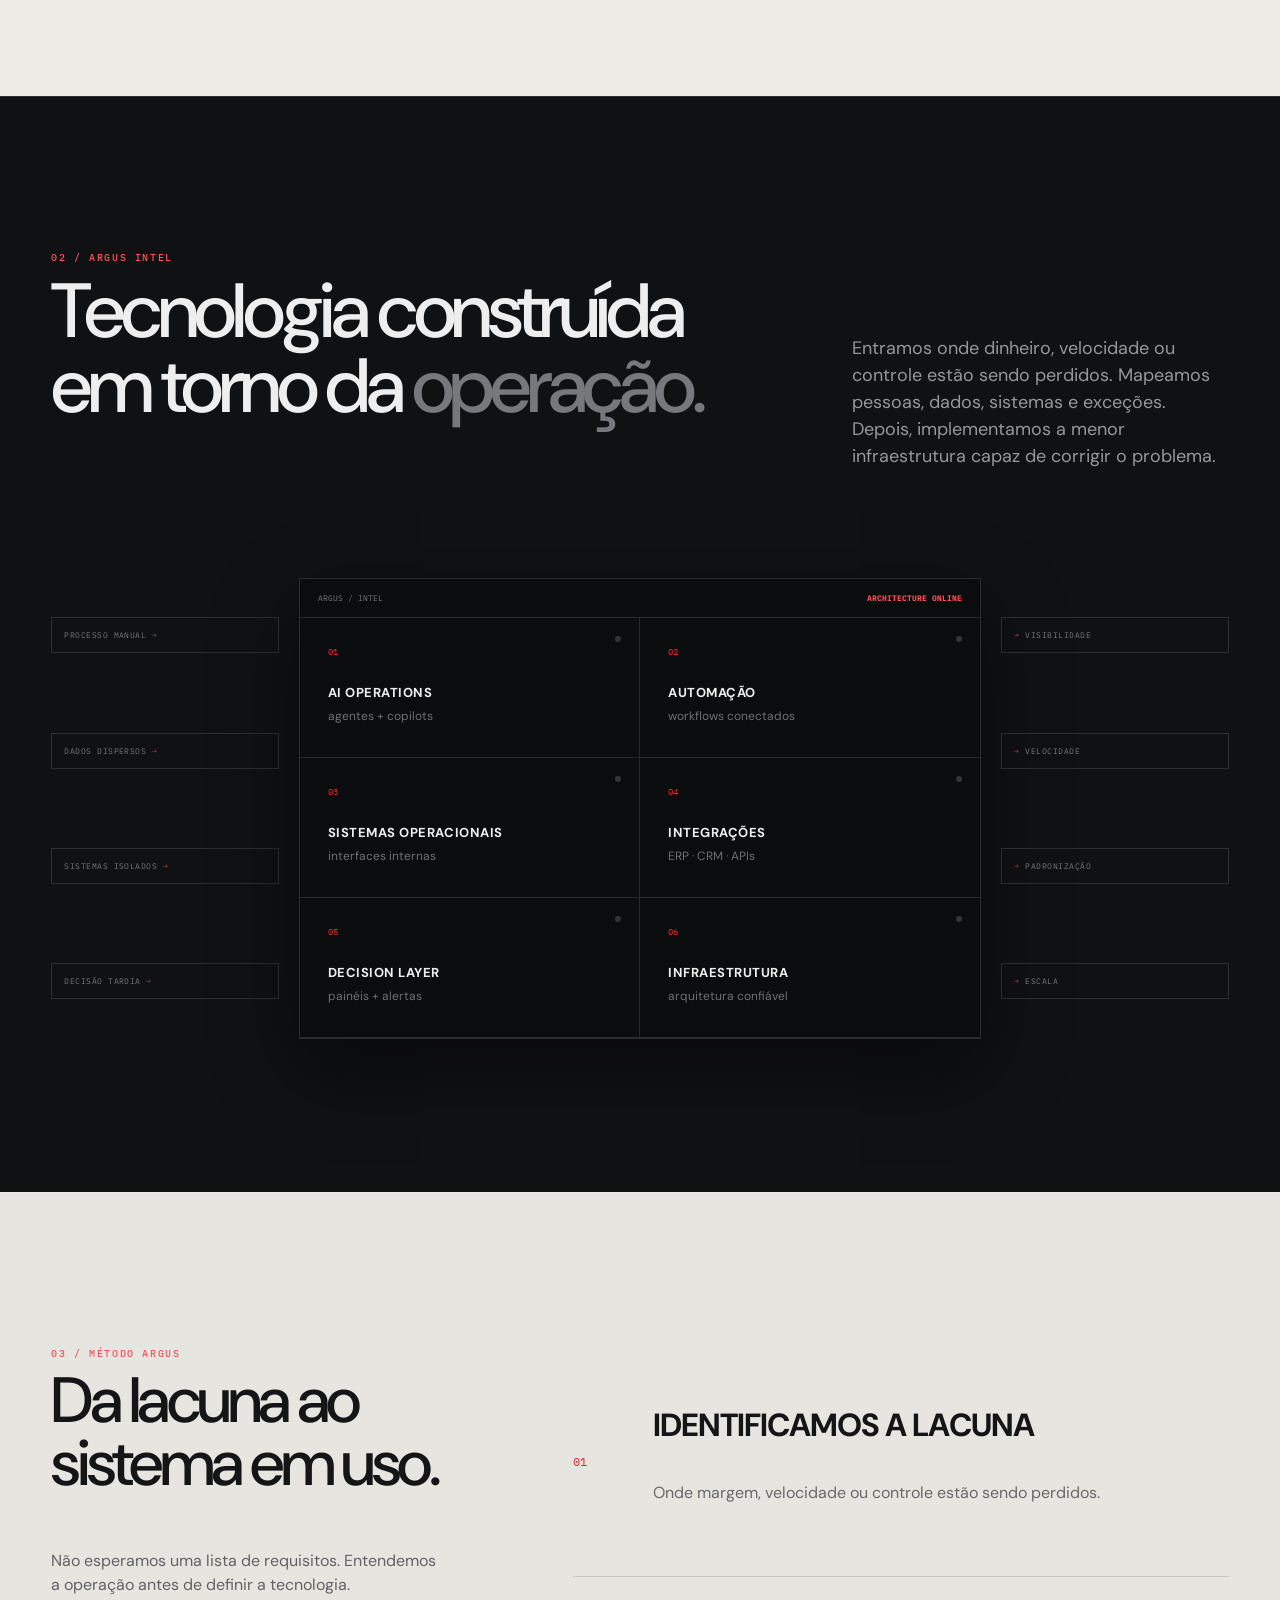
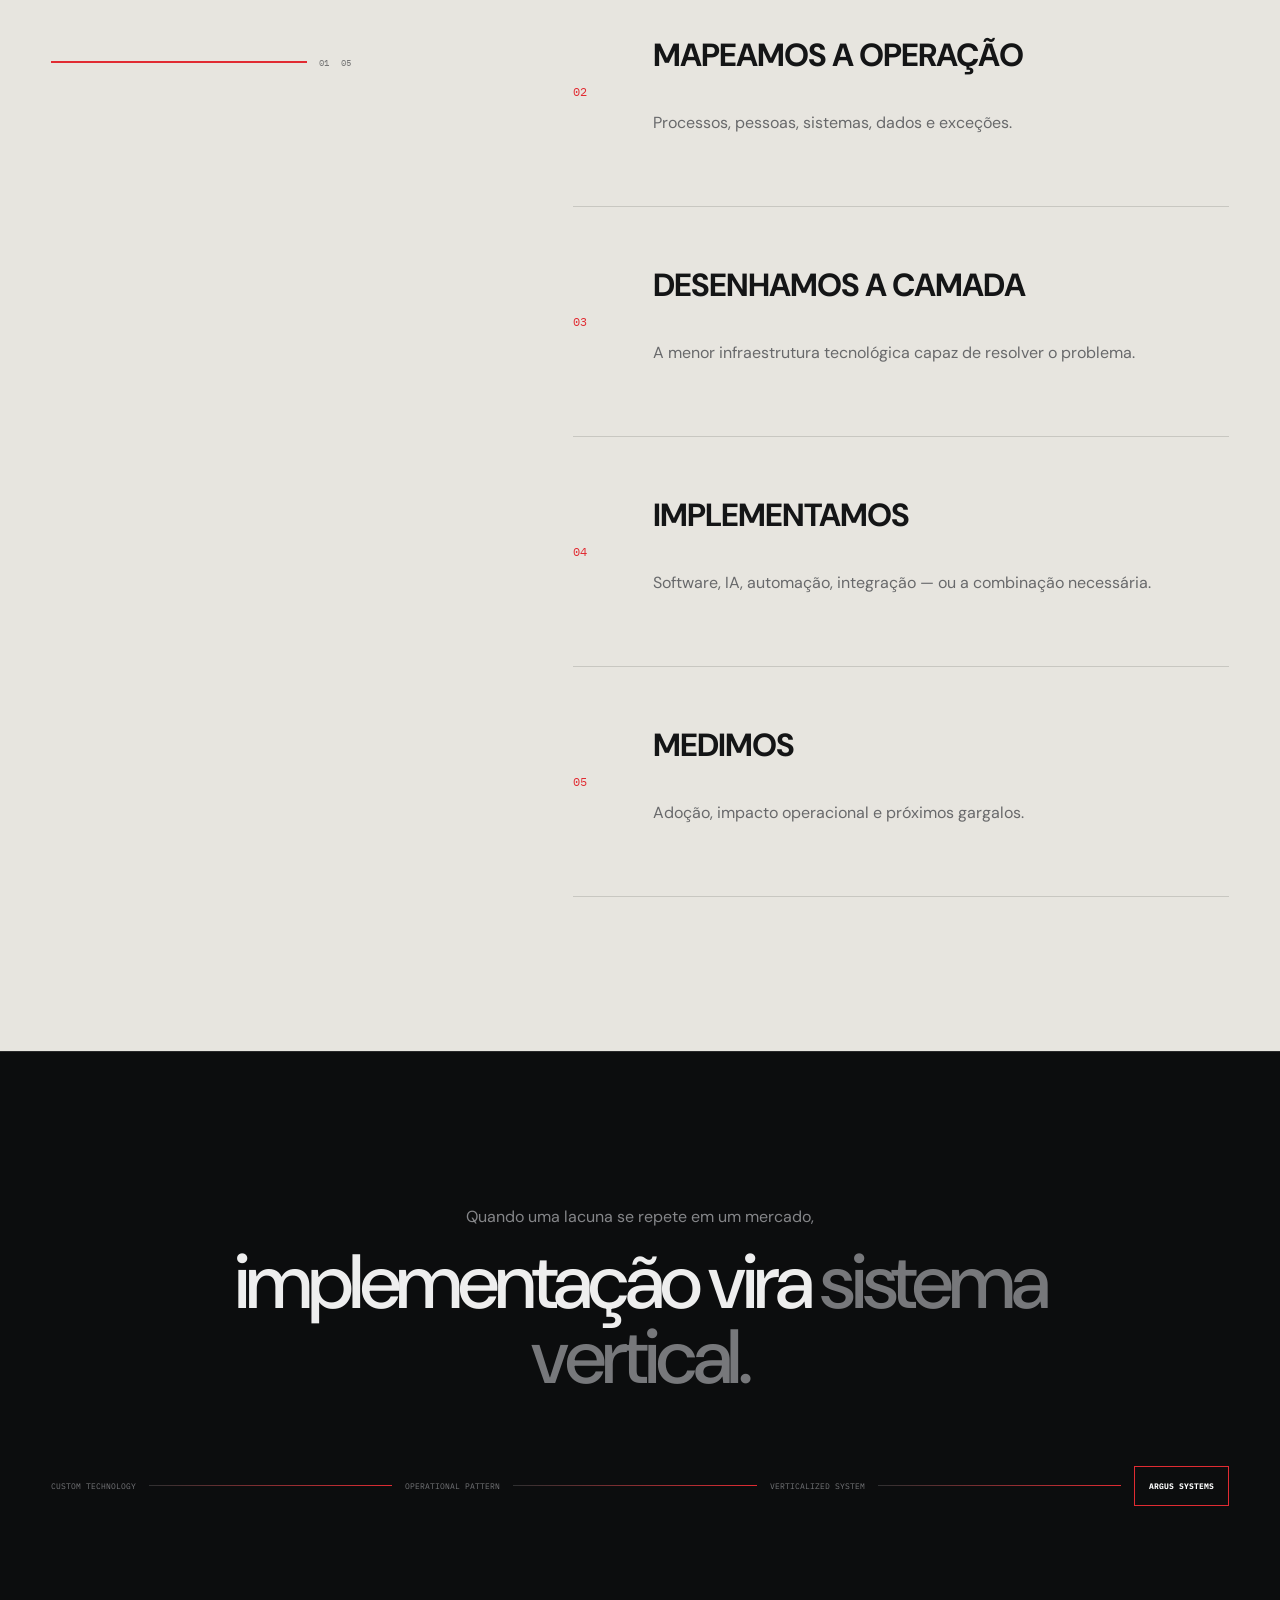
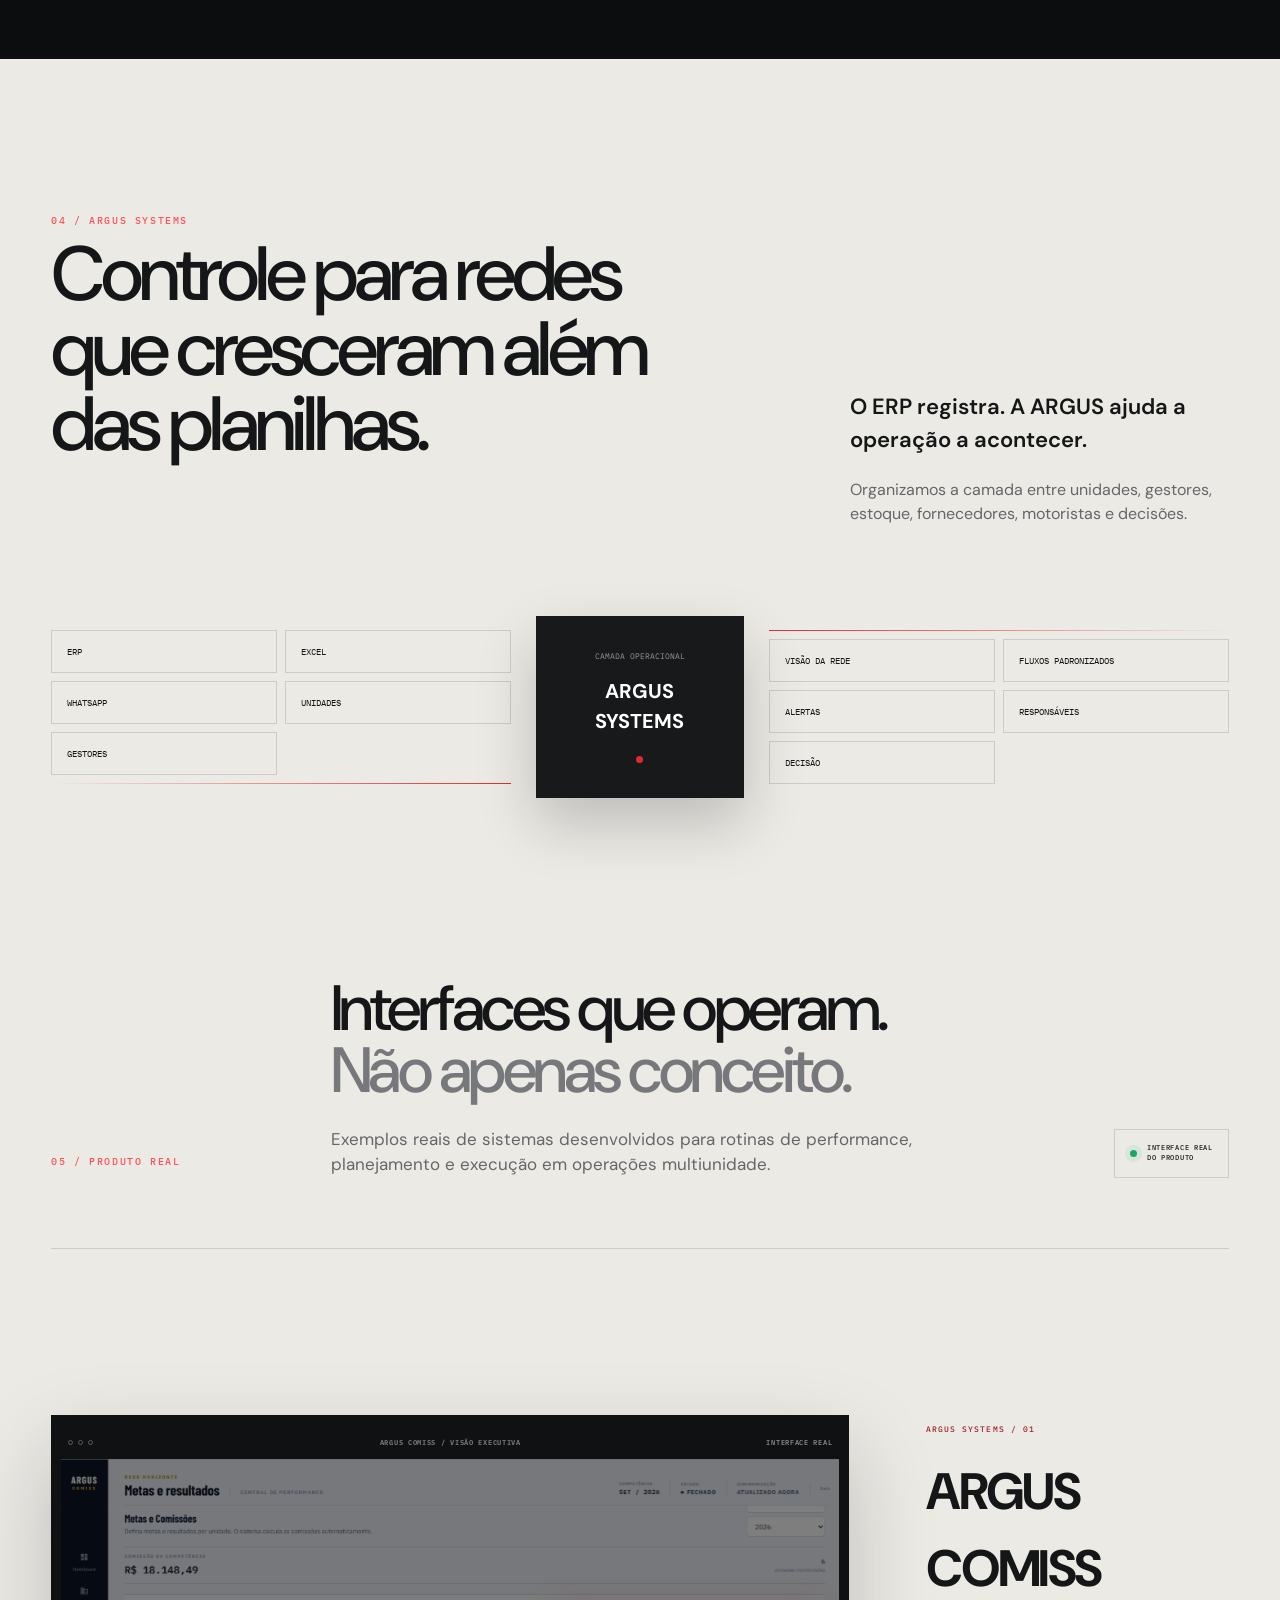
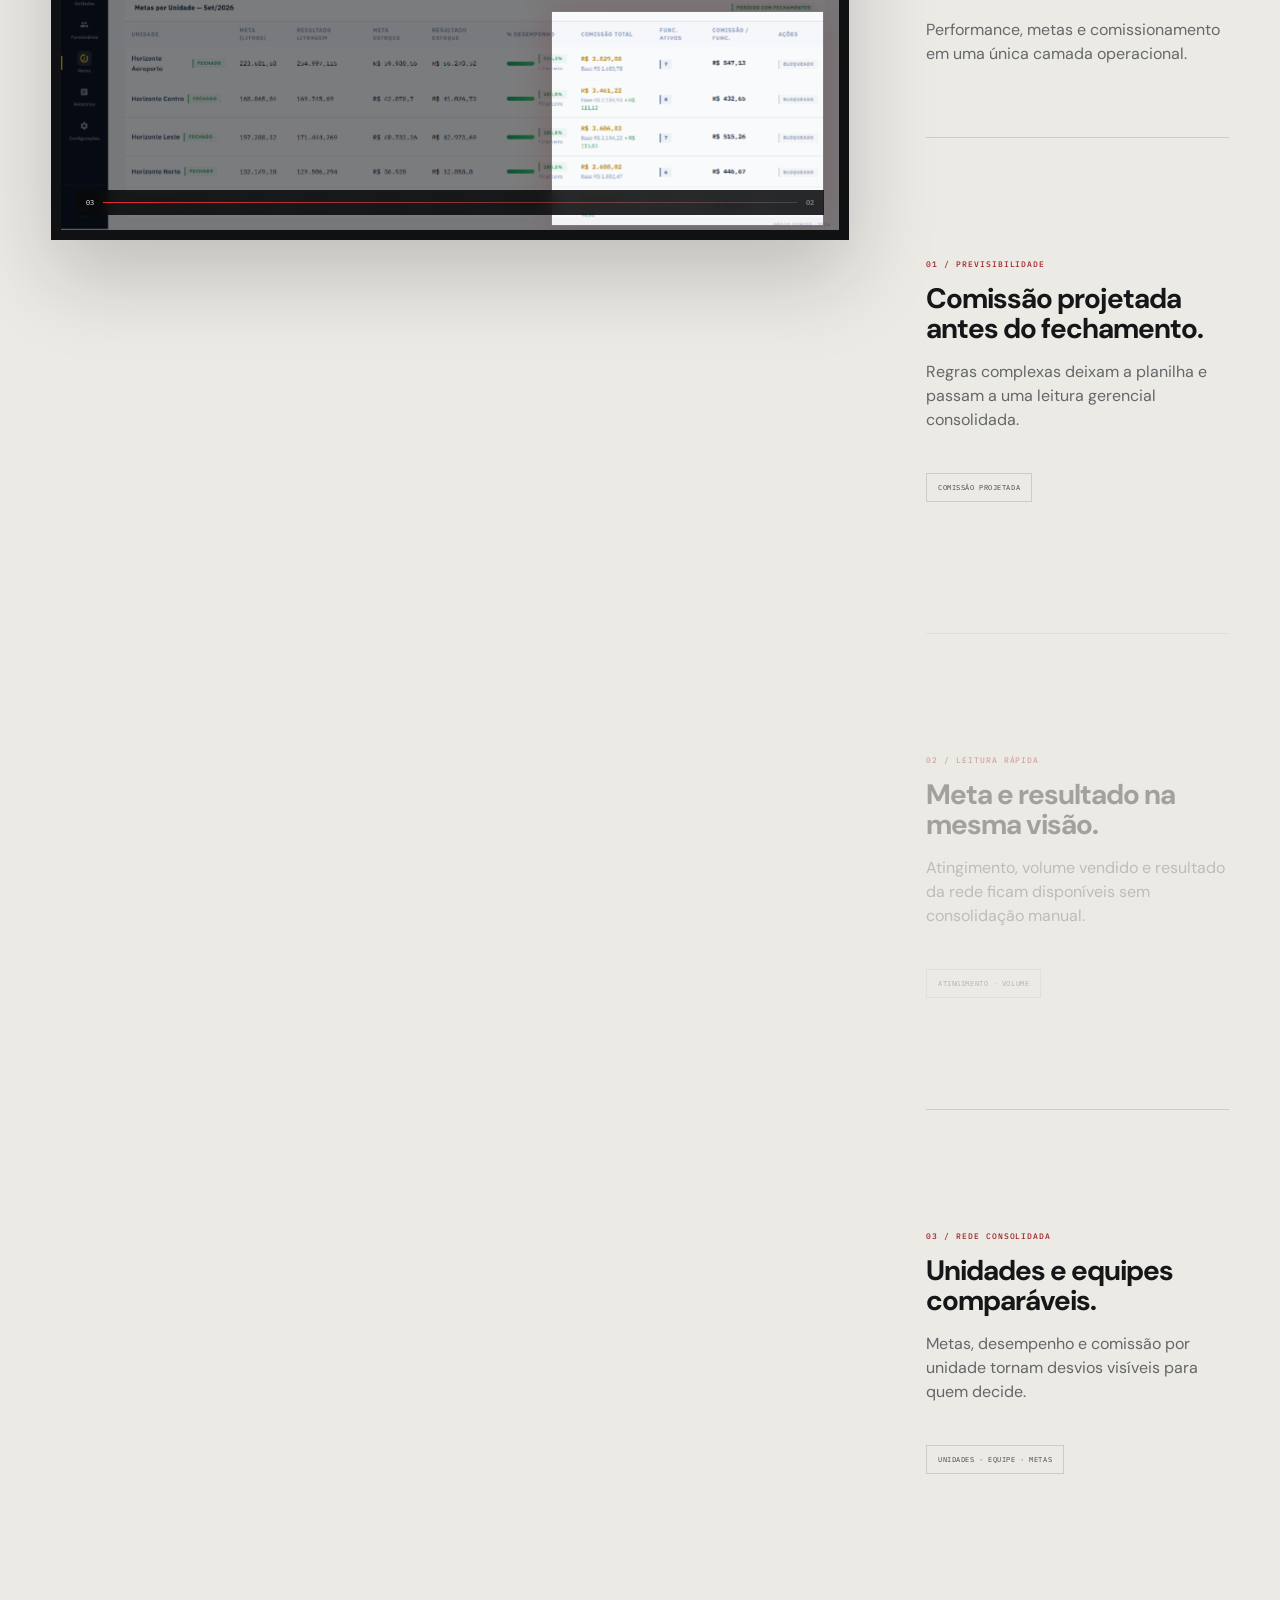
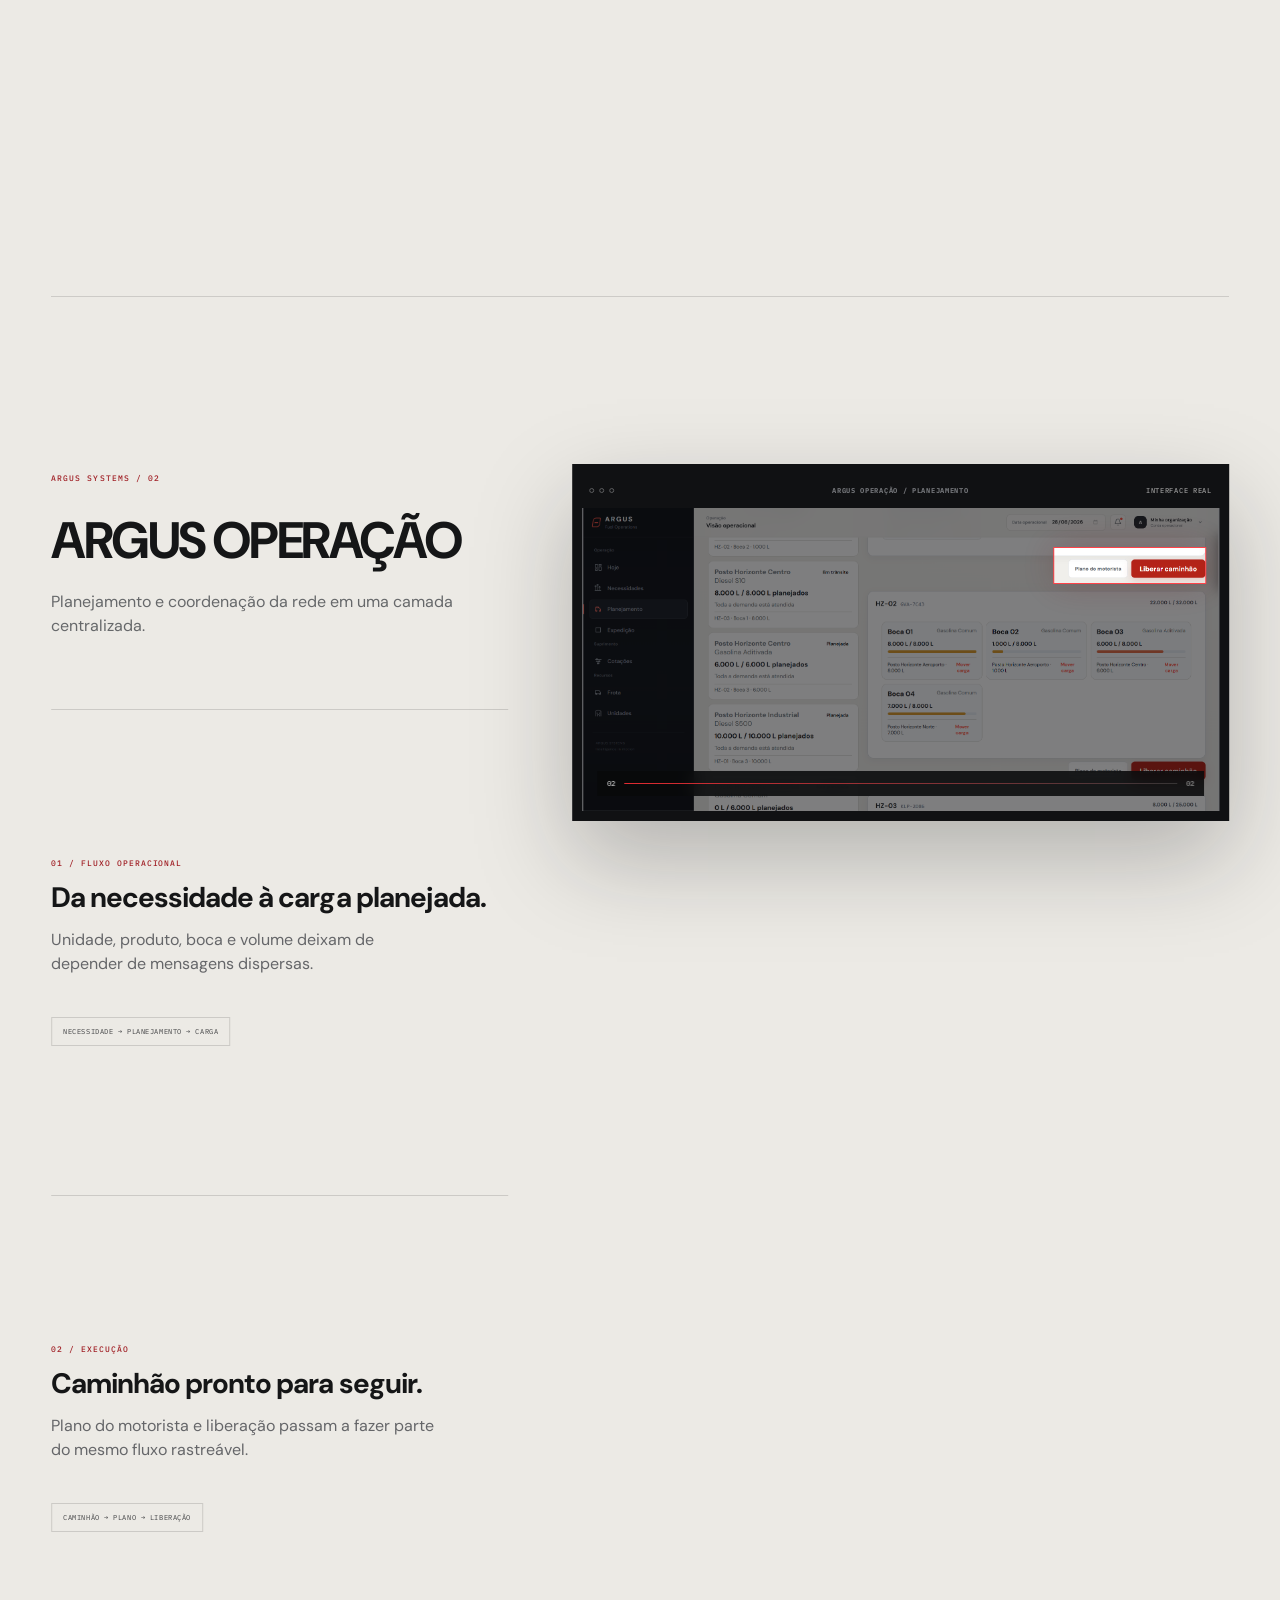
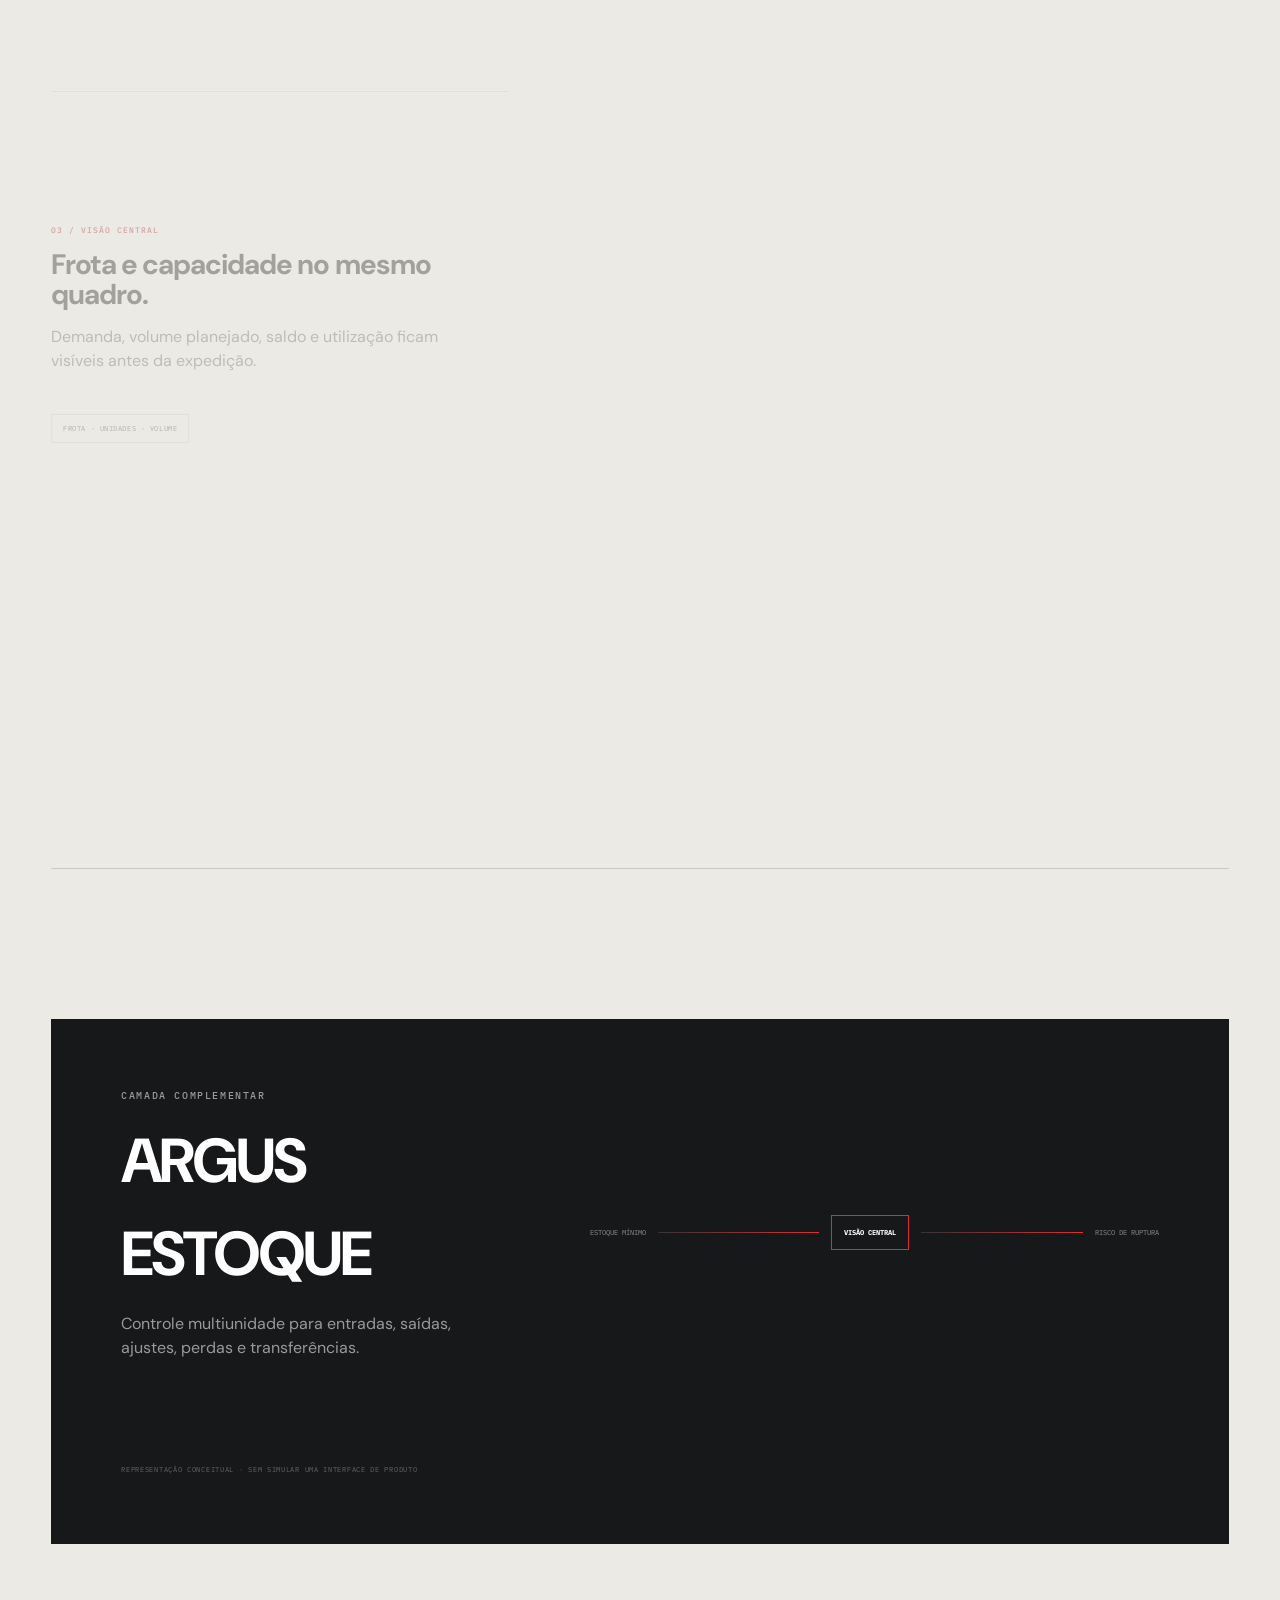
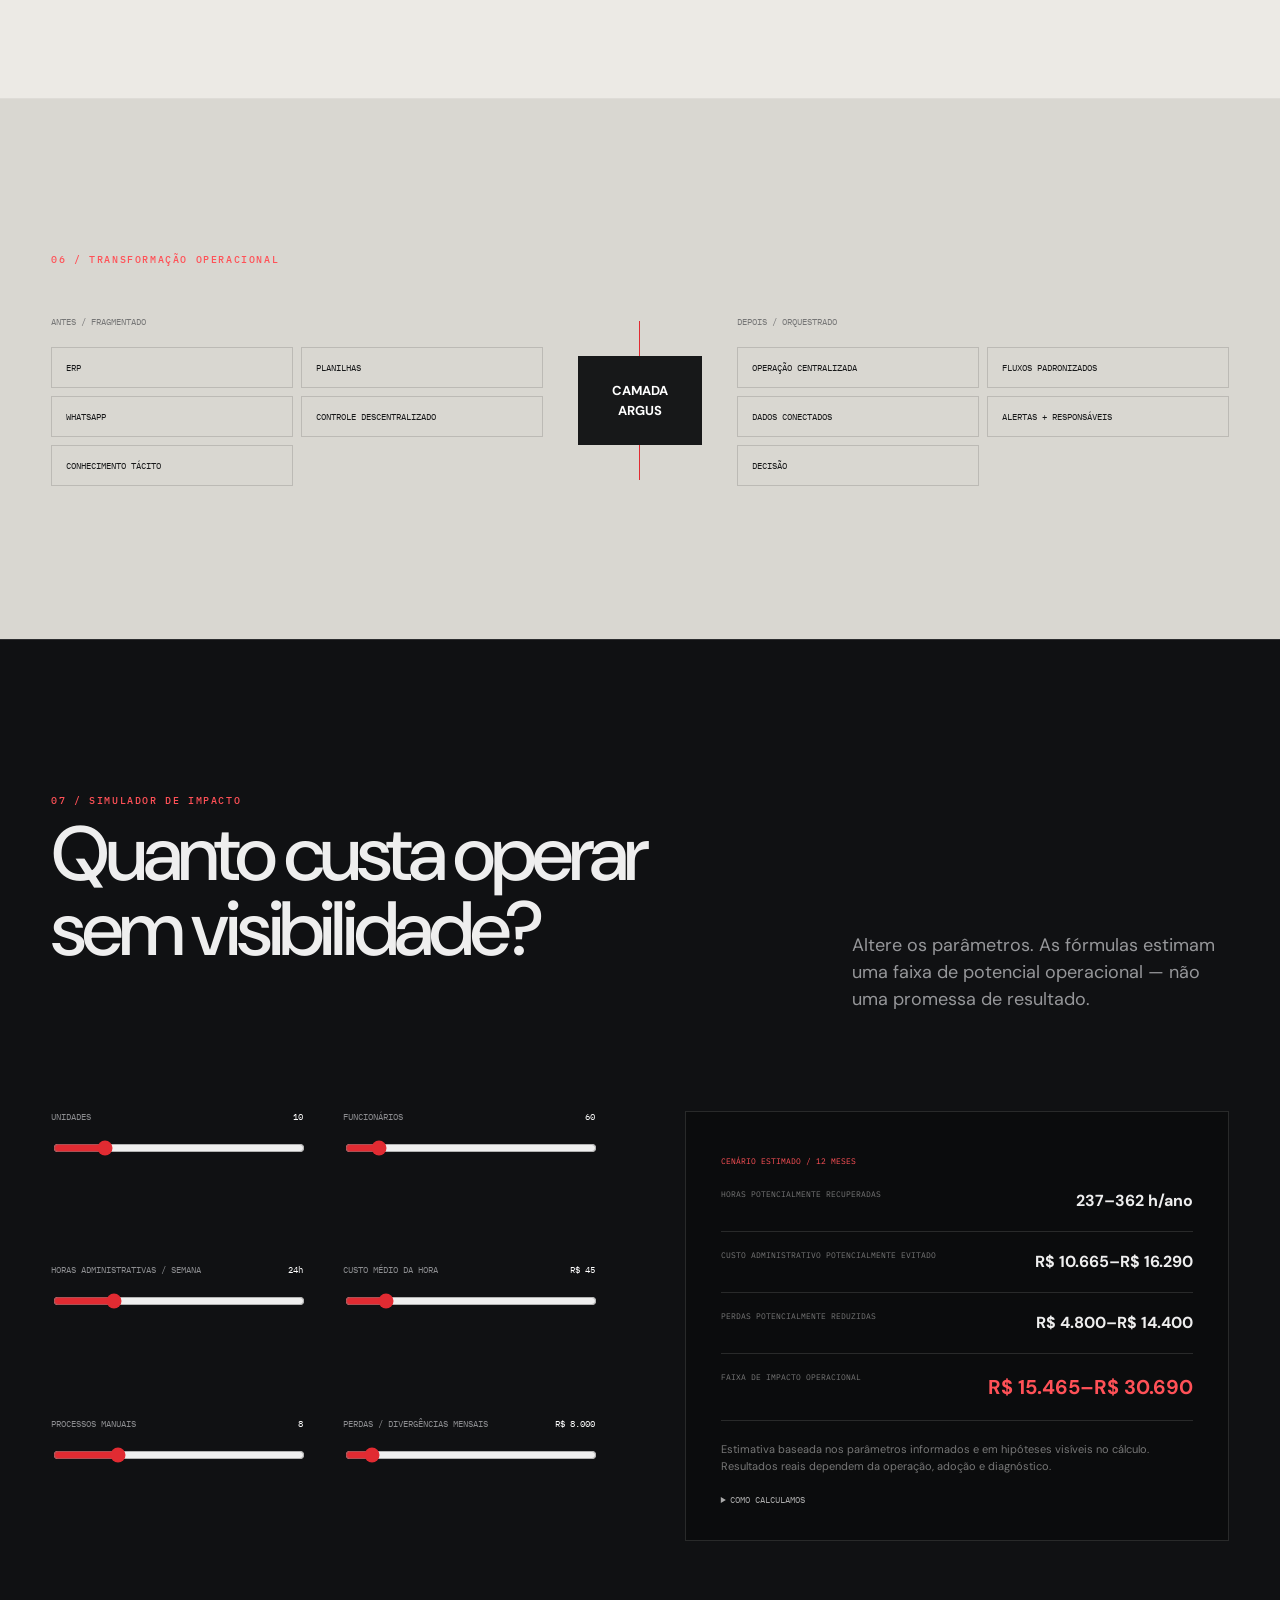
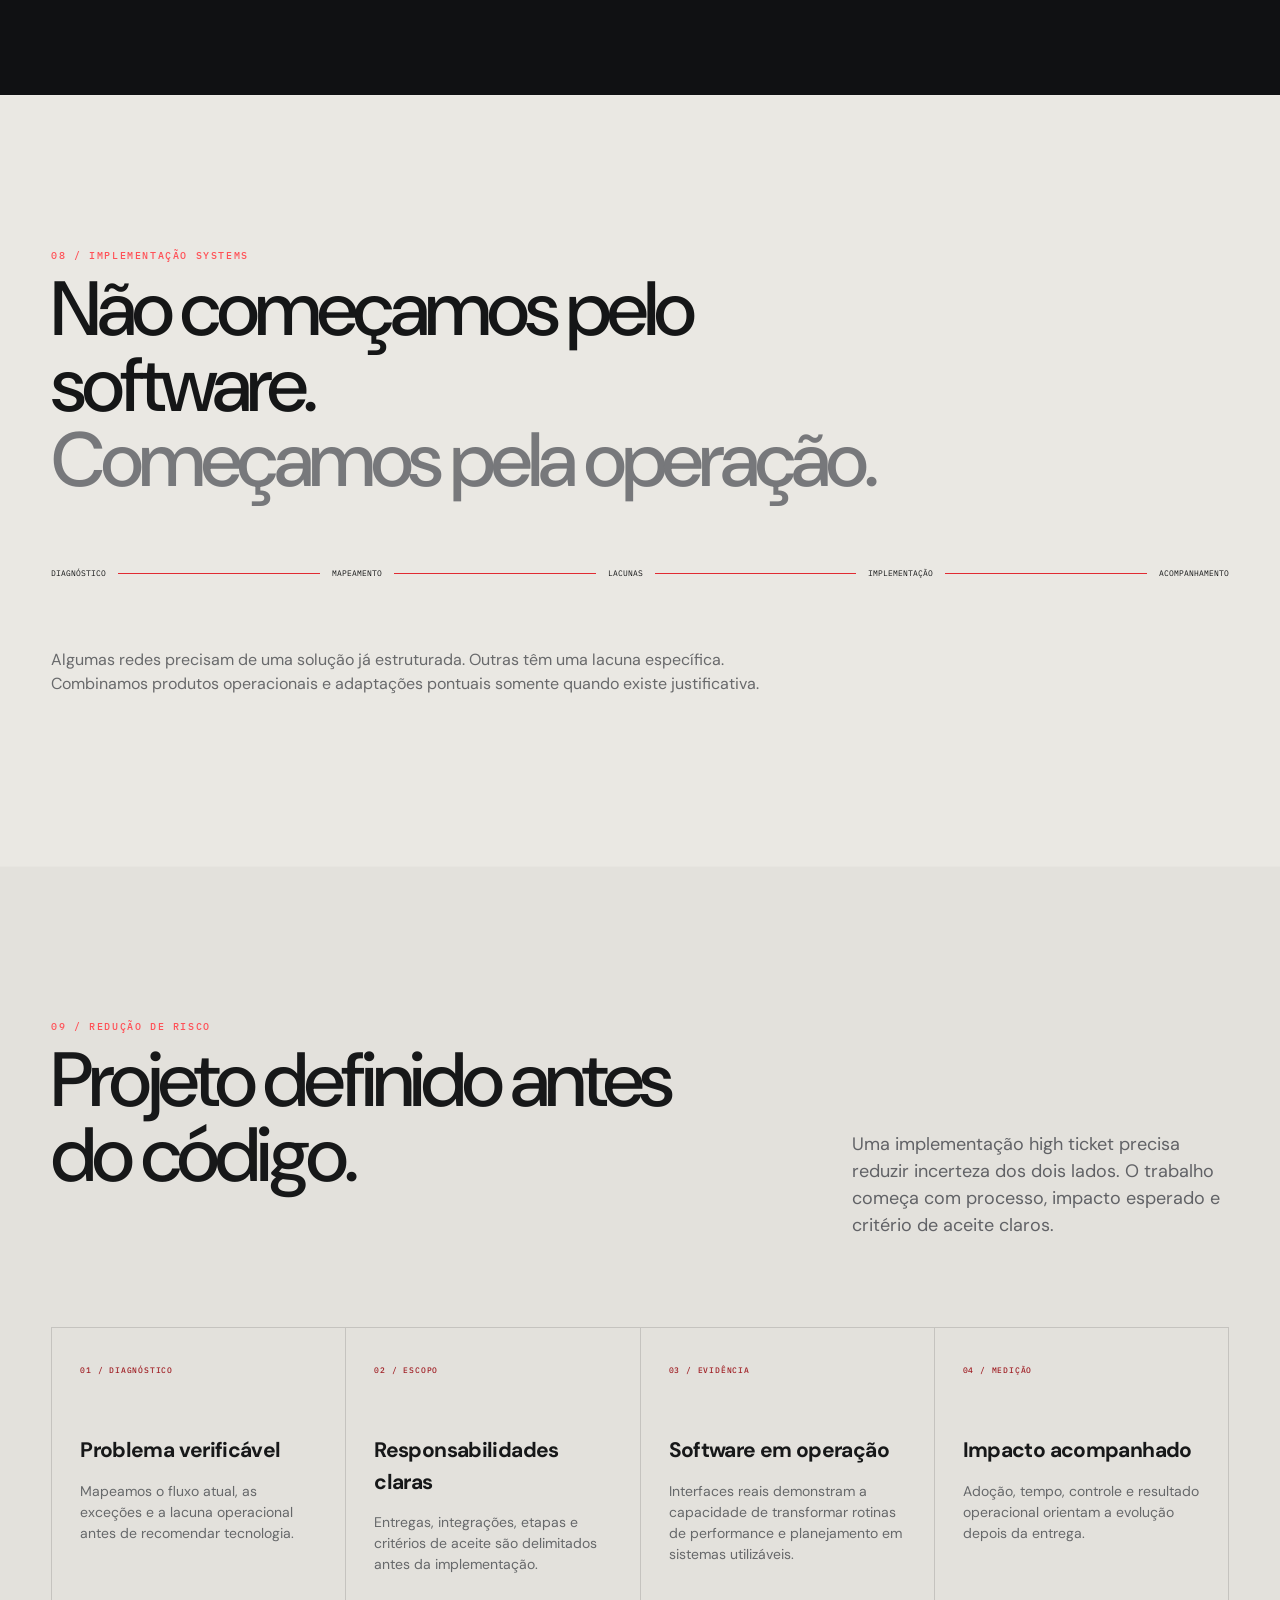
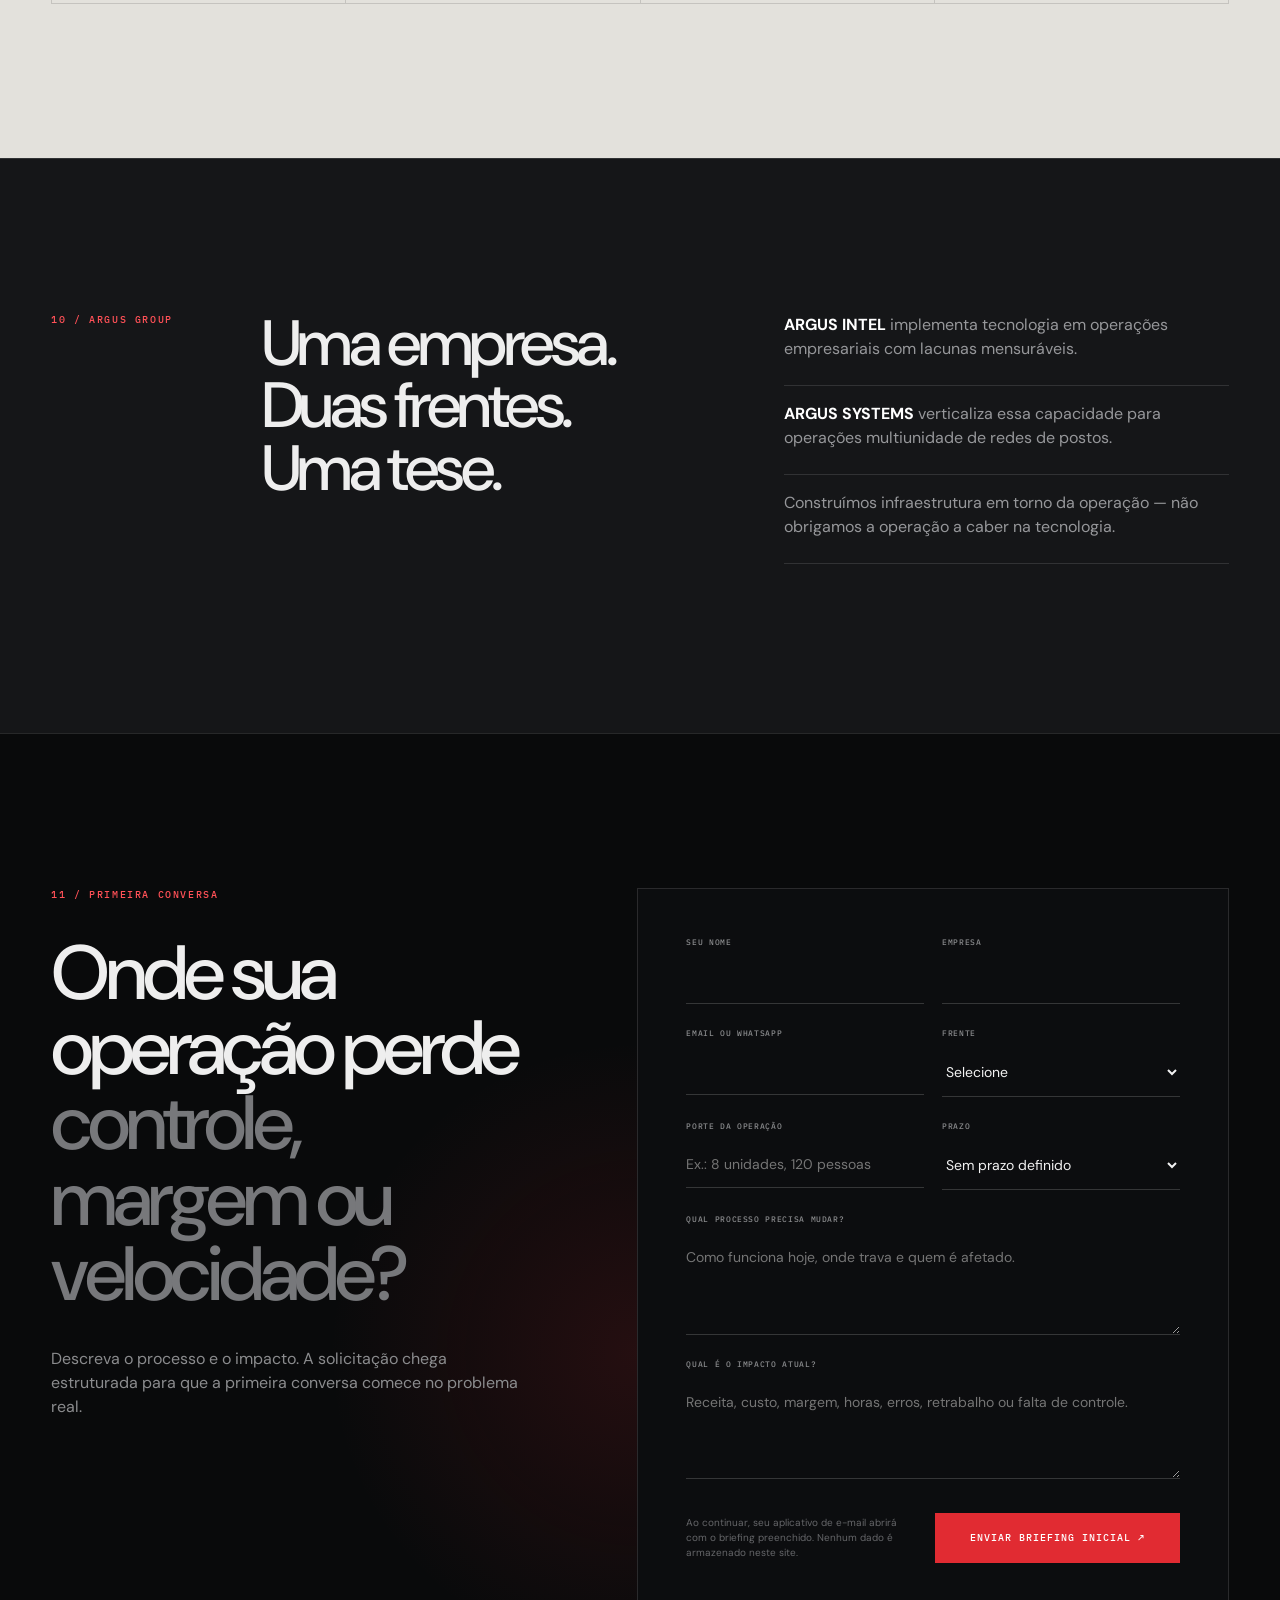
==== commit a6bcbbcd: "Improve high-ticket qualification and trust" ====
--- a/index.html
+++ b/index.html
@@ -5,6 +5,10 @@
   <title>ARGUS GROUP — Tecnologia aplicada à operação</title>
   <meta name="description" content="A ARGUS GROUP identifica gargalos operacionais e implementa software, automação e IA para aumentar controle, velocidade e eficiência.">
   <meta name="theme-color" content="#0a0a0b"><link rel="canonical" href="https://argusintel.com.br/">
+  <meta property="og:type" content="website"><meta property="og:locale" content="pt_BR"><meta property="og:site_name" content="ARGUS GROUP">
+  <meta property="og:title" content="ARGUS GROUP — Tecnologia aplicada à operação"><meta property="og:description" content="Identificamos gargalos mensuráveis e implementamos software, automação e IA para corrigir perdas de controle, margem e velocidade."><meta property="og:url" content="https://argusintel.com.br/">
+  <meta name="twitter:card" content="summary"><meta name="twitter:title" content="ARGUS GROUP — Tecnologia aplicada à operação"><meta name="twitter:description" content="Software, automação e IA construídos em torno de gargalos operacionais mensuráveis.">
+  <script type="application/ld+json">{"@context":"https://schema.org","@type":"Organization","name":"ARGUS GROUP","url":"https://argusintel.com.br/","email":"contato@argusintel.com.br","taxID":"63.737.725/0001-87","address":{"@type":"PostalAddress","addressLocality":"São Paulo","addressCountry":"BR"},"description":"Empresa brasileira que implementa software, automação e inteligência artificial em operações empresariais com lacunas mensuráveis.","subOrganization":[{"@type":"Organization","name":"ARGUS INTEL","description":"Tecnologia sob medida para operações empresariais."},{"@type":"Organization","name":"ARGUS SYSTEMS","description":"Sistemas operacionais para redes de postos de combustíveis."}]}</script>
   <link rel="preconnect" href="https://fonts.googleapis.com"><link rel="preconnect" href="https://fonts.gstatic.com" crossorigin>
   <link href="https://fonts.googleapis.com/css2?family=DM+Sans:wght@400;500;600&family=IBM+Plex+Mono:wght@400;500&display=swap" rel="stylesheet"><link rel="stylesheet" href="/styles.css">
 </head>
@@ -73,9 +77,11 @@
 
 <section class="engagement"><div class="wrap reveal"><div><p class="section-id">08 / IMPLEMENTAÇÃO SYSTEMS</p><h2>Não começamos pelo software.<br><span>Começamos pela operação.</span></h2></div><div class="engagement-flow"><span>DIAGNÓSTICO</span><i></i><span>MAPEAMENTO</span><i></i><span>LACUNAS</span><i></i><span>IMPLEMENTAÇÃO</span><i></i><span>ACOMPANHAMENTO</span></div><p>Algumas redes precisam de uma solução já estruturada. Outras têm uma lacuna específica. Combinamos produtos operacionais e adaptações pontuais somente quando existe justificativa.</p></div></section>
 
-<section class="about" id="sobre"><div class="wrap about-grid reveal"><p class="section-id">09 / ARGUS GROUP</p><h2>Uma empresa.<br>Duas frentes.<br>Uma tese.</h2><div><p><b>ARGUS INTEL</b> implementa tecnologia em operações empresariais com lacunas mensuráveis.</p><p><b>ARGUS SYSTEMS</b> verticaliza essa capacidade para operações multiunidade de redes de postos.</p><p>Construímos infraestrutura em torno da operação — não obrigamos a operação a caber na tecnologia.</p></div></div></section>
+<section class="assurance"><div class="wrap"><div class="split-heading reveal"><div><p class="section-id">09 / REDUÇÃO DE RISCO</p><h2>Projeto definido antes<br>do código.</h2></div><p>Uma implementação high ticket precisa reduzir incerteza dos dois lados. O trabalho começa com processo, impacto esperado e critério de aceite claros.</p></div><div class="assurance-grid reveal"><article><small>01 / DIAGNÓSTICO</small><h3>Problema verificável</h3><p>Mapeamos o fluxo atual, as exceções e a lacuna operacional antes de recomendar tecnologia.</p></article><article><small>02 / ESCOPO</small><h3>Responsabilidades claras</h3><p>Entregas, integrações, etapas e critérios de aceite são delimitados antes da implementação.</p></article><article><small>03 / EVIDÊNCIA</small><h3>Software em operação</h3><p>Interfaces reais demonstram a capacidade de transformar rotinas de performance e planejamento em sistemas utilizáveis.</p></article><article><small>04 / MEDIÇÃO</small><h3>Impacto acompanhado</h3><p>Adoção, tempo, controle e resultado operacional orientam a evolução depois da entrega.</p></article></div></div></section>
 
-<section class="contact" id="contato"><div class="wrap reveal"><p class="section-id">10 / PRIMEIRA CONVERSA</p><h2>Onde sua operação perde<br><span>controle, margem ou velocidade?</span></h2><p>Em uma conversa inicial, entendemos como a operação funciona hoje e identificamos onde tecnologia pode gerar impacto mensurável.</p><a class="button primary" href="mailto:contato@argusintel.com.br?subject=Mapear%20minha%20opera%C3%A7%C3%A3o">MAPEAR MINHA OPERAÇÃO ↗</a></div></section>
+<section class="about" id="sobre"><div class="wrap about-grid reveal"><p class="section-id">10 / ARGUS GROUP</p><h2>Uma empresa.<br>Duas frentes.<br>Uma tese.</h2><div><p><b>ARGUS INTEL</b> implementa tecnologia em operações empresariais com lacunas mensuráveis.</p><p><b>ARGUS SYSTEMS</b> verticaliza essa capacidade para operações multiunidade de redes de postos.</p><p>Construímos infraestrutura em torno da operação — não obrigamos a operação a caber na tecnologia.</p></div></div></section>
+
+<section class="contact" id="contato"><div class="wrap reveal"><div class="contact-heading"><p class="section-id">11 / PRIMEIRA CONVERSA</p><h2>Onde sua operação perde<br><span>controle, margem ou velocidade?</span></h2><p>Descreva o processo e o impacto. A solicitação chega estruturada para que a primeira conversa comece no problema real.</p></div><form class="lead-form" id="lead-form"><label>SEU NOME<input name="name" autocomplete="name" required></label><label>EMPRESA<input name="company" autocomplete="organization" required></label><label>EMAIL OU WHATSAPP<input name="contact" autocomplete="email" required></label><label>FRENTE<select name="route" required><option value="">Selecione</option><option>ARGUS SYSTEMS — rede de postos</option><option>ARGUS INTEL — sistema ou automação sob medida</option><option>A definir na conversa</option></select></label><label>PORTE DA OPERAÇÃO<input name="scale" placeholder="Ex.: 8 unidades, 120 pessoas"></label><label>PRAZO<select name="deadline"><option>Sem prazo definido</option><option>Até 30 dias</option><option>De 1 a 3 meses</option><option>De 3 a 6 meses</option></select></label><label class="wide">QUAL PROCESSO PRECISA MUDAR?<textarea name="problem" rows="4" required placeholder="Como funciona hoje, onde trava e quem é afetado."></textarea></label><label class="wide">QUAL É O IMPACTO ATUAL?<textarea name="impact" rows="3" placeholder="Receita, custo, margem, horas, erros, retrabalho ou falta de controle."></textarea></label><div class="wide form-action"><p>Ao continuar, seu aplicativo de e-mail abrirá com o briefing preenchido. Nenhum dado é armazenado neste site.</p><button class="button primary" type="submit">ENVIAR BRIEFING INICIAL ↗</button></div></form></div></section>
 </main>
 <footer><div class="logo"><b>ARGUS</b><span>GROUP</span></div><p>TECNOLOGIA APLICADA À OPERAÇÃO.<br>SÃO PAULO · BRASIL</p><div><a href="#intel">INTEL</a><a href="#systems">SYSTEMS</a><a href="#metodo">MÉTODO</a><a href="#contato">CONTATO</a></div><small>© 2026 ARGUS GROUP</small></footer>
 <script src="/site.js"></script></body></html>
--- a/styles.css
+++ b/styles.css
@@ -34,6 +34,12 @@
   .proof-operation .product-heading{padding-bottom:30px}
   .proof-operation .proof-step{min-height:42vh}
 }
+
+/* Qualification and commercial assurance */
+.assurance{background:#e3e1dc;color:#171819}.assurance .split-heading>p{color:#616266}.assurance-grid{display:grid;grid-template-columns:repeat(4,1fr);margin-top:70px;border-top:1px solid #0002;border-left:1px solid #0002}.assurance-grid article{min-height:275px;padding:28px;border-right:1px solid #0002;border-bottom:1px solid #0002}.assurance-grid small{color:#a01f25;font:500 8px var(--mono);letter-spacing:.1em}.assurance-grid h3{margin:55px 0 14px;font-size:21px;letter-spacing:-.03em}.assurance-grid p{margin:0;color:#66686a;font-size:14px}
+.contact{display:block;text-align:left}.contact>.wrap{display:grid;grid-template-columns:.9fr 1.1fr;gap:clamp(45px,8vw,120px);align-items:start}.contact-heading{position:sticky;top:110px}.contact h2{margin:35px 0;max-width:720px}.contact-heading>p:last-child{max-width:560px;color:#8b8c8e}.lead-form{display:grid;grid-template-columns:1fr 1fr;gap:24px 18px;padding:clamp(24px,4vw,48px);border:1px solid var(--line);background:#0c0d0f}.lead-form label{color:#8b8c8e;font:500 8px var(--mono);letter-spacing:.08em}.lead-form input,.lead-form select,.lead-form textarea{display:block;width:100%;margin-top:10px;padding:14px 0;border:0;border-bottom:1px solid #ffffff2b;border-radius:0;outline:0;background:transparent;color:#f2f2f2;font:14px var(--sans);transition:border-color .2s}.lead-form select{color-scheme:dark}.lead-form textarea{resize:vertical;min-height:100px}.lead-form input:focus,.lead-form select:focus,.lead-form textarea:focus{border-color:var(--red)}.lead-form .wide{grid-column:1/-1}.form-action{display:flex;align-items:center;justify-content:space-between;gap:24px;margin-top:10px}.form-action p{max-width:330px;margin:0;color:#656669;font-size:10px}.lead-form .button{min-width:245px;cursor:pointer}
+@media(max-width:900px){.contact>.wrap{grid-template-columns:1fr}.contact-heading{position:relative;top:auto}.assurance-grid{grid-template-columns:1fr 1fr}}
+@media(max-width:600px){.assurance-grid{grid-template-columns:1fr}.assurance-grid article{min-height:220px}.lead-form{grid-template-columns:1fr;padding:22px 18px}.lead-form .wide{grid-column:auto}.form-action{align-items:stretch;flex-direction:column}.lead-form .button{width:100%;min-width:0}}
 @media(max-width:760px){
   .proof-operation .screenshot-viewport{aspect-ratio:1.18}
   .proof-operation .proof-image{left:-36%;width:190%;object-position:center center}
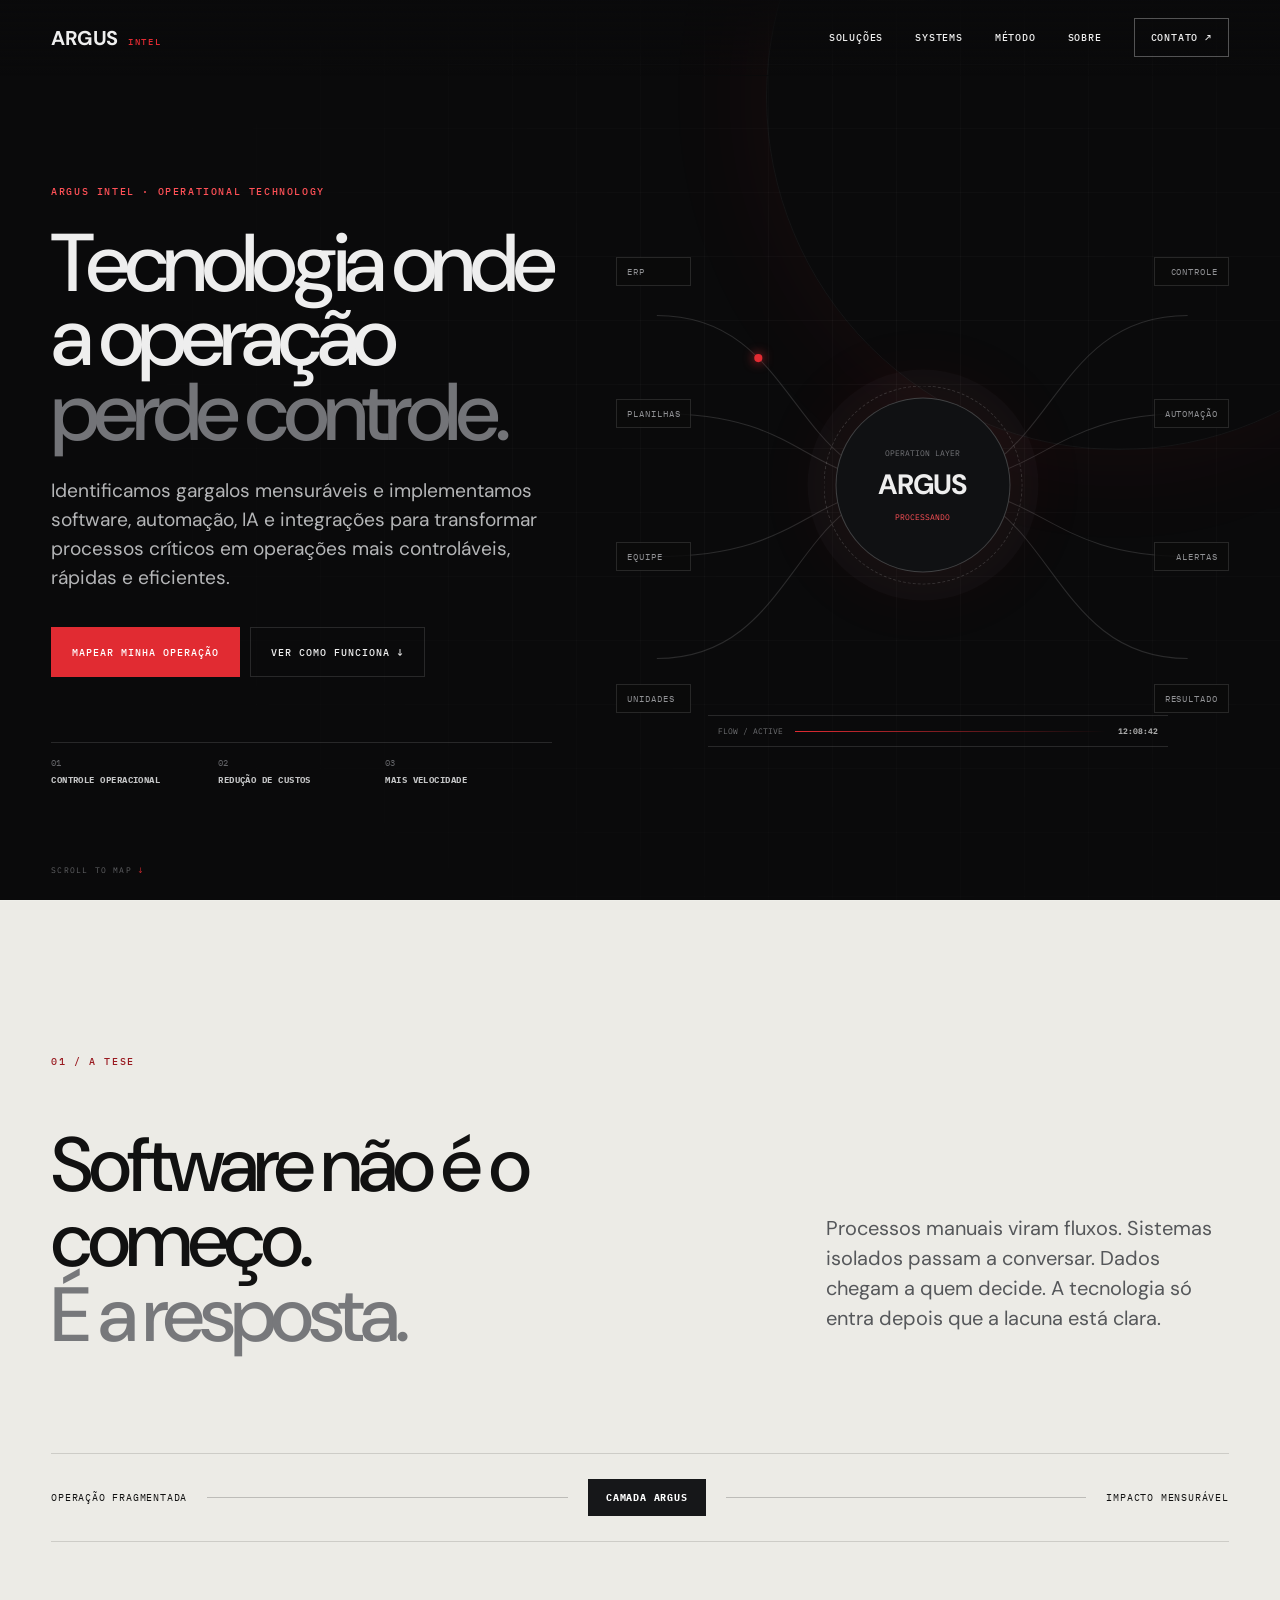
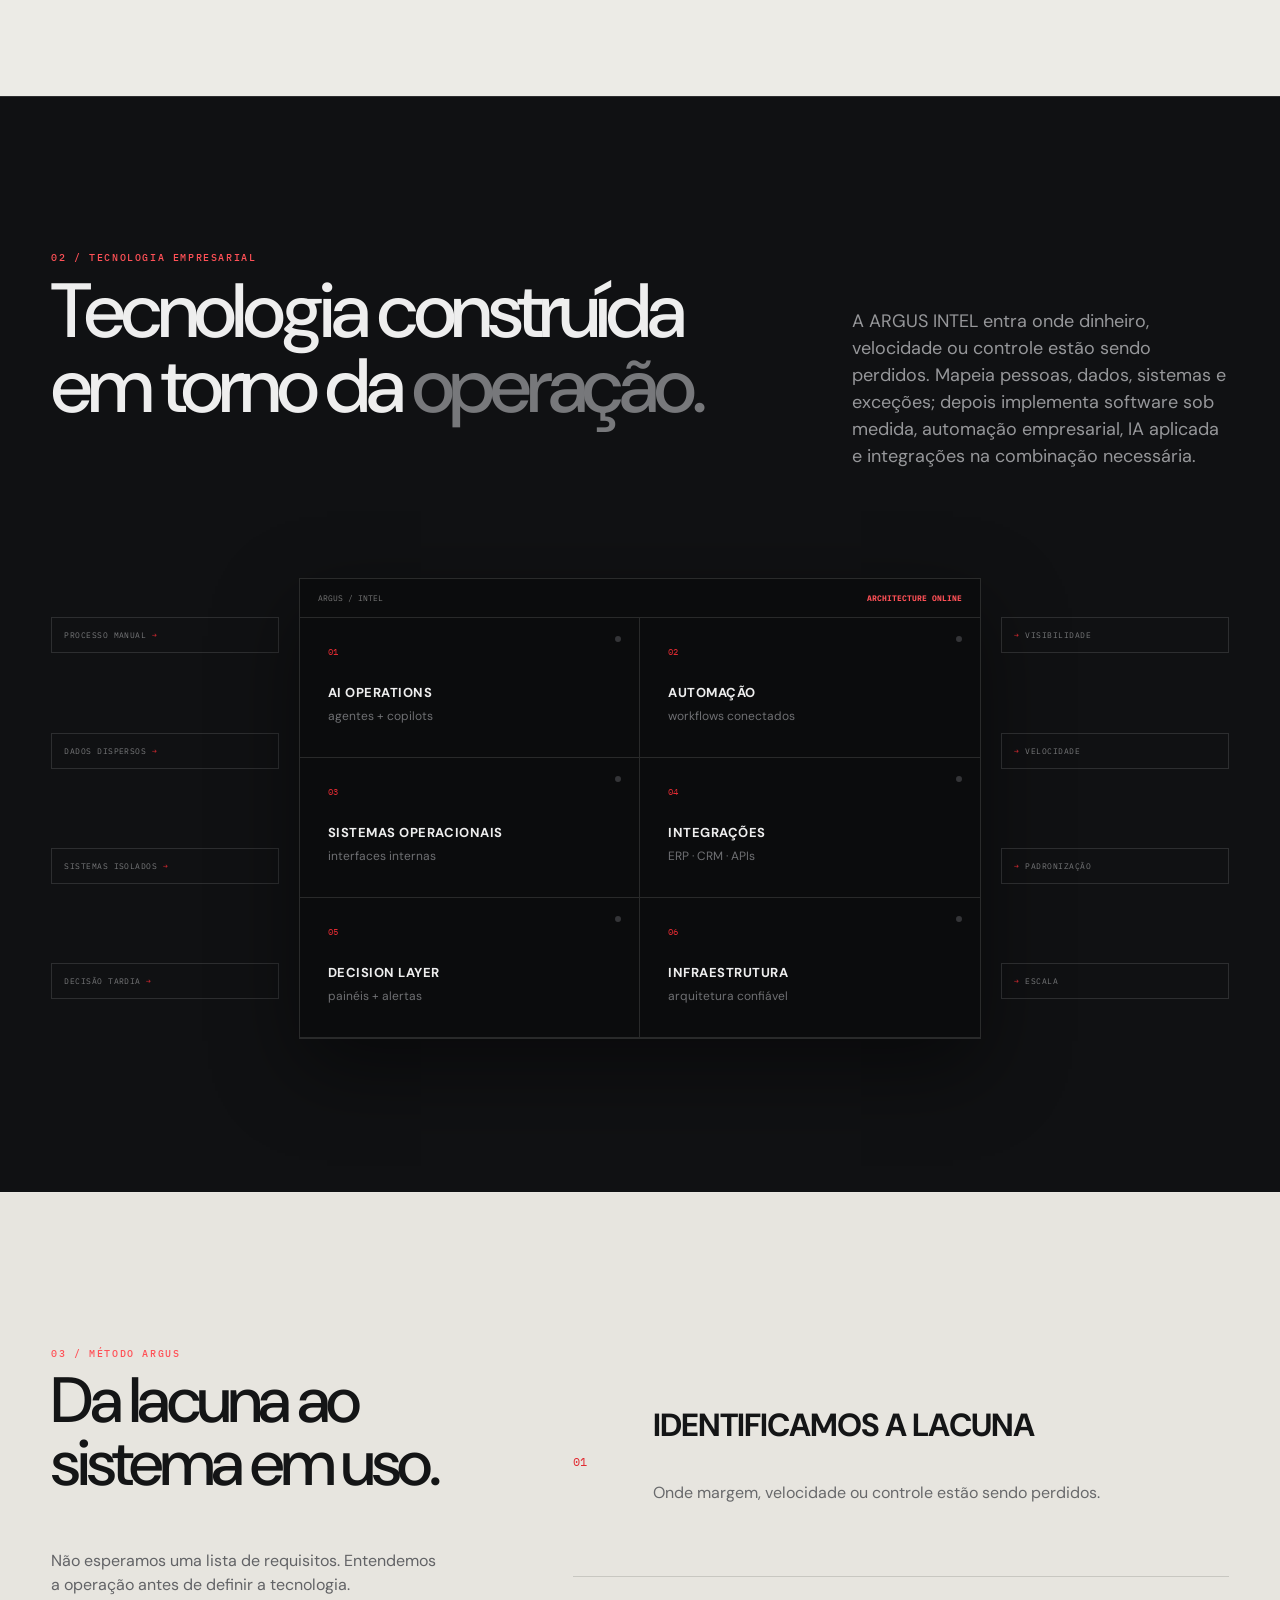
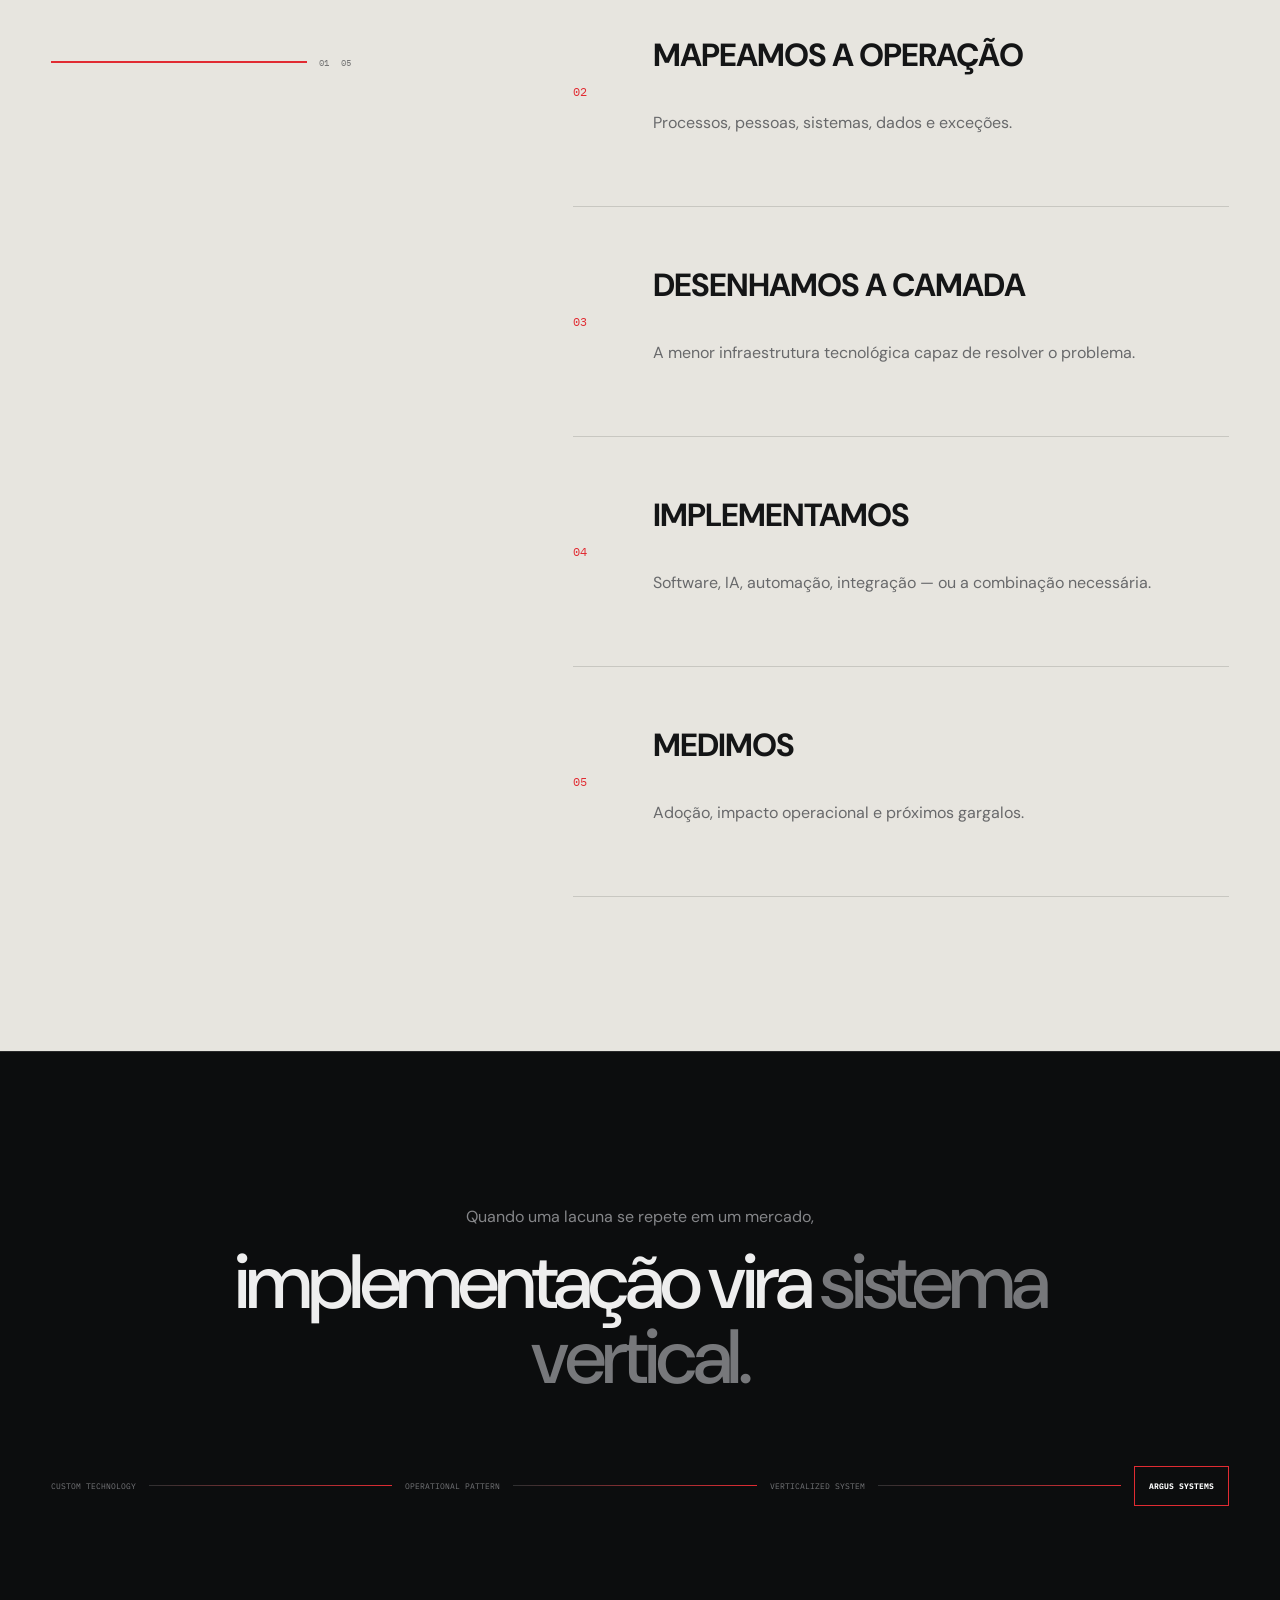
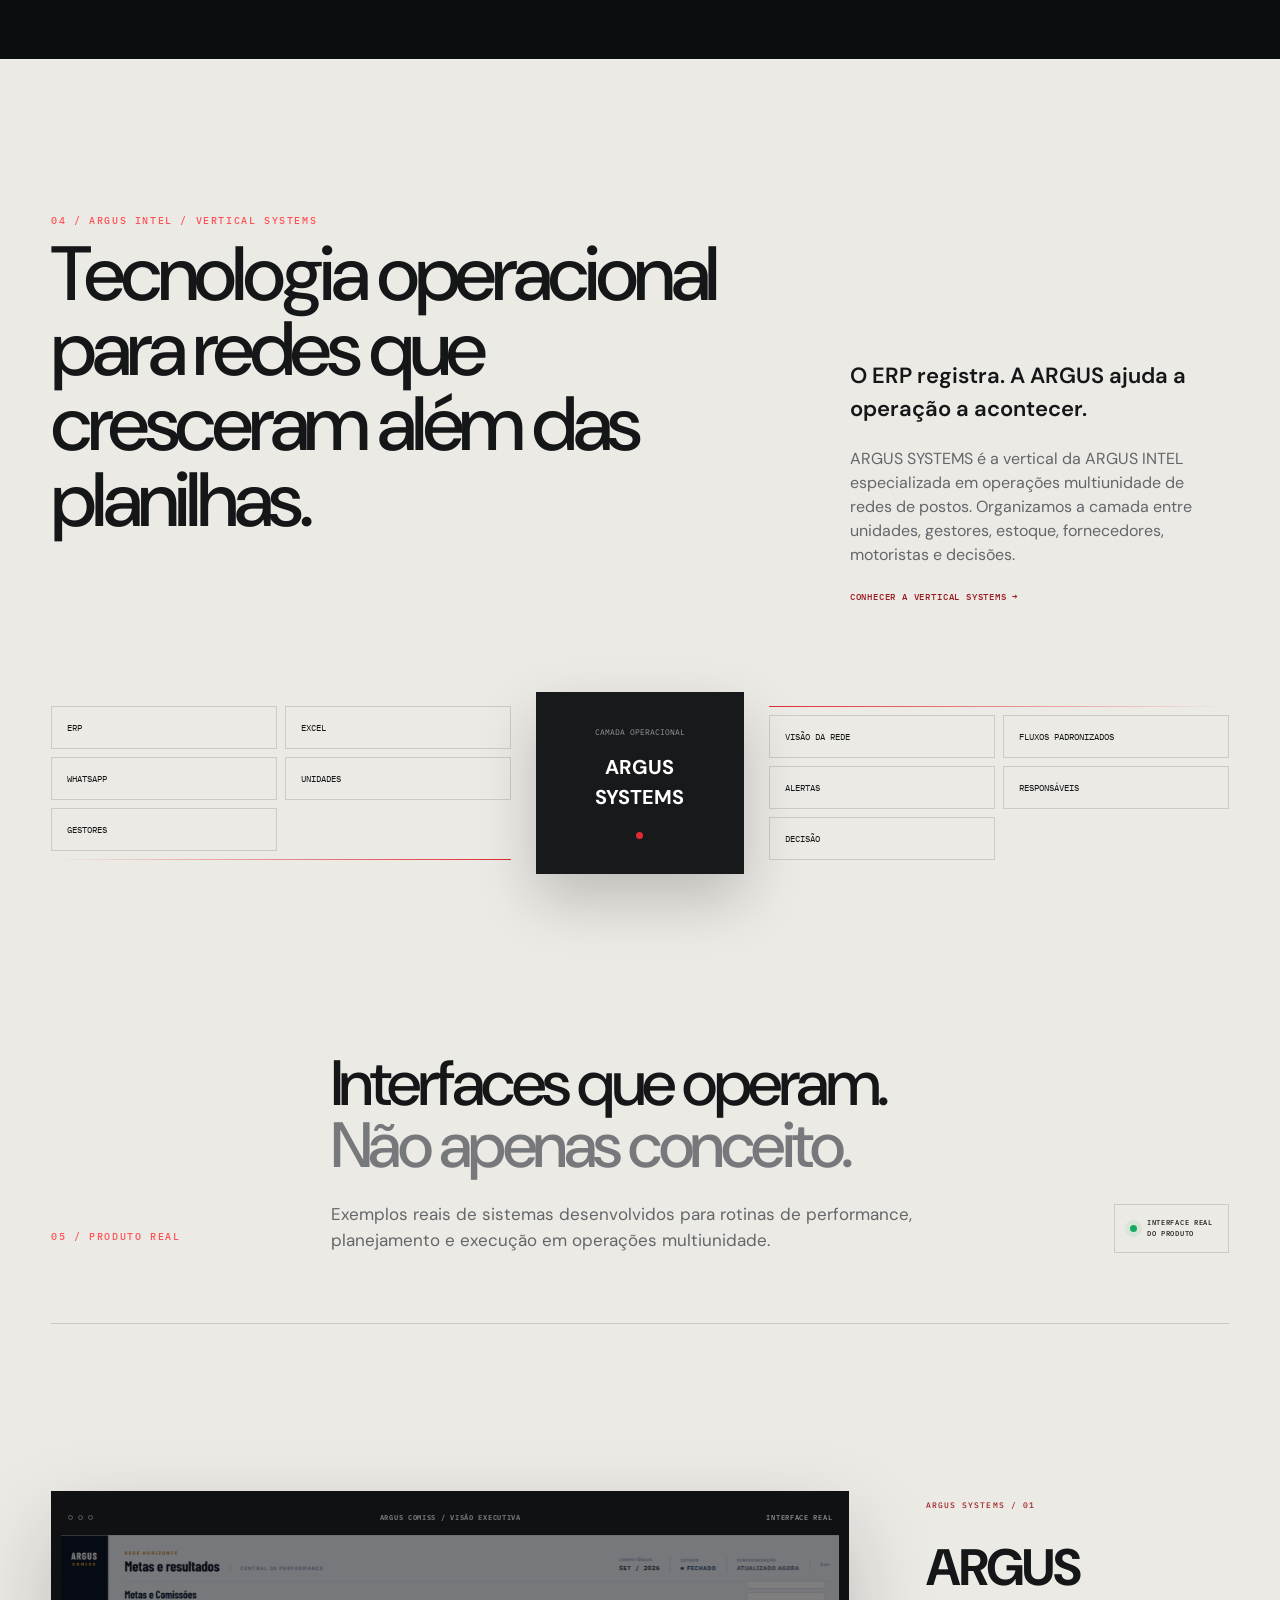
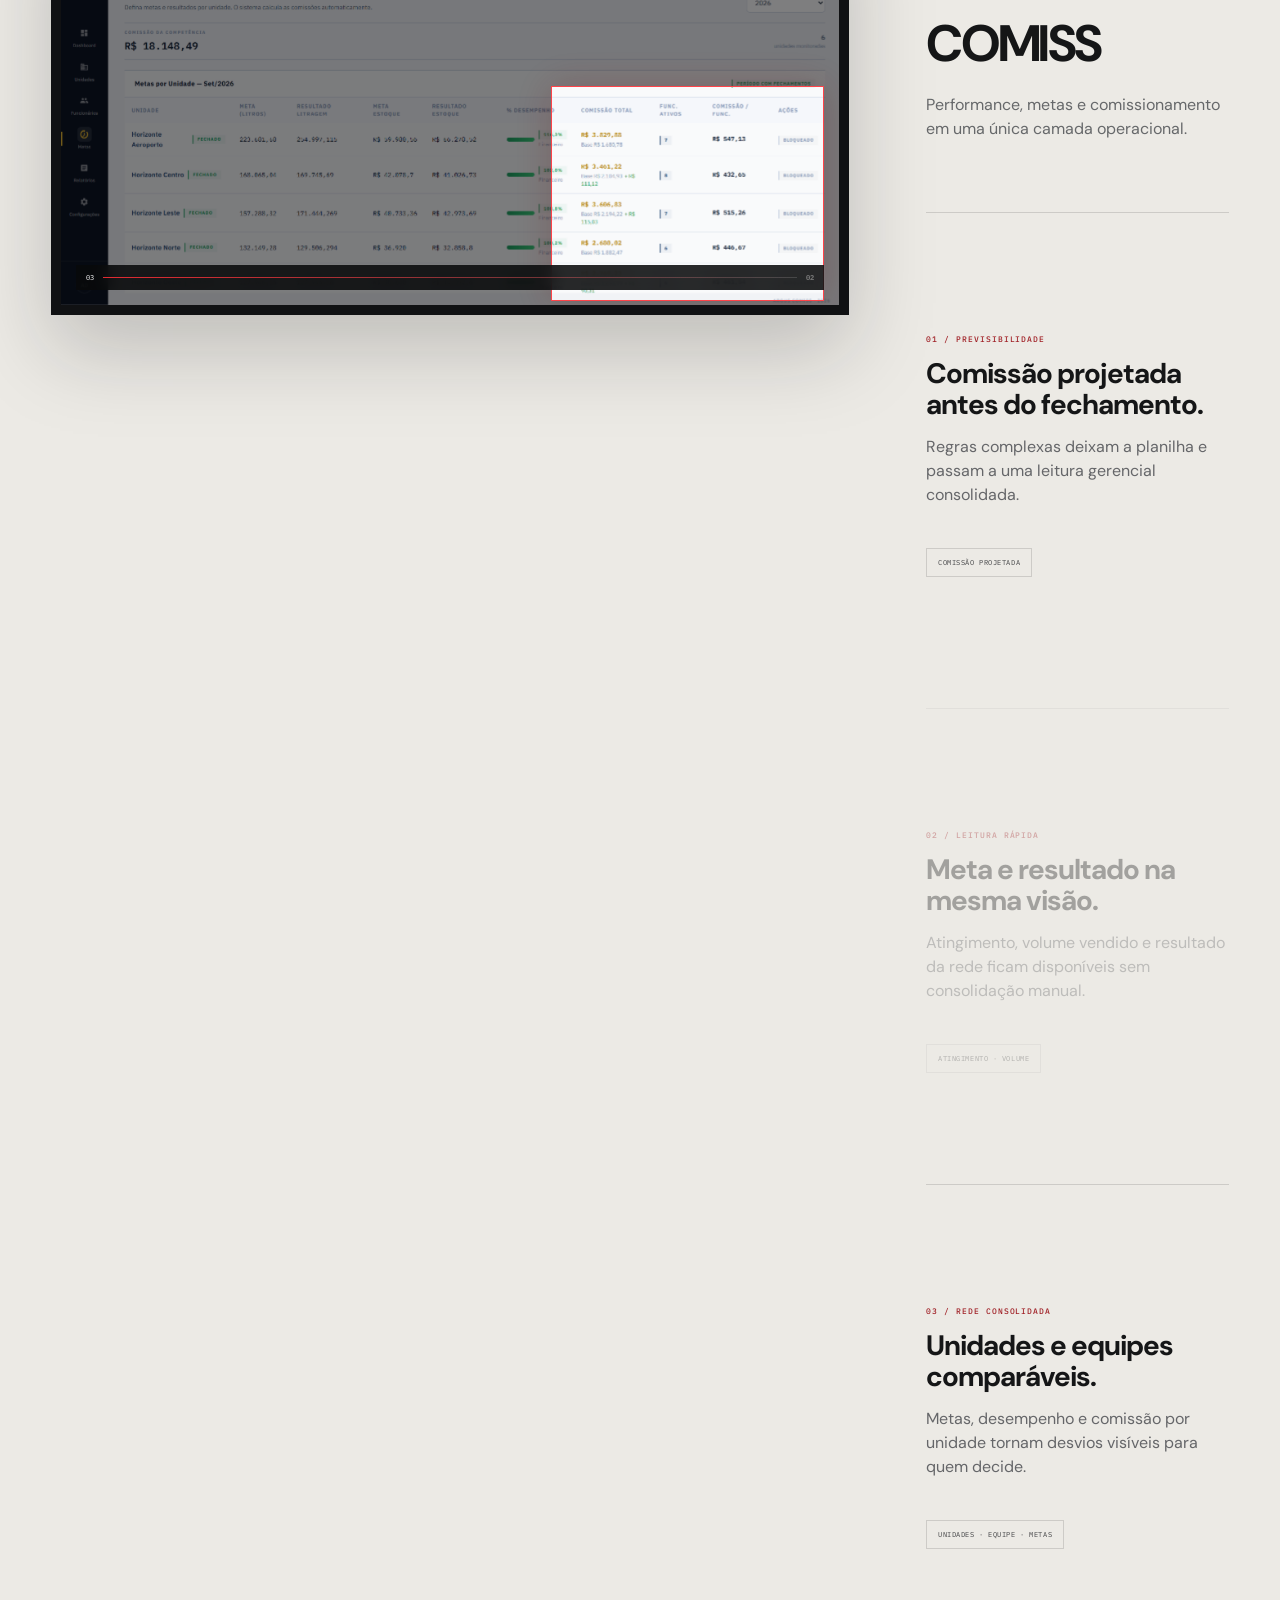
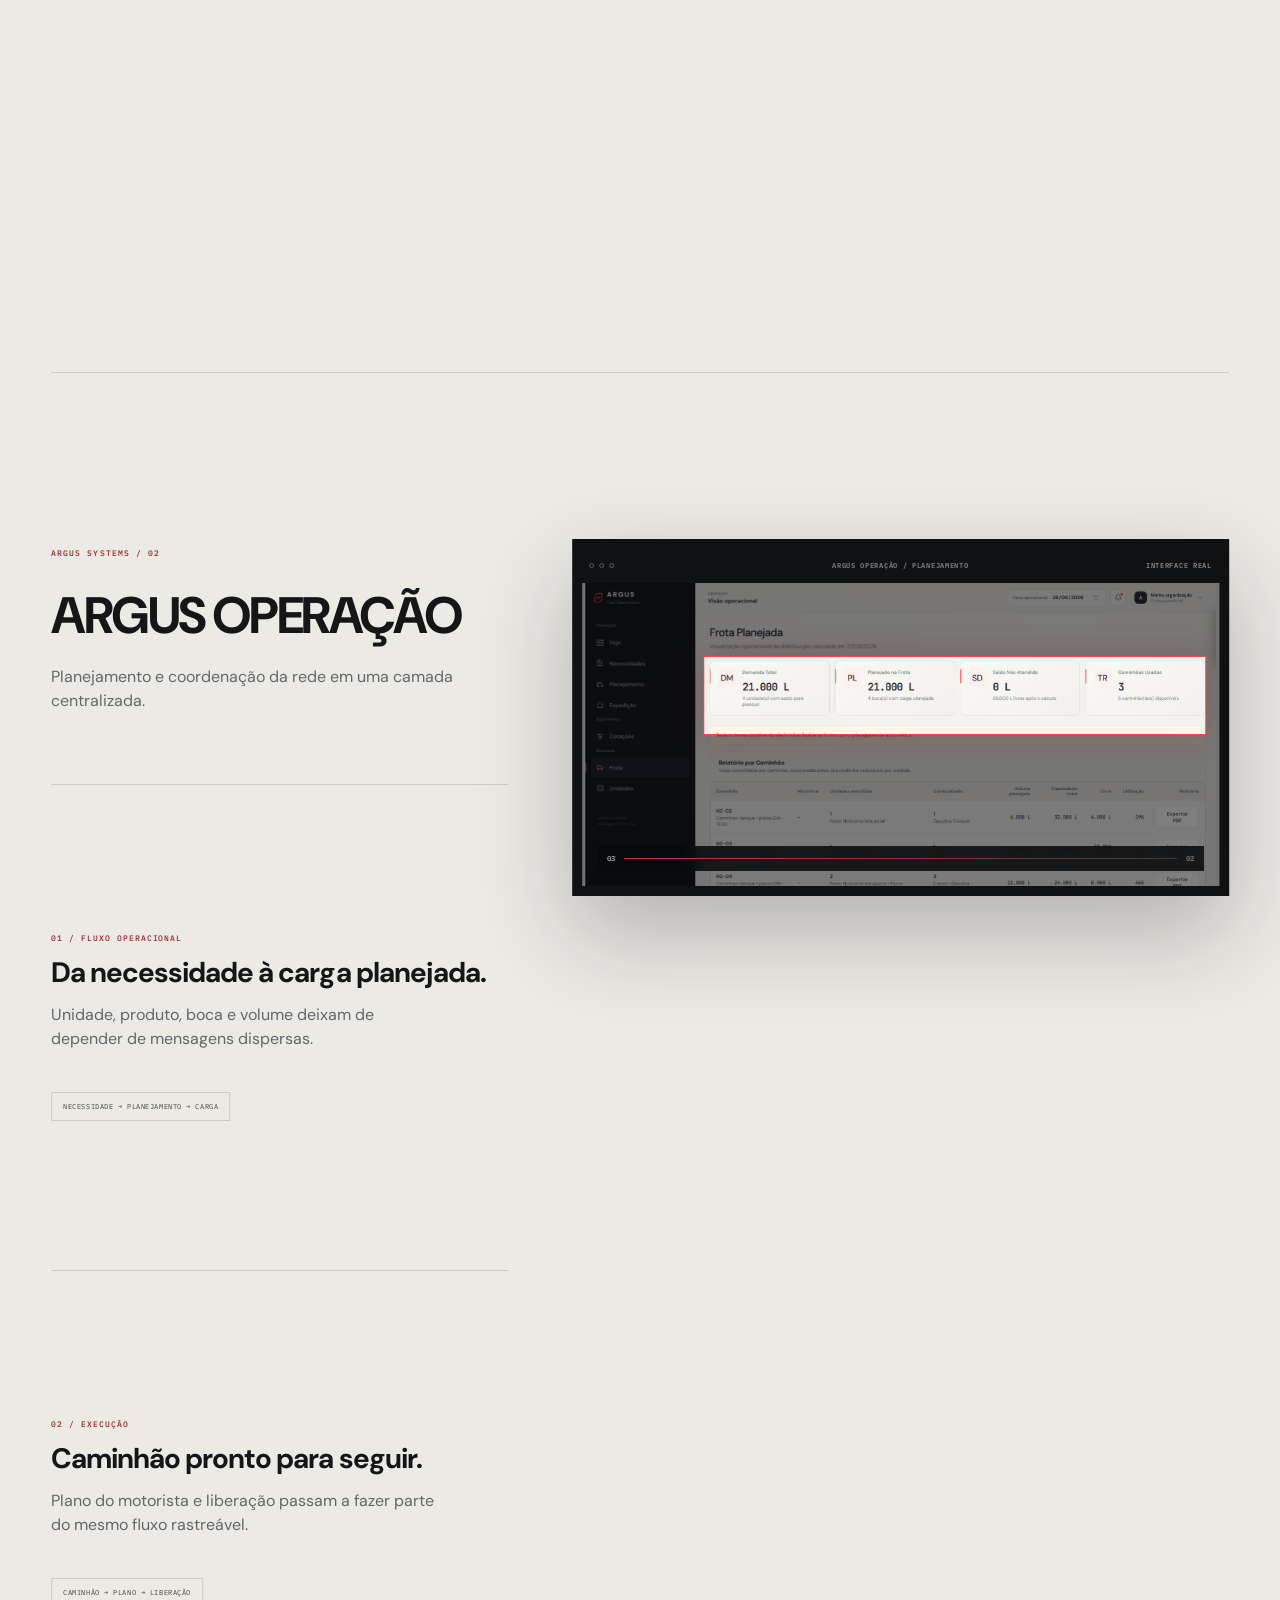
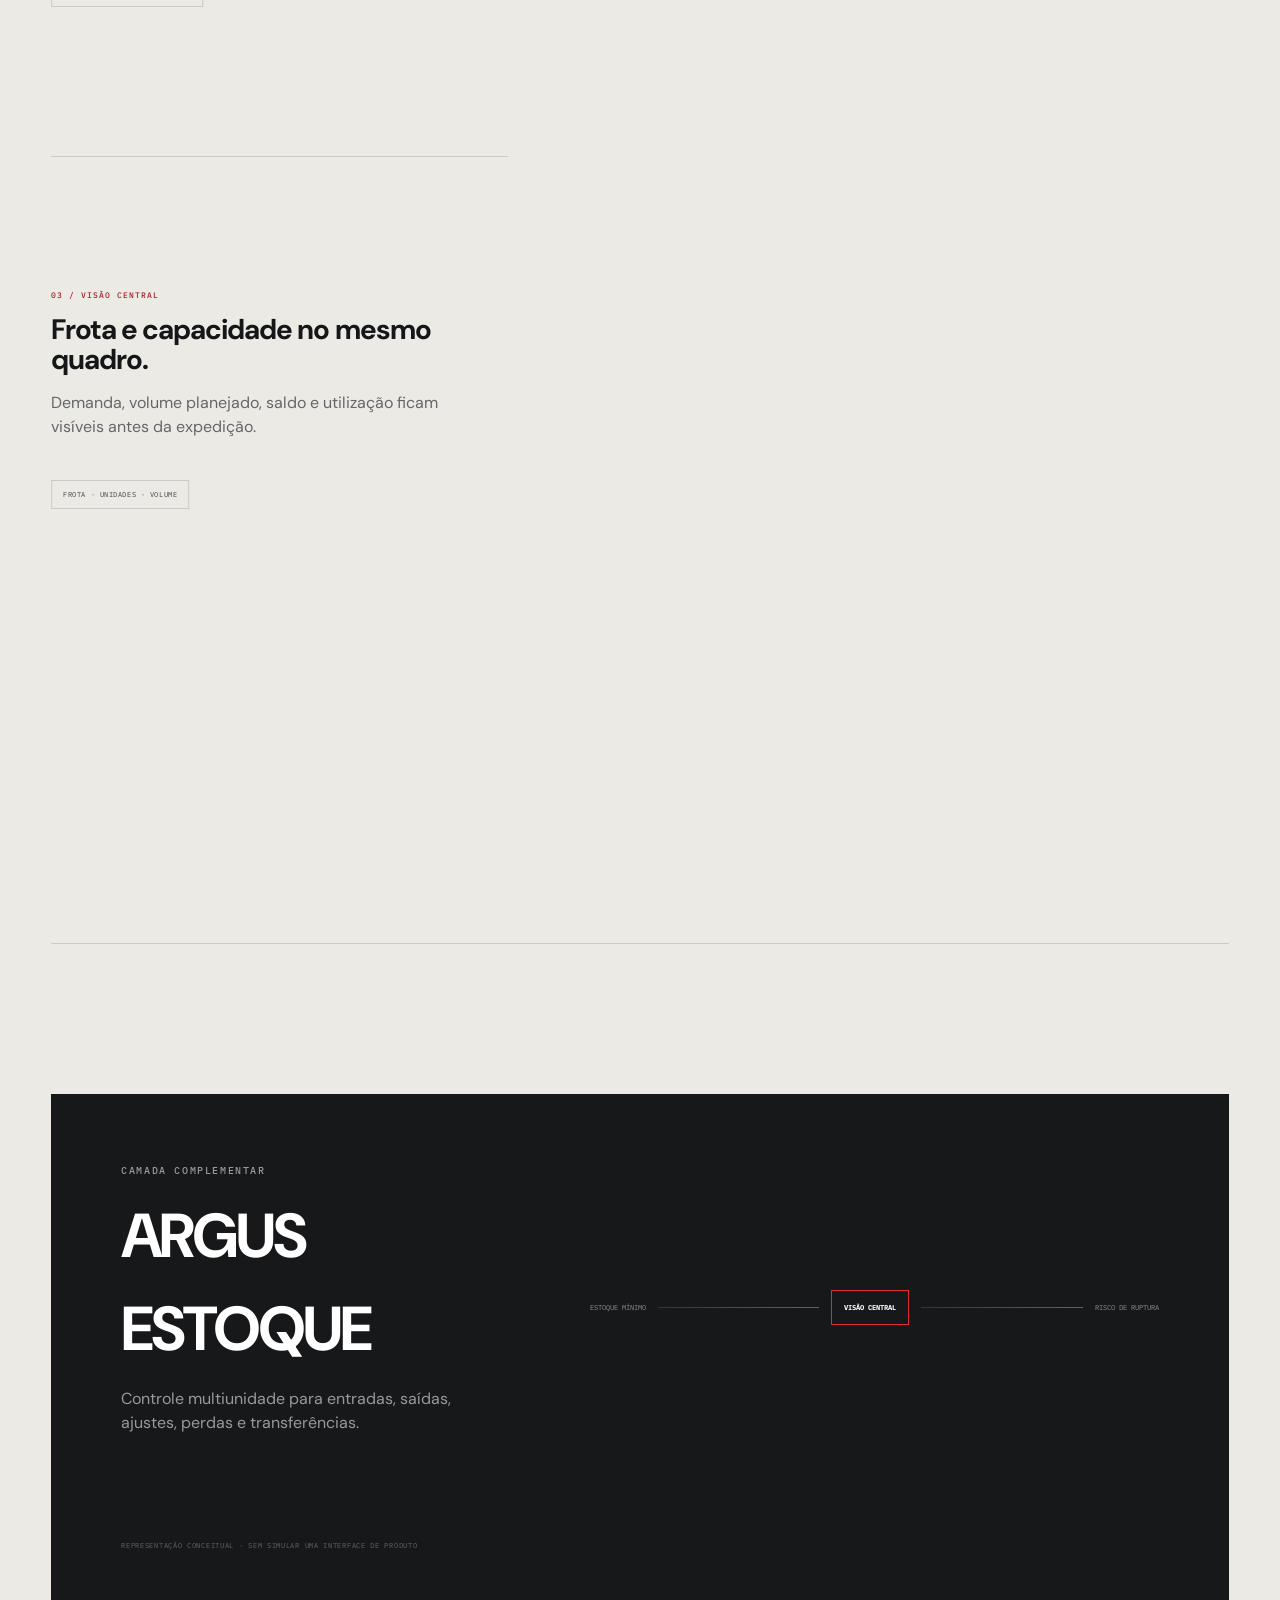
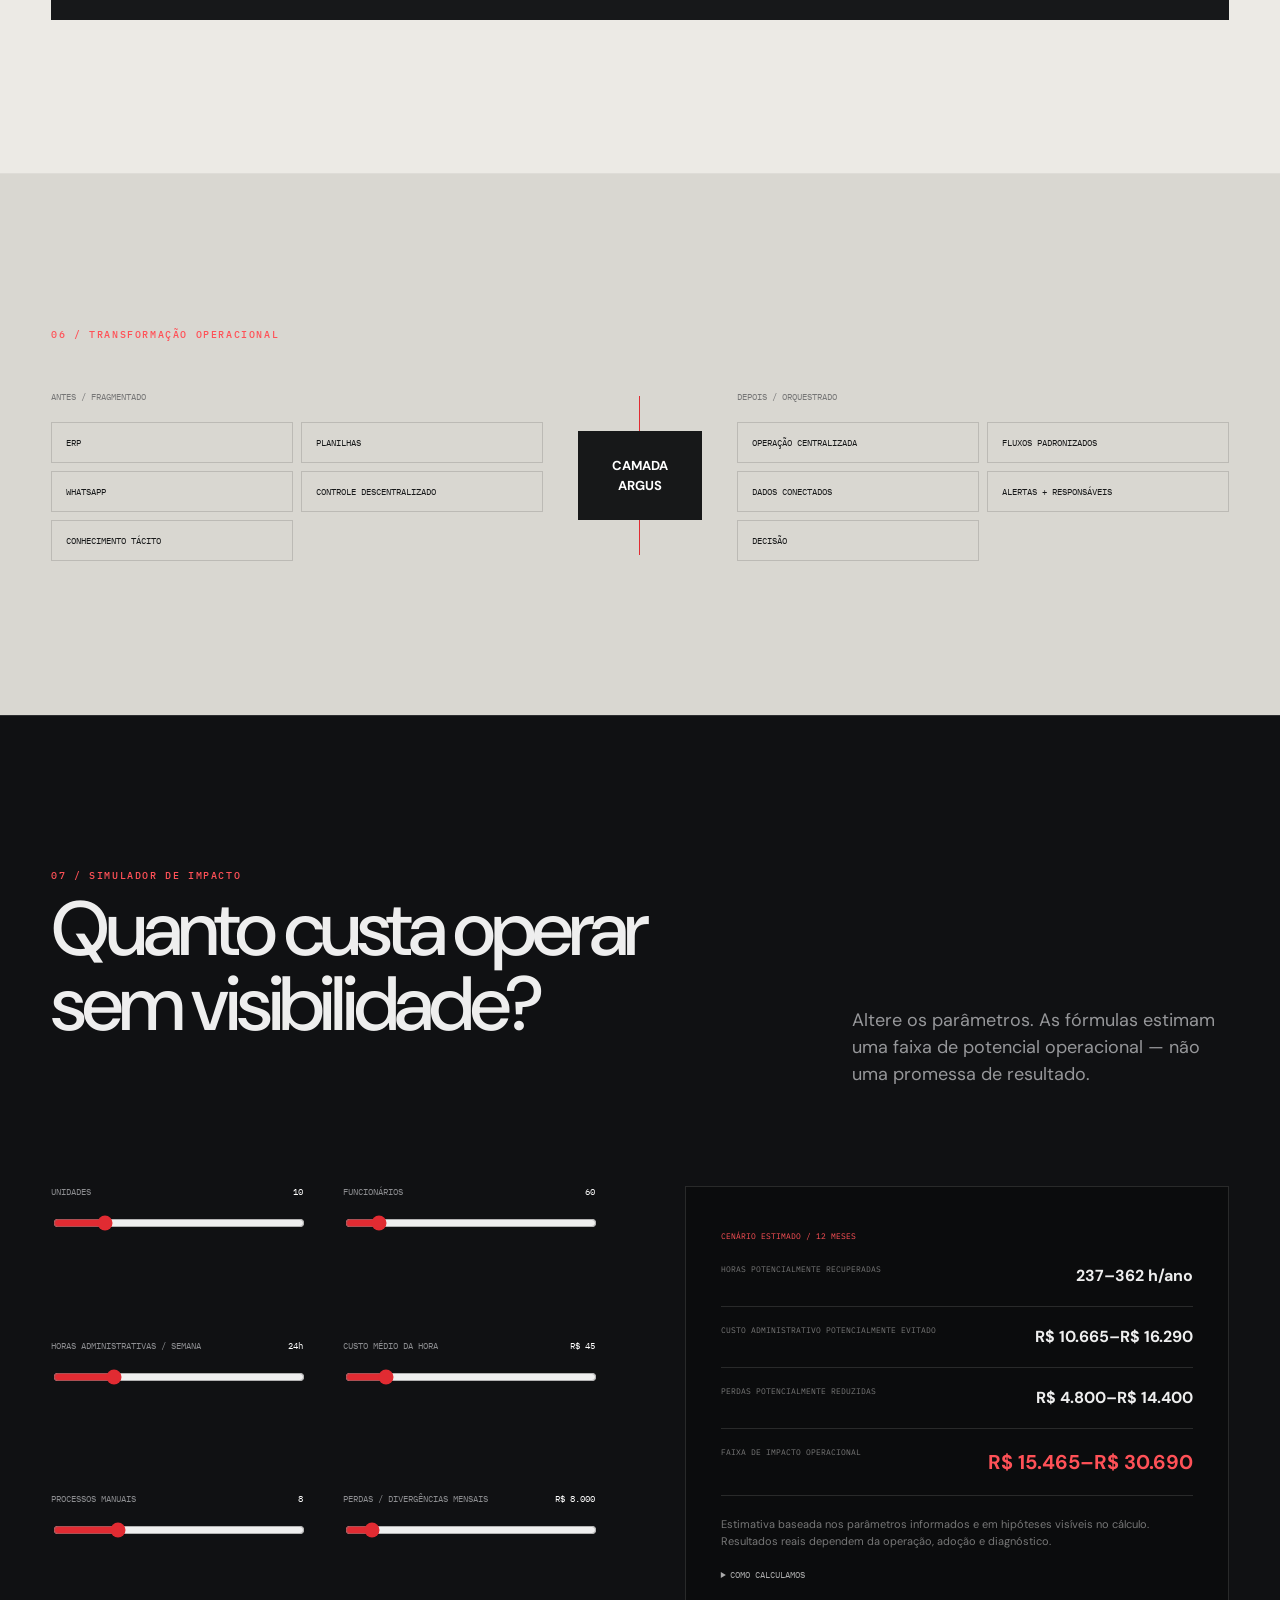
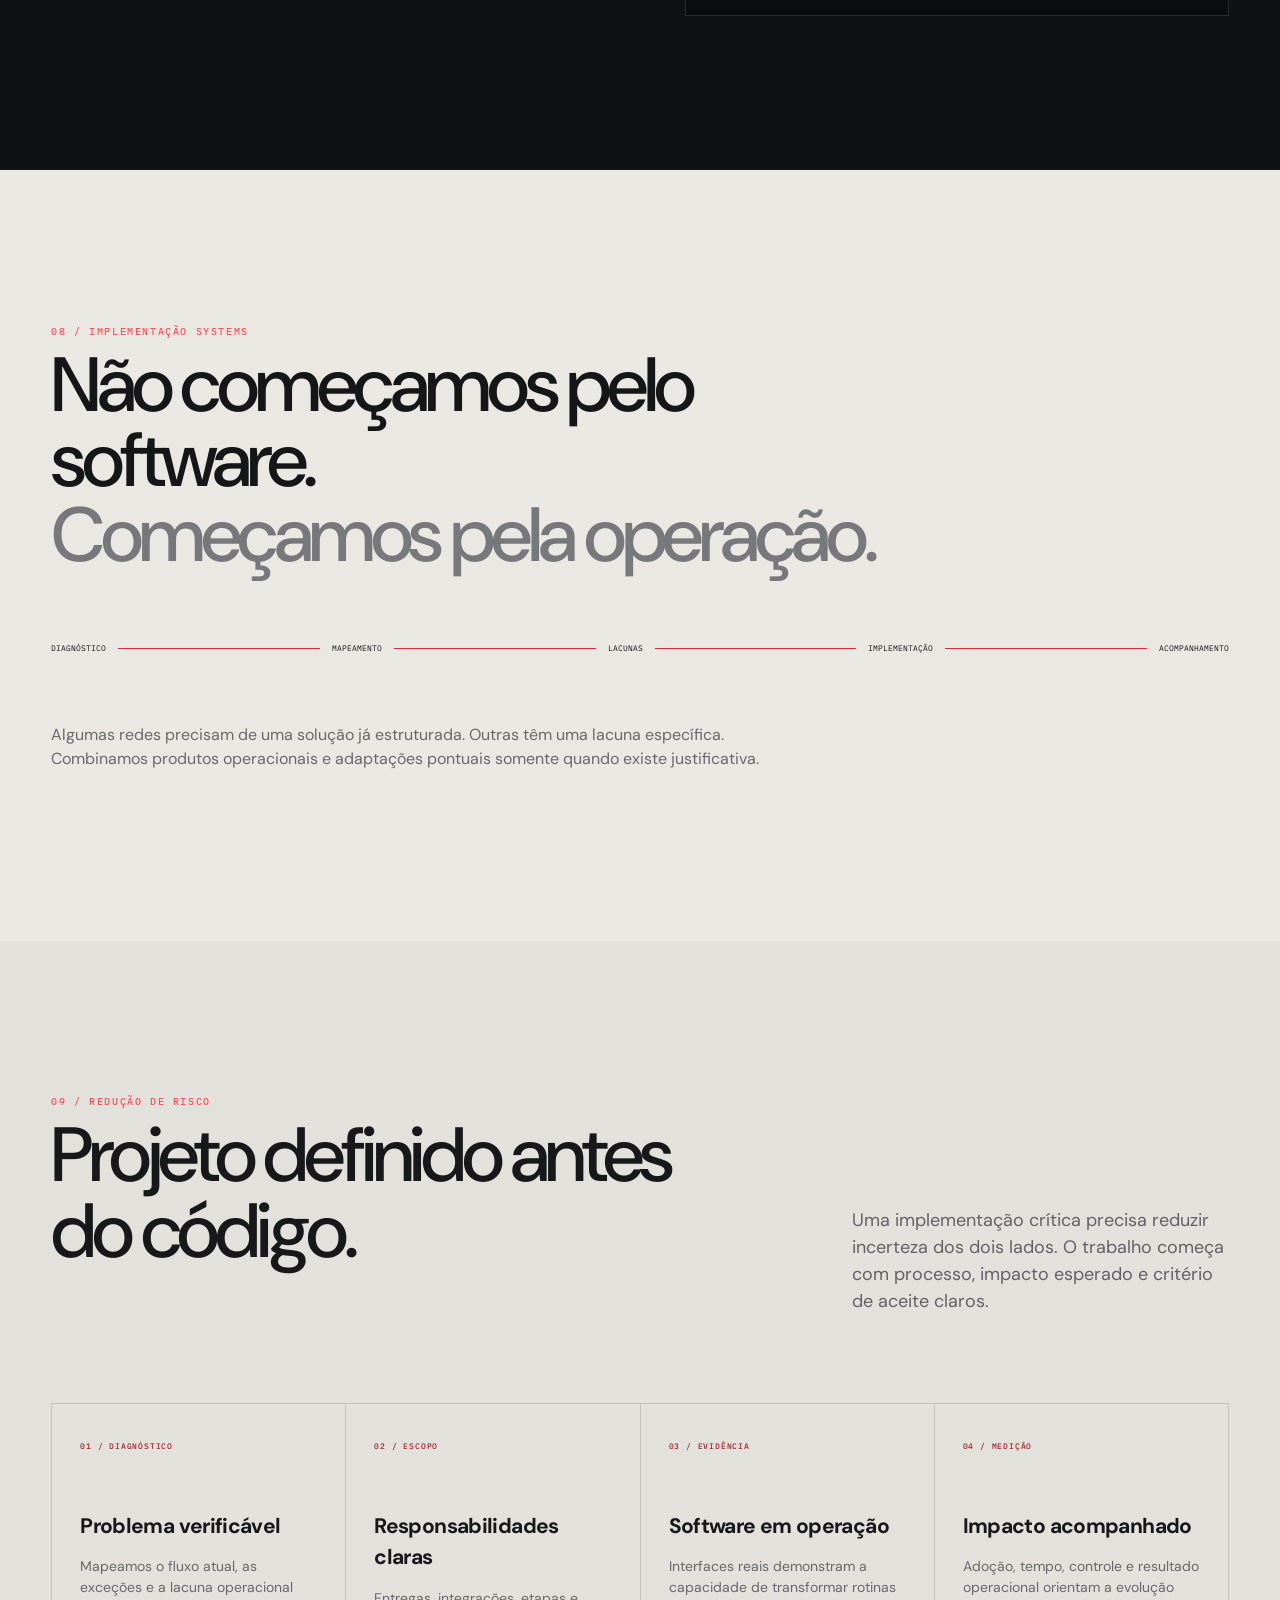
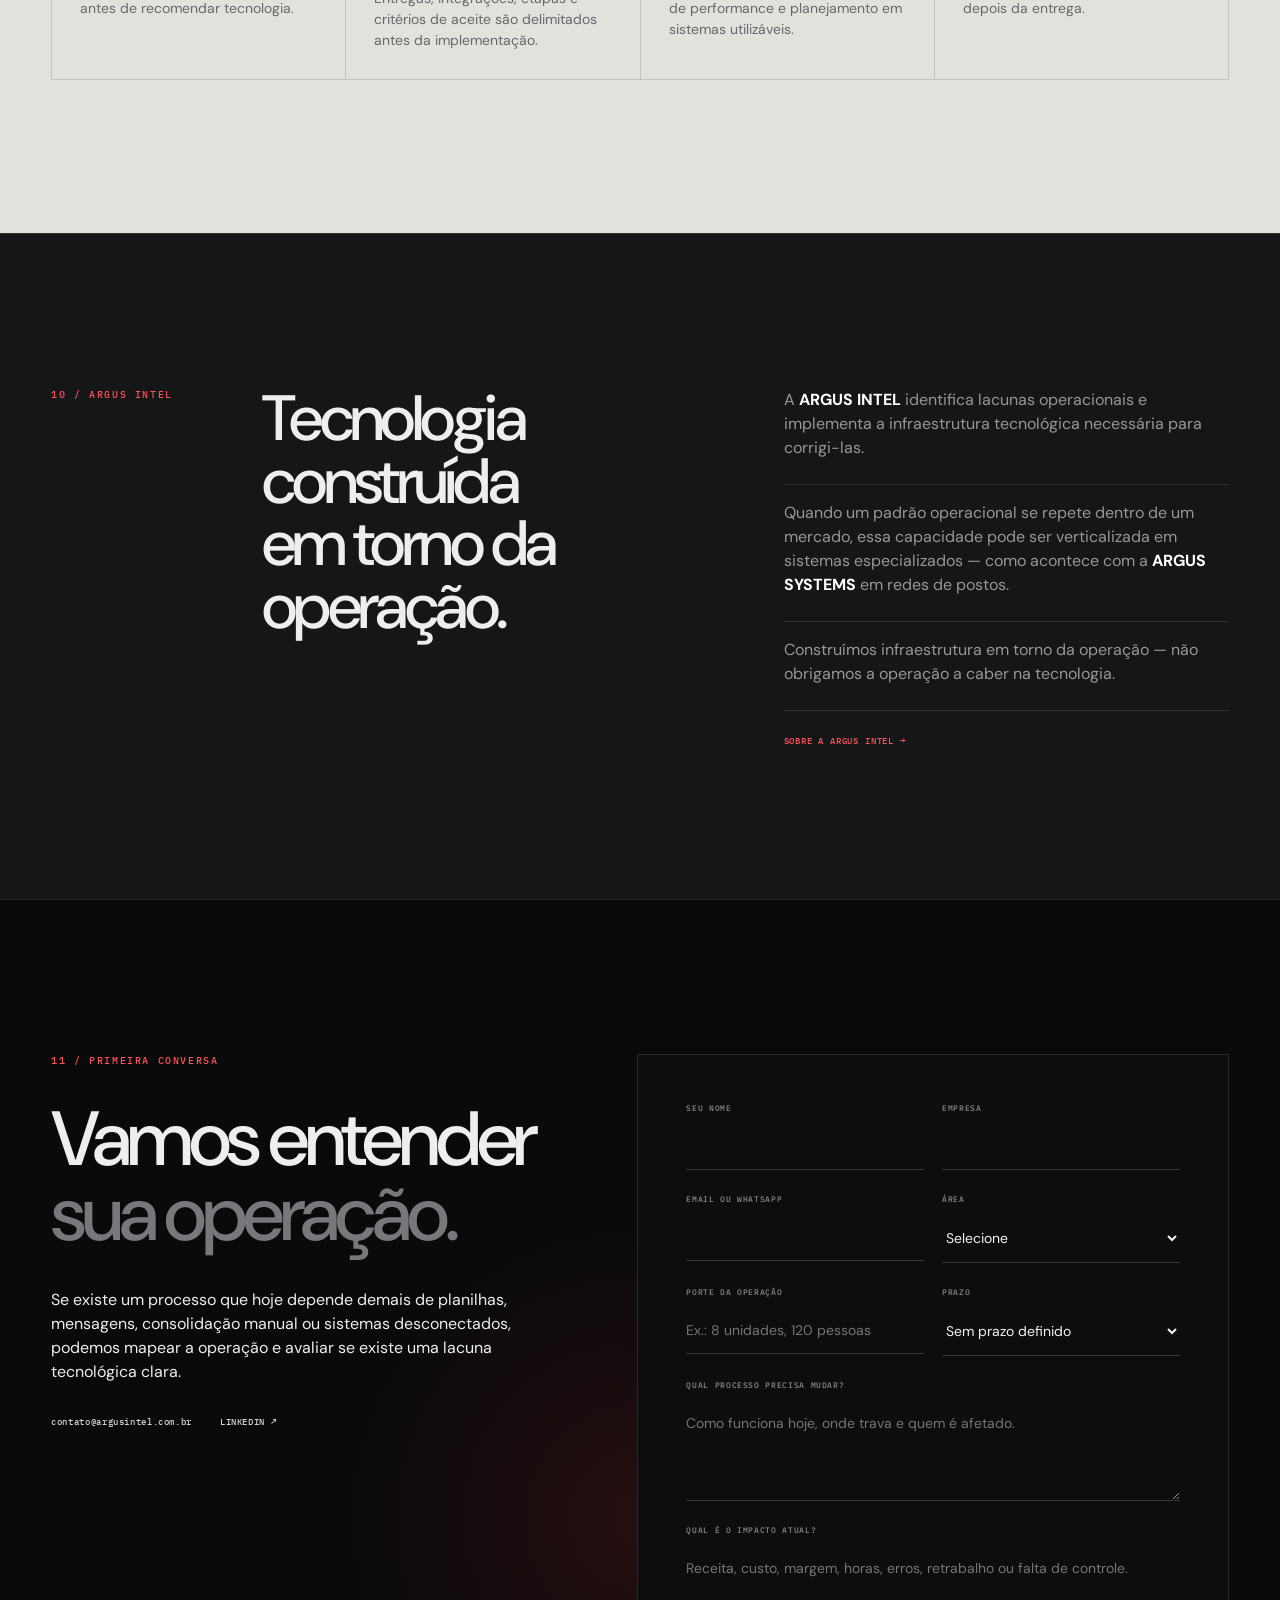
==== commit 9f12216f: "Reposition site under ARGUS INTEL brand" ====
--- a/index.html
+++ b/index.html
@@ -2,29 +2,30 @@
 <html lang="pt-BR">
 <head>
   <meta charset="utf-8"><meta name="viewport" content="width=device-width,initial-scale=1">
-  <title>ARGUS GROUP — Tecnologia aplicada à operação</title>
-  <meta name="description" content="A ARGUS GROUP identifica gargalos operacionais e implementa software, automação e IA para aumentar controle, velocidade e eficiência.">
-  <meta name="theme-color" content="#0a0a0b"><link rel="canonical" href="https://argusintel.com.br/">
-  <meta property="og:type" content="website"><meta property="og:locale" content="pt_BR"><meta property="og:site_name" content="ARGUS GROUP">
-  <meta property="og:title" content="ARGUS GROUP — Tecnologia aplicada à operação"><meta property="og:description" content="Identificamos gargalos mensuráveis e implementamos software, automação e IA para corrigir perdas de controle, margem e velocidade."><meta property="og:url" content="https://argusintel.com.br/">
-  <meta name="twitter:card" content="summary"><meta name="twitter:title" content="ARGUS GROUP — Tecnologia aplicada à operação"><meta name="twitter:description" content="Software, automação e IA construídos em torno de gargalos operacionais mensuráveis.">
-  <script type="application/ld+json">{"@context":"https://schema.org","@type":"Organization","name":"ARGUS GROUP","url":"https://argusintel.com.br/","email":"contato@argusintel.com.br","taxID":"63.737.725/0001-87","address":{"@type":"PostalAddress","addressLocality":"São Paulo","addressCountry":"BR"},"description":"Empresa brasileira que implementa software, automação e inteligência artificial em operações empresariais com lacunas mensuráveis.","subOrganization":[{"@type":"Organization","name":"ARGUS INTEL","description":"Tecnologia sob medida para operações empresariais."},{"@type":"Organization","name":"ARGUS SYSTEMS","description":"Sistemas operacionais para redes de postos de combustíveis."}]}</script>
+  <title>ARGUS INTEL | Software, Automação e IA para Empresas</title>
+  <meta name="description" content="A ARGUS INTEL implementa software, automação, IA e integrações para reduzir custos, aumentar controle e acelerar operações empresariais.">
+  <meta name="robots" content="index,follow"><meta name="theme-color" content="#0a0a0b"><link rel="canonical" href="https://argusintel.com.br/">
+  <meta property="og:type" content="website"><meta property="og:locale" content="pt_BR"><meta property="og:site_name" content="ARGUS INTEL">
+  <meta property="og:title" content="ARGUS INTEL | Tecnologia para Operações Empresariais"><meta property="og:description" content="Software, automação, IA e integrações implementados a partir de lacunas operacionais mensuráveis."><meta property="og:url" content="https://argusintel.com.br/">
+  <meta name="twitter:card" content="summary"><meta name="twitter:title" content="ARGUS INTEL | Tecnologia para Operações Empresariais"><meta name="twitter:description" content="Tecnologia aplicada onde a operação perde controle, margem ou velocidade.">
+  <link rel="icon" href="/favicon.svg" type="image/svg+xml"><link rel="manifest" href="/site.webmanifest">
+  <script type="application/ld+json">{"@context":"https://schema.org","@graph":[{"@type":"Organization","@id":"https://argusintel.com.br/#organization","name":"ARGUS INTEL","legalName":"ARGUS INTEL","url":"https://argusintel.com.br/","email":"contato@argusintel.com.br","taxID":"63.737.725/0001-87","address":{"@type":"PostalAddress","addressLocality":"São Paulo","addressCountry":"BR"},"sameAs":["https://www.linkedin.com/company/argus-group-ltda"],"description":"Empresa brasileira de tecnologia empresarial que implementa software, automação, inteligência artificial e integrações em operações com lacunas mensuráveis.","brand":{"@type":"Brand","name":"ARGUS SYSTEMS","description":"Vertical da ARGUS INTEL especializada em sistemas para operações multiunidade de redes de postos."}},{"@type":"WebSite","@id":"https://argusintel.com.br/#website","url":"https://argusintel.com.br/","name":"ARGUS INTEL","inLanguage":"pt-BR","publisher":{"@id":"https://argusintel.com.br/#organization"}}]}</script>
   <link rel="preconnect" href="https://fonts.googleapis.com"><link rel="preconnect" href="https://fonts.gstatic.com" crossorigin>
   <link href="https://fonts.googleapis.com/css2?family=DM+Sans:wght@400;500;600&family=IBM+Plex+Mono:wght@400;500&display=swap" rel="stylesheet"><link rel="stylesheet" href="/styles.css">
 </head>
 <body>
 <a class="skip" href="#main">Pular para o conteúdo</a>
-<nav class="nav" aria-label="Navegação principal"><a class="logo" href="#top"><b>ARGUS</b><span>GROUP</span></a><button class="menu" aria-expanded="false" aria-controls="navlinks">MENU</button><div id="navlinks" class="navlinks"><a href="#intel">INTEL <small>TECNOLOGIA EMPRESARIAL</small></a><a href="#systems">SYSTEMS <small>REDES DE POSTOS</small></a><a href="#metodo">MÉTODO</a><a href="#sobre">SOBRE</a><a class="navcta" href="#contato">MAPEAR OPERAÇÃO ↗</a></div></nav>
+<nav class="nav" aria-label="Navegação principal"><a class="logo" href="/" aria-label="ARGUS INTEL — página inicial"><b>ARGUS</b><span>INTEL</span></a><button class="menu" aria-expanded="false" aria-controls="navlinks">MENU</button><div id="navlinks" class="navlinks"><a href="/solucoes/">SOLUÇÕES</a><a href="/systems/">SYSTEMS <small>REDES DE POSTOS</small></a><a href="/metodo/">MÉTODO</a><a href="/sobre/">SOBRE</a><a class="navcta" href="/contato/">CONTATO ↗</a></div></nav>
 
 <main id="main">
 <header class="hero" id="top"><div class="hero-grid"></div><div class="wrap hero-layout">
-  <div class="hero-copy"><p class="kicker">ARGUS GROUP · OPERATIONAL TECHNOLOGY</p><h1>Tecnologia onde a operação <em>perde controle.</em></h1><p class="intro">Encontramos gargalos mensuráveis e construímos a camada tecnológica para corrigir: software, automação e IA aplicada à operação real.</p><div class="actions"><a class="button primary" href="#contato">MAPEAR MINHA OPERAÇÃO</a><a class="button ghost" href="#layer">VER COMO FUNCIONA ↓</a></div><div class="outcomes"><span>01 <b>CONTROLE OPERACIONAL</b></span><span>02 <b>REDUÇÃO DE CUSTOS</b></span><span>03 <b>AUMENTO DE RECEITA</b></span></div></div>
+  <div class="hero-copy"><p class="kicker">ARGUS INTEL · OPERATIONAL TECHNOLOGY</p><h1>Tecnologia onde a operação <em>perde controle.</em></h1><p class="intro">Identificamos gargalos mensuráveis e implementamos software, automação, IA e integrações para transformar processos críticos em operações mais controláveis, rápidas e eficientes.</p><div class="actions"><a class="button primary" href="/contato/">MAPEAR MINHA OPERAÇÃO</a><a class="button ghost" href="#layer">VER COMO FUNCIONA ↓</a></div><div class="outcomes"><span>01 <b>CONTROLE OPERACIONAL</b></span><span>02 <b>REDUÇÃO DE CUSTOS</b></span><span>03 <b>MAIS VELOCIDADE</b></span></div></div>
   <div class="orchestrator" aria-label="Representação da camada operacional ARGUS"><div class="source left"><span>ERP</span><span>PLANILHAS</span><span>EQUIPE</span><span>UNIDADES</span></div><svg viewBox="0 0 600 460" aria-hidden="true"><g class="lines"><path d="M40 64 C180 64 170 230 300 230"/><path d="M40 160 C190 160 180 230 300 230"/><path d="M40 300 C190 300 185 230 300 230"/><path d="M40 400 C180 400 170 230 300 230"/><path d="M300 230 C430 230 420 64 560 64"/><path d="M300 230 C420 230 420 160 560 160"/><path d="M300 230 C420 230 420 300 560 300"/><path d="M300 230 C430 230 420 400 560 400"/></g><g class="packets"><circle r="4"><animateMotion dur="3.2s" repeatCount="indefinite" path="M40 64 C180 64 170 230 300 230 C430 230 420 64 560 64"/></circle><circle r="4"><animateMotion dur="3.8s" begin="-1.5s" repeatCount="indefinite" path="M40 300 C190 300 185 230 300 230 C420 230 420 300 560 300"/></circle></g></svg><div class="core"><i></i><small>OPERATION LAYER</small><b>ARGUS</b><span>PROCESSANDO</span></div><div class="source right"><span>CONTROLE</span><span>AUTOMAÇÃO</span><span>ALERTAS</span><span>RESULTADO</span></div><div class="console"><span>FLOW / ACTIVE</span><i></i><b>12:08:42</b></div></div>
 </div><div class="scroll-mark">SCROLL TO MAP <span>↓</span></div></header>
 
 <section class="manifest" id="layer"><div class="wrap"><p class="section-id reveal">01 / A TESE</p><div class="manifest-copy reveal"><h2>Software não é o começo.<br><span>É a resposta.</span></h2><p>Processos manuais viram fluxos. Sistemas isolados passam a conversar. Dados chegam a quem decide. A tecnologia só entra depois que a lacuna está clara.</p></div><div class="signal-row reveal"><span>OPERAÇÃO FRAGMENTADA</span><i></i><b>CAMADA ARGUS</b><i></i><span>IMPACTO MENSURÁVEL</span></div></div></section>
 
-<section class="dark-section" id="intel"><div class="wrap"><div class="split-heading reveal"><div><p class="section-id">02 / ARGUS INTEL</p><h2>Tecnologia construída<br>em torno da <span>operação.</span></h2></div><p>Entramos onde dinheiro, velocidade ou controle estão sendo perdidos. Mapeamos pessoas, dados, sistemas e exceções. Depois, implementamos a menor infraestrutura capaz de corrigir o problema.</p></div>
+<section class="dark-section" id="intel"><div class="wrap"><div class="split-heading reveal"><div><p class="section-id">02 / TECNOLOGIA EMPRESARIAL</p><h2>Tecnologia construída<br>em torno da <span>operação.</span></h2></div><p>A ARGUS INTEL entra onde dinheiro, velocidade ou controle estão sendo perdidos. Mapeia pessoas, dados, sistemas e exceções; depois implementa software sob medida, automação empresarial, IA aplicada e integrações na combinação necessária.</p></div>
   <div class="architecture reveal"><div class="arch-side inputs"><span>PROCESSO MANUAL</span><span>DADOS DISPERSOS</span><span>SISTEMAS ISOLADOS</span><span>DECISÃO TARDIA</span></div><div class="arch-core"><header><span>ARGUS / INTEL</span><b>ARCHITECTURE ONLINE</b></header><div class="layers"><article><small>01</small><b>AI OPERATIONS</b><span>agentes + copilots</span></article><article><small>02</small><b>AUTOMAÇÃO</b><span>workflows conectados</span></article><article><small>03</small><b>SISTEMAS OPERACIONAIS</b><span>interfaces internas</span></article><article><small>04</small><b>INTEGRAÇÕES</b><span>ERP · CRM · APIs</span></article><article><small>05</small><b>DECISION LAYER</b><span>painéis + alertas</span></article><article><small>06</small><b>INFRAESTRUTURA</b><span>arquitetura confiável</span></article></div></div><div class="arch-side outputs"><span>VISIBILIDADE</span><span>VELOCIDADE</span><span>PADRONIZAÇÃO</span><span>ESCALA</span></div></div>
 </div></section>
 
@@ -32,7 +33,7 @@
 
 <section class="transition"><div class="wrap reveal"><p>Quando uma lacuna se repete em um mercado,</p><h2>implementação vira <span>sistema vertical.</span></h2><div class="transition-flow"><span>CUSTOM TECHNOLOGY</span><i></i><span>OPERATIONAL PATTERN</span><i></i><span>VERTICALIZED SYSTEM</span><i></i><b>ARGUS SYSTEMS</b></div></div></section>
 
-<section class="systems" id="systems"><div class="wrap"><div class="systems-hero reveal"><div><p class="section-id">04 / ARGUS SYSTEMS</p><h2>Controle para redes que cresceram além das planilhas.</h2></div><div><p>O ERP registra. A ARGUS ajuda a operação a acontecer.</p><span>Organizamos a camada entre unidades, gestores, estoque, fornecedores, motoristas e decisões.</span></div></div>
+<section class="systems" id="systems"><div class="wrap"><div class="systems-hero reveal"><div><p class="section-id">04 / ARGUS INTEL / VERTICAL SYSTEMS</p><h2>Tecnologia operacional para redes que cresceram além das planilhas.</h2></div><div><p>O ERP registra. A ARGUS ajuda a operação a acontecer.</p><span>ARGUS SYSTEMS é a vertical da ARGUS INTEL especializada em operações multiunidade de redes de postos. Organizamos a camada entre unidades, gestores, estoque, fornecedores, motoristas e decisões.</span><a class="text-link" href="/systems/">CONHECER A VERTICAL SYSTEMS →</a></div></div>
   <div class="network reveal"><div class="network-source"><span>ERP</span><span>EXCEL</span><span>WHATSAPP</span><span>UNIDADES</span><span>GESTORES</span></div><div class="network-core"><small>CAMADA OPERACIONAL</small><b>ARGUS<br>SYSTEMS</b><i></i></div><div class="network-output"><span>VISÃO DA REDE</span><span>FLUXOS PADRONIZADOS</span><span>ALERTAS</span><span>RESPONSÁVEIS</span><span>DECISÃO</span></div></div>
   <div class="product-proof" id="produtos">
     <div class="proof-opening reveal"><p class="section-id">05 / PRODUTO REAL</p><div><h2>Interfaces que operam.<br><span>Não apenas conceito.</span></h2><p>Exemplos reais de sistemas desenvolvidos para rotinas de performance, planejamento e execução em operações multiunidade.</p></div><span class="proof-seal"><i></i>INTERFACE REAL<br>DO PRODUTO</span></div>
@@ -77,11 +78,11 @@
 
 <section class="engagement"><div class="wrap reveal"><div><p class="section-id">08 / IMPLEMENTAÇÃO SYSTEMS</p><h2>Não começamos pelo software.<br><span>Começamos pela operação.</span></h2></div><div class="engagement-flow"><span>DIAGNÓSTICO</span><i></i><span>MAPEAMENTO</span><i></i><span>LACUNAS</span><i></i><span>IMPLEMENTAÇÃO</span><i></i><span>ACOMPANHAMENTO</span></div><p>Algumas redes precisam de uma solução já estruturada. Outras têm uma lacuna específica. Combinamos produtos operacionais e adaptações pontuais somente quando existe justificativa.</p></div></section>
 
-<section class="assurance"><div class="wrap"><div class="split-heading reveal"><div><p class="section-id">09 / REDUÇÃO DE RISCO</p><h2>Projeto definido antes<br>do código.</h2></div><p>Uma implementação high ticket precisa reduzir incerteza dos dois lados. O trabalho começa com processo, impacto esperado e critério de aceite claros.</p></div><div class="assurance-grid reveal"><article><small>01 / DIAGNÓSTICO</small><h3>Problema verificável</h3><p>Mapeamos o fluxo atual, as exceções e a lacuna operacional antes de recomendar tecnologia.</p></article><article><small>02 / ESCOPO</small><h3>Responsabilidades claras</h3><p>Entregas, integrações, etapas e critérios de aceite são delimitados antes da implementação.</p></article><article><small>03 / EVIDÊNCIA</small><h3>Software em operação</h3><p>Interfaces reais demonstram a capacidade de transformar rotinas de performance e planejamento em sistemas utilizáveis.</p></article><article><small>04 / MEDIÇÃO</small><h3>Impacto acompanhado</h3><p>Adoção, tempo, controle e resultado operacional orientam a evolução depois da entrega.</p></article></div></div></section>
+<section class="assurance"><div class="wrap"><div class="split-heading reveal"><div><p class="section-id">09 / REDUÇÃO DE RISCO</p><h2>Projeto definido antes<br>do código.</h2></div><p>Uma implementação crítica precisa reduzir incerteza dos dois lados. O trabalho começa com processo, impacto esperado e critério de aceite claros.</p></div><div class="assurance-grid reveal"><article><small>01 / DIAGNÓSTICO</small><h3>Problema verificável</h3><p>Mapeamos o fluxo atual, as exceções e a lacuna operacional antes de recomendar tecnologia.</p></article><article><small>02 / ESCOPO</small><h3>Responsabilidades claras</h3><p>Entregas, integrações, etapas e critérios de aceite são delimitados antes da implementação.</p></article><article><small>03 / EVIDÊNCIA</small><h3>Software em operação</h3><p>Interfaces reais demonstram a capacidade de transformar rotinas de performance e planejamento em sistemas utilizáveis.</p></article><article><small>04 / MEDIÇÃO</small><h3>Impacto acompanhado</h3><p>Adoção, tempo, controle e resultado operacional orientam a evolução depois da entrega.</p></article></div></div></section>
 
-<section class="about" id="sobre"><div class="wrap about-grid reveal"><p class="section-id">10 / ARGUS GROUP</p><h2>Uma empresa.<br>Duas frentes.<br>Uma tese.</h2><div><p><b>ARGUS INTEL</b> implementa tecnologia em operações empresariais com lacunas mensuráveis.</p><p><b>ARGUS SYSTEMS</b> verticaliza essa capacidade para operações multiunidade de redes de postos.</p><p>Construímos infraestrutura em torno da operação — não obrigamos a operação a caber na tecnologia.</p></div></div></section>
+<section class="about" id="sobre"><div class="wrap about-grid reveal"><p class="section-id">10 / ARGUS INTEL</p><h2>Tecnologia construída<br>em torno da operação.</h2><div><p>A <b>ARGUS INTEL</b> identifica lacunas operacionais e implementa a infraestrutura tecnológica necessária para corrigi-las.</p><p>Quando um padrão operacional se repete dentro de um mercado, essa capacidade pode ser verticalizada em sistemas especializados — como acontece com a <b>ARGUS SYSTEMS</b> em redes de postos.</p><p>Construímos infraestrutura em torno da operação — não obrigamos a operação a caber na tecnologia.</p><a class="text-link light" href="/sobre/">SOBRE A ARGUS INTEL →</a></div></div></section>
 
-<section class="contact" id="contato"><div class="wrap reveal"><div class="contact-heading"><p class="section-id">11 / PRIMEIRA CONVERSA</p><h2>Onde sua operação perde<br><span>controle, margem ou velocidade?</span></h2><p>Descreva o processo e o impacto. A solicitação chega estruturada para que a primeira conversa comece no problema real.</p></div><form class="lead-form" id="lead-form"><label>SEU NOME<input name="name" autocomplete="name" required></label><label>EMPRESA<input name="company" autocomplete="organization" required></label><label>EMAIL OU WHATSAPP<input name="contact" autocomplete="email" required></label><label>FRENTE<select name="route" required><option value="">Selecione</option><option>ARGUS SYSTEMS — rede de postos</option><option>ARGUS INTEL — sistema ou automação sob medida</option><option>A definir na conversa</option></select></label><label>PORTE DA OPERAÇÃO<input name="scale" placeholder="Ex.: 8 unidades, 120 pessoas"></label><label>PRAZO<select name="deadline"><option>Sem prazo definido</option><option>Até 30 dias</option><option>De 1 a 3 meses</option><option>De 3 a 6 meses</option></select></label><label class="wide">QUAL PROCESSO PRECISA MUDAR?<textarea name="problem" rows="4" required placeholder="Como funciona hoje, onde trava e quem é afetado."></textarea></label><label class="wide">QUAL É O IMPACTO ATUAL?<textarea name="impact" rows="3" placeholder="Receita, custo, margem, horas, erros, retrabalho ou falta de controle."></textarea></label><div class="wide form-action"><p>Ao continuar, seu aplicativo de e-mail abrirá com o briefing preenchido. Nenhum dado é armazenado neste site.</p><button class="button primary" type="submit">ENVIAR BRIEFING INICIAL ↗</button></div></form></div></section>
+<section class="contact" id="contato"><div class="wrap reveal"><div class="contact-heading"><p class="section-id">11 / PRIMEIRA CONVERSA</p><h2>Vamos entender<br><span>sua operação.</span></h2><p>Se existe um processo que hoje depende demais de planilhas, mensagens, consolidação manual ou sistemas desconectados, podemos mapear a operação e avaliar se existe uma lacuna tecnológica clara.</p><div class="contact-direct"><a href="mailto:contato@argusintel.com.br">contato@argusintel.com.br</a><a href="https://www.linkedin.com/company/argus-group-ltda" target="_blank" rel="noopener noreferrer">LINKEDIN ↗</a></div></div><form class="lead-form" id="lead-form"><label>SEU NOME<input name="name" autocomplete="name" required></label><label>EMPRESA<input name="company" autocomplete="organization" required></label><label>EMAIL OU WHATSAPP<input name="contact" autocomplete="email" required></label><label>ÁREA<select name="route" required><option value="">Selecione</option><option>ARGUS INTEL — tecnologia empresarial</option><option>ARGUS SYSTEMS — vertical para redes de postos</option><option>A definir na conversa</option></select></label><label>PORTE DA OPERAÇÃO<input name="scale" placeholder="Ex.: 8 unidades, 120 pessoas"></label><label>PRAZO<select name="deadline"><option>Sem prazo definido</option><option>Até 30 dias</option><option>De 1 a 3 meses</option><option>De 3 a 6 meses</option></select></label><label class="wide">QUAL PROCESSO PRECISA MUDAR?<textarea name="problem" rows="4" required placeholder="Como funciona hoje, onde trava e quem é afetado."></textarea></label><label class="wide">QUAL É O IMPACTO ATUAL?<textarea name="impact" rows="3" placeholder="Receita, custo, margem, horas, erros, retrabalho ou falta de controle."></textarea></label><div class="wide form-action"><p>Ao continuar, seu aplicativo de e-mail abrirá com o briefing preenchido. Nenhum dado é armazenado neste site.</p><button class="button primary" type="submit">FALAR COM A ARGUS ↗</button></div></form></div></section>
 </main>
-<footer><div class="logo"><b>ARGUS</b><span>GROUP</span></div><p>TECNOLOGIA APLICADA À OPERAÇÃO.<br>SÃO PAULO · BRASIL</p><div><a href="#intel">INTEL</a><a href="#systems">SYSTEMS</a><a href="#metodo">MÉTODO</a><a href="#contato">CONTATO</a></div><small>© 2026 ARGUS GROUP</small></footer>
+<footer><div class="logo"><b>ARGUS</b><span>INTEL</span></div><p>TECNOLOGIA APLICADA À OPERAÇÃO.<br>SÃO PAULO · BRASIL</p><div><a href="/solucoes/">SOLUÇÕES</a><a href="/systems/">SYSTEMS</a><a href="/metodo/">MÉTODO</a><a href="/sobre/">SOBRE</a><a href="/contato/">CONTATO</a><a href="https://www.linkedin.com/company/argus-group-ltda" target="_blank" rel="noopener noreferrer">LINKEDIN ↗</a></div><small>© 2026 ARGUS INTEL</small></footer>
 <script src="/site.js"></script></body></html>
--- a/styles.css
+++ b/styles.css
@@ -45,3 +45,20 @@
   .proof-operation .proof-image{left:-36%;width:190%;object-position:center center}
   .proof-operation .browser-frame{box-shadow:0 24px 55px #13141638}
 }
+
+/* Institutional pages and semantic content architecture */
+:focus-visible{outline:2px solid var(--red2);outline-offset:4px}
+.navlinks a[aria-current=page]:not(.navcta):after{right:0}.navlinks .navcta[aria-current=page]{background:#fff;color:#000}
+.text-link{display:block;width:max-content;max-width:100%;margin-top:24px;color:#991a20;text-decoration:none;font:500 9px var(--mono);letter-spacing:.09em}.text-link.light{color:var(--red2)}.text-link:hover{text-decoration:underline;text-underline-offset:6px}
+.page-hero{min-height:88svh}.page-hero h1{font-size:clamp(50px,5.6vw,86px)}.text-hero>.wrap{position:relative}.text-hero h1{max-width:980px}.text-hero .intro{max-width:720px}.page-intro{border-top:0}
+.section-copy>p{color:#68696b;font-size:18px;max-width:550px}
+.capability-grid{display:grid;grid-template-columns:repeat(3,1fr);margin-top:75px;border-top:1px solid var(--line);border-left:1px solid var(--line)}.capability-grid article{min-height:310px;padding:30px;border-right:1px solid var(--line);border-bottom:1px solid var(--line)}.capability-grid small{color:var(--red2);font:9px var(--mono)}.capability-grid h3{margin:70px 0 16px;font-size:24px;letter-spacing:-.035em}.capability-grid p{margin:0;color:#8b8c8e;font-size:14px}
+.brand-architecture{display:grid;grid-template-columns:1fr auto 1fr;gap:35px;align-items:center;margin-top:80px}.brand-architecture article{min-height:330px;padding:38px;border:1px solid var(--line);background:#0b0c0d}.brand-architecture>i{display:block;width:80px;height:1px;background:linear-gradient(90deg,#ffffff20,var(--red),#ffffff20)}.brand-architecture small{color:var(--red2);font:8px var(--mono);letter-spacing:.12em}.brand-architecture h3{margin:65px 0 18px;font-size:clamp(30px,3vw,45px);letter-spacing:-.045em}.brand-architecture p{color:#8b8c8e}
+.principle-grid{display:grid;grid-template-columns:repeat(3,1fr);margin-top:70px;border-top:1px solid #0002;border-left:1px solid #0002}.principle-grid article{min-height:270px;padding:30px;border-right:1px solid #0002;border-bottom:1px solid #0002}.principle-grid b{color:#a01f25;font:10px var(--mono)}.principle-grid h3{margin:60px 0 15px;font-size:23px;letter-spacing:-.03em}.principle-grid p{color:#68696b}
+.systems-page{padding-bottom:clamp(100px,12vw,170px)}.system-product-grid{display:grid;grid-template-columns:repeat(3,1fr);margin-top:75px;border-top:1px solid #0002;border-left:1px solid #0002}.system-product-grid article{min-height:430px;padding:34px;border-right:1px solid #0002;border-bottom:1px solid #0002}.system-product-grid article>span{color:#991a20;font:500 8px var(--mono);letter-spacing:.1em}.system-product-grid h3{margin:75px 0 18px;font-size:clamp(27px,3vw,42px);letter-spacing:-.045em}.system-product-grid p{color:#606164}.system-product-grid ul{margin:28px 0 0;padding:0;list-style:none;border-top:1px solid #0002}.system-product-grid li{padding:10px 0;border-bottom:1px solid #0002;color:#55575a;font:9px var(--mono)}
+.product-evidence{background:#dedcd6;color:#171819}.evidence-grid{display:grid;grid-template-columns:1fr 1fr;gap:35px;margin-top:75px}.evidence-grid figure{min-width:0;margin:0}.evidence-image{aspect-ratio:1901/905;overflow:hidden;background:#e9ebef}.evidence-image img{display:block;width:100%;height:100%;object-fit:contain}.evidence-grid figcaption{padding:18px 0;color:#616266;font-size:14px}
+.contact-direct{display:flex;flex-wrap:wrap;gap:12px 28px;margin-top:32px}.contact-direct a{color:#d1d2d3;text-decoration:none;font:500 9px var(--mono);letter-spacing:.07em}.contact-direct a:hover{text-decoration:underline;text-underline-offset:6px}.simple-contact{min-height:65vh}.simple-contact>.wrap{display:block}.simple-contact .contact-heading{position:relative;top:auto;max-width:920px}.simple-contact .contact-heading>p:last-of-type{margin-bottom:32px}.simple-contact .actions{justify-content:flex-start}.contact-page{min-height:100svh;padding-top:clamp(135px,14vw,190px)}.contact-page h1{margin:35px 0;max-width:720px;font-size:clamp(52px,6vw,82px);line-height:.98;letter-spacing:-.055em;font-weight:500}.contact-page h1 span{color:#77787b}
+footer>div:nth-of-type(2){flex-wrap:wrap}footer a:hover{color:#ddd}
+
+@media(max-width:1000px){.capability-grid,.system-product-grid{grid-template-columns:1fr 1fr}.brand-architecture{grid-template-columns:1fr}.brand-architecture>i{width:1px;height:45px;margin:auto}.evidence-grid{grid-template-columns:1fr}}
+@media(max-width:700px){.page-hero{min-height:auto}.page-hero h1{font-size:46px}.capability-grid,.principle-grid,.system-product-grid{grid-template-columns:1fr}.capability-grid article,.system-product-grid article{min-height:300px}.capability-grid h3,.system-product-grid h3{margin-top:45px}.brand-architecture article{min-height:280px;padding:28px}.brand-architecture h3{margin-top:45px}.contact-page h1{font-size:46px}.simple-contact .actions{flex-direction:column;align-items:stretch}.evidence-grid{gap:55px}.evidence-grid .browser-frame{margin:0;padding:6px}.evidence-image{aspect-ratio:1.16}.evidence-image img{width:auto;max-width:none;height:100%;object-fit:cover;object-position:left center}}
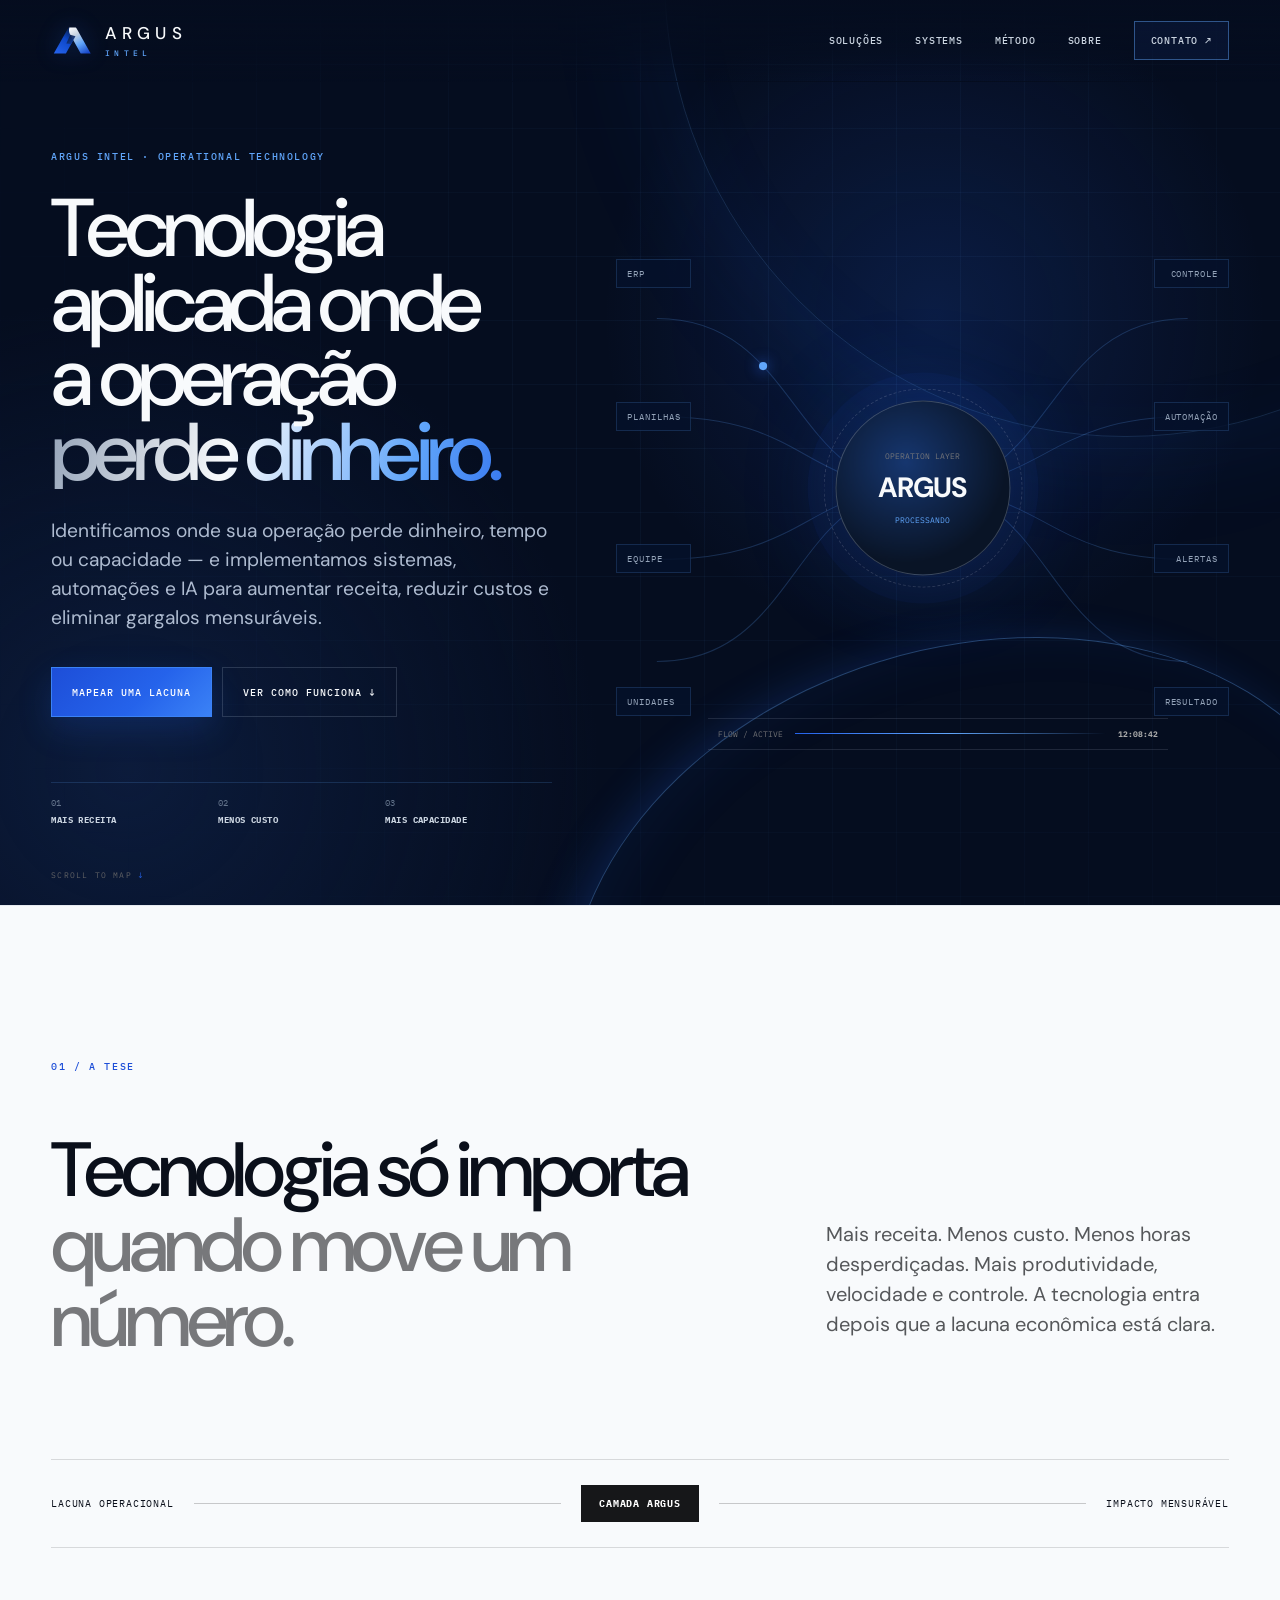
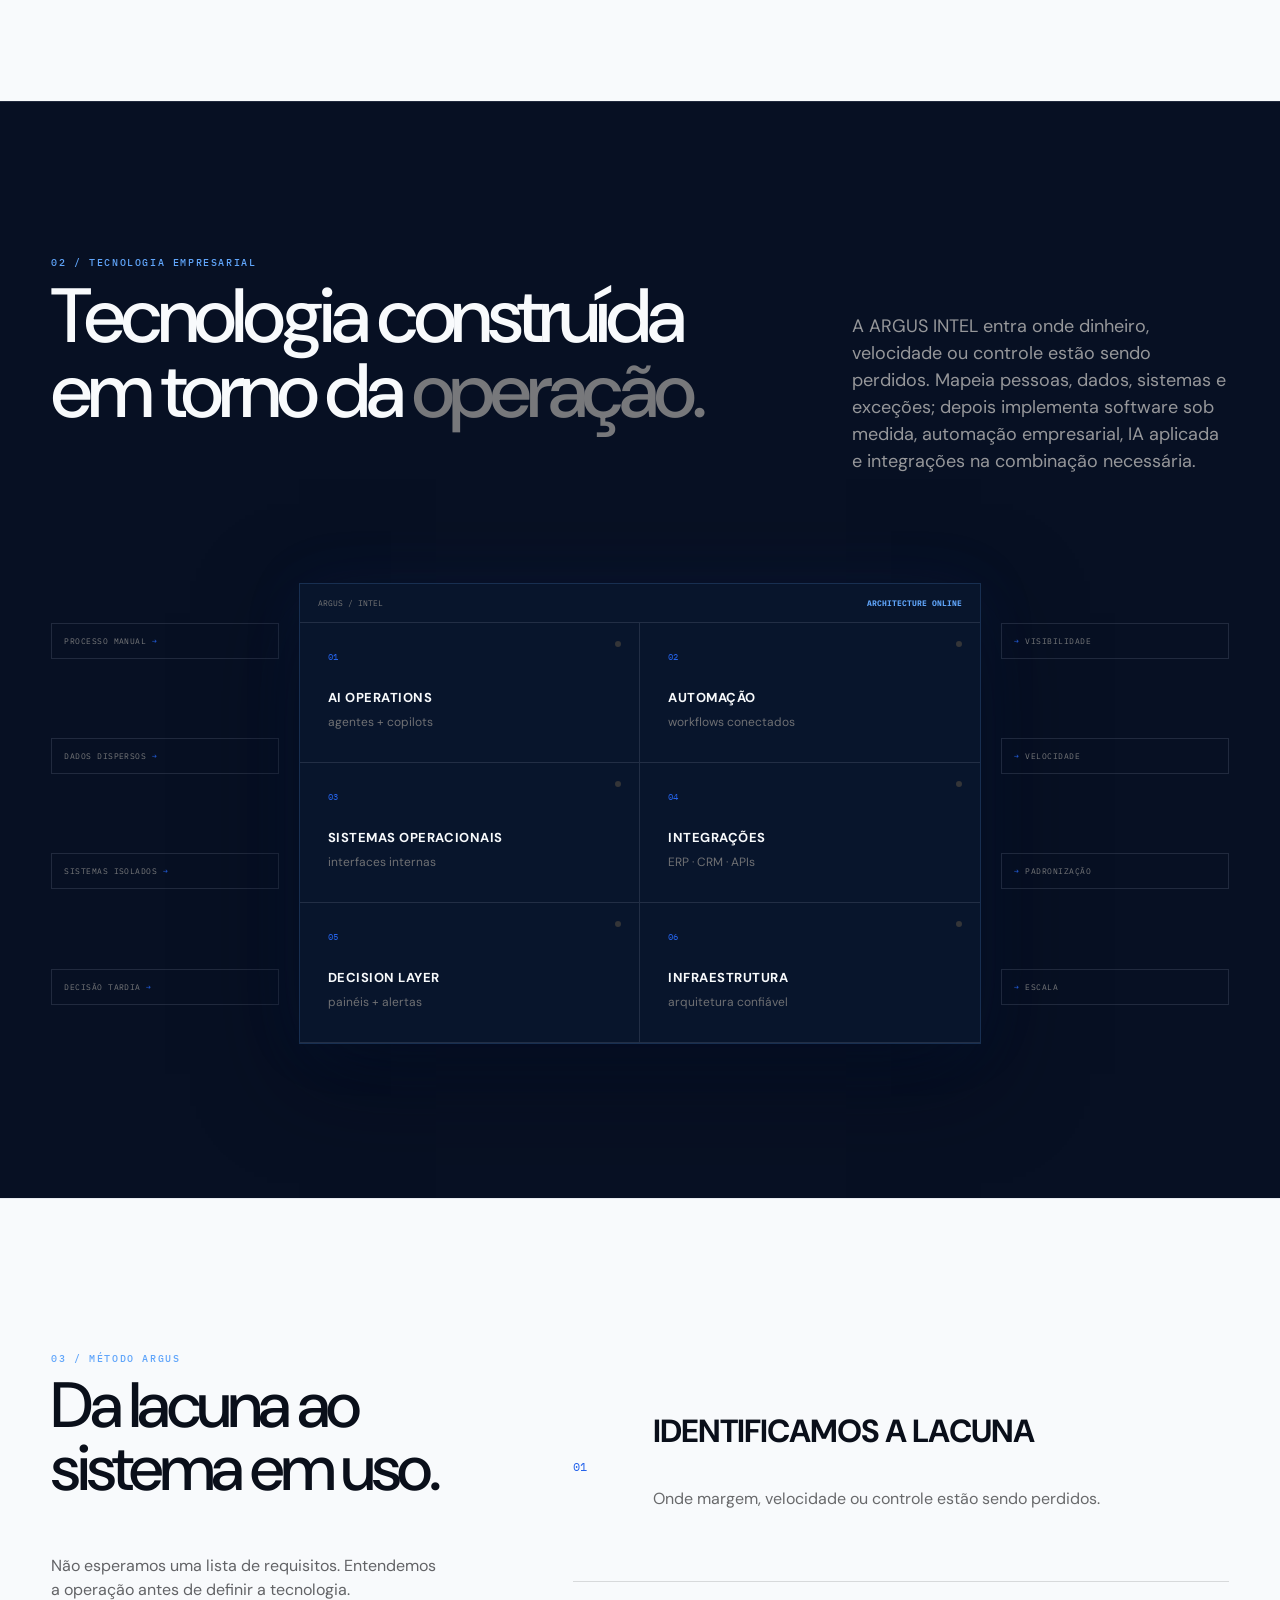
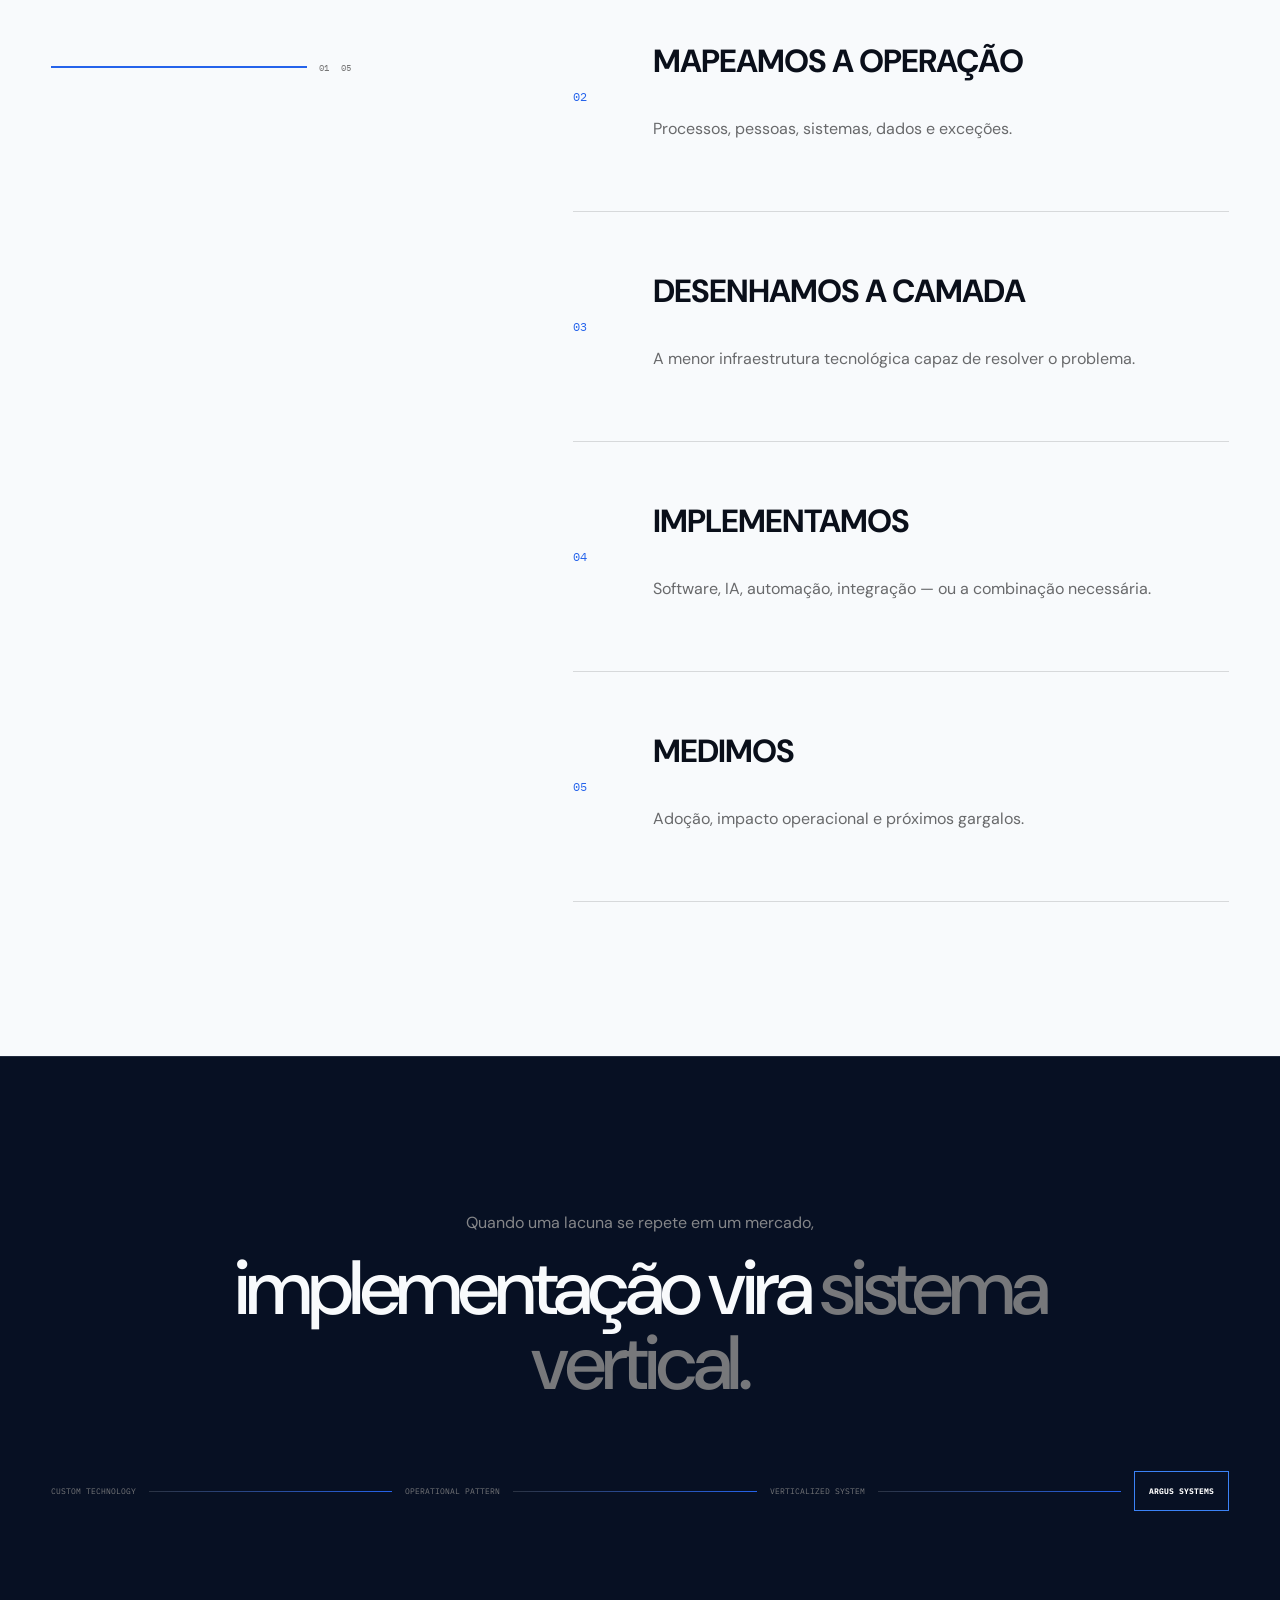
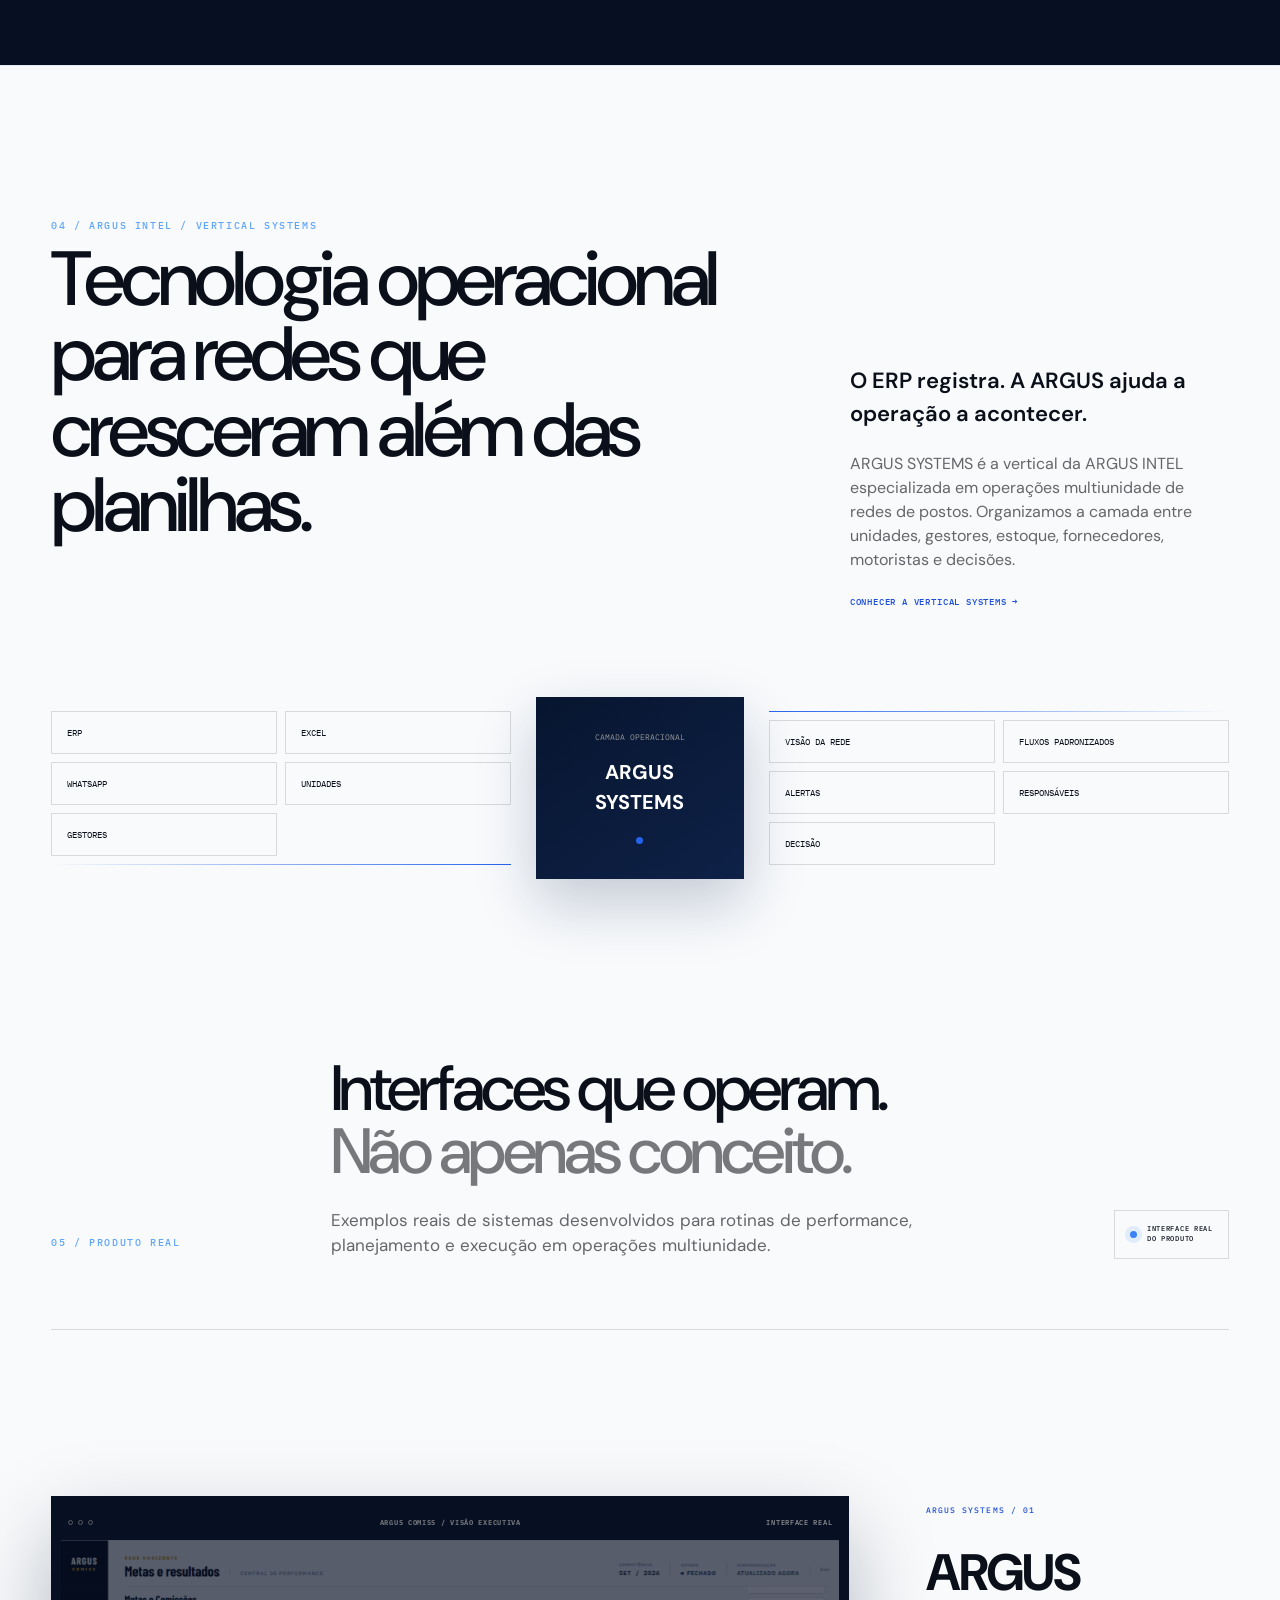
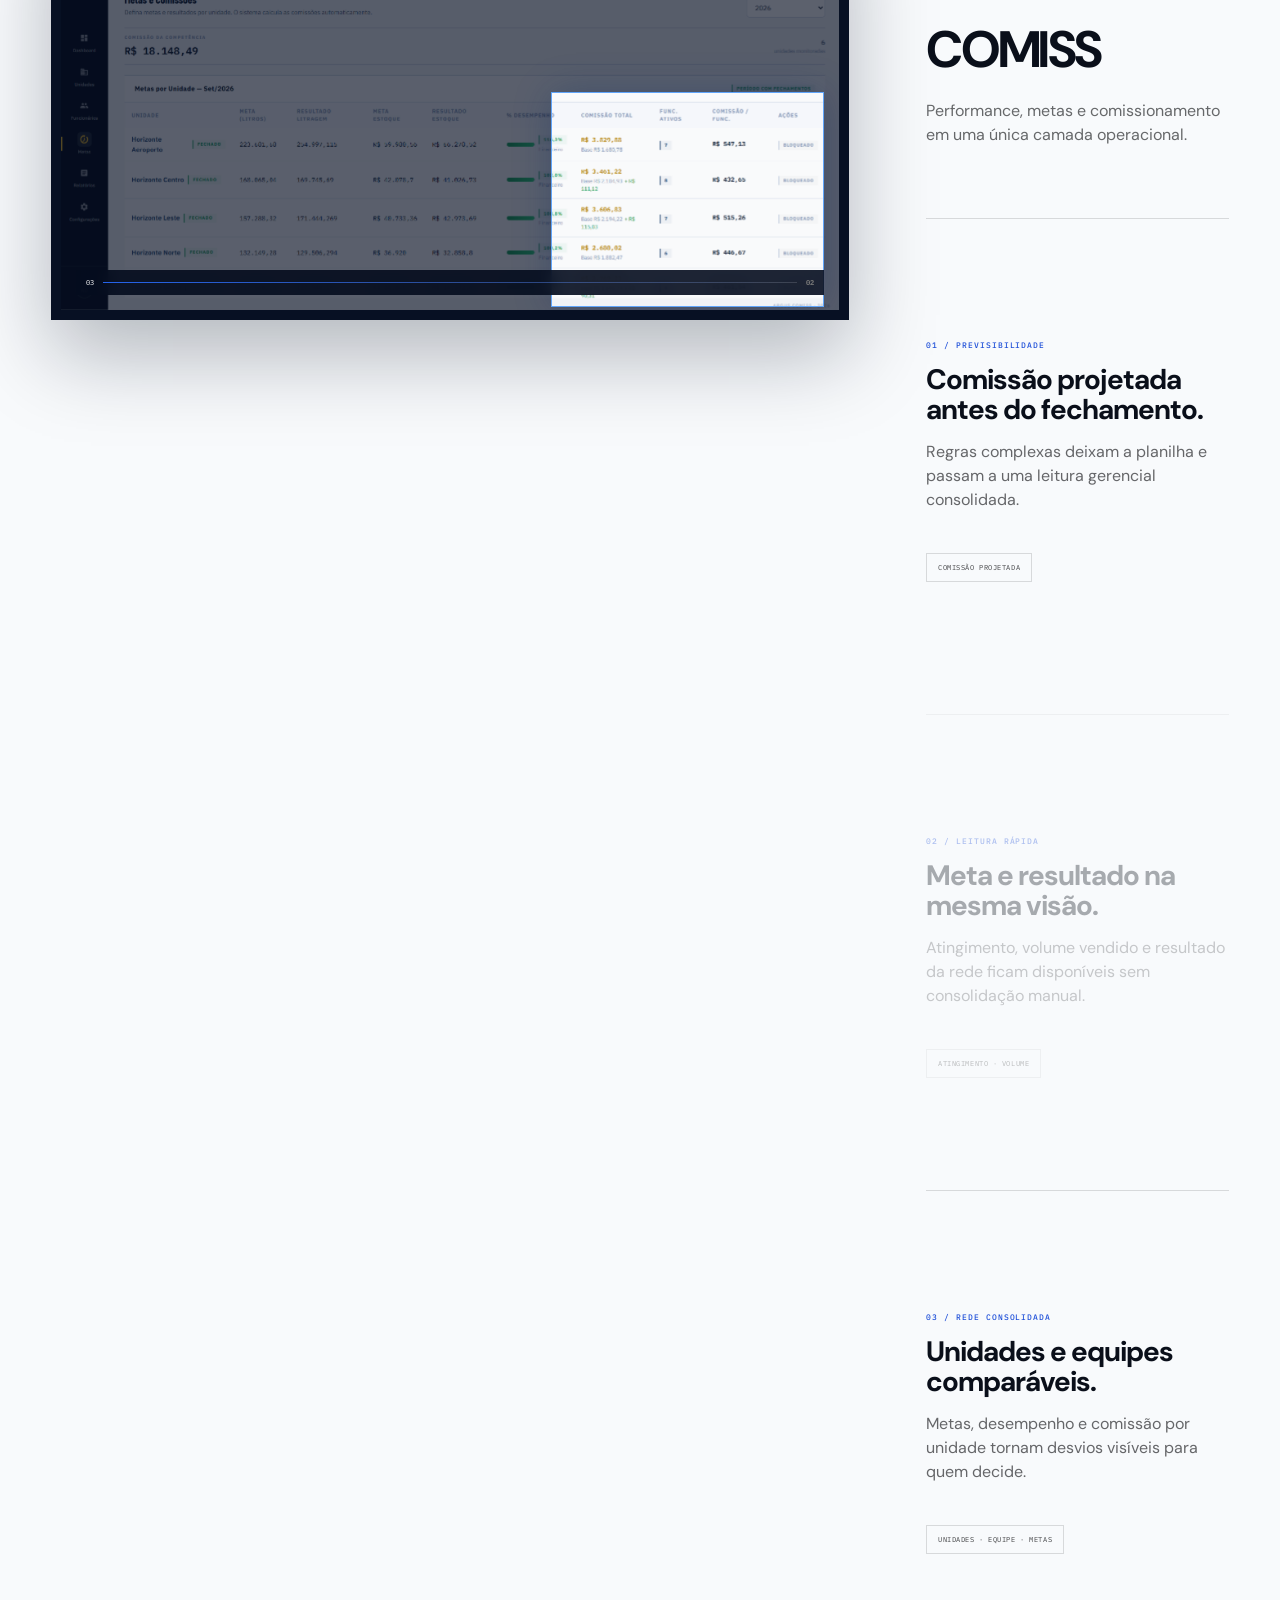
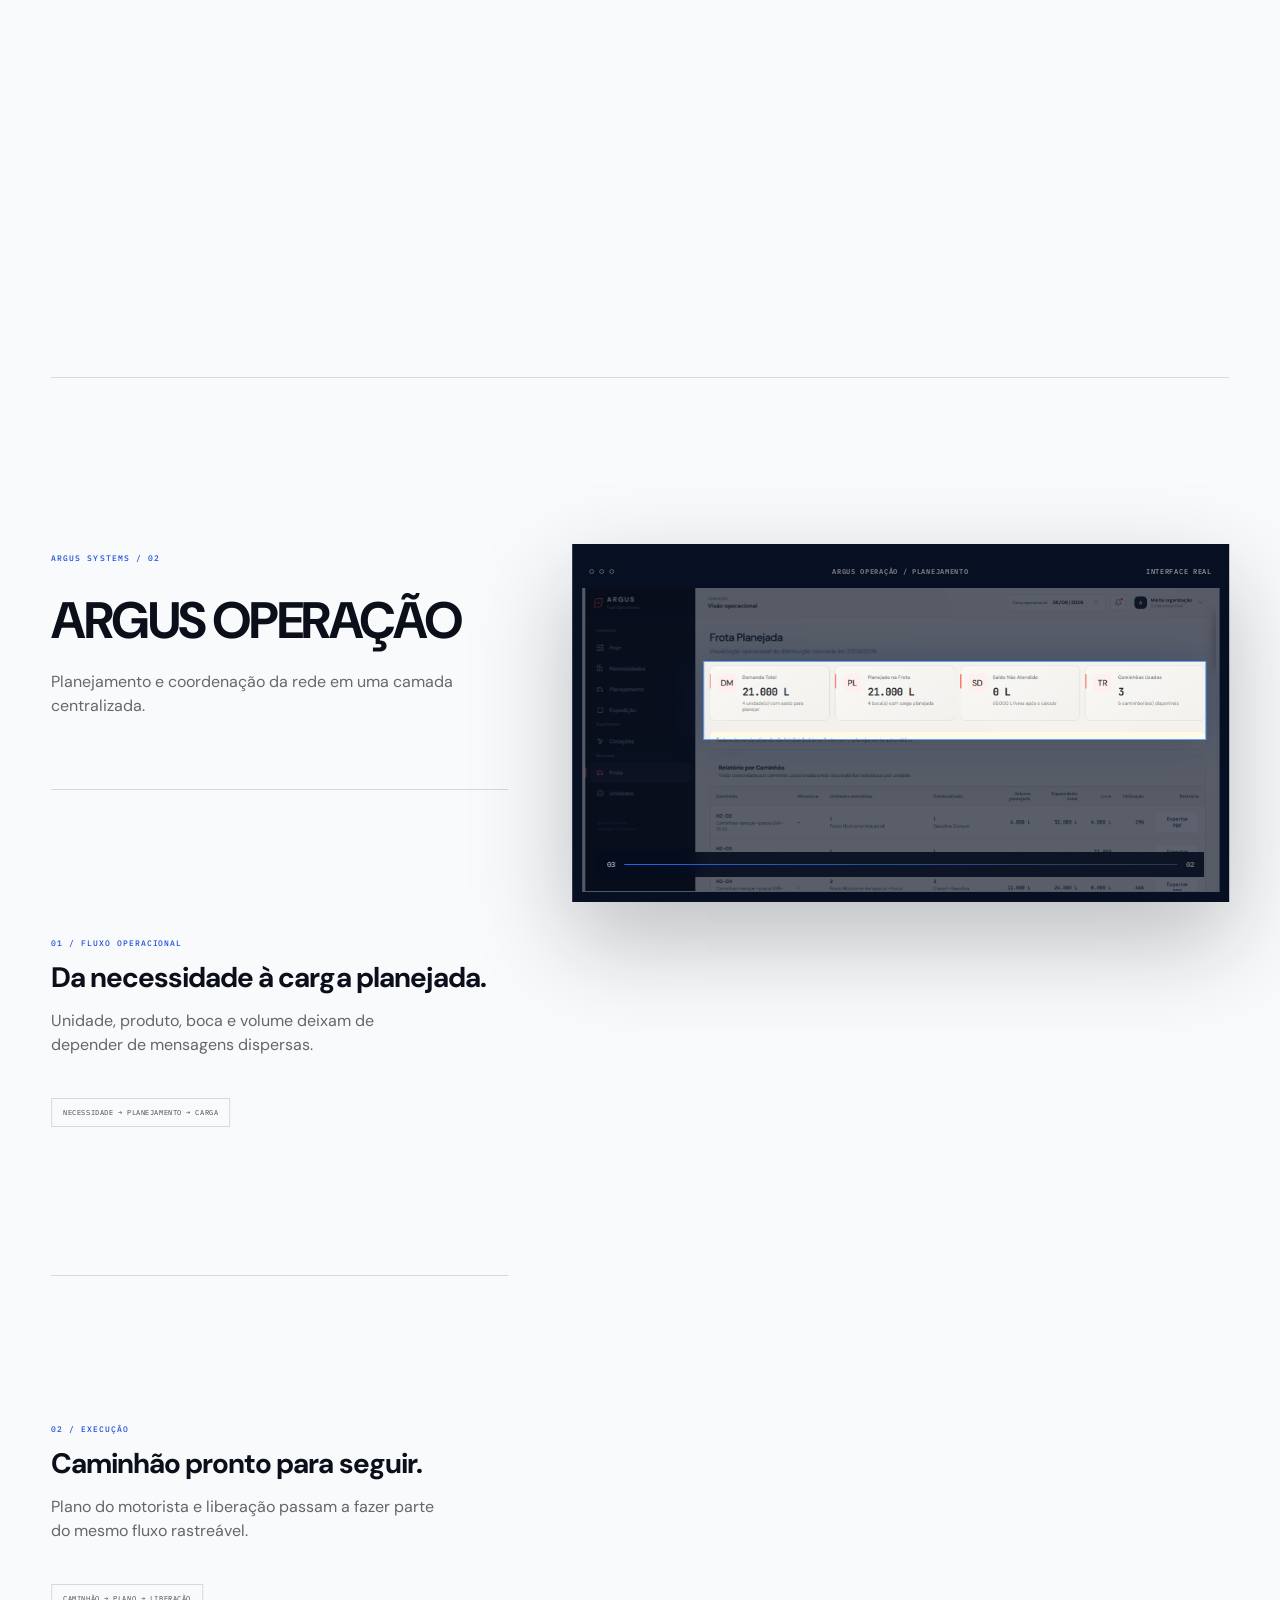
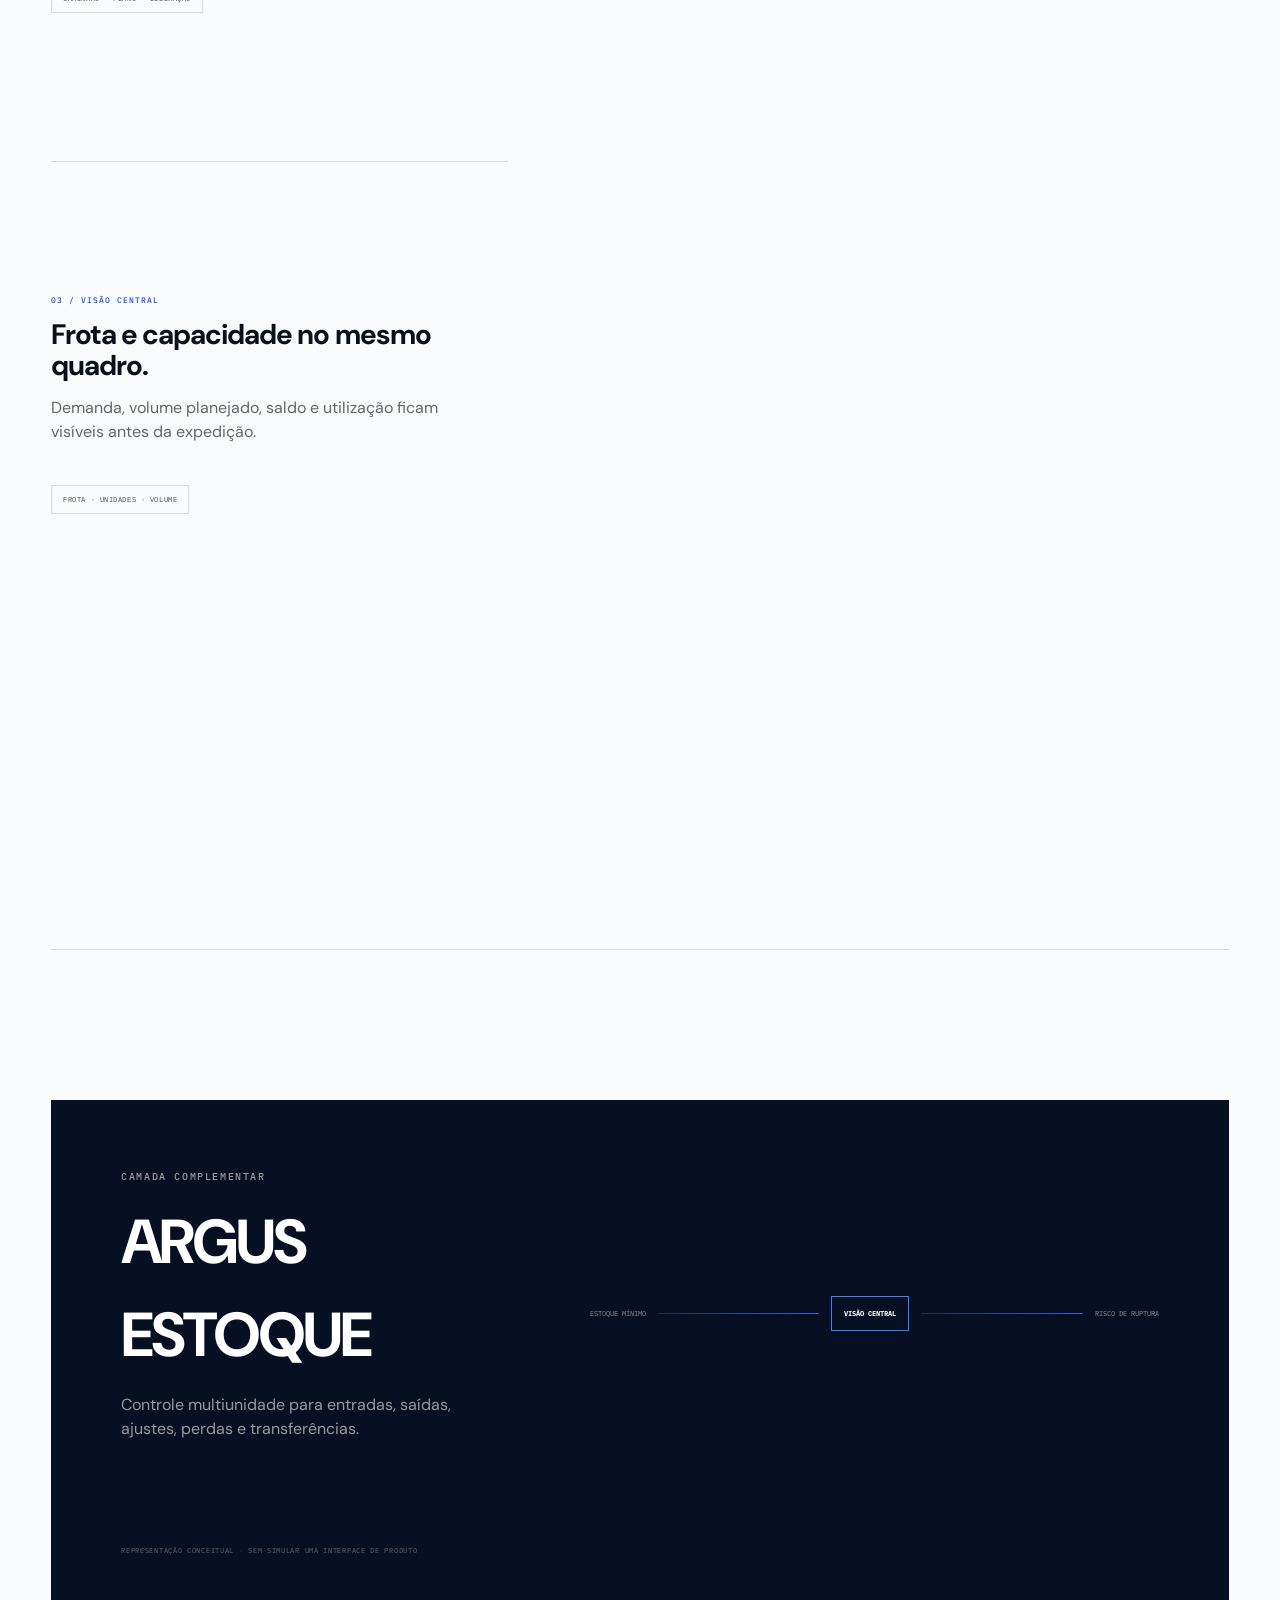
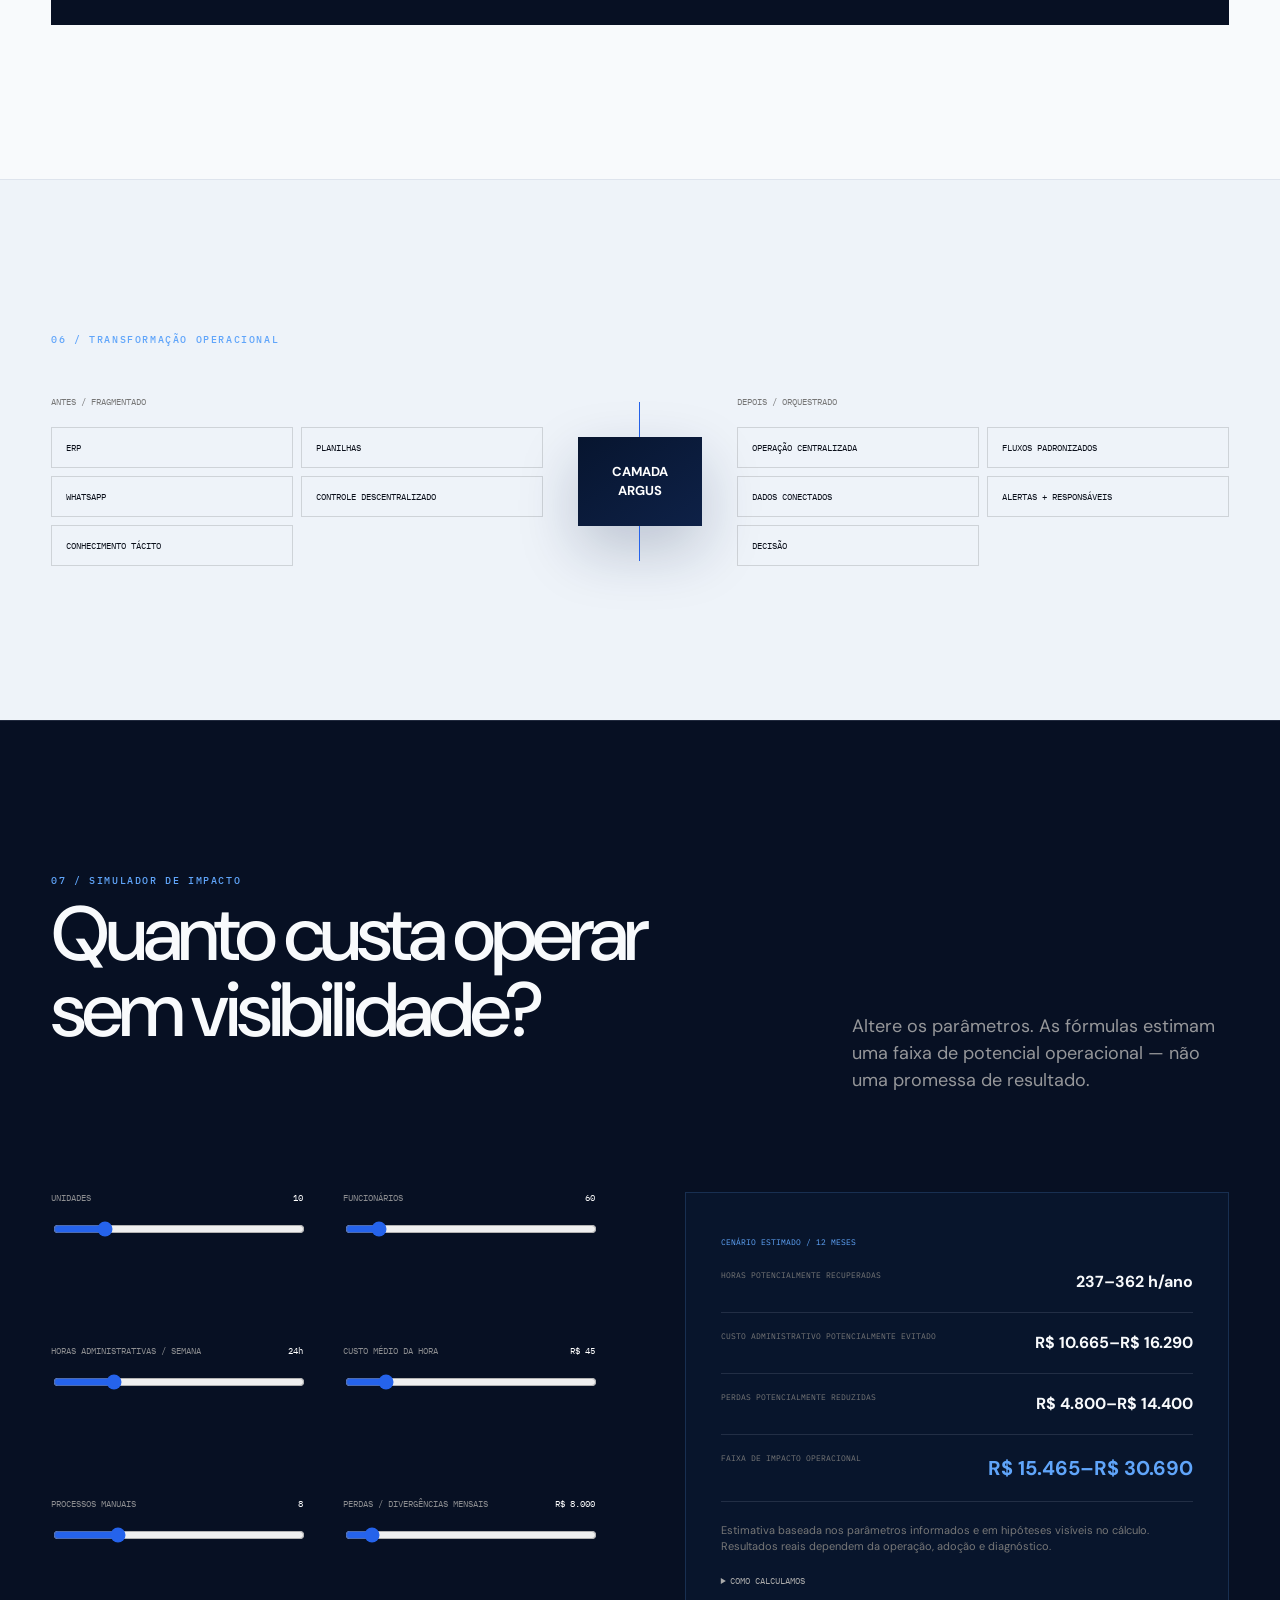
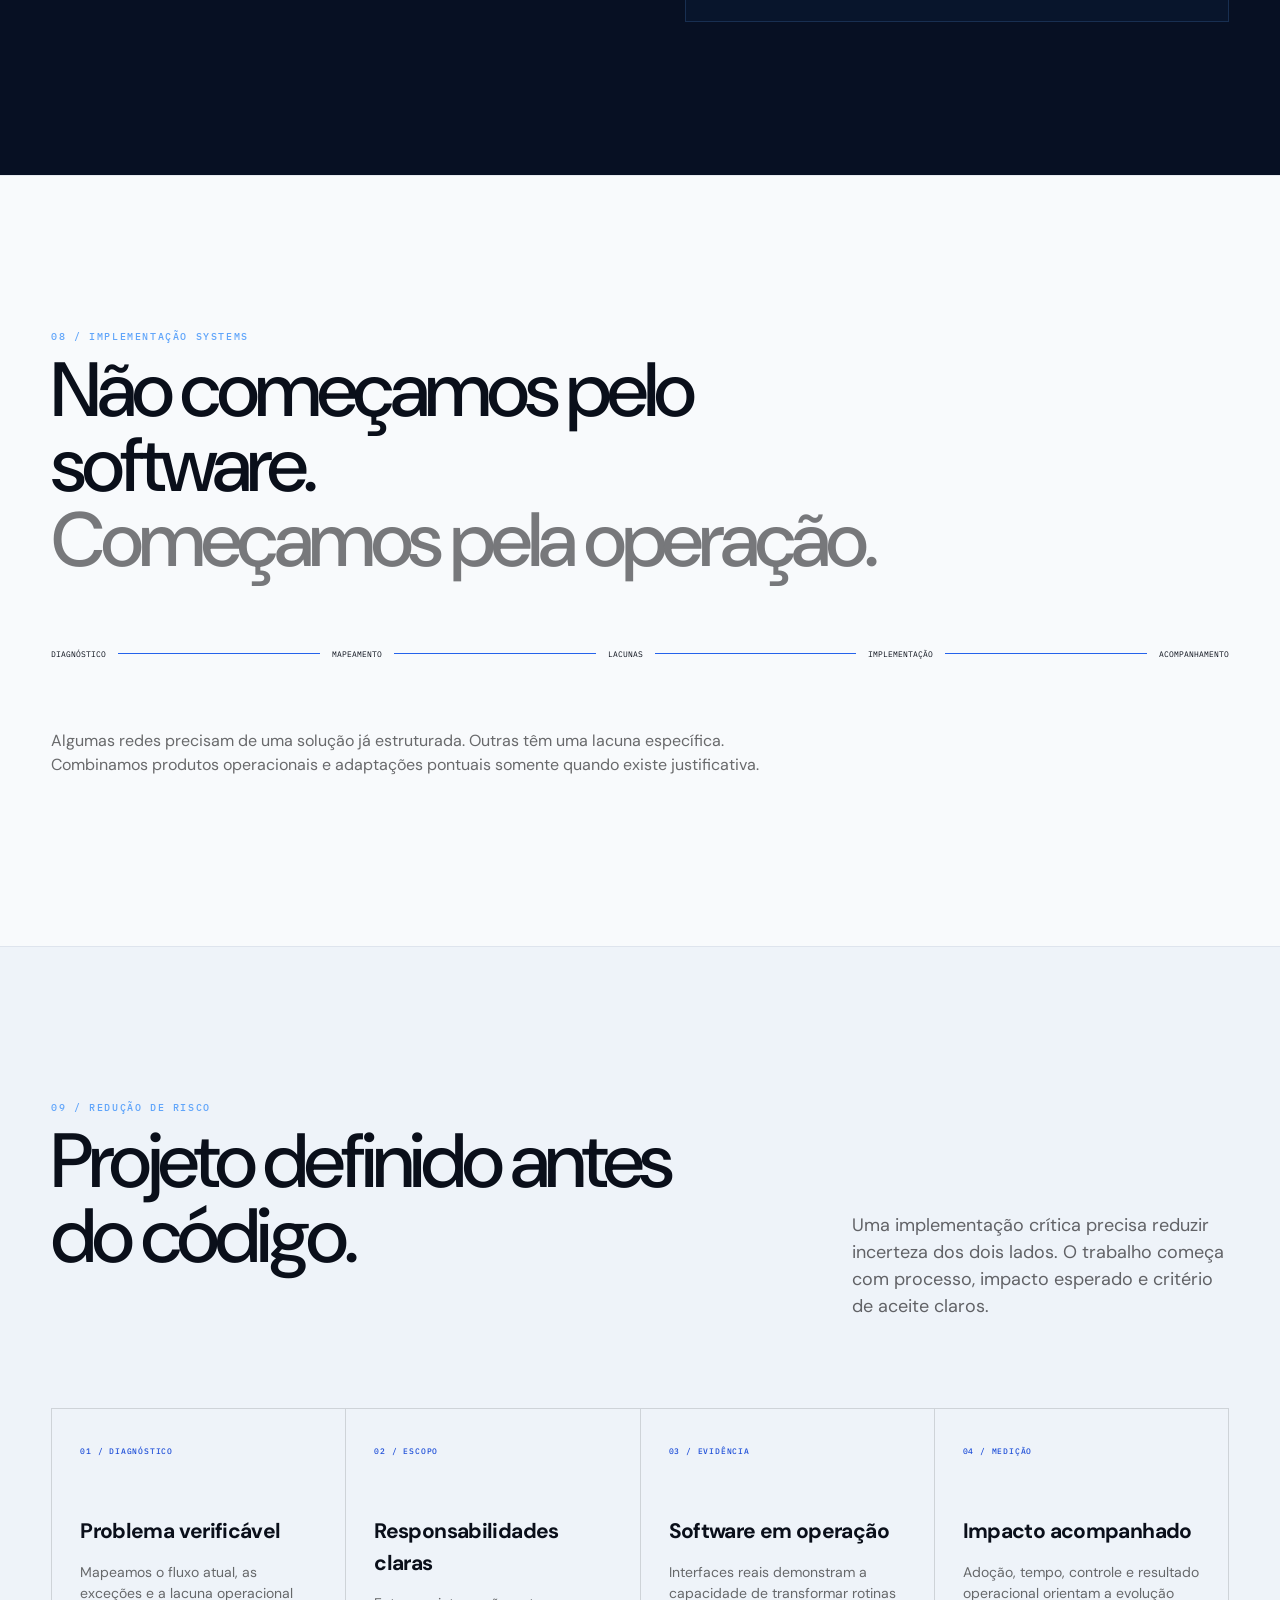
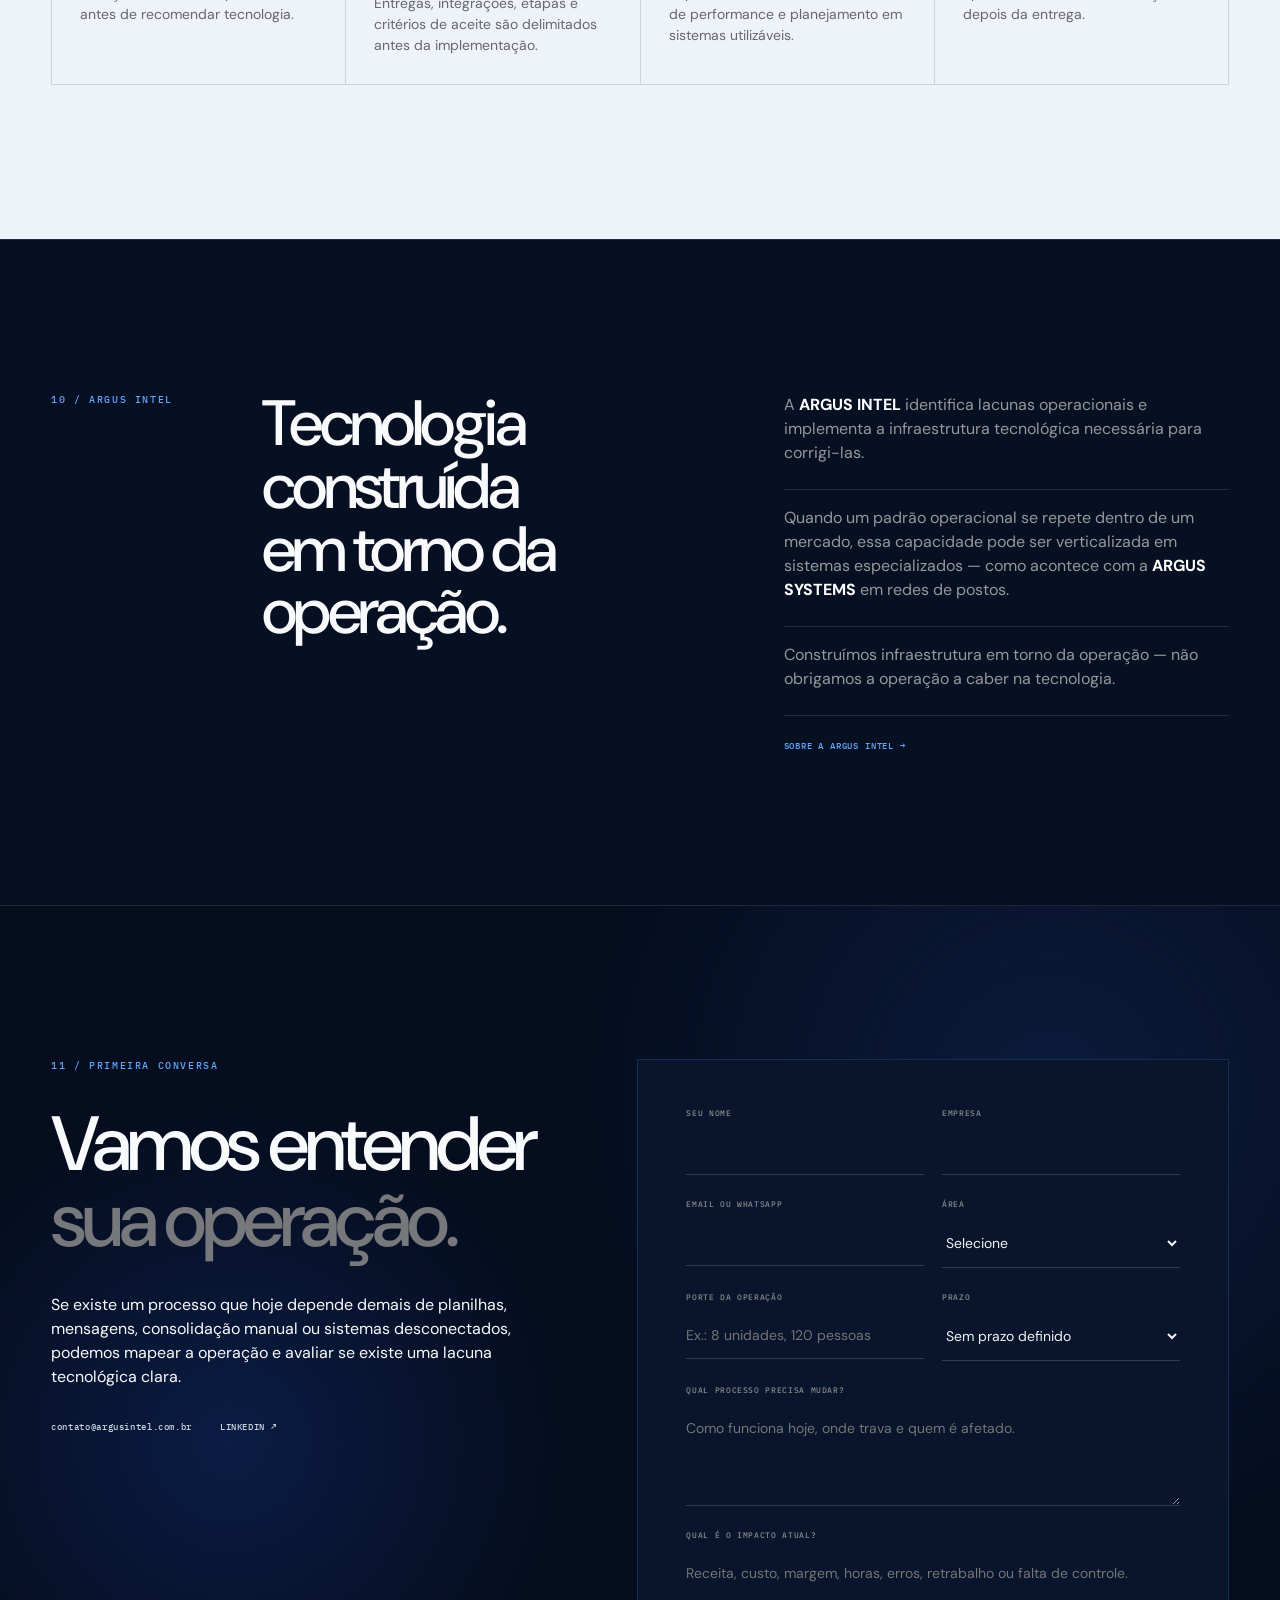
==== commit ad69d0c8: "Align ARGUS brand and search signals" ====
--- a/index.html
+++ b/index.html
@@ -2,14 +2,14 @@
 <html lang="pt-BR">
 <head>
   <meta charset="utf-8"><meta name="viewport" content="width=device-width,initial-scale=1">
-  <title>ARGUS INTEL | Software, Automação e IA para Empresas</title>
-  <meta name="description" content="A ARGUS INTEL implementa software, automação, IA e integrações para reduzir custos, aumentar controle e acelerar operações empresariais.">
-  <meta name="robots" content="index,follow"><meta name="theme-color" content="#0a0a0b"><link rel="canonical" href="https://argusintel.com.br/">
+  <title>ARGUS INTEL | Tecnologia para Receita, Margem e Eficiência</title>
+  <meta name="description" content="A ARGUS INTEL identifica onde operações perdem dinheiro, tempo ou capacidade e implementa tecnologia para aumentar receita, margem, eficiência e controle.">
+  <meta name="robots" content="index,follow"><meta name="theme-color" content="#0a0f1a"><link rel="canonical" href="https://www.argusintel.com.br/">
   <meta property="og:type" content="website"><meta property="og:locale" content="pt_BR"><meta property="og:site_name" content="ARGUS INTEL">
-  <meta property="og:title" content="ARGUS INTEL | Tecnologia para Operações Empresariais"><meta property="og:description" content="Software, automação, IA e integrações implementados a partir de lacunas operacionais mensuráveis."><meta property="og:url" content="https://argusintel.com.br/">
-  <meta name="twitter:card" content="summary"><meta name="twitter:title" content="ARGUS INTEL | Tecnologia para Operações Empresariais"><meta name="twitter:description" content="Tecnologia aplicada onde a operação perde controle, margem ou velocidade.">
-  <link rel="icon" href="/favicon.svg" type="image/svg+xml"><link rel="manifest" href="/site.webmanifest">
-  <script type="application/ld+json">{"@context":"https://schema.org","@graph":[{"@type":"Organization","@id":"https://argusintel.com.br/#organization","name":"ARGUS INTEL","legalName":"ARGUS INTEL","url":"https://argusintel.com.br/","email":"contato@argusintel.com.br","taxID":"63.737.725/0001-87","address":{"@type":"PostalAddress","addressLocality":"São Paulo","addressCountry":"BR"},"sameAs":["https://www.linkedin.com/company/argus-group-ltda"],"description":"Empresa brasileira de tecnologia empresarial que implementa software, automação, inteligência artificial e integrações em operações com lacunas mensuráveis.","brand":{"@type":"Brand","name":"ARGUS SYSTEMS","description":"Vertical da ARGUS INTEL especializada em sistemas para operações multiunidade de redes de postos."}},{"@type":"WebSite","@id":"https://argusintel.com.br/#website","url":"https://argusintel.com.br/","name":"ARGUS INTEL","inLanguage":"pt-BR","publisher":{"@id":"https://argusintel.com.br/#organization"}}]}</script>
+  <meta property="og:title" content="ARGUS INTEL | Tecnologia que Move um Número"><meta property="og:description" content="Tecnologia aplicada onde a operação perde dinheiro, tempo ou eficiência."><meta property="og:url" content="https://www.argusintel.com.br/">
+  <meta name="twitter:card" content="summary"><meta name="twitter:title" content="ARGUS INTEL | Tecnologia que Move um Número"><meta name="twitter:description" content="Tecnologia aplicada onde a operação perde dinheiro, tempo ou eficiência.">
+  <link rel="icon" href="/favicon.png" sizes="96x96" type="image/png"><link rel="icon" href="/favicon.svg" type="image/svg+xml"><link rel="manifest" href="/site.webmanifest">
+  <script type="application/ld+json">{"@context":"https://schema.org","@graph":[{"@type":"Organization","@id":"https://www.argusintel.com.br/#organization","name":"ARGUS INTEL","legalName":"ARGUS INTEL","alternateName":"ARGUS","url":"https://www.argusintel.com.br/","email":"contato@argusintel.com.br","taxID":"63.737.725/0001-87","address":{"@type":"PostalAddress","addressLocality":"São Paulo","addressCountry":"BR"},"sameAs":["https://www.linkedin.com/company/argus-group-ltda"],"description":"Empresa brasileira de tecnologia empresarial que implementa software, automação, inteligência artificial e integrações em operações com lacunas mensuráveis.","brand":{"@type":"Brand","name":"ARGUS SYSTEMS","description":"Vertical da ARGUS INTEL especializada em sistemas para operações multiunidade de redes de postos."}},{"@type":"WebSite","@id":"https://www.argusintel.com.br/#website","url":"https://www.argusintel.com.br/","name":"ARGUS INTEL","alternateName":"ARGUS","inLanguage":"pt-BR","publisher":{"@id":"https://www.argusintel.com.br/#organization"}}]}</script>
   <link rel="preconnect" href="https://fonts.googleapis.com"><link rel="preconnect" href="https://fonts.gstatic.com" crossorigin>
   <link href="https://fonts.googleapis.com/css2?family=DM+Sans:wght@400;500;600&family=IBM+Plex+Mono:wght@400;500&display=swap" rel="stylesheet"><link rel="stylesheet" href="/styles.css">
 </head>
@@ -19,11 +19,11 @@
 
 <main id="main">
 <header class="hero" id="top"><div class="hero-grid"></div><div class="wrap hero-layout">
-  <div class="hero-copy"><p class="kicker">ARGUS INTEL · OPERATIONAL TECHNOLOGY</p><h1>Tecnologia onde a operação <em>perde controle.</em></h1><p class="intro">Identificamos gargalos mensuráveis e implementamos software, automação, IA e integrações para transformar processos críticos em operações mais controláveis, rápidas e eficientes.</p><div class="actions"><a class="button primary" href="/contato/">MAPEAR MINHA OPERAÇÃO</a><a class="button ghost" href="#layer">VER COMO FUNCIONA ↓</a></div><div class="outcomes"><span>01 <b>CONTROLE OPERACIONAL</b></span><span>02 <b>REDUÇÃO DE CUSTOS</b></span><span>03 <b>MAIS VELOCIDADE</b></span></div></div>
+  <div class="hero-copy"><p class="kicker">ARGUS INTEL · OPERATIONAL TECHNOLOGY</p><h1>Tecnologia aplicada onde a operação <em>perde dinheiro.</em></h1><p class="intro">Identificamos onde sua operação perde dinheiro, tempo ou capacidade — e implementamos sistemas, automações e IA para aumentar receita, reduzir custos e eliminar gargalos mensuráveis.</p><div class="actions"><a class="button primary" href="/contato/">MAPEAR UMA LACUNA</a><a class="button ghost" href="#layer">VER COMO FUNCIONA ↓</a></div><div class="outcomes"><span>01 <b>MAIS RECEITA</b></span><span>02 <b>MENOS CUSTO</b></span><span>03 <b>MAIS CAPACIDADE</b></span></div></div>
   <div class="orchestrator" aria-label="Representação da camada operacional ARGUS"><div class="source left"><span>ERP</span><span>PLANILHAS</span><span>EQUIPE</span><span>UNIDADES</span></div><svg viewBox="0 0 600 460" aria-hidden="true"><g class="lines"><path d="M40 64 C180 64 170 230 300 230"/><path d="M40 160 C190 160 180 230 300 230"/><path d="M40 300 C190 300 185 230 300 230"/><path d="M40 400 C180 400 170 230 300 230"/><path d="M300 230 C430 230 420 64 560 64"/><path d="M300 230 C420 230 420 160 560 160"/><path d="M300 230 C420 230 420 300 560 300"/><path d="M300 230 C430 230 420 400 560 400"/></g><g class="packets"><circle r="4"><animateMotion dur="3.2s" repeatCount="indefinite" path="M40 64 C180 64 170 230 300 230 C430 230 420 64 560 64"/></circle><circle r="4"><animateMotion dur="3.8s" begin="-1.5s" repeatCount="indefinite" path="M40 300 C190 300 185 230 300 230 C420 230 420 300 560 300"/></circle></g></svg><div class="core"><i></i><small>OPERATION LAYER</small><b>ARGUS</b><span>PROCESSANDO</span></div><div class="source right"><span>CONTROLE</span><span>AUTOMAÇÃO</span><span>ALERTAS</span><span>RESULTADO</span></div><div class="console"><span>FLOW / ACTIVE</span><i></i><b>12:08:42</b></div></div>
 </div><div class="scroll-mark">SCROLL TO MAP <span>↓</span></div></header>
 
-<section class="manifest" id="layer"><div class="wrap"><p class="section-id reveal">01 / A TESE</p><div class="manifest-copy reveal"><h2>Software não é o começo.<br><span>É a resposta.</span></h2><p>Processos manuais viram fluxos. Sistemas isolados passam a conversar. Dados chegam a quem decide. A tecnologia só entra depois que a lacuna está clara.</p></div><div class="signal-row reveal"><span>OPERAÇÃO FRAGMENTADA</span><i></i><b>CAMADA ARGUS</b><i></i><span>IMPACTO MENSURÁVEL</span></div></div></section>
+<section class="manifest" id="layer"><div class="wrap"><p class="section-id reveal">01 / A TESE</p><div class="manifest-copy reveal"><h2>Tecnologia só importa<br><span>quando move um número.</span></h2><p>Mais receita. Menos custo. Menos horas desperdiçadas. Mais produtividade, velocidade e controle. A tecnologia entra depois que a lacuna econômica está clara.</p></div><div class="signal-row reveal"><span>LACUNA OPERACIONAL</span><i></i><b>CAMADA ARGUS</b><i></i><span>IMPACTO MENSURÁVEL</span></div></div></section>
 
 <section class="dark-section" id="intel"><div class="wrap"><div class="split-heading reveal"><div><p class="section-id">02 / TECNOLOGIA EMPRESARIAL</p><h2>Tecnologia construída<br>em torno da <span>operação.</span></h2></div><p>A ARGUS INTEL entra onde dinheiro, velocidade ou controle estão sendo perdidos. Mapeia pessoas, dados, sistemas e exceções; depois implementa software sob medida, automação empresarial, IA aplicada e integrações na combinação necessária.</p></div>
   <div class="architecture reveal"><div class="arch-side inputs"><span>PROCESSO MANUAL</span><span>DADOS DISPERSOS</span><span>SISTEMAS ISOLADOS</span><span>DECISÃO TARDIA</span></div><div class="arch-core"><header><span>ARGUS / INTEL</span><b>ARCHITECTURE ONLINE</b></header><div class="layers"><article><small>01</small><b>AI OPERATIONS</b><span>agentes + copilots</span></article><article><small>02</small><b>AUTOMAÇÃO</b><span>workflows conectados</span></article><article><small>03</small><b>SISTEMAS OPERACIONAIS</b><span>interfaces internas</span></article><article><small>04</small><b>INTEGRAÇÕES</b><span>ERP · CRM · APIs</span></article><article><small>05</small><b>DECISION LAYER</b><span>painéis + alertas</span></article><article><small>06</small><b>INFRAESTRUTURA</b><span>arquitetura confiável</span></article></div></div><div class="arch-side outputs"><span>VISIBILIDADE</span><span>VELOCIDADE</span><span>PADRONIZAÇÃO</span><span>ESCALA</span></div></div>
--- a/styles.css
+++ b/styles.css
@@ -1,4 +1,4 @@
-:root{--ink:#0a0a0b;--ink2:#111214;--paper:#ecebe6;--muted:#8b8c8e;--line:rgba(255,255,255,.12);--red:#e12b32;--red2:#ff5157;--max:1280px;--pad:clamp(20px,4vw,64px);--mono:'IBM Plex Mono',monospace;--sans:'DM Sans',sans-serif;--ease:cubic-bezier(.16,1,.3,1)}
+:root{--ink:#0a0f1a;--ink2:#0e2147;--paper:#f8fafc;--muted:#94a3b8;--line:rgba(148,163,184,.18);--red:#2563eb;--red2:#60a5fa;--max:1280px;--pad:clamp(20px,4vw,64px);--mono:'IBM Plex Mono',monospace;--sans:'DM Sans',sans-serif;--ease:cubic-bezier(.16,1,.3,1)}
 *{box-sizing:border-box}html{scroll-behavior:smooth}body{margin:0;background:var(--ink);color:#eee;font-family:var(--sans);font-size:16px;line-height:1.5;-webkit-font-smoothing:antialiased;overflow-x:hidden}a{color:inherit}button,input{font:inherit}.wrap{width:min(var(--max),calc(100% - var(--pad)*2));margin:auto}.skip{position:fixed;z-index:100;top:8px;left:8px;padding:12px;background:white;color:#000;transform:translateY(-150%)}.skip:focus{transform:none}.nav{position:fixed;z-index:50;top:0;width:100%;height:76px;padding:0 var(--pad);display:flex;align-items:center;border-bottom:1px solid transparent;transition:.3s;background:linear-gradient(#0a0a0bd9,transparent)}.nav.scrolled{height:64px;background:#0a0a0bf2;backdrop-filter:blur(18px);border-color:var(--line)}.logo{display:flex;align-items:baseline;gap:10px;text-decoration:none;letter-spacing:-.03em}.logo b{font-size:20px}.logo span{color:var(--red);font:500 9px var(--mono);letter-spacing:.2em}.navlinks{margin-left:auto;display:flex;align-items:center;gap:clamp(18px,2.5vw,42px)}.navlinks>a{position:relative;text-decoration:none;font:500 10px var(--mono);letter-spacing:.08em}.navlinks small{display:none}.navlinks>a:not(.navcta):after{content:'';position:absolute;left:0;right:100%;bottom:-8px;height:1px;background:var(--red);transition:.3s}.navlinks>a:hover:after{right:0}.navcta{padding:12px 16px;border:1px solid #ffffff4d}.navcta:hover{background:#fff;color:#000}.menu{display:none;margin-left:auto;background:transparent;border:1px solid var(--line);color:#fff;padding:9px;font:10px var(--mono)}
 .hero{position:relative;min-height:100svh;padding:150px 0 80px;display:flex;align-items:center;overflow:hidden}.hero-grid{position:absolute;inset:0;background-image:linear-gradient(#ffffff08 1px,transparent 1px),linear-gradient(90deg,#ffffff08 1px,transparent 1px);background-size:64px 64px;mask-image:radial-gradient(ellipse 70% 80% at 70% 45%,#000,transparent);animation:gridMove 18s linear infinite}.hero:before{content:'';position:absolute;width:55vw;height:55vw;right:-15vw;top:-20vw;border:1px solid #ffffff0b;border-radius:50%;box-shadow:0 0 120px #e12b3212}.hero-layout{position:relative;display:grid;grid-template-columns:.9fr 1.1fr;gap:5vw;align-items:center}.kicker,.section-id{color:var(--red2);font:500 10px var(--mono);letter-spacing:.16em}.hero h1{max-width:680px;margin:28px 0;font-size:clamp(52px,6.4vw,100px);line-height:.91;letter-spacing:-.065em;font-weight:500}.hero h1 em{display:block;color:#737478;font-style:normal}.intro{max-width:590px;color:#b4b5b7;font-size:clamp(17px,1.5vw,21px)}.actions{display:flex;gap:10px;margin-top:35px}.button{display:inline-flex;align-items:center;justify-content:center;min-height:50px;padding:0 20px;border:1px solid var(--line);text-decoration:none;font:500 10px var(--mono);letter-spacing:.1em;transition:.3s}.button.primary{background:var(--red);border-color:var(--red);color:white}.button.primary:hover{background:white;border-color:white;color:#000;transform:translateY(-2px)}.button.ghost:hover{border-color:#fff}.outcomes{display:grid;grid-template-columns:repeat(3,1fr);margin-top:65px;border-top:1px solid var(--line)}.outcomes span{padding:14px 12px 0 0;color:#646569;font:9px var(--mono)}.outcomes b{display:block;margin-top:6px;color:#c4c5c6;font-size:9px;letter-spacing:.05em}.orchestrator{position:relative;min-height:570px}.orchestrator svg{position:absolute;inset:0;width:100%;height:100%}.lines path{fill:none;stroke:#ffffff22;stroke-width:1}.packets circle{fill:var(--red);filter:drop-shadow(0 0 5px var(--red))}.source{position:absolute;inset:0 auto 0 0;display:flex;flex-direction:column;justify-content:space-around;z-index:2}.source.right{left:auto;right:0;text-align:right}.source span{padding:8px 10px;border:1px solid var(--line);background:#0a0a0bcc;color:#919295;font:9px var(--mono);letter-spacing:.1em}.core{position:absolute;z-index:3;left:50%;top:50%;width:175px;aspect-ratio:1;transform:translate(-50%,-50%);display:grid;place-content:center;text-align:center;border:1px solid #ffffff34;border-radius:50%;background:#101113;box-shadow:0 0 0 28px #ffffff05,0 0 90px #e12b3218}.core i{position:absolute;inset:-13px;border:1px dashed #ffffff26;border-radius:50%;animation:rotate 16s linear infinite}.core small,.core span{font:8px var(--mono);color:#747579}.core b{font-size:28px;letter-spacing:-.04em;margin:6px}.core span{color:var(--red2)}.console{position:absolute;left:15%;right:10%;bottom:4%;display:flex;align-items:center;gap:12px;padding:10px;border-block:1px solid var(--line);font:8px var(--mono);color:#6f7073}.console i{flex:1;height:1px;background:linear-gradient(90deg,var(--red),transparent)}.console b{color:#aaa}.scroll-mark{position:absolute;bottom:25px;left:var(--pad);font:8px var(--mono);color:#606164;letter-spacing:.15em}.scroll-mark span{color:var(--red)}
 section{position:relative;padding:clamp(90px,12vw,180px) 0;border-top:1px solid var(--line)}h2,h3,p{margin-top:0}h2{font-size:clamp(42px,6vw,82px);line-height:.98;letter-spacing:-.055em;font-weight:500}h2 span{color:#77787b}.manifest{background:var(--paper);color:#111}.manifest .section-id{color:#991a20}.manifest-copy{display:grid;grid-template-columns:1.25fr .75fr;gap:8vw;align-items:end}.manifest-copy h2{margin:50px 0 0}.manifest-copy p{color:#55575a;font-size:20px;max-width:480px}.signal-row{display:flex;align-items:center;gap:20px;margin-top:100px;padding:25px 0;border-block:1px solid #0002;font:10px var(--mono);letter-spacing:.08em}.signal-row i{flex:1;height:1px;background:#0003}.signal-row b{padding:12px 18px;background:#161719;color:#fff}.dark-section{background:#101113}.split-heading{display:grid;grid-template-columns:1.3fr .7fr;gap:8vw;align-items:end}.split-heading p:last-child{max-width:490px;color:#96979a;font-size:18px}.architecture{display:grid;grid-template-columns:.4fr 1.2fr .4fr;gap:20px;margin-top:90px}.arch-side{display:flex;flex-direction:column;justify-content:space-around}.arch-side span{padding:12px;border:1px solid var(--line);color:#77787a;font:8px var(--mono);letter-spacing:.06em}.arch-side.inputs span:after{content:' →';color:var(--red)}.arch-side.outputs span:before{content:'→ ';color:var(--red)}.arch-core{border:1px solid #ffffff20;background:#0b0c0d;box-shadow:0 30px 80px #0007}.arch-core header{display:flex;justify-content:space-between;padding:14px 18px;border-bottom:1px solid var(--line);font:8px var(--mono);color:#777}.arch-core header b{color:var(--red2)}.layers{display:grid;grid-template-columns:1fr 1fr}.layers article{position:relative;padding:28px;min-height:140px;border-bottom:1px solid var(--line)}.layers article:nth-child(odd){border-right:1px solid var(--line)}.layers small,.layers b,.layers span{display:block}.layers small{color:var(--red);font:9px var(--mono)}.layers b{margin-top:26px;font-size:13px;letter-spacing:.04em}.layers span{color:#6f7073;font-size:12px;margin-top:5px}.layers article:after{content:'';position:absolute;right:18px;top:18px;width:6px;height:6px;background:#343538;border-radius:50%}.layers article:hover:after{background:var(--red);box-shadow:0 0 12px var(--red)}
@@ -62,3 +62,40 @@
 
 @media(max-width:1000px){.capability-grid,.system-product-grid{grid-template-columns:1fr 1fr}.brand-architecture{grid-template-columns:1fr}.brand-architecture>i{width:1px;height:45px;margin:auto}.evidence-grid{grid-template-columns:1fr}}
 @media(max-width:700px){.page-hero{min-height:auto}.page-hero h1{font-size:46px}.capability-grid,.principle-grid,.system-product-grid{grid-template-columns:1fr}.capability-grid article,.system-product-grid article{min-height:300px}.capability-grid h3,.system-product-grid h3{margin-top:45px}.brand-architecture article{min-height:280px;padding:28px}.brand-architecture h3{margin-top:45px}.contact-page h1{font-size:46px}.simple-contact .actions{flex-direction:column;align-items:stretch}.evidence-grid{gap:55px}.evidence-grid .browser-frame{margin:0;padding:6px}.evidence-image{aspect-ratio:1.16}.evidence-image img{width:auto;max-width:none;height:100%;object-fit:cover;object-position:left center}}
+
+/* ARGUS INTEL brand system — navy, electric blue, silver and light. */
+body{background:#0a0f1a;color:#f8fafc}
+.nav{height:82px;background:linear-gradient(180deg,rgba(5,13,31,.96),rgba(5,13,31,.62) 62%,transparent)}
+.nav.scrolled{height:68px;background:rgba(7,16,35,.92);border-color:rgba(96,165,250,.16);box-shadow:0 12px 40px rgba(0,0,0,.22)}
+.logo{display:grid;grid-template-columns:42px auto;grid-template-rows:auto auto;column-gap:12px;row-gap:0;align-items:center;letter-spacing:0}
+.logo:before{content:'';grid-column:1;grid-row:1/3;width:42px;height:34px;background:url('/assets/brand/argus-mark.svg') center/contain no-repeat;filter:drop-shadow(0 0 11px rgba(37,99,235,.22))}
+.logo b{grid-column:2;grid-row:1;font-size:17px;font-weight:500;line-height:1;letter-spacing:.3em;color:#f8fafc}
+.logo span{grid-column:2;grid-row:2;margin-top:5px;color:#60a5fa;font:500 8px/1 var(--mono);letter-spacing:.52em}
+.navlinks>a{color:#cbd5e1}.navlinks>a:not(.navcta):after{background:linear-gradient(90deg,#2563eb,#60a5fa)}
+.navcta{border-color:rgba(96,165,250,.45);background:rgba(37,99,235,.08)}.navcta:hover{background:#2563eb;border-color:#2563eb;color:#fff}
+.menu{border-color:rgba(96,165,250,.3);color:#f8fafc}
+.hero{background:radial-gradient(circle at 73% 35%,rgba(37,99,235,.18),transparent 30%),radial-gradient(circle at 10% 85%,rgba(14,33,71,.7),transparent 34%),#050d1f}
+.hero-grid{background-image:linear-gradient(rgba(96,165,250,.065) 1px,transparent 1px),linear-gradient(90deg,rgba(96,165,250,.065) 1px,transparent 1px);mask-image:radial-gradient(ellipse 78% 88% at 68% 42%,#000,transparent)}
+.hero:before{width:72vw;height:72vw;right:-24vw;top:-38vw;border:1px solid rgba(96,165,250,.18);box-shadow:0 0 130px rgba(37,99,235,.11),inset 0 0 80px rgba(37,99,235,.04)}
+.hero:after{content:'';position:absolute;z-index:0;right:-8vw;bottom:-28vw;width:64vw;height:48vw;transform:rotate(-17deg);border:1px solid rgba(96,165,250,.36);border-radius:50%;box-shadow:-14px -2px 42px rgba(37,99,235,.2),inset 18px 0 60px rgba(37,99,235,.08);pointer-events:none}
+.hero-layout,.text-hero>.wrap{z-index:1}.hero h1{color:#f8fafc;text-wrap:balance}.hero h1 em{color:#94a3b8;background:linear-gradient(105deg,#94a3b8 0%,#f8fafc 36%,#60a5fa 72%,#2563eb 100%);-webkit-background-clip:text;background-clip:text;-webkit-text-fill-color:transparent}
+.intro{color:#aebbd0}.kicker,.section-id{color:#60a5fa}.button{border-color:rgba(148,163,184,.24)}.button.primary{background:linear-gradient(135deg,#1d4ed8,#2563eb 58%,#3b82f6);border-color:#3b82f6;box-shadow:0 12px 34px rgba(37,99,235,.2)}.button.primary:hover{background:#f8fafc;border-color:#f8fafc;color:#0a0f1a;box-shadow:0 16px 38px rgba(37,99,235,.28)}.button.ghost:hover{border-color:#60a5fa;background:rgba(37,99,235,.08)}
+.outcomes{border-color:rgba(96,165,250,.18)}.outcomes span{color:#64748b}.outcomes b{color:#cbd5e1}
+.source span{background:rgba(6,18,43,.82);border-color:rgba(96,165,250,.18);color:#94a3b8}.lines path{stroke:rgba(96,165,250,.22)}.packets circle{fill:#60a5fa;filter:drop-shadow(0 0 7px #2563eb)}
+.core{background:radial-gradient(circle at 40% 35%,#16366f,#091426 66%);border-color:rgba(148,163,184,.35);box-shadow:0 0 0 28px rgba(37,99,235,.045),0 0 100px rgba(37,99,235,.22)}.core span{color:#60a5fa}.console i{background:linear-gradient(90deg,#2563eb,#60a5fa,transparent)}
+.manifest,.method,.systems,.engagement{background:#f8fafc;color:#0a0f1a}.manifest .section-id,.text-link,.system-product-grid article>span,.principle-grid b,.assurance-grid small,.product-heading>span,.proof-step small{color:#1d4ed8}
+.dark-section,.transition,.calculator,.about{background:#071023}.arch-core,.brand-architecture article,.calc-result,.lead-form{background:#08152c;border-color:rgba(96,165,250,.18)}
+.arch-core{box-shadow:0 30px 90px rgba(1,8,24,.62),0 0 60px rgba(37,99,235,.08)}
+.transition-flow b,.stock-signal b{border-color:#3b82f6}.network-core,.ba-core b{background:linear-gradient(145deg,#07152f,#0e2147);box-shadow:0 24px 60px rgba(14,33,71,.22)}
+.bars i{background:linear-gradient(#60a5fa,#173b83)}.stock-map i{background:linear-gradient(90deg,#2563eb,#60a5fa22)}
+.before-after,.assurance,.product-evidence{background:#eef3f9;color:#0a0f1a}.contact{background:radial-gradient(circle at 18% 52%,rgba(37,99,235,.18),transparent 28%),radial-gradient(circle at 82% 18%,rgba(14,33,71,.7),transparent 34%),#050d1f}
+.image-spotlight{border-color:#60a5fa;box-shadow:0 0 0 999px rgba(5,13,31,.65),0 0 38px rgba(37,99,235,.35)}
+.proof-seal i{background:#3b82f6;box-shadow:0 0 0 5px rgba(59,130,246,.12)}
+.browser-frame{background:#071023;box-shadow:0 35px 80px rgba(5,13,31,.28)}
+.proof-index{background:rgba(5,13,31,.9)}.product-stage,.stock-concept{background:#071023}.contact-direct a{color:#cbd5e1}
+.lead-form input:focus,.lead-form select:focus,.lead-form textarea:focus{border-color:#60a5fa}
+.navlinks .navcta[aria-current=page]{background:#2563eb;color:#fff}
+footer{background:#050d1f;border-color:rgba(96,165,250,.14);color:#64748b}footer a:hover{color:#60a5fa}
+@keyframes pulse{50%{box-shadow:0 0 0 12px rgba(37,99,235,.12)}}
+@media(max-width:900px){.navlinks{background:rgba(5,13,31,.98);border-color:rgba(96,165,250,.18)}}
+@media(max-width:600px){.logo{grid-template-columns:34px auto;column-gap:9px}.logo:before{width:34px;height:28px}.logo b{font-size:14px}.logo span{font-size:6px}.hero:after{right:-35vw;bottom:-8vw;width:100vw;height:90vw}}
